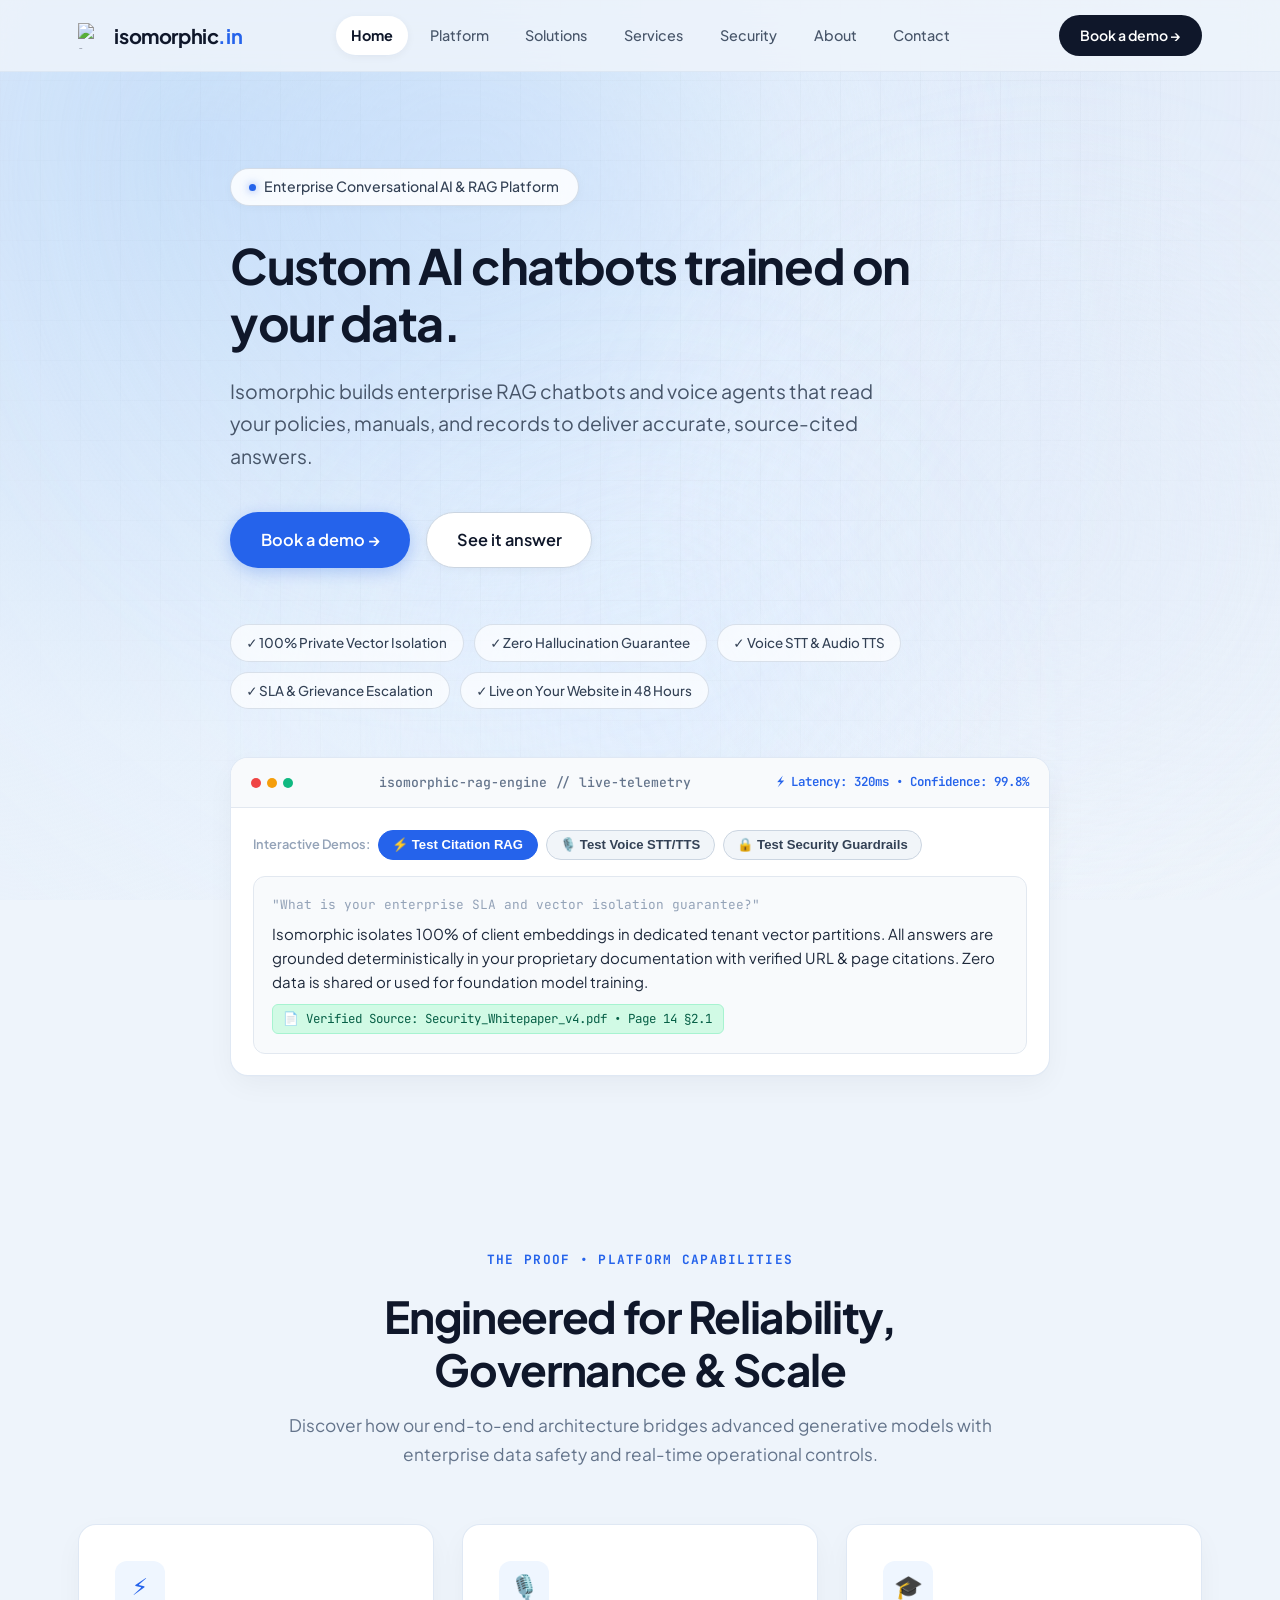
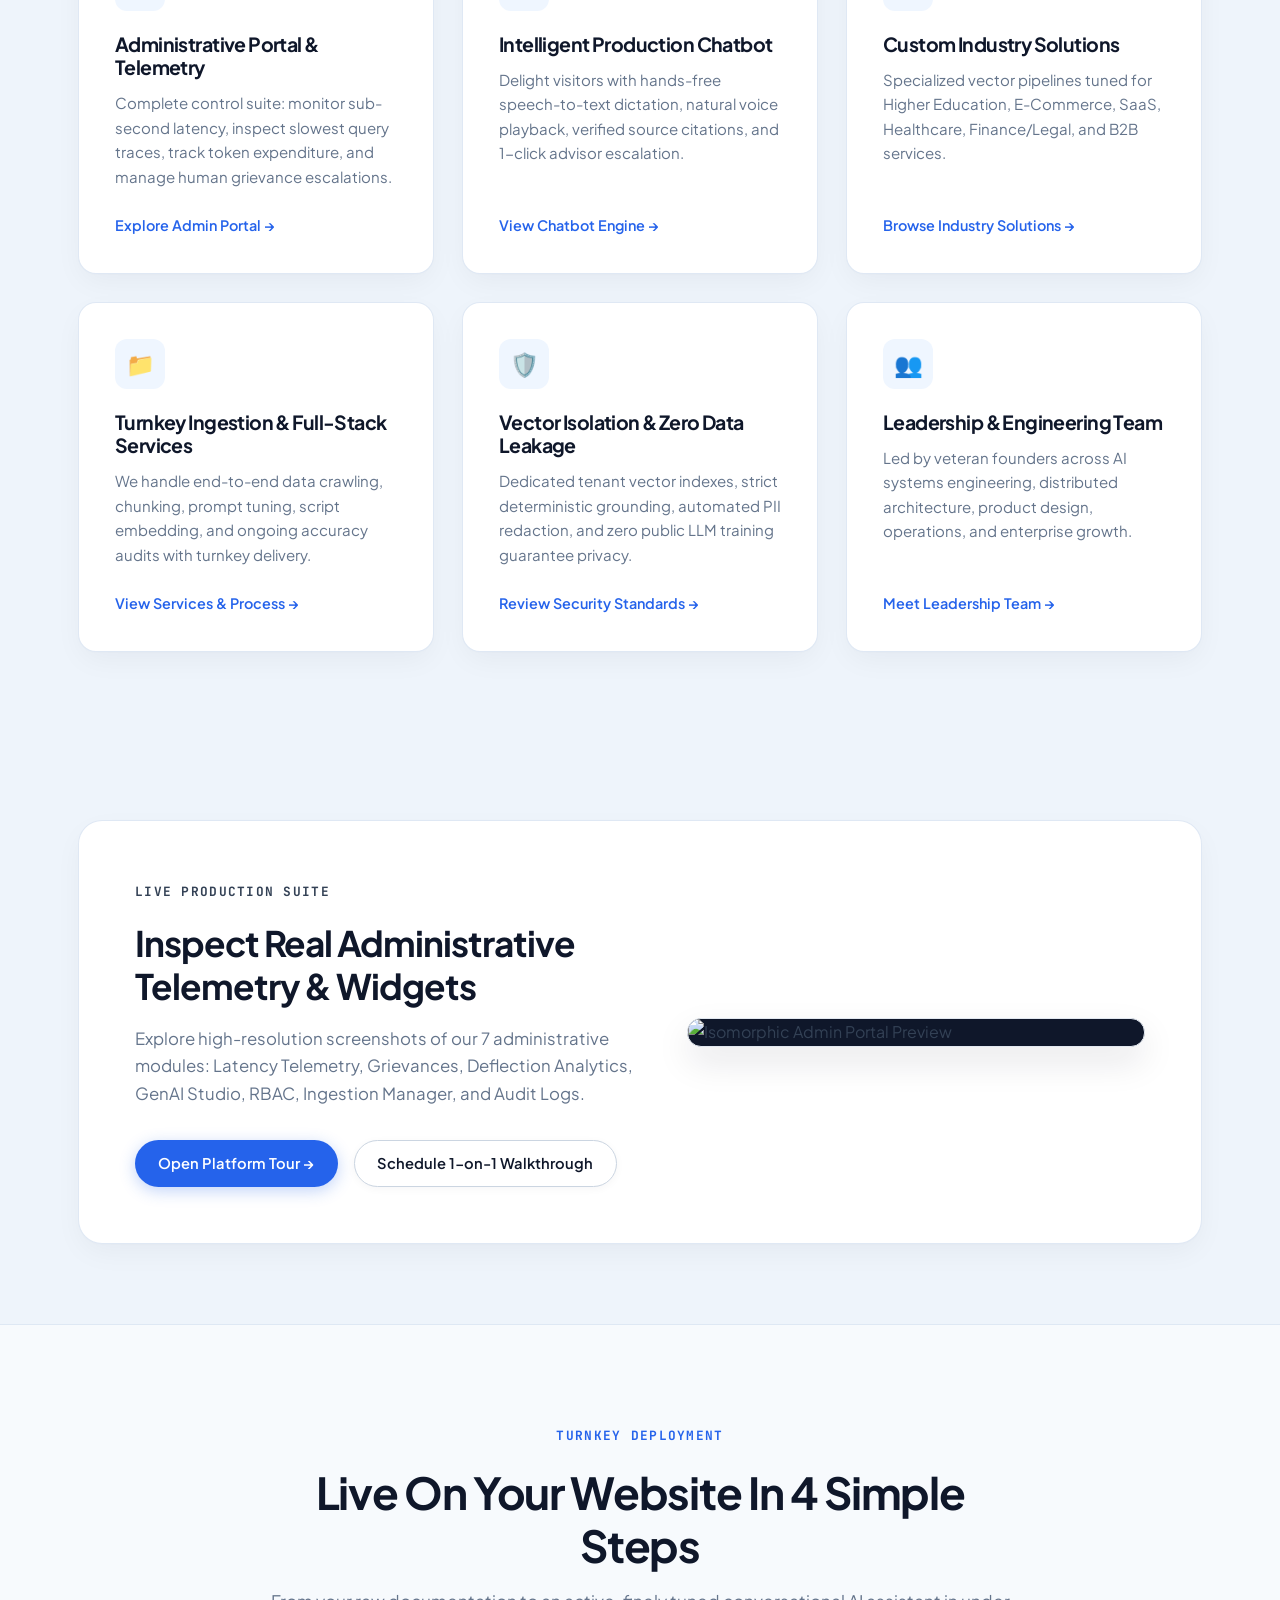
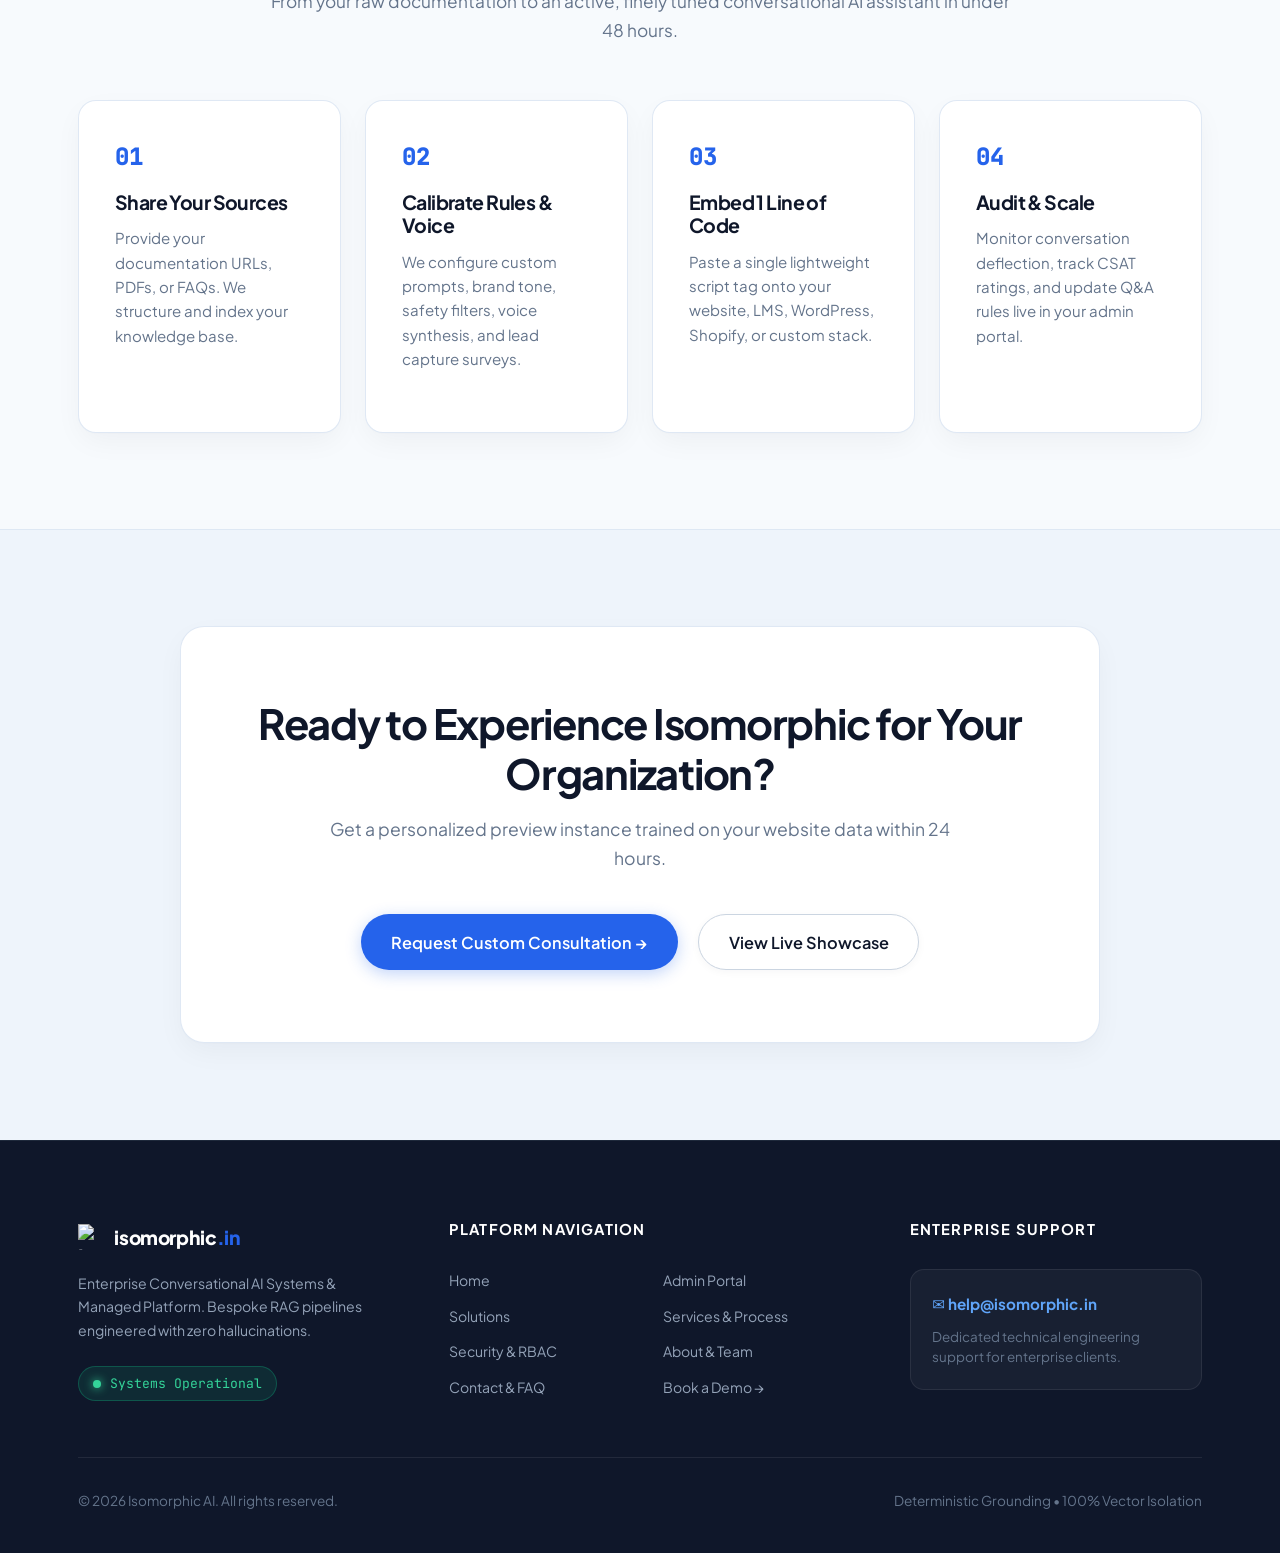
==== index.html @ 42e9bec7 "First" ====
<!DOCTYPE html>
<html lang="en">
<head>
    <meta charset="UTF-8">
    <meta name="viewport" content="width=device-width, initial-scale=1.0">
    <link rel="icon" type="image/png" href="assets/isomorphic-icon.png">
    <title>Isomorphic | Enterprise AI Chatbot Platform &amp; Custom Solutions</title>
    <meta name="description" content="Build, deploy, and scale custom AI chatbots trained on your proprietary data. Turn documents, websites, and manuals into intelligent 24/7 conversational agents across any industry.">
    
    <!-- SEO & Indexing Meta Tags -->
    <meta name="robots" content="index, follow, max-image-preview:large, max-snippet:-1, max-video-preview:-1">
    <link rel="canonical" href="https://isomorphic.in/">
    <meta name="keywords" content="AI Chatbot, Conversational AI, Enterprise AI, Custom Chatbot Platform, Retrieval Augmented Generation, RAG, Isomorphic AI, Customer Support Automation">
    <meta name="author" content="Isomorphic">

    <!-- Open Graph / Social Sharing -->
    <meta property="og:type" content="website">
    <meta property="og:url" content="https://isomorphic.in/">
    <meta property="og:title" content="Isomorphic | Enterprise AI Chatbot Platform &amp; Custom Solutions">
    <meta property="og:description" content="Build, deploy, and scale custom AI chatbots trained on your proprietary data. Turn documents, websites, and manuals into intelligent 24/7 conversational agents across any industry.">
    <meta property="og:image" content="https://isomorphic.in/assets/portal-screenshot.png">
    <meta property="og:site_name" content="Isomorphic">

    <!-- Twitter Cards -->
    <meta name="twitter:card" content="summary_large_image">
    <meta name="twitter:title" content="Isomorphic | Enterprise AI Chatbot Platform &amp; Custom Solutions">
    <meta name="twitter:description" content="Build, deploy, and scale custom AI chatbots trained on your proprietary data. Turn documents, websites, and manuals into intelligent 24/7 conversational agents.">
    <meta name="twitter:image" content="https://isomorphic.in/assets/portal-screenshot.png">

    <!-- Schema.org Structured Data (JSON-LD) for Google Rich Snippets -->
    <script type="application/ld+json">
    {
      "@context": "https://schema.org",
      "@graph": [
        {
          "@type": "Organization",
          "@id": "https://isomorphic.in/#organization",
          "name": "Isomorphic",
          "url": "https://isomorphic.in",
          "logo": "https://isomorphic.in/assets/isomorphic-icon.png",
          "email": "help@isomorphic.in",
          "description": "Enterprise Conversational AI Platform and Custom Solutions"
        },
        {
          "@type": "WebSite",
          "@id": "https://isomorphic.in/#website",
          "url": "https://isomorphic.in",
          "name": "Isomorphic",
          "publisher": {
            "@id": "https://isomorphic.in/#organization"
          }
        }
      ]
    }
    </script>
    
    <!-- Google Fonts -->
    <link rel="preconnect" href="https://fonts.googleapis.com">
    <link rel="preconnect" href="https://fonts.gstatic.com" crossorigin>
    <link href="https://fonts.googleapis.com/css2?family=Cormorant+Garamond:wght@500;600;700&family=Plus+Jakarta+Sans:wght@400;500;600;700;800&family=JetBrains+Mono:wght@400;500;600&display=swap" rel="stylesheet">
    <link rel="stylesheet" href="styles.css?v=19.0">
</head>
<body>
    <!-- Luxury Animated Ambient Aurora Background & Grid -->
    <div class="ambient-aurora-bg" aria-hidden="true">
        <div class="aurora-grid-pattern"></div>
        <div class="aurora-glow aurora-1"></div>
        <div class="aurora-glow aurora-2"></div>
        <div class="aurora-glow aurora-3"></div>
    </div>

    <!-- Reading Scroll Progress Bar -->
    <div id="scroll-progress" class="scroll-progress-bar" aria-hidden="true"></div>

    <!-- Minimal Header Navigation -->
    <header class="site-header" id="navbar">
        <div class="container nav-container">
            <a href="index.html" class="logo" aria-label="Isomorphic Home">
                <img src="assets/isomorphic-icon.png" alt="Isomorphic Emblem" class="site-logo-icon" width="26" height="26">
                <span class="logo-text">isomorphic<span class="dot-in">.in</span></span>
            </a>

            <nav class="nav-links" id="nav-menu">
                <a href="index.html" class="nav-active">Home</a>
                <a href="platform.html">Platform</a>
                <a href="solutions.html">Solutions</a>
                <a href="services.html">Services</a>
                <a href="security.html">Security</a>
                <a href="about.html">About</a>
                <a href="contact.html">Contact</a>
            </nav>

            <div class="nav-actions">
                <a href="contact.html" class="btn btn-dark-pill">
                    Book a demo &rarr;
                </a>
                <button class="mobile-menu-toggle" aria-label="Toggle Navigation Menu" aria-expanded="false" aria-controls="nav-menu" type="button">
                    <span class="toggle-bars">
                        <span></span>
                        <span></span>
                    </span>
                    <span>Menu</span>
                </button>
            </div>
        </div>
    </header>

    <main id="page-content">
        <!-- Hero Section -->
        <section class="hero-section" data-reveal="fade-up">
            <div class="container hero-container">
                <div class="hero-content">
                    <div class="hero-badge">
                        Enterprise Conversational AI &amp; RAG Platform
                    </div>

                    <h1 class="hero-title">
                        Custom AI chatbots trained on your data.
                    </h1>

                    <p class="hero-subtitle">
                        Isomorphic builds enterprise RAG chatbots and voice agents that read your policies, manuals, and records to deliver accurate, source-cited answers.
                    </p>

                    <div class="hero-buttons">
                        <a href="contact.html" class="btn btn-primary btn-lg">
                            Book a demo &rarr;
                        </a>
                        <a href="platform.html" class="btn btn-outline btn-lg">
                            See it answer
                        </a>
                    </div>

                    <div class="trust-pills">
                        <span class="pill-item">✓ 100% Private Vector Isolation</span>
                        <span class="pill-item">✓ Zero Hallucination Guarantee</span>
                        <span class="pill-item">✓ Voice STT &amp; Audio TTS</span>
                        <span class="pill-item">✓ SLA &amp; Grievance Escalation</span>
                        <span class="pill-item">✓ Live on Your Website in 48 Hours</span>
                    </div>

                    <!-- Interactive Live AI Sandbox HUD -->
                    <div class="hero-interactive-hud" data-reveal="fade-up">
                        <div class="hud-header">
                            <div class="hud-dots">
                                <span class="hud-dot-red"></span>
                                <span class="hud-dot-yellow"></span>
                                <span class="hud-dot-green"></span>
                            </div>
                            <span class="hud-title">isomorphic-rag-engine // live-telemetry</span>
                            <div class="hud-metrics">
                                <span id="hud-latency-text">⚡ Latency: 320ms • Confidence: 99.8%</span>
                            </div>
                        </div>
                        <div class="hud-body">
                            <div class="hud-prompt-row">
                                <span style="font-size:0.8rem; color:#94A3B8; font-weight:600;">Interactive Demos:</span>
                                <button type="button" class="hud-chip active" data-hud="rag">⚡ Test Citation RAG</button>
                                <button type="button" class="hud-chip" data-hud="voice">🎙️ Test Voice STT/TTS</button>
                                <button type="button" class="hud-chip" data-hud="security">🔒 Test Security Guardrails</button>
                            </div>
                            <div class="hud-output-card">
                                <div style="font-size:0.8rem; color:#94A3B8; margin-bottom:0.4rem; font-family:var(--font-mono);" id="hud-prompt-text">
                                    "What is your enterprise SLA and vector isolation guarantee?"
                                </div>
                                <div id="hud-output-text" style="transition: opacity 0.2s ease;">
                                    Isomorphic isolates 100% of client embeddings in dedicated tenant vector partitions. All answers are grounded deterministically in your proprietary documentation with verified URL &amp; page citations. Zero data is shared or used for foundation model training.
                                </div>
                                <div id="hud-citation-text" class="hud-citation-badge">
                                    📄 Verified Source: Security_Whitepaper_v4.pdf • Page 14 §2.1
                                </div>
                            </div>
                        </div>
                    </div>
                </div>
            </div>
        </section>

        <!-- Homepage High-Level Pillars Grid -->
        <section class="home-highlights-section" data-reveal="fade-up">
            <div class="container">
                <div class="section-title-wrap">
                    <span class="section-eyebrow">THE PROOF &bull; PLATFORM CAPABILITIES</span>
                    <h2>Engineered for Reliability, Governance &amp; Scale</h2>
                    <p>Discover how our end-to-end architecture bridges advanced generative models with enterprise data safety and real-time operational controls.</p>
                </div>

                <div class="home-grid-three">
                    <div class="highlight-card spotlight-card">
                        <div class="highlight-icon">⚡</div>
                        <h3>Administrative Portal &amp; Telemetry</h3>
                        <p>Complete control suite: monitor sub-second latency, inspect slowest query traces, track token expenditure, and manage human grievance escalations.</p>
                        <a href="platform.html" class="highlight-link">Explore Admin Portal &rarr;</a>
                    </div>

                    <div class="highlight-card spotlight-card">
                        <div class="highlight-icon">🎙️</div>
                        <h3>Intelligent Production Chatbot</h3>
                        <p>Delight visitors with hands-free speech-to-text dictation, natural voice playback, verified source citations, and 1-click advisor escalation.</p>
                        <a href="platform.html#chatbot-showcase" class="highlight-link">View Chatbot Engine &rarr;</a>
                    </div>

                    <div class="highlight-card spotlight-card">
                        <div class="highlight-icon">🎓</div>
                        <h3>Custom Industry Solutions</h3>
                        <p>Specialized vector pipelines tuned for Higher Education, E-Commerce, SaaS, Healthcare, Finance/Legal, and B2B services.</p>
                        <a href="solutions.html" class="highlight-link">Browse Industry Solutions &rarr;</a>
                    </div>

                    <div class="highlight-card spotlight-card">
                        <div class="highlight-icon">📁</div>
                        <h3>Turnkey Ingestion &amp; Full-Stack Services</h3>
                        <p>We handle end-to-end data crawling, chunking, prompt tuning, script embedding, and ongoing accuracy audits with turnkey delivery.</p>
                        <a href="services.html" class="highlight-link">View Services &amp; Process &rarr;</a>
                    </div>

                    <div class="highlight-card spotlight-card">
                        <div class="highlight-icon">🛡️</div>
                        <h3>Vector Isolation &amp; Zero Data Leakage</h3>
                        <p>Dedicated tenant vector indexes, strict deterministic grounding, automated PII redaction, and zero public LLM training guarantee privacy.</p>
                        <a href="security.html" class="highlight-link">Review Security Standards &rarr;</a>
                    </div>

                    <div class="highlight-card spotlight-card">
                        <div class="highlight-icon">👥</div>
                        <h3>Leadership &amp; Engineering Team</h3>
                        <p>Led by veteran founders across AI systems engineering, distributed architecture, product design, operations, and enterprise growth.</p>
                        <a href="about.html" class="highlight-link">Meet Leadership Team &rarr;</a>
                    </div>
                </div>
            </div>
        </section>

        <!-- Quick Platform Preview Showcase Banner -->
        <section class="platform-preview-banner-section" data-reveal="fade-up">
            <div class="container">
                <div class="preview-banner-card spotlight-card">
                    <div class="preview-banner-content">
                        <span class="section-eyebrow" style="color: var(--color-gold);">Live Production Suite</span>
                        <h2>Inspect Real Administrative Telemetry &amp; Widgets</h2>
                        <p>Explore high-resolution screenshots of our 7 administrative modules: Latency Telemetry, Grievances, Deflection Analytics, GenAI Studio, RBAC, Ingestion Manager, and Audit Logs.</p>
                        <div class="banner-action-row">
                            <a href="platform.html" class="btn btn-primary btn-md">Open Platform Tour &rarr;</a>
                            <a href="contact.html" class="btn btn-outline btn-md">Schedule 1-on-1 Walkthrough</a>
                        </div>
                    </div>
                    <div class="preview-banner-image-wrap">
                        <img src="assets/portal-screenshot.png" alt="Isomorphic Admin Portal Preview" class="preview-banner-img zoomable-screenshot" loading="lazy">
                    </div>
                </div>
            </div>
        </section>

        <!-- Turnkey 4-Step Process Section -->
        <section class="process-section" data-reveal="fade-up">
            <div class="container">
                <div class="section-title-wrap">
                    <span class="section-eyebrow">Turnkey Deployment</span>
                    <h2>Live On Your Website In 4 Simple Steps</h2>
                    <p>From your raw documentation to an active, finely tuned conversational AI assistant in under 48 hours.</p>
                </div>

                <div class="process-steps-four">
                    <div class="step-card spotlight-card">
                        <div class="step-num">01</div>
                        <h3>Share Your Sources</h3>
                        <p>Provide your documentation URLs, PDFs, or FAQs. We structure and index your knowledge base.</p>
                    </div>
                    <div class="step-card spotlight-card">
                        <div class="step-num">02</div>
                        <h3>Calibrate Rules &amp; Voice</h3>
                        <p>We configure custom prompts, brand tone, safety filters, voice synthesis, and lead capture surveys.</p>
                    </div>
                    <div class="step-card spotlight-card">
                        <div class="step-num">03</div>
                        <h3>Embed 1 Line of Code</h3>
                        <p>Paste a single lightweight script tag onto your website, LMS, WordPress, Shopify, or custom stack.</p>
                    </div>
                    <div class="step-card spotlight-card">
                        <div class="step-num">04</div>
                        <h3>Audit &amp; Scale</h3>
                        <p>Monitor conversation deflection, track CSAT ratings, and update Q&amp;A rules live in your admin portal.</p>
                    </div>
                </div>
            </div>
        </section>

        <!-- Bottom CTA Banner Section -->
        <section class="cta-banner-section" data-reveal="fade-up">
            <div class="container">
                <div class="cta-banner-box">
                    <h2>Ready to Experience Isomorphic for Your Organization?</h2>
                    <p>Get a personalized preview instance trained on your website data within 24 hours.</p>
                    <div class="cta-buttons-wrap">
                        <a href="contact.html" class="btn btn-primary btn-lg">Request Custom Consultation &rarr;</a>
                        <a href="platform.html" class="btn btn-outline btn-lg">View Live Showcase</a>
                    </div>
                </div>
            </div>
        </section>
    </main>

    <!-- Clean Minimal Balanced Footer -->
    <footer class="site-footer">
        <div class="container">
            <div class="footer-top-grid">
                <!-- Column 1: Brand & Status -->
                <div class="footer-col-brand">
                    <a href="index.html" class="logo" aria-label="Isomorphic">
                        <img src="assets/isomorphic-icon.png" alt="Isomorphic Emblem" class="site-logo-icon" width="24" height="24">
                        <span>isomorphic<span class="dot-in">.in</span></span>
                    </a>
                    <p class="footer-brand-desc">Enterprise Conversational AI Systems &amp; Managed Platform. Bespoke RAG pipelines engineered with zero hallucinations.</p>
                    <div class="footer-status-pill">
                        <span class="status-dot-green"></span>
                        <span>Systems Operational</span>
                    </div>
                </div>

                <!-- Column 2: Navigation Links -->
                <div class="footer-col-links">
                    <h4 class="footer-col-title">Platform Navigation</h4>
                    <div class="footer-nav-links-grid">
                        <a href="index.html">Home</a>
                        <a href="platform.html">Admin Portal</a>
                        <a href="solutions.html">Solutions</a>
                        <a href="services.html">Services &amp; Process</a>
                        <a href="security.html">Security &amp; RBAC</a>
                        <a href="about.html">About &amp; Team</a>
                        <a href="contact.html">Contact &amp; FAQ</a>
                        <a href="contact.html">Book a Demo &rarr;</a>
                    </div>
                </div>

                <!-- Column 3: Inquiries & Support -->
                <div class="footer-col-contact">
                    <h4 class="footer-col-title">Enterprise Support</h4>
                    <div class="footer-contact-card">
                        <a href="mailto:help@isomorphic.in" class="footer-email-link">
                            <span>✉️ help@isomorphic.in</span>
                        </a>
                        <p>Dedicated technical engineering support for enterprise clients.</p>
                    </div>
                </div>
            </div>

            <!-- Footer Bottom Bar -->
            <div class="footer-bottom-bar">
                <span>&copy; 2026 Isomorphic AI. All rights reserved.</span>
                <span>Deterministic Grounding &bull; 100% Vector Isolation</span>
            </div>
        </div>
    </footer>

    <!-- Floating Back to Top Button -->
    <button id="back-to-top" class="back-to-top-btn" aria-label="Back to Top" type="button">
        <svg width="18" height="18" viewBox="0 0 24 24" fill="none" stroke="currentColor" stroke-width="2.5" stroke-linecap="round" stroke-linejoin="round">
            <path d="M18 15l-6-6-6 6"/>
        </svg>
    </button>

    <!-- High-Resolution Screenshot Lightbox Modal -->
    <div id="screenshot-lightbox" class="screenshot-lightbox-modal" role="dialog" aria-modal="true" aria-hidden="true">
        <div class="lightbox-wrapper">
            <div class="lightbox-header">
                <span id="lightbox-title" class="lightbox-title">Isomorphic Portal Screenshot</span>
                <button type="button" class="lightbox-close-btn" id="lightbox-close" aria-label="Close Lightbox">&times;</button>
            </div>
            <div class="lightbox-body">
                <img id="lightbox-img" src="" alt="Enlarged Portal Screenshot" class="lightbox-image">
            </div>
        </div>
    </div>

    <script src="script.js?v=19.0"></script>
</body>
</html>
---- styles.css ----
/* ==========================================================================
   Isomorphic — Enterprise Conversational AI Platform
   Master Complete Stylesheet (v18.0 — Luminous Atmospheric Edition)
   ========================================================================== */

:root {
    /* Luminous Ice-Blue & Atmospheric Light Palette */
    --color-bg: #EEF4FB;
    --color-bg-alt: #E3EDF8;
    --color-bg-card: #FFFFFF;
    --color-bg-subtle: #F8FAFC;
    
    /* Typography Colors */
    --color-text-title: #0F172A;
    --color-text-body: #334155;
    --color-text-muted: #64748B;
    --color-text-light: #94A3B8;
    
    /* Brand Colors */
    --color-primary-blue: #2563EB;
    --color-primary-hover: #1D4ED8;
    --color-primary-light: #EFF6FF;
    --color-primary-border: #BFDBFE;
    --color-primary-glow: rgba(37, 99, 235, 0.25);
    
    --color-dark-pill: #0F172A;
    --color-dark-pill-hover: #1E293B;
    
    --color-emerald: #10B981;
    --color-emerald-bg: #ECFDF5;
    --color-emerald-border: #A7F3D0;
    
    /* Borders & Shadows */
    --border-light: rgba(218, 228, 242, 0.85);
    --border-card: #E2E8F0;
    --border-card-hover: #93C5FD;
    
    --shadow-sm: 0 2px 6px rgba(15, 23, 42, 0.03);
    --shadow-card: 0 10px 30px -4px rgba(15, 23, 42, 0.05), 0 1px 3px rgba(0, 0, 0, 0.02);
    --shadow-card-hover: 0 18px 40px -6px rgba(37, 99, 235, 0.12), 0 2px 6px rgba(0, 0, 0, 0.03);
    
    /* Typography */
    --font-sans: "Plus Jakarta Sans", system-ui, -apple-system, sans-serif;
    --font-mono: "JetBrains Mono", SFMono-Regular, Menlo, monospace;
    
    /* Layout */
    --max-width: 1180px;
    --nav-height: 72px;
    
    /* Transitions */
    --ease-out-expo: cubic-bezier(0.16, 1, 0.3, 1);
    --transition-smooth: all 0.25s cubic-bezier(0.16, 1, 0.3, 1);
}

/* ==========================================================================
   Base Reset
   ========================================================================== */
*, *::before, *::after {
    box-sizing: border-box;
    margin: 0;
    padding: 0;
}

html {
    scroll-behavior: smooth;
    background-color: var(--color-bg);
}

body {
    background-color: var(--color-bg);
    color: var(--color-text-body);
    font-family: var(--font-sans);
    font-size: 16px;
    line-height: 1.68;
    overflow-x: hidden;
    -webkit-font-smoothing: antialiased;
    -moz-osx-font-smoothing: grayscale;
    min-height: 100vh;
    display: flex;
    flex-direction: column;
    position: relative;
}

::selection {
    background: rgba(37, 99, 235, 0.2);
    color: var(--color-text-title);
}

::-webkit-scrollbar {
    width: 7px;
}
::-webkit-scrollbar-track {
    background: var(--color-bg);
}
::-webkit-scrollbar-thumb {
    background: #CBD5E1;
    border-radius: 4px;
}
::-webkit-scrollbar-thumb:hover {
    background: #94A3B8;
}

/* ==========================================================================
   Luminous Atmospheric Background
   ========================================================================== */
.ambient-aurora-bg {
    position: fixed;
    top: 0;
    left: 0;
    width: 100vw;
    height: 100vh;
    pointer-events: none;
    z-index: 0;
    overflow: hidden;
    background: radial-gradient(circle at 15% 15%, rgba(186, 215, 248, 0.75) 0%, rgba(220, 235, 252, 0.4) 45%, transparent 75%),
                radial-gradient(circle at 85% 10%, rgba(215, 228, 248, 0.5) 0%, transparent 60%),
                radial-gradient(circle at 50% 65%, rgba(240, 246, 254, 0.9) 0%, transparent 80%);
}

.aurora-grid-pattern {
    position: absolute;
    inset: 0;
    background-image: 
        linear-gradient(rgba(15, 23, 42, 0.025) 1px, transparent 1px),
        linear-gradient(90deg, rgba(15, 23, 42, 0.025) 1px, transparent 1px);
    background-size: 40px 40px;
    mask-image: radial-gradient(circle at 50% 25%, black 40%, transparent 85%);
    -webkit-mask-image: radial-gradient(circle at 50% 25%, black 40%, transparent 85%);
}

.aurora-glow {
    position: absolute;
    border-radius: 50%;
    filter: blur(110px);
    opacity: 0.65;
    pointer-events: none;
}

.aurora-1 {
    width: 800px;
    height: 800px;
    background: radial-gradient(circle, rgba(186, 215, 248, 0.7) 0%, rgba(220, 235, 252, 0.25) 60%, transparent 75%);
    top: -220px;
    left: 5%;
    animation: auroraFloat1 18s ease-in-out infinite alternate;
}

.aurora-2 {
    width: 700px;
    height: 700px;
    background: radial-gradient(circle, rgba(215, 228, 248, 0.55) 0%, transparent 70%);
    top: 20%;
    right: -120px;
    animation: auroraFloat2 22s ease-in-out infinite alternate;
}

.aurora-3 {
    display: block;
    width: 650px;
    height: 650px;
    background: radial-gradient(circle, rgba(191, 219, 254, 0.45) 0%, transparent 70%);
    bottom: -150px;
    left: 25%;
    animation: auroraFloat3 20s ease-in-out infinite alternate;
}

@keyframes auroraFloat1 {
    0% { transform: translate(0, 0) scale(1); }
    50% { transform: translate(45px, 35px) scale(1.08); }
    100% { transform: translate(-35px, 55px) scale(0.95); }
}

@keyframes auroraFloat2 {
    0% { transform: translate(0, 0) scale(1); }
    50% { transform: translate(-55px, -45px) scale(1.12); }
    100% { transform: translate(35px, -25px) scale(0.92); }
}

@keyframes auroraFloat3 {
    0% { transform: translate(0, 0) scale(1); }
    50% { transform: translate(35px, -45px) scale(1.06); }
    100% { transform: translate(-45px, 25px) scale(1.1); }
}

/* ==========================================================================
   Page Transitions & Scroll Progress
   ========================================================================== */
.scroll-progress-bar {
    position: fixed;
    top: 0;
    left: 0;
    height: 3px;
    width: 0%;
    background: linear-gradient(90deg, #2563EB, #60A5FA);
    box-shadow: 0 0 12px rgba(37, 99, 235, 0.6);
    z-index: 100000;
    transition: width 0.08s linear;
    pointer-events: none;
}

.page-transition-pulse {
    position: fixed;
    top: 0;
    left: 0;
    width: 100%;
    height: 3.5px;
    background: linear-gradient(90deg, #2563EB, #60A5FA, #93C5FD);
    box-shadow: 0 0 14px rgba(37, 99, 235, 0.85);
    z-index: 100001;
    transform: translateX(-100%);
    opacity: 0;
    pointer-events: none;
}

.page-transition-pulse.active {
    opacity: 1;
    animation: pulseLoader 0.52s cubic-bezier(0.16, 1, 0.3, 1) forwards;
}

@keyframes pulseLoader {
    0% { transform: translateX(-100%); opacity: 1; }
    55% { transform: translateX(-5%); opacity: 1; }
    100% { transform: translateX(100%); opacity: 0; }
}

#page-content {
    flex: 1;
    position: relative;
    z-index: 1;
    transition: opacity 0.24s cubic-bezier(0.16, 1, 0.3, 1), transform 0.24s cubic-bezier(0.16, 1, 0.3, 1);
    will-change: opacity, transform;
}

#page-content.page-fade-out {
    opacity: 0;
    transform: translateY(12px) scale(0.995);
    pointer-events: none;
}

#page-content.page-fade-in {
    opacity: 1;
    transform: translateY(0) scale(1);
    animation: pageSlideUp 0.45s cubic-bezier(0.16, 1, 0.3, 1) both;
}

@keyframes pageSlideUp {
    0% {
        opacity: 0;
        transform: translateY(22px) scale(0.995);
    }
    100% {
        opacity: 1;
        transform: translateY(0) scale(1);
    }
}

/* ==========================================================================
   Scroll-Driven Reveal System (AOS) & Entrance Keyframes
   ========================================================================== */
[data-reveal] {
    opacity: 0;
    transform: translateY(32px);
    transition: opacity 0.7s cubic-bezier(0.16, 1, 0.3, 1), transform 0.7s cubic-bezier(0.16, 1, 0.3, 1);
    will-change: opacity, transform;
}

[data-reveal="fade-up"] {
    opacity: 0;
    transform: translateY(32px);
}

[data-reveal="fade-down"] {
    opacity: 0;
    transform: translateY(-24px);
}

[data-reveal="fade-in"] {
    opacity: 0;
    transform: scale(0.94);
}

[data-reveal="fade-left"] {
    opacity: 0;
    transform: translateX(-32px);
}

[data-reveal="fade-right"] {
    opacity: 0;
    transform: translateX(32px);
}

[data-reveal].is-revealed {
    opacity: 1;
    transform: translateY(0) translateX(0) scale(1);
}

/* Dynamic Stagger Delays for Fluid Cascade */
.stagger-1 { transition-delay: 40ms !important; }
.stagger-2 { transition-delay: 100ms !important; }
.stagger-3 { transition-delay: 160ms !important; }
.stagger-4 { transition-delay: 220ms !important; }
.stagger-5 { transition-delay: 280ms !important; }
.stagger-6 { transition-delay: 340ms !important; }

/* Global Entrance Keyframes */
@keyframes heroFadeUp {
    from {
        opacity: 0;
        transform: translateY(24px);
    }
    to {
        opacity: 1;
        transform: translateY(0);
    }
}

@keyframes heroFadeDown {
    from {
        opacity: 0;
        transform: translateY(-16px);
    }
    to {
        opacity: 1;
        transform: translateY(0);
    }
}

/* ==========================================================================
   Typography & Structure
   ========================================================================== */
.container {
    max-width: var(--max-width);
    margin: 0 auto;
    padding: 0 1.75rem;
    width: 100%;
}

h1, h2, h3, h4, h5, h6 {
    color: var(--color-text-title);
    font-weight: 700;
    line-height: 1.2;
    letter-spacing: -0.03em;
}

h1 {
    font-size: clamp(2.1rem, 3.8vw, 3.1rem);
    letter-spacing: -0.03em;
    line-height: 1.16;
    color: #0F172A;
}

h2 {
    font-size: clamp(2rem, 3.5vw, 2.75rem);
    letter-spacing: -0.03em;
    color: #0F172A;
}

h3 {
    font-size: 1.28rem;
    font-weight: 700;
    color: #0F172A;
}

h4 {
    font-size: 1.12rem;
    font-weight: 700;
    color: #0F172A;
}

p {
    color: var(--color-text-muted);
}

a {
    color: inherit;
    text-decoration: none;
    transition: var(--transition-smooth);
}

.accent-text {
    color: #0F172A;
}

.section-title-wrap {
    text-align: center;
    max-width: 760px;
    margin: 0 auto 3.5rem auto;
}

.section-title-wrap h2 {
    margin-bottom: 0.95rem;
}

.section-title-wrap p {
    font-size: 1.08rem;
    line-height: 1.65;
}

.section-eyebrow {
    display: inline-flex;
    align-items: center;
    gap: 0.5rem;
    font-family: var(--font-mono);
    font-size: 0.8rem;
    font-weight: 700;
    text-transform: uppercase;
    letter-spacing: 0.1em;
    color: var(--color-primary-blue);
    margin-bottom: 1.25rem;
}

/* ==========================================================================
   Buttons
   ========================================================================== */
.btn {
    display: inline-flex;
    align-items: center;
    justify-content: center;
    gap: 0.5rem;
    font-family: var(--font-sans);
    font-size: 0.95rem;
    font-weight: 600;
    padding: 0.75rem 1.65rem;
    border-radius: 9999px;
    cursor: pointer;
    border: 1px solid transparent;
    transition: all 0.22s var(--ease-out-expo);
    user-select: none;
    text-align: center;
    position: relative;
    overflow: hidden;
}

.btn:active {
    transform: scale(0.96) !important;
}

.btn-primary {
    background: var(--color-primary-blue);
    color: #FFFFFF !important;
    box-shadow: 0 4px 16px rgba(37, 99, 235, 0.28);
}

.btn-primary::after,
.btn-dark-pill::after {
    content: "";
    position: absolute;
    top: 0;
    left: -100%;
    width: 60%;
    height: 100%;
    background: linear-gradient(90deg, transparent, rgba(255, 255, 255, 0.22), transparent);
    transform: skewX(-20deg);
    transition: left 0.65s ease;
}

.btn-primary:hover::after,
.btn-dark-pill:hover::after {
    left: 140%;
}

.btn-primary:hover {
    background: var(--color-primary-hover);
    transform: translateY(-2px);
    box-shadow: 0 8px 24px rgba(37, 99, 235, 0.4);
    color: #FFFFFF !important;
}

.btn-outline {
    background: #FFFFFF;
    color: #0F172A !important;
    border: 1px solid #CBD5E1;
    box-shadow: 0 2px 8px rgba(15, 23, 42, 0.04);
}

.btn-outline:hover {
    background: #F8FAFC;
    border-color: #94A3B8;
    transform: translateY(-2px);
    color: #0F172A !important;
}

.btn-secondary {
    background: #F1F5F9;
    color: #0F172A !important;
    border: 1px solid #CBD5E1;
}

.btn-secondary:hover {
    background: #E2E8F0;
    border-color: #94A3B8;
}

.btn-dark-pill {
    background: var(--color-dark-pill);
    color: #FFFFFF !important;
    border-radius: 9999px;
    padding: 0.5rem 1.25rem;
    font-size: 0.88rem;
    font-weight: 600;
    white-space: nowrap;
}

.btn-dark-pill:hover {
    background: var(--color-dark-pill-hover);
    transform: translateY(-1px);
    color: #FFFFFF !important;
}

.btn-full {
    width: 100%;
}

.btn-sm {
    padding: 0.45rem 1rem;
    font-size: 0.85rem;
}

.btn-md {
    padding: 0.65rem 1.4rem;
    font-size: 0.92rem;
}

.btn-lg {
    padding: 0.85rem 1.85rem;
    font-size: 1.02rem;
}

/* ==========================================================================
   Header Navigation
   ========================================================================== */
.site-header {
    position: sticky;
    top: 0;
    width: 100%;
    z-index: 9999;
    height: var(--nav-height);
    background: rgba(238, 244, 251, 0.85);
    backdrop-filter: blur(16px);
    -webkit-backdrop-filter: blur(16px);
    border-bottom: 1px solid var(--border-light);
    transition: background 0.2s ease, border-color 0.2s ease;
}

.site-header.scrolled {
    background: rgba(238, 244, 251, 0.96);
    border-bottom-color: rgba(203, 213, 225, 0.8);
    box-shadow: 0 4px 20px rgba(15, 23, 42, 0.04);
}

.nav-container {
    height: 100%;
    display: flex;
    align-items: center;
    justify-content: space-between;
    gap: 1.5rem;
}

.logo {
    display: flex;
    align-items: center;
    gap: 0.65rem;
    font-size: 1.2rem;
    font-weight: 800;
    color: #0F172A;
    letter-spacing: -0.02em;
}

.site-logo-icon {
    width: 26px;
    height: 26px;
    object-fit: contain;
}

.logo .dot-in {
    color: var(--color-primary-blue);
}

.nav-links {
    display: flex;
    align-items: center;
    gap: 0.4rem;
}

.nav-links a {
    font-size: 0.9rem;
    font-weight: 500;
    color: #475569;
    padding: 0.45rem 0.95rem;
    border-radius: 9999px;
    transition: all 0.2s ease;
}

.nav-links a:hover {
    color: #0F172A;
    background: rgba(255, 255, 255, 0.6);
}

.nav-links a.nav-active {
    color: #0F172A;
    background: #FFFFFF;
    font-weight: 700;
    box-shadow: 0 2px 8px rgba(15, 23, 42, 0.05);
}

.nav-actions {
    display: flex;
    align-items: center;
    gap: 0.75rem;
}

.mobile-menu-toggle {
    display: none;
    background: #FFFFFF;
    border: 1px solid #CBD5E1;
    color: #0F172A;
    padding: 0.45rem 0.85rem;
    border-radius: 8px;
    cursor: pointer;
    font-family: var(--font-sans);
    font-size: 0.86rem;
    align-items: center;
    gap: 0.4rem;
}

.toggle-bars {
    display: flex;
    flex-direction: column;
    gap: 4px;
    width: 14px;
}

.toggle-bars span {
    display: block;
    height: 2px;
    background: #0F172A;
    border-radius: 2px;
}

/* ==========================================================================
   Hero Section
   ========================================================================== */
.hero-section {
    position: relative;
    padding: 6rem 0 5rem 0;
    text-align: left;
}

.hero-content {
    max-width: 820px;
    margin: 0;
    display: flex;
    flex-direction: column;
    align-items: flex-start;
}

.hero-badge {
    display: inline-flex;
    align-items: center;
    gap: 0.5rem;
    font-family: var(--font-sans);
    font-size: 0.88rem;
    font-weight: 500;
    color: #334155;
    background: rgba(255, 255, 255, 0.85);
    border: 1px solid rgba(203, 213, 225, 0.8);
    padding: 0.4rem 1.15rem;
    border-radius: 9999px;
    margin-bottom: 2rem;
    box-shadow: 0 2px 10px rgba(15, 23, 42, 0.03);
    backdrop-filter: blur(8px);
    animation: heroFadeDown 0.6s 0.05s cubic-bezier(0.16, 1, 0.3, 1) both;
}

.hero-badge::before {
    content: "";
    width: 7px;
    height: 7px;
    border-radius: 50%;
    background: var(--color-primary-blue);
    display: inline-block;
    box-shadow: 0 0 8px rgba(37, 99, 235, 0.6);
    animation: pulseBadgeDot 2s ease-in-out infinite;
}

@keyframes pulseBadgeDot {
    0%, 100% { transform: scale(1); opacity: 1; }
    50% { transform: scale(1.3); opacity: 0.75; }
}

.hero-title {
    margin-bottom: 1.5rem;
    max-width: 780px;
    animation: heroFadeUp 0.65s 0.12s cubic-bezier(0.16, 1, 0.3, 1) both;
}

.hero-subtitle {
    font-size: 1.22rem;
    line-height: 1.65;
    color: #475569;
    max-width: 680px;
    margin-bottom: 2.5rem;
    animation: heroFadeUp 0.65s 0.20s cubic-bezier(0.16, 1, 0.3, 1) both;
}

.hero-buttons {
    display: flex;
    align-items: center;
    gap: 1rem;
    margin-bottom: 3.5rem;
    flex-wrap: wrap;
    animation: heroFadeUp 0.65s 0.28s cubic-bezier(0.16, 1, 0.3, 1) both;
}

.trust-pills {
    display: flex;
    align-items: center;
    gap: 0.65rem;
    flex-wrap: wrap;
    max-width: 850px;
    animation: heroFadeUp 0.65s 0.35s cubic-bezier(0.16, 1, 0.3, 1) both;
}

.pill-item {
    font-size: 0.84rem;
    font-weight: 500;
    color: #334155;
    background: rgba(255, 255, 255, 0.7);
    border: 1px solid rgba(203, 213, 225, 0.7);
    padding: 0.4rem 0.95rem;
    border-radius: 9999px;
    display: inline-flex;
    align-items: center;
    gap: 0.4rem;
    backdrop-filter: blur(6px);
    transition: transform 0.2s var(--ease-out-expo), border-color 0.2s ease;
}

.pill-item:hover {
    transform: translateY(-2px);
    border-color: #94A3B8;
}

/* ==========================================================================
   Hero Interactive Live AI Sandbox HUD
   ========================================================================== */
.hero-interactive-hud {
    width: 100%;
    max-width: 820px;
    margin-top: 3rem;
    background: #FFFFFF;
    border: 1px solid var(--border-light);
    border-radius: 18px;
    box-shadow: var(--shadow-card);
    overflow: hidden;
    animation: heroFadeUp 0.75s 0.42s cubic-bezier(0.16, 1, 0.3, 1) both;
    transition: transform 0.3s var(--ease-out-expo), box-shadow 0.3s var(--ease-out-expo);
}

.hero-interactive-hud:hover {
    box-shadow: 0 20px 45px -6px rgba(37, 99, 235, 0.1), 0 2px 6px rgba(0, 0, 0, 0.03);
}

.hud-header {
    padding: 0.85rem 1.25rem;
    background: #F8FAFC;
    border-bottom: 1px solid var(--border-card);
    display: flex;
    align-items: center;
    justify-content: space-between;
}

.hud-dots {
    display: flex;
    gap: 6px;
}

.hud-dots span {
    width: 10px;
    height: 10px;
    border-radius: 50%;
    display: inline-block;
}

.hud-dot-red { background: #EF4444; }
.hud-dot-yellow { background: #F59E0B; }
.hud-dot-green { background: #10B981; }

.hud-title {
    font-family: var(--font-mono);
    font-size: 0.82rem;
    color: #64748B;
    font-weight: 500;
}

.hud-metrics {
    display: flex;
    align-items: center;
    gap: 1rem;
    font-family: var(--font-mono);
    font-size: 0.78rem;
    color: var(--color-primary-blue);
    font-weight: 600;
}

.hud-body {
    padding: 1.35rem;
    display: flex;
    flex-direction: column;
    gap: 1rem;
}

.hud-prompt-row {
    display: flex;
    align-items: center;
    gap: 0.5rem;
    flex-wrap: wrap;
}

.hud-chip {
    background: #F1F5F9;
    border: 1px solid #CBD5E1;
    color: #334155;
    font-size: 0.82rem;
    font-weight: 600;
    padding: 0.4rem 0.85rem;
    border-radius: 9999px;
    cursor: pointer;
    transition: all 0.2s ease;
}

.hud-chip:hover, .hud-chip.active {
    background: var(--color-primary-blue);
    border-color: var(--color-primary-blue);
    color: #FFFFFF;
}

.hud-output-card {
    background: #F8FAFC;
    border: 1px solid var(--border-card);
    border-radius: 12px;
    padding: 1.15rem;
    font-size: 0.94rem;
    line-height: 1.6;
    color: #1E293B;
}

.hud-citation-badge {
    display: inline-flex;
    align-items: center;
    gap: 0.4rem;
    font-family: var(--font-mono);
    font-size: 0.78rem;
    color: #065F46;
    background: #D1FAE5;
    border: 1px solid #A7F3D0;
    padding: 0.25rem 0.65rem;
    border-radius: 6px;
    margin-top: 0.65rem;
}

/* ==========================================================================
   Cards & Bento Grids
   ========================================================================== */
.home-highlights-section, .solutions-section, .services-section, .security-section, .about-section {
    padding: 5.5rem 0;
}

.home-grid-three, .solutions-grid-three, .services-grid-three, .security-grid-three {
    display: grid;
    grid-template-columns: repeat(3, 1fr);
    gap: 1.75rem;
}

.highlight-card, .solution-card, .service-card, .security-card, .step-card, .service-box {
    background: var(--color-bg-card);
    border: 1px solid var(--border-light);
    border-radius: 18px;
    padding: 2.25rem;
    display: flex;
    flex-direction: column;
    box-shadow: var(--shadow-card);
    transition: all 0.25s var(--ease-out-expo);
}

.highlight-card:hover, .solution-card:hover, .service-card:hover, .security-card:hover, .step-card:hover, .service-box:hover {
    border-color: var(--border-card-hover);
    transform: translateY(-4px);
    box-shadow: var(--shadow-card-hover);
}

.highlight-icon, .sol-icon, .serv-icon, .sec-icon, .service-icon {
    width: 50px;
    height: 50px;
    border-radius: 12px;
    background: var(--color-primary-light);
    color: var(--color-primary-blue);
    display: flex;
    align-items: center;
    justify-content: center;
    font-size: 1.45rem;
    margin-bottom: 1.35rem;
}

.highlight-card h3, .solution-card h3, .solution-card h4, .service-card h3, .security-card h3, .step-card h3, .service-box h3 {
    margin-bottom: 0.75rem;
    font-size: 1.22rem;
    color: #0F172A;
}

.highlight-card p, .solution-card p, .service-card p, .security-card p, .step-card p, .service-box p {
    font-size: 0.94rem;
    line-height: 1.62;
    color: var(--color-text-muted);
    margin-bottom: 1.5rem;
    flex: 1;
}

.highlight-link {
    font-size: 0.9rem;
    font-weight: 600;
    color: var(--color-primary-blue);
    display: inline-flex;
    align-items: center;
    gap: 0.4rem;
}

.highlight-link:hover {
    color: var(--color-primary-hover);
    transform: translateX(3px);
}

/* Solutions Sector Tags */
.sol-tags {
    display: flex;
    flex-wrap: wrap;
    gap: 0.4rem;
    margin-top: 0.5rem;
}

.sol-tag {
    font-size: 0.78rem;
    font-family: var(--font-mono);
    color: #475569;
    background: #F1F5F9;
    border: 1px solid #E2E8F0;
    padding: 0.2rem 0.55rem;
    border-radius: 6px;
}

/* Services 6-Grid */
.services-grid-six {
    display: grid;
    grid-template-columns: repeat(3, 1fr);
    gap: 1.75rem;
}

/* Security Features List */
.security-content {
    background: #FFFFFF;
    border: 1px solid var(--border-light);
    border-radius: 20px;
    padding: 3rem;
    box-shadow: var(--shadow-card);
}

.security-features-list {
    display: grid;
    grid-template-columns: 1fr 1fr;
    gap: 1.5rem;
    margin-top: 2rem;
}

.sec-item {
    background: #F8FAFC;
    border: 1px solid var(--border-card);
    border-radius: 12px;
    padding: 1.25rem;
    font-size: 0.92rem;
    line-height: 1.6;
    color: #334155;
}

.sec-item strong {
    color: #0F172A;
    display: block;
    margin-bottom: 0.35rem;
    font-size: 0.96rem;
}

/* ==========================================================================
   Platform Showcase & Interactive Command Center
   ========================================================================== */
.showcase-section {
    padding: 5.5rem 0;
}

.showcase-tabs-nav {
    display: flex;
    align-items: center;
    justify-content: center;
    gap: 0.5rem;
    flex-wrap: wrap;
    margin-bottom: 2.5rem;
}

.showcase-tab-btn {
    background: #FFFFFF;
    border: 1px solid #CBD5E1;
    color: #475569;
    font-family: var(--font-sans);
    font-size: 0.88rem;
    font-weight: 600;
    padding: 0.55rem 1.25rem;
    border-radius: 9999px;
    cursor: pointer;
    transition: all 0.22s var(--ease-out-expo);
    display: inline-flex;
    align-items: center;
    gap: 0.4rem;
    box-shadow: var(--shadow-sm);
    user-select: none;
}

.showcase-tab-btn:hover {
    color: #0F172A;
    border-color: #94A3B8;
    transform: translateY(-1px);
}

.showcase-tab-btn.active {
    background: var(--color-primary-blue);
    color: #FFFFFF;
    border-color: var(--color-primary-blue);
    box-shadow: 0 4px 14px rgba(37, 99, 235, 0.3);
}

.showcase-tab-panel {
    display: none;
    opacity: 0;
    transform: translateY(12px);
}

.showcase-tab-panel.active {
    display: block !important;
    animation: tabContentIn 0.38s cubic-bezier(0.16, 1, 0.3, 1) forwards;
}

@keyframes tabContentIn {
    0% {
        opacity: 0;
        transform: translateY(14px) scale(0.995);
    }
    100% {
        opacity: 1;
        transform: translateY(0) scale(1);
    }
}

.showcase-tab-grid {
    display: grid;
    grid-template-columns: 1.35fr 1fr;
    gap: 2rem;
    align-items: flex-start;
}

.screen-card, .portal-card {
    background: #FFFFFF;
    border: 1px solid var(--border-light);
    border-radius: 18px;
    overflow: hidden;
    box-shadow: var(--shadow-card);
}

.screen-card-header {
    padding: 0.85rem 1.25rem;
    background: #F8FAFC;
    border-bottom: 1px solid var(--border-card);
    display: flex;
    align-items: center;
    justify-content: space-between;
    gap: 1rem;
}

.traffic-dots {
    display: flex;
    gap: 6px;
}

.dot {
    width: 10px;
    height: 10px;
    border-radius: 50%;
    display: inline-block;
}

.dot.red { background: #EF4444; }
.dot.yellow { background: #F59E0B; }
.dot.green { background: #10B981; }

.screen-title {
    font-family: var(--font-mono);
    font-size: 0.82rem;
    color: #475569;
    font-weight: 600;
    overflow: hidden;
    text-overflow: ellipsis;
    white-space: nowrap;
}

.zoom-hint-btn {
    background: #FFFFFF;
    border: 1px solid #CBD5E1;
    color: #334155;
    font-family: var(--font-sans);
    font-size: 0.78rem;
    font-weight: 600;
    padding: 0.25rem 0.65rem;
    border-radius: 6px;
    cursor: pointer;
    transition: all 0.2s ease;
}

.zoom-hint-btn:hover {
    background: var(--color-primary-blue);
    color: #FFFFFF;
    border-color: var(--color-primary-blue);
}

.screen-image-wrap {
    position: relative;
    background: #0F172A;
    overflow: hidden;
    cursor: zoom-in;
}

.showcase-img, .portal-img {
    width: 100%;
    height: auto;
    display: block;
    transition: transform 0.25s ease;
}

.screen-image-wrap:hover .showcase-img {
    transform: scale(1.01);
}

.screen-caption {
    padding: 1rem 1.25rem;
    background: #FFFFFF;
    border-top: 1px solid var(--border-card);
    font-size: 0.88rem;
    color: #475569;
    line-height: 1.55;
}

.showcase-side-cards {
    display: flex;
    flex-direction: column;
    gap: 1.25rem;
}

.feature-pill-card {
    background: #FFFFFF;
    border: 1px solid var(--border-light);
    border-radius: 16px;
    padding: 1.5rem;
    box-shadow: var(--shadow-card);
    transition: all 0.25s ease;
}

.feature-pill-card:hover {
    border-color: var(--border-card-hover);
    transform: translateY(-2px);
    box-shadow: var(--shadow-card-hover);
}

.pill-card-header {
    display: flex;
    align-items: center;
    justify-content: space-between;
    gap: 1rem;
    margin-bottom: 0.65rem;
}

.pill-card-title {
    font-weight: 700;
    font-size: 1.05rem;
    color: #0F172A;
}

.pill-card-stat {
    font-family: var(--font-mono);
    font-size: 0.82rem;
    font-weight: 700;
    color: var(--color-primary-blue);
    background: var(--color-primary-light);
    border: 1px solid var(--color-primary-border);
    padding: 0.2rem 0.6rem;
    border-radius: 6px;
}

.feature-pill-card p {
    font-size: 0.9rem;
    line-height: 1.6;
    color: var(--color-text-muted);
}

/* ==========================================================================
   Chatbot Showcase Dual Layout
   ========================================================================== */
.chatbot-showcase-section {
    padding: 6rem 0;
    border-top: 1px solid var(--border-light);
    background: rgba(255, 255, 255, 0.4);
}

.chatbot-dual-layout {
    display: grid;
    grid-template-columns: 1.15fr 1fr;
    gap: 2.5rem;
    align-items: flex-start;
}

.chatbot-widget-showcase {
    background: #FFFFFF;
    border: 1px solid var(--border-light);
    border-radius: 18px;
    overflow: hidden;
    box-shadow: var(--shadow-card);
}

.chatbot-widget-toolbar {
    padding: 0.85rem 1.25rem;
    background: #F8FAFC;
    border-bottom: 1px solid var(--border-card);
    display: flex;
    align-items: center;
    justify-content: space-between;
}

.chatbot-widget-img-container {
    position: relative;
    background: #0F172A;
    cursor: zoom-in;
}

.chatbot-full-img {
    width: 100%;
    height: auto;
    display: block;
}

.chatbot-widget-caption {
    padding: 1rem 1.25rem;
    background: #FFFFFF;
    border-top: 1px solid var(--border-card);
    font-size: 0.88rem;
    color: #475569;
}

.chatbot-features-grid {
    display: grid;
    grid-template-columns: 1fr 1fr;
    gap: 1.25rem;
}

.cb-feature-box {
    background: #FFFFFF;
    border: 1px solid var(--border-light);
    border-radius: 16px;
    padding: 1.5rem;
    box-shadow: var(--shadow-card);
    display: flex;
    flex-direction: column;
}

.cb-feature-icon {
    width: 44px;
    height: 44px;
    border-radius: 10px;
    background: var(--color-primary-light);
    color: var(--color-primary-blue);
    display: flex;
    align-items: center;
    justify-content: center;
    font-size: 1.3rem;
    margin-bottom: 0.85rem;
}

.cb-feature-box h4 {
    font-size: 1.05rem;
    margin-bottom: 0.45rem;
    color: #0F172A;
}

.cb-feature-box p {
    font-size: 0.88rem;
    line-height: 1.55;
    color: var(--color-text-muted);
}

.voice-pulse-badge {
    display: inline-flex;
    align-items: center;
    gap: 0.4rem;
    font-family: var(--font-mono);
    font-size: 0.76rem;
    color: var(--color-primary-blue);
    background: var(--color-primary-light);
    border: 1px solid var(--color-primary-border);
    padding: 0.2rem 0.55rem;
    border-radius: 9999px;
    margin-top: 0.75rem;
    align-self: flex-start;
}

.voice-pulse-dot {
    width: 6px;
    height: 6px;
    border-radius: 50%;
    background: var(--color-primary-blue);
    box-shadow: 0 0 6px var(--color-primary-blue);
}

/* ==========================================================================
   Preview Banner Showcase
   ========================================================================== */
.platform-preview-banner-section {
    padding: 5rem 0;
}

.preview-banner-card {
    background: #FFFFFF;
    border: 1px solid var(--border-light);
    border-radius: 24px;
    padding: 3.5rem;
    display: grid;
    grid-template-columns: 1.1fr 1fr;
    gap: 3rem;
    align-items: center;
    box-shadow: var(--shadow-card);
}

.preview-banner-content h2 {
    margin-bottom: 1.1rem;
    font-size: 2.2rem;
    color: #0F172A;
}

.preview-banner-content p {
    font-size: 1.05rem;
    line-height: 1.65;
    margin-bottom: 2rem;
    color: var(--color-text-muted);
}

.banner-action-row {
    display: flex;
    align-items: center;
    gap: 1rem;
    flex-wrap: wrap;
}

.preview-banner-image-wrap {
    position: relative;
    border-radius: 14px;
    overflow: hidden;
    border: 1px solid #E2E8F0;
    background: #0F172A;
    box-shadow: 0 15px 35px rgba(15, 23, 42, 0.1);
    cursor: zoom-in;
}

.preview-banner-img {
    width: 100%;
    height: auto;
    display: block;
}

/* ==========================================================================
   Process 4-Step Section
   ========================================================================== */
.process-section {
    padding: 6rem 0;
    background: rgba(255, 255, 255, 0.5);
    border-top: 1px solid var(--border-light);
    border-bottom: 1px solid var(--border-light);
}

.process-steps-four {
    display: grid;
    grid-template-columns: repeat(4, 1fr);
    gap: 1.5rem;
}

.step-num {
    font-family: var(--font-mono);
    font-size: 1.5rem;
    font-weight: 800;
    color: var(--color-primary-blue);
    margin-bottom: 0.85rem;
}

/* ==========================================================================
   Bottom CTA Banner Section
   ========================================================================== */
.cta-banner-section {
    padding: 6rem 0;
}

.cta-banner-box {
    background: #FFFFFF;
    border: 1px solid var(--border-light);
    border-radius: 24px;
    padding: 4.5rem 2.5rem;
    text-align: center;
    box-shadow: var(--shadow-card);
    max-width: 920px;
    margin: 0 auto;
}

.cta-banner-box h2 {
    font-size: clamp(2rem, 3.5vw, 2.6rem);
    margin-bottom: 1rem;
    color: #0F172A;
}

.cta-banner-box p {
    font-size: 1.1rem;
    max-width: 620px;
    margin: 0 auto 2.5rem auto;
    color: var(--color-text-muted);
}

.cta-buttons-wrap {
    display: flex;
    align-items: center;
    justify-content: center;
    gap: 1.25rem;
    flex-wrap: wrap;
}

/* ==========================================================================
   Page Headers (Subpages)
   ========================================================================== */
.page-header-section {
    padding: 5.5rem 0 3.5rem 0;
    text-align: center;
    border-bottom: 1px solid var(--border-light);
    background: rgba(255, 255, 255, 0.4);
}

.page-header-wrap {
    max-width: 800px;
    margin: 0 auto;
}

.page-header-wrap .section-eyebrow {
    animation: heroFadeDown 0.5s 0.04s cubic-bezier(0.16, 1, 0.3, 1) both;
}

.page-header-wrap h1 {
    margin-bottom: 1.1rem;
    animation: heroFadeUp 0.6s 0.1s cubic-bezier(0.16, 1, 0.3, 1) both;
}

.page-header-wrap p {
    font-size: 1.12rem;
    line-height: 1.65;
    animation: heroFadeUp 0.6s 0.18s cubic-bezier(0.16, 1, 0.3, 1) both;
}

/* ==========================================================================
   Founders & Leadership
   ========================================================================== */
.founders-section {
    padding: 5.5rem 0;
}

.founders-grid {
    display: grid;
    grid-template-columns: repeat(auto-fit, minmax(240px, 1fr));
    gap: 1.75rem;
    margin-top: 3rem;
}

.founder-card {
    background: #FFFFFF;
    border: 1px solid var(--border-light);
    border-radius: 18px;
    padding: 1.85rem;
    text-align: center;
    display: flex;
    flex-direction: column;
    align-items: center;
    box-shadow: var(--shadow-card);
    transition: all 0.25s var(--ease-out-expo);
}

.founder-card:hover {
    transform: translateY(-4px);
    box-shadow: var(--shadow-card-hover);
    border-color: var(--border-card-hover);
}

.founder-avatar-wrap {
    width: 110px;
    height: 110px;
    border-radius: 50%;
    overflow: hidden;
    border: 2px solid var(--color-primary-blue);
    margin-bottom: 1.25rem;
    box-shadow: 0 4px 15px rgba(37, 99, 235, 0.15);
}

.founder-avatar-img {
    width: 100%;
    height: 100%;
    object-fit: cover;
}

.founder-name {
    font-size: 1.2rem;
    margin-bottom: 0.35rem;
    color: #0F172A;
}

.founder-role {
    font-family: var(--font-mono);
    font-size: 0.82rem;
    color: var(--color-primary-blue);
    font-weight: 700;
    margin-bottom: 0.75rem;
}

.founder-bio {
    font-size: 0.88rem;
    line-height: 1.55;
    color: var(--color-text-muted);
}

/* ==========================================================================
   Contact Form & FAQ
   ========================================================================== */
.contact-section {
    padding: 5.5rem 0;
}

.contact-card {
    background: #FFFFFF;
    border: 1px solid var(--border-light);
    border-radius: 22px;
    padding: 3rem;
    box-shadow: var(--shadow-card);
    max-width: 820px;
    margin: 0 auto;
}

.contact-header {
    text-align: center;
    margin-bottom: 2rem;
}

.contact-header h2 {
    font-size: 1.85rem;
    margin-bottom: 0.65rem;
}

.contact-form {
    display: flex;
    flex-direction: column;
    gap: 1.25rem;
}

.form-row {
    display: grid;
    grid-template-columns: 1fr 1fr;
    gap: 1.25rem;
}

.form-field {
    display: flex;
    flex-direction: column;
    gap: 0.4rem;
}

.form-field label {
    font-size: 0.88rem;
    font-weight: 600;
    color: #334155;
}

.form-field input, .form-field textarea {
    width: 100%;
    padding: 0.8rem 1rem;
    background: #F8FAFC;
    border: 1px solid #CBD5E1;
    border-radius: 10px;
    color: #0F172A;
    font-family: var(--font-sans);
    font-size: 0.92rem;
    transition: all 0.2s ease;
}

.form-field input:focus, .form-field textarea:focus {
    outline: none;
    border-color: var(--color-primary-blue);
    background: #FFFFFF;
    box-shadow: 0 0 0 3px rgba(37, 99, 235, 0.15);
}

.contact-success-msg {
    display: none;
    text-align: center;
    padding: 2.5rem;
}

.success-check {
    width: 50px;
    height: 50px;
    border-radius: 50%;
    background: #D1FAE5;
    color: #059669;
    display: flex;
    align-items: center;
    justify-content: center;
    font-size: 1.5rem;
    font-weight: 800;
    margin: 0 auto 1.25rem auto;
}

.contact-success-msg h3 {
    font-size: 1.5rem;
    margin-bottom: 0.5rem;
}

.direct-mail {
    margin-top: 1.5rem;
    font-size: 0.92rem;
}

.direct-mail a {
    color: var(--color-primary-blue) !important;
    text-decoration: underline;
}

/* FAQ Section */
.faq-section {
    padding: 5.5rem 0;
}

.faq-accordion {
    display: flex;
    flex-direction: column;
    gap: 1rem;
    max-width: 820px;
    margin: 0 auto;
}

.faq-item {
    background: #FFFFFF;
    border: 1px solid var(--border-light);
    border-radius: 14px;
    overflow: hidden;
    box-shadow: 0 2px 8px rgba(15, 23, 42, 0.02);
}

.faq-question {
    width: 100%;
    text-align: left;
    padding: 1.25rem 1.5rem;
    background: transparent;
    border: none;
    color: #0F172A;
    font-family: var(--font-sans);
    font-size: 1rem;
    font-weight: 600;
    cursor: pointer;
    display: flex;
    align-items: center;
    justify-content: space-between;
    gap: 1rem;
}

.faq-answer {
    display: none;
    padding: 0 1.5rem 1.35rem 1.5rem;
    font-size: 0.94rem;
    line-height: 1.62;
    color: var(--color-text-muted);
}

.faq-item.active .faq-answer {
    display: block;
}

.faq-item.active .faq-icon {
    transform: rotate(45deg);
    color: var(--color-primary-blue);
}

.faq-icon {
    font-size: 1.35rem;
    font-weight: 400;
    color: #94A3B8;
    transition: transform 0.25s ease;
}

/* ==========================================================================
   Error & 404 Pages
   ========================================================================== */
.error-section {
    padding: 6rem 0;
    text-align: center;
}

.error-card {
    background: #FFFFFF;
    border: 1px solid var(--border-light);
    border-radius: 22px;
    padding: 3.5rem 2rem;
    max-width: 740px;
    margin: 0 auto;
    box-shadow: var(--shadow-card);
}

.error-code-badge {
    display: inline-flex;
    align-items: center;
    gap: 0.5rem;
    font-family: var(--font-mono);
    font-size: 0.84rem;
    font-weight: 600;
    color: #EF4444;
    background: #FEE2E2;
    border: 1px solid #FECACA;
    padding: 0.35rem 0.85rem;
    border-radius: 9999px;
    margin-bottom: 1.5rem;
}

.error-code-dot {
    width: 6px;
    height: 6px;
    border-radius: 50%;
    background: #EF4444;
}

.error-title {
    font-size: clamp(1.8rem, 3.5vw, 2.4rem);
    margin-bottom: 1rem;
}

.error-description {
    font-size: 1.05rem;
    color: var(--color-text-muted);
    max-width: 580px;
    margin: 0 auto 2rem auto;
}

.error-actions {
    display: flex;
    align-items: center;
    justify-content: center;
    gap: 1rem;
    margin-bottom: 2.5rem;
    flex-wrap: wrap;
}

.error-telemetry {
    background: #F8FAFC;
    border: 1px solid var(--border-card);
    border-radius: 10px;
    padding: 1rem;
    font-family: var(--font-mono);
    font-size: 0.8rem;
    color: #475569;
    text-align: left;
    display: flex;
    flex-direction: column;
    gap: 0.35rem;
}

/* ==========================================================================
   Clean Symmetrical Footer
   ========================================================================== */
.site-footer {
    background: #0F172A;
    color: #F8FAFC;
    border-top: 1px solid #1E293B;
    padding: 5rem 0 2.5rem 0;
    position: relative;
    z-index: 2;
}

.footer-top-grid {
    display: grid;
    grid-template-columns: 1.4fr 1.8fr 1.3fr;
    gap: 3.5rem;
    margin-bottom: 3.5rem;
}

.footer-col-brand .logo {
    color: #FFFFFF;
    margin-bottom: 1.2rem;
}

.footer-brand-desc {
    font-size: 0.88rem;
    line-height: 1.65;
    color: #94A3B8;
    margin-bottom: 1.5rem;
}

.footer-status-pill {
    display: inline-flex;
    align-items: center;
    gap: 0.6rem;
    font-family: var(--font-mono);
    font-size: 0.82rem;
    color: #34D399;
    background: rgba(16, 185, 129, 0.12);
    border: 1px solid rgba(16, 185, 129, 0.3);
    padding: 0.35rem 0.85rem;
    border-radius: 9999px;
}

.status-dot-green {
    width: 8px;
    height: 8px;
    border-radius: 50%;
    background: #34D399;
    box-shadow: 0 0 10px #34D399;
    animation: pulseStatus 2s infinite ease-in-out;
}

@keyframes pulseStatus {
    0%, 100% { transform: scale(1); opacity: 1; }
    50% { transform: scale(1.3); opacity: 0.7; }
}

.footer-col-title {
    font-size: 0.92rem;
    text-transform: uppercase;
    letter-spacing: 0.08em;
    color: #FFFFFF;
    font-weight: 700;
    margin-bottom: 1.25rem;
}

.footer-nav-links-grid {
    display: grid;
    grid-template-columns: 1fr 1fr;
    gap: 0.75rem 1.5rem;
}

.footer-nav-links-grid a {
    font-size: 0.88rem;
    color: #94A3B8;
}

.footer-nav-links-grid a:hover {
    color: #FFFFFF;
    transform: translateX(3px);
}

.footer-contact-card {
    background: rgba(255, 255, 255, 0.04);
    border: 1px solid rgba(255, 255, 255, 0.08);
    border-radius: 14px;
    padding: 1.35rem;
    display: flex;
    flex-direction: column;
    gap: 0.6rem;
}

.footer-email-link {
    font-size: 0.95rem;
    font-weight: 700;
    color: #60A5FA;
}

.footer-email-link:hover {
    color: #FFFFFF;
}

.footer-contact-card p {
    font-size: 0.84rem;
    color: #64748B;
    line-height: 1.5;
}

.footer-bottom-bar {
    padding-top: 2rem;
    border-top: 1px solid rgba(255, 255, 255, 0.08);
    display: flex;
    align-items: center;
    justify-content: space-between;
    flex-wrap: wrap;
    gap: 1rem;
    font-size: 0.85rem;
    color: #64748B;
}

/* ==========================================================================
   Back to Top & Lightbox Modal
   ========================================================================== */
.back-to-top-btn {
    position: fixed;
    bottom: 30px;
    right: 30px;
    width: 44px;
    height: 44px;
    border-radius: 50%;
    background: #0F172A;
    color: #FFFFFF;
    border: 1px solid #334155;
    display: flex;
    align-items: center;
    justify-content: center;
    cursor: pointer;
    z-index: 99990;
    opacity: 0;
    visibility: hidden;
    transform: translateY(16px);
    transition: all 0.25s var(--ease-out-expo);
    box-shadow: 0 8px 24px rgba(15, 23, 42, 0.2);
}

.back-to-top-btn.visible {
    opacity: 1;
    visibility: visible;
    transform: translateY(0);
}

.back-to-top-btn:hover {
    background: var(--color-primary-blue);
    transform: translateY(-3px);
}

.screenshot-lightbox-modal {
    position: fixed;
    inset: 0;
    background: rgba(15, 23, 42, 0.85);
    backdrop-filter: blur(12px);
    -webkit-backdrop-filter: blur(12px);
    z-index: 99999999;
    display: none;
    align-items: center;
    justify-content: center;
    padding: 2rem;
    opacity: 0;
    transition: opacity 0.25s ease;
}

.screenshot-lightbox-modal.active {
    display: flex;
    opacity: 1;
}

.lightbox-wrapper {
    position: relative;
    max-width: 1250px;
    width: 100%;
    max-height: 90vh;
    background: #0F172A;
    border: 1px solid rgba(255, 255, 255, 0.15);
    border-radius: 16px;
    overflow: hidden;
    display: flex;
    flex-direction: column;
    box-shadow: 0 30px 80px rgba(0, 0, 0, 0.5);
}

.lightbox-header {
    padding: 1rem 1.5rem;
    background: #0A0F1D;
    border-bottom: 1px solid rgba(255, 255, 255, 0.1);
    display: flex;
    align-items: center;
    justify-content: space-between;
}

.lightbox-title {
    font-family: var(--font-mono);
    font-size: 0.9rem;
    color: #FFFFFF;
    font-weight: 600;
}

.lightbox-close-btn {
    background: rgba(255, 255, 255, 0.1);
    border: none;
    color: #FFFFFF;
    width: 32px;
    height: 32px;
    border-radius: 6px;
    cursor: pointer;
    font-size: 1.2rem;
    display: flex;
    align-items: center;
    justify-content: center;
}

.lightbox-close-btn:hover {
    background: rgba(239, 68, 68, 0.85);
}

.lightbox-body {
    overflow-y: auto;
    padding: 1.25rem;
    display: flex;
    justify-content: center;
}

.lightbox-image {
    max-width: 100%;
    height: auto;
    border-radius: 8px;
}

/* ==========================================================================
   Responsive Breakpoints
   ========================================================================== */
@media (max-width: 1024px) {
    .home-grid-three, .solutions-grid-three, .services-grid-three, .security-grid-three, .services-grid-six {
        grid-template-columns: repeat(2, 1fr);
    }
    .process-steps-four {
        grid-template-columns: repeat(2, 1fr);
    }
    .showcase-tab-grid, .chatbot-dual-layout, .preview-banner-card, .contact-grid {
        grid-template-columns: 1fr;
    }
    .security-features-list {
        grid-template-columns: 1fr;
    }
    .footer-top-grid {
        grid-template-columns: 1fr 1fr;
        gap: 2.5rem;
    }
}

@media (max-width: 768px) {
    .mobile-menu-toggle {
        display: flex;
    }
    .nav-actions .btn-dark-pill {
        padding: 0.38rem 0.85rem;
        font-size: 0.8rem;
        white-space: nowrap;
    }
    .nav-links {
        display: none;
        position: absolute;
        top: var(--nav-height);
        left: 0;
        width: 100%;
        background: #EEF4FB;
        border-bottom: 1px solid var(--border-light);
        flex-direction: column;
        padding: 1.5rem;
        gap: 0.6rem;
        box-shadow: 0 10px 30px rgba(15, 23, 42, 0.08);
    }
    .nav-links.active {
        display: flex;
    }
    .nav-links a {
        width: 100%;
        text-align: center;
        padding: 0.6rem 1rem;
    }
    .home-grid-three, .solutions-grid-three, .services-grid-three, .security-grid-three, .services-grid-six, .process-steps-four, .chatbot-features-grid {
        grid-template-columns: 1fr;
    }
    .form-row {
        grid-template-columns: 1fr;
    }
    .footer-top-grid {
        grid-template-columns: 1fr;
    }
    .preview-banner-card {
        padding: 2rem 1.5rem;
    }
}

@media (max-width: 480px) {
    .nav-actions .btn-dark-pill {
        padding: 0.32rem 0.65rem;
        font-size: 0.76rem;
    }
}

/* ==========================================================================
   Helper & Interactive Utilities (v18.0)
   ========================================================================== */
.logo-text {
    font-weight: 700;
    font-size: 1.25rem;
    letter-spacing: -0.02em;
    color: var(--color-text-title);
    display: inline-flex;
    align-items: center;
}

.logo-text .dot-in {
    color: var(--color-primary-blue);
    font-weight: 700;
}

.hero-container {
    position: relative;
    z-index: 2;
    display: flex;
    flex-direction: column;
    align-items: center;
}

.spotlight-card {
    position: relative;
    transition: transform 0.28s var(--ease-out-expo), box-shadow 0.28s var(--ease-out-expo), border-color 0.28s ease;
}

.spotlight-card:hover {
    transform: translateY(-3px);
    box-shadow: var(--shadow-card-hover);
    border-color: var(--border-card-hover);
}

.zoomable-screenshot {
    cursor: zoom-in;
    transition: transform 0.3s ease;
}

.zoomable-screenshot:hover {
    transform: scale(1.01);
}

.footer-col-links,
.footer-col-contact {
    display: flex;
    flex-direction: column;
    gap: 0.65rem;
}

.tab-icon {
    font-size: 1.15rem;
    display: inline-flex;
    align-items: center;
    justify-content: center;
}

.tab-label {
    font-weight: 600;
    font-size: 0.92rem;
    white-space: nowrap;
}

.chatbot-preview-holder {
    position: relative;
    background: #0F172A;
    border-radius: 16px;
    padding: 1rem;
    box-shadow: 0 20px 50px rgba(15, 23, 42, 0.15);
    border: 1px solid #CBD5E1;
    overflow: hidden;
}

.dummy-avatar-bg {
    width: 100%;
    height: 100%;
    background: linear-gradient(135deg, #2563EB, #0F172A);
    display: flex;
    align-items: center;
    justify-content: center;
    border-radius: 50%;
}

.founder-initials {
    font-size: 2rem;
    font-weight: 700;
    color: #FFFFFF;
    letter-spacing: 0.05em;
}

.faq-container {
    max-width: 860px;
    margin: 0 auto;
}
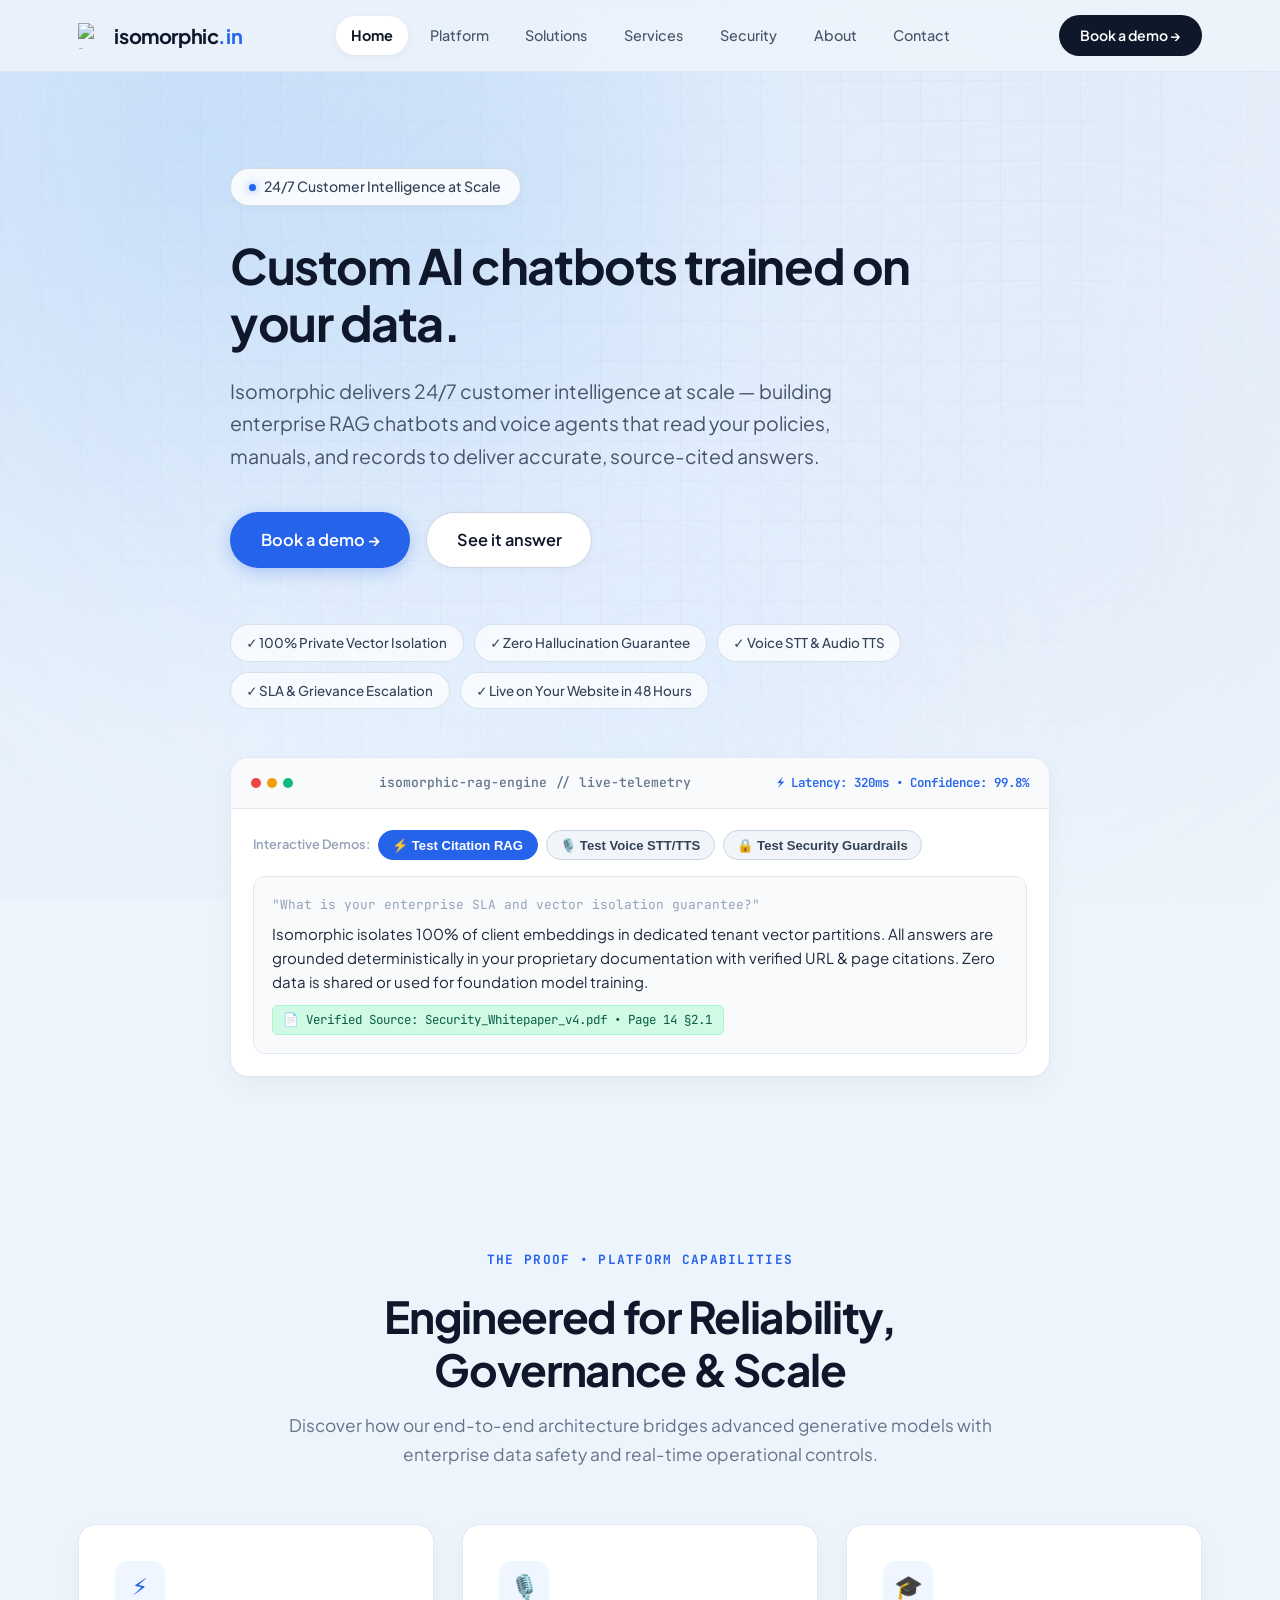
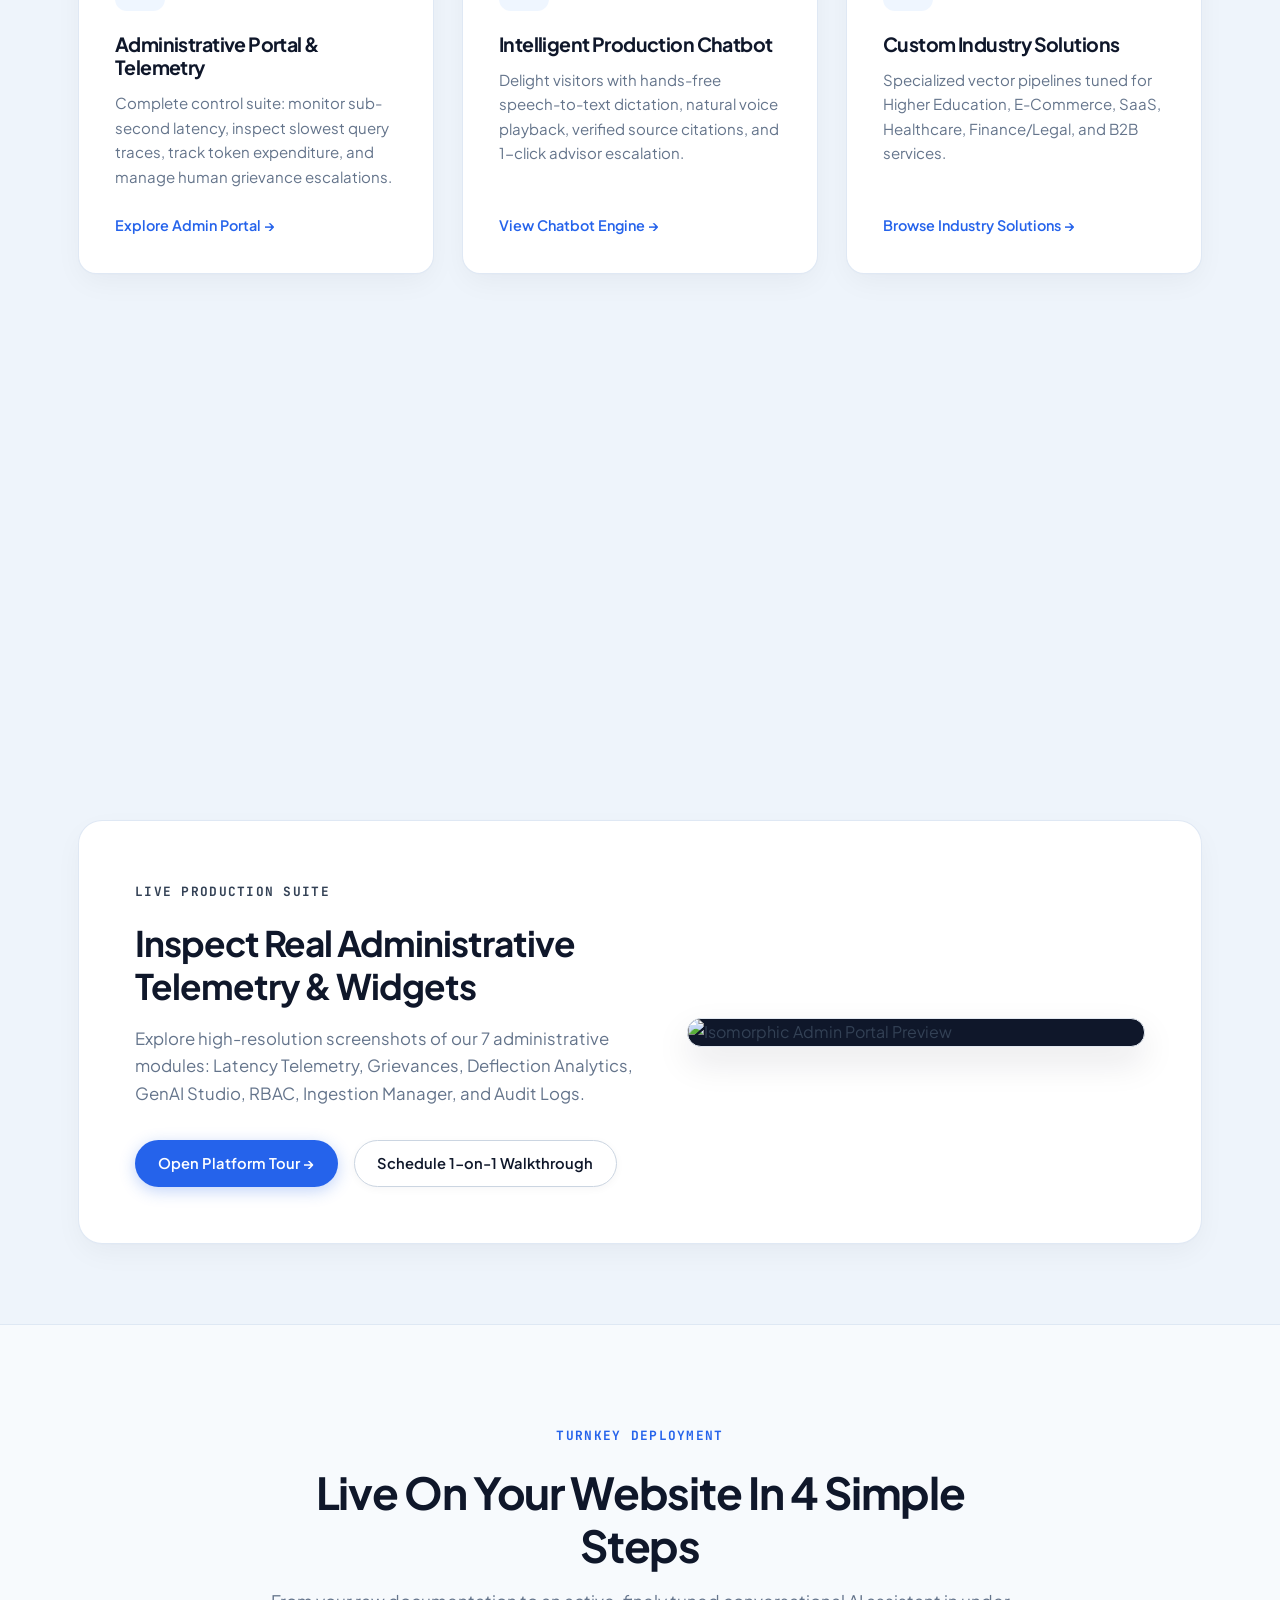
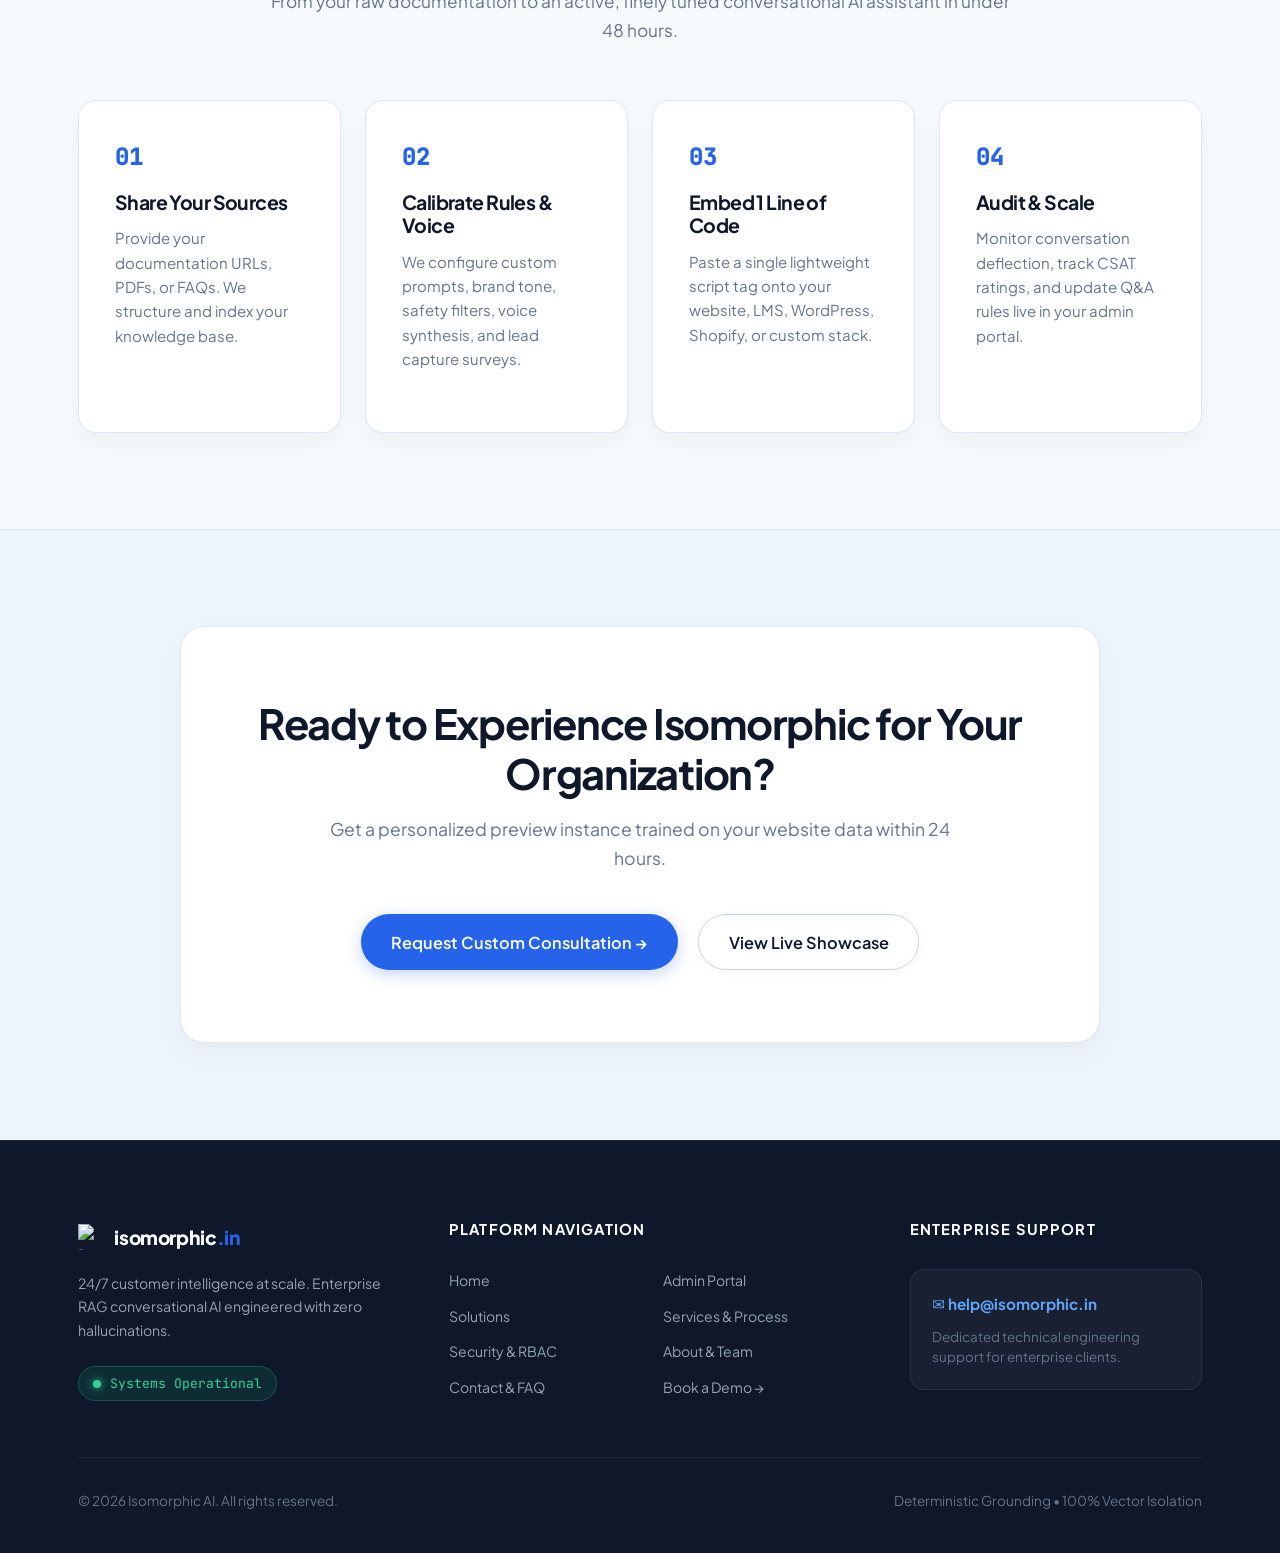
==== commit 1be553fe: "fixed animations" ====
--- a/index.html
+++ b/index.html
@@ -4,30 +4,30 @@
     <meta charset="UTF-8">
     <meta name="viewport" content="width=device-width, initial-scale=1.0">
     <link rel="icon" type="image/png" href="assets/isomorphic-icon.png">
-    <title>Isomorphic | Enterprise AI Chatbot Platform &amp; Custom Solutions</title>
-    <meta name="description" content="Build, deploy, and scale custom AI chatbots trained on your proprietary data. Turn documents, websites, and manuals into intelligent 24/7 conversational agents across any industry.">
+    <title>Isomorphic AI | 24/7 Customer Intelligence at Scale | Enterprise AI Chatbots</title>
+    <meta name="description" content="Isomorphic AI delivers 24/7 customer intelligence at scale. Custom enterprise AI chatbots and voice agents trained strictly on your proprietary data with zero hallucinations.">
     
     <!-- SEO & Indexing Meta Tags -->
     <meta name="robots" content="index, follow, max-image-preview:large, max-snippet:-1, max-video-preview:-1">
     <link rel="canonical" href="https://isomorphic.in/">
-    <meta name="keywords" content="AI Chatbot, Conversational AI, Enterprise AI, Custom Chatbot Platform, Retrieval Augmented Generation, RAG, Isomorphic AI, Customer Support Automation">
+    <meta name="keywords" content="Isomorphic, Isomorphic AI, isomorphic.in, 24/7 customer intelligence at scale, AI Chatbot, Conversational AI, Enterprise AI, Custom Chatbot Platform, Retrieval Augmented Generation, RAG, Customer Support Automation">
     <meta name="author" content="Isomorphic">
 
     <!-- Open Graph / Social Sharing -->
     <meta property="og:type" content="website">
     <meta property="og:url" content="https://isomorphic.in/">
-    <meta property="og:title" content="Isomorphic | Enterprise AI Chatbot Platform &amp; Custom Solutions">
-    <meta property="og:description" content="Build, deploy, and scale custom AI chatbots trained on your proprietary data. Turn documents, websites, and manuals into intelligent 24/7 conversational agents across any industry.">
+    <meta property="og:title" content="Isomorphic AI | 24/7 Customer Intelligence at Scale">
+    <meta property="og:description" content="Isomorphic AI delivers 24/7 customer intelligence at scale. Custom enterprise AI chatbots and voice agents trained strictly on your proprietary data with zero hallucinations.">
     <meta property="og:image" content="https://isomorphic.in/assets/portal-screenshot.png">
-    <meta property="og:site_name" content="Isomorphic">
+    <meta property="og:site_name" content="Isomorphic AI">
 
     <!-- Twitter Cards -->
     <meta name="twitter:card" content="summary_large_image">
-    <meta name="twitter:title" content="Isomorphic | Enterprise AI Chatbot Platform &amp; Custom Solutions">
-    <meta name="twitter:description" content="Build, deploy, and scale custom AI chatbots trained on your proprietary data. Turn documents, websites, and manuals into intelligent 24/7 conversational agents.">
+    <meta name="twitter:title" content="Isomorphic AI | 24/7 Customer Intelligence at Scale">
+    <meta name="twitter:description" content="Isomorphic AI delivers 24/7 customer intelligence at scale. Custom enterprise AI chatbots and voice agents trained strictly on your proprietary data.">
     <meta name="twitter:image" content="https://isomorphic.in/assets/portal-screenshot.png">
 
-    <!-- Schema.org Structured Data (JSON-LD) for Google Rich Snippets -->
+    <!-- Schema.org Structured Data (JSON-LD) for Google Rich Snippets & Knowledge Graph -->
     <script type="application/ld+json">
     {
       "@context": "https://schema.org",
@@ -36,16 +36,19 @@
           "@type": "Organization",
           "@id": "https://isomorphic.in/#organization",
           "name": "Isomorphic",
+          "alternateName": ["Isomorphic AI", "isomorphic.in", "Isomorphic Chatbot Platform"],
           "url": "https://isomorphic.in",
           "logo": "https://isomorphic.in/assets/isomorphic-icon.png",
           "email": "help@isomorphic.in",
-          "description": "Enterprise Conversational AI Platform and Custom Solutions"
+          "slogan": "24/7 customer intelligence at scale",
+          "description": "24/7 customer intelligence at scale. Enterprise Conversational AI and Custom Chatbot Platform."
         },
         {
           "@type": "WebSite",
           "@id": "https://isomorphic.in/#website",
           "url": "https://isomorphic.in",
-          "name": "Isomorphic",
+          "name": "Isomorphic AI",
+          "alternateName": "Isomorphic",
           "publisher": {
             "@id": "https://isomorphic.in/#organization"
           }
@@ -107,11 +110,11 @@
 
     <main id="page-content">
         <!-- Hero Section -->
-        <section class="hero-section" data-reveal="fade-up">
+        <section class="hero-section">
             <div class="container hero-container">
                 <div class="hero-content">
                     <div class="hero-badge">
-                        Enterprise Conversational AI &amp; RAG Platform
+                        24/7 Customer Intelligence at Scale
                     </div>
 
                     <h1 class="hero-title">
@@ -119,7 +122,7 @@
                     </h1>
 
                     <p class="hero-subtitle">
-                        Isomorphic builds enterprise RAG chatbots and voice agents that read your policies, manuals, and records to deliver accurate, source-cited answers.
+                        Isomorphic delivers 24/7 customer intelligence at scale — building enterprise RAG chatbots and voice agents that read your policies, manuals, and records to deliver accurate, source-cited answers.
                     </p>
 
                     <div class="hero-buttons">
@@ -140,7 +143,7 @@
                     </div>
 
                     <!-- Interactive Live AI Sandbox HUD -->
-                    <div class="hero-interactive-hud" data-reveal="fade-up">
+                    <div class="hero-interactive-hud">
                         <div class="hud-header">
                             <div class="hud-dots">
                                 <span class="hud-dot-red"></span>
@@ -310,7 +313,7 @@
                         <img src="assets/isomorphic-icon.png" alt="Isomorphic Emblem" class="site-logo-icon" width="24" height="24">
                         <span>isomorphic<span class="dot-in">.in</span></span>
                     </a>
-                    <p class="footer-brand-desc">Enterprise Conversational AI Systems &amp; Managed Platform. Bespoke RAG pipelines engineered with zero hallucinations.</p>
+                    <p class="footer-brand-desc">24/7 customer intelligence at scale. Enterprise RAG conversational AI engineered with zero hallucinations.</p>
                     <div class="footer-status-pill">
                         <span class="status-dot-green"></span>
                         <span>Systems Operational</span>
--- a/styles.css
+++ b/styles.css
@@ -131,9 +131,13 @@
 .aurora-glow {
     position: absolute;
     border-radius: 50%;
-    filter: blur(110px);
-    opacity: 0.65;
+    filter: blur(90px);
+    opacity: 0.6;
     pointer-events: none;
+    will-change: transform;
+    transform: translate3d(0, 0, 0);
+    backface-visibility: hidden;
+    -webkit-backface-visibility: hidden;
 }
 
 .aurora-1 {
@@ -165,21 +169,21 @@
 }
 
 @keyframes auroraFloat1 {
-    0% { transform: translate(0, 0) scale(1); }
-    50% { transform: translate(45px, 35px) scale(1.08); }
-    100% { transform: translate(-35px, 55px) scale(0.95); }
+    0% { transform: translate3d(0, 0, 0) scale(1); }
+    50% { transform: translate3d(45px, 35px, 0) scale(1.06); }
+    100% { transform: translate3d(-35px, 55px, 0) scale(0.96); }
 }
 
 @keyframes auroraFloat2 {
-    0% { transform: translate(0, 0) scale(1); }
-    50% { transform: translate(-55px, -45px) scale(1.12); }
-    100% { transform: translate(35px, -25px) scale(0.92); }
+    0% { transform: translate3d(0, 0, 0) scale(1); }
+    50% { transform: translate3d(-50px, -40px, 0) scale(1.08); }
+    100% { transform: translate3d(30px, -20px, 0) scale(0.94); }
 }
 
 @keyframes auroraFloat3 {
-    0% { transform: translate(0, 0) scale(1); }
-    50% { transform: translate(35px, -45px) scale(1.06); }
-    100% { transform: translate(-45px, 25px) scale(1.1); }
+    0% { transform: translate3d(0, 0, 0) scale(1); }
+    50% { transform: translate3d(30px, -40px, 0) scale(1.04); }
+    100% { transform: translate3d(-40px, 20px, 0) scale(1.08); }
 }
 
 /* ==========================================================================
@@ -1908,8 +1912,8 @@
    ========================================================================== */
 .back-to-top-btn {
     position: fixed;
-    bottom: 30px;
-    right: 30px;
+    bottom: 95px;
+    right: 24px;
     width: 44px;
     height: 44px;
     border-radius: 50%;
@@ -2043,11 +2047,14 @@
 }
 
 @media (max-width: 768px) {
+    .container {
+        padding: 0 1.25rem;
+    }
     .mobile-menu-toggle {
         display: flex;
     }
     .nav-actions .btn-dark-pill {
-        padding: 0.38rem 0.85rem;
+        padding: 0.4rem 0.85rem;
         font-size: 0.8rem;
         white-space: nowrap;
     }
@@ -2057,21 +2064,93 @@
         top: var(--nav-height);
         left: 0;
         width: 100%;
-        background: #EEF4FB;
+        background: rgba(238, 244, 251, 0.96);
+        backdrop-filter: blur(16px);
+        -webkit-backdrop-filter: blur(16px);
         border-bottom: 1px solid var(--border-light);
         flex-direction: column;
-        padding: 1.5rem;
-        gap: 0.6rem;
-        box-shadow: 0 10px 30px rgba(15, 23, 42, 0.08);
+        padding: 1.25rem 1.5rem;
+        gap: 0.4rem;
+        box-shadow: 0 16px 36px rgba(15, 23, 42, 0.12);
+        z-index: 99999;
     }
     .nav-links.active {
         display: flex;
     }
     .nav-links a {
         width: 100%;
+        text-align: left;
+        padding: 0.75rem 1rem;
+        border-radius: 8px;
+        font-size: 0.95rem;
+    }
+    .nav-links a:hover, .nav-links a.nav-active {
+        background: rgba(37, 99, 235, 0.08);
+    }
+    
+    /* Hero & HUD Mobile Alignment */
+    .hero-section {
+        padding: 4.5rem 0 3rem 0;
+    }
+    .hero-content {
+        align-items: center;
         text-align: center;
-        padding: 0.6rem 1rem;
-    }
+    }
+    .hero-title {
+        font-size: clamp(1.85rem, 6.5vw, 2.35rem);
+        line-height: 1.18;
+    }
+    .hero-subtitle {
+        font-size: 1.05rem;
+        line-height: 1.55;
+        margin-bottom: 2rem;
+    }
+    .hero-buttons {
+        justify-content: center;
+        width: 100%;
+        flex-direction: column;
+        gap: 0.75rem;
+    }
+    .hero-buttons .btn {
+        width: 100%;
+        max-width: 340px;
+        justify-content: center;
+    }
+    .trust-pills {
+        justify-content: center;
+        gap: 0.45rem;
+    }
+    .pill-item {
+        font-size: 0.78rem;
+        padding: 0.35rem 0.75rem;
+    }
+    
+    .hero-interactive-hud {
+        margin-top: 2rem;
+    }
+    .hud-header {
+        flex-direction: column;
+        align-items: flex-start;
+        gap: 0.5rem;
+    }
+    .hud-metrics {
+        width: 100%;
+        justify-content: space-between;
+        font-size: 0.72rem;
+    }
+    .hud-prompt-row {
+        gap: 0.4rem;
+    }
+    .hud-chip {
+        font-size: 0.76rem;
+        padding: 0.35rem 0.65rem;
+    }
+    .hud-output-card {
+        padding: 0.95rem;
+        font-size: 0.88rem;
+    }
+
+    /* Grids & Cards */
     .home-grid-three, .solutions-grid-three, .services-grid-three, .security-grid-three, .services-grid-six, .process-steps-four, .chatbot-features-grid {
         grid-template-columns: 1fr;
     }
@@ -2082,14 +2161,29 @@
         grid-template-columns: 1fr;
     }
     .preview-banner-card {
-        padding: 2rem 1.5rem;
+        padding: 2rem 1.25rem;
+    }
+    .section-title-wrap h2 {
+        font-size: clamp(1.65rem, 5vw, 2.1rem);
+    }
+    .back-to-top-btn {
+        bottom: 85px;
+        right: 18px;
+        width: 40px;
+        height: 40px;
     }
 }
 
 @media (max-width: 480px) {
+    .container {
+        padding: 0 1rem;
+    }
     .nav-actions .btn-dark-pill {
         padding: 0.32rem 0.65rem;
-        font-size: 0.76rem;
+        font-size: 0.75rem;
+    }
+    .hero-title {
+        font-size: 1.75rem;
     }
 }
 
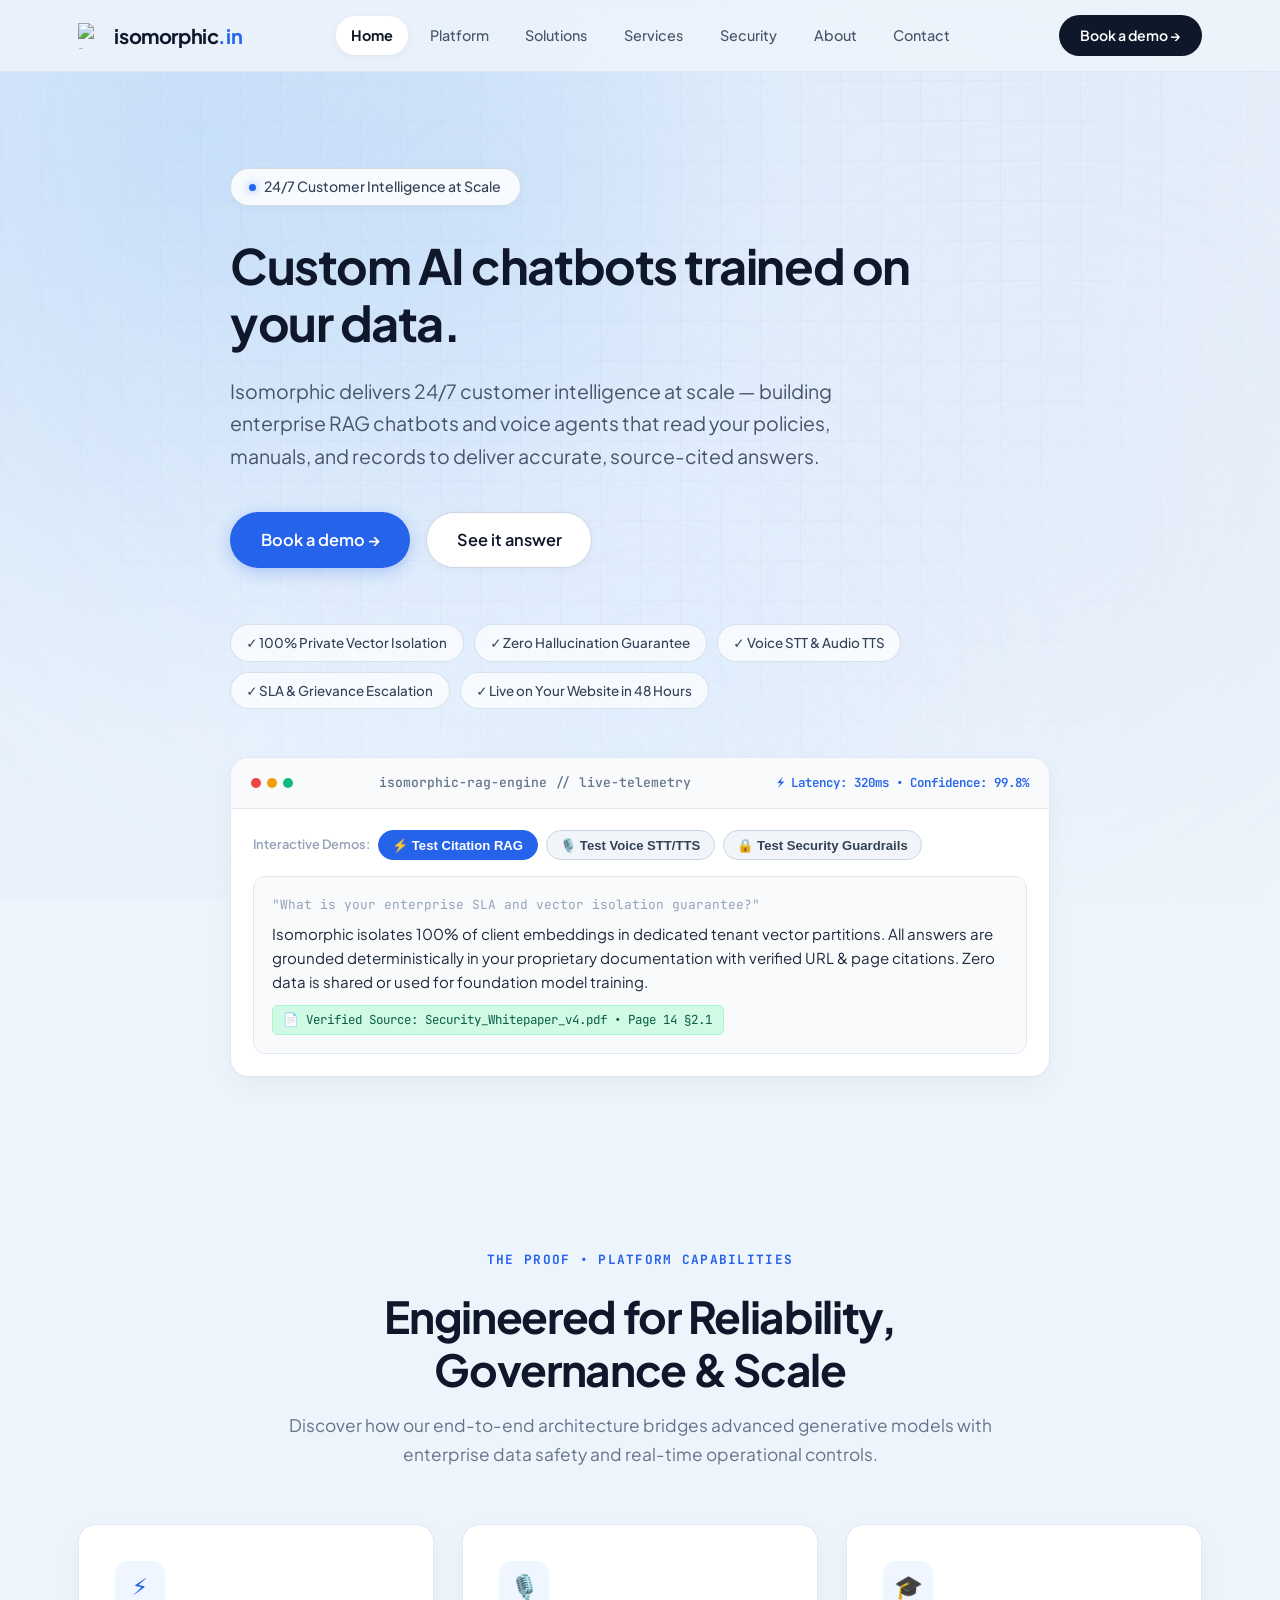
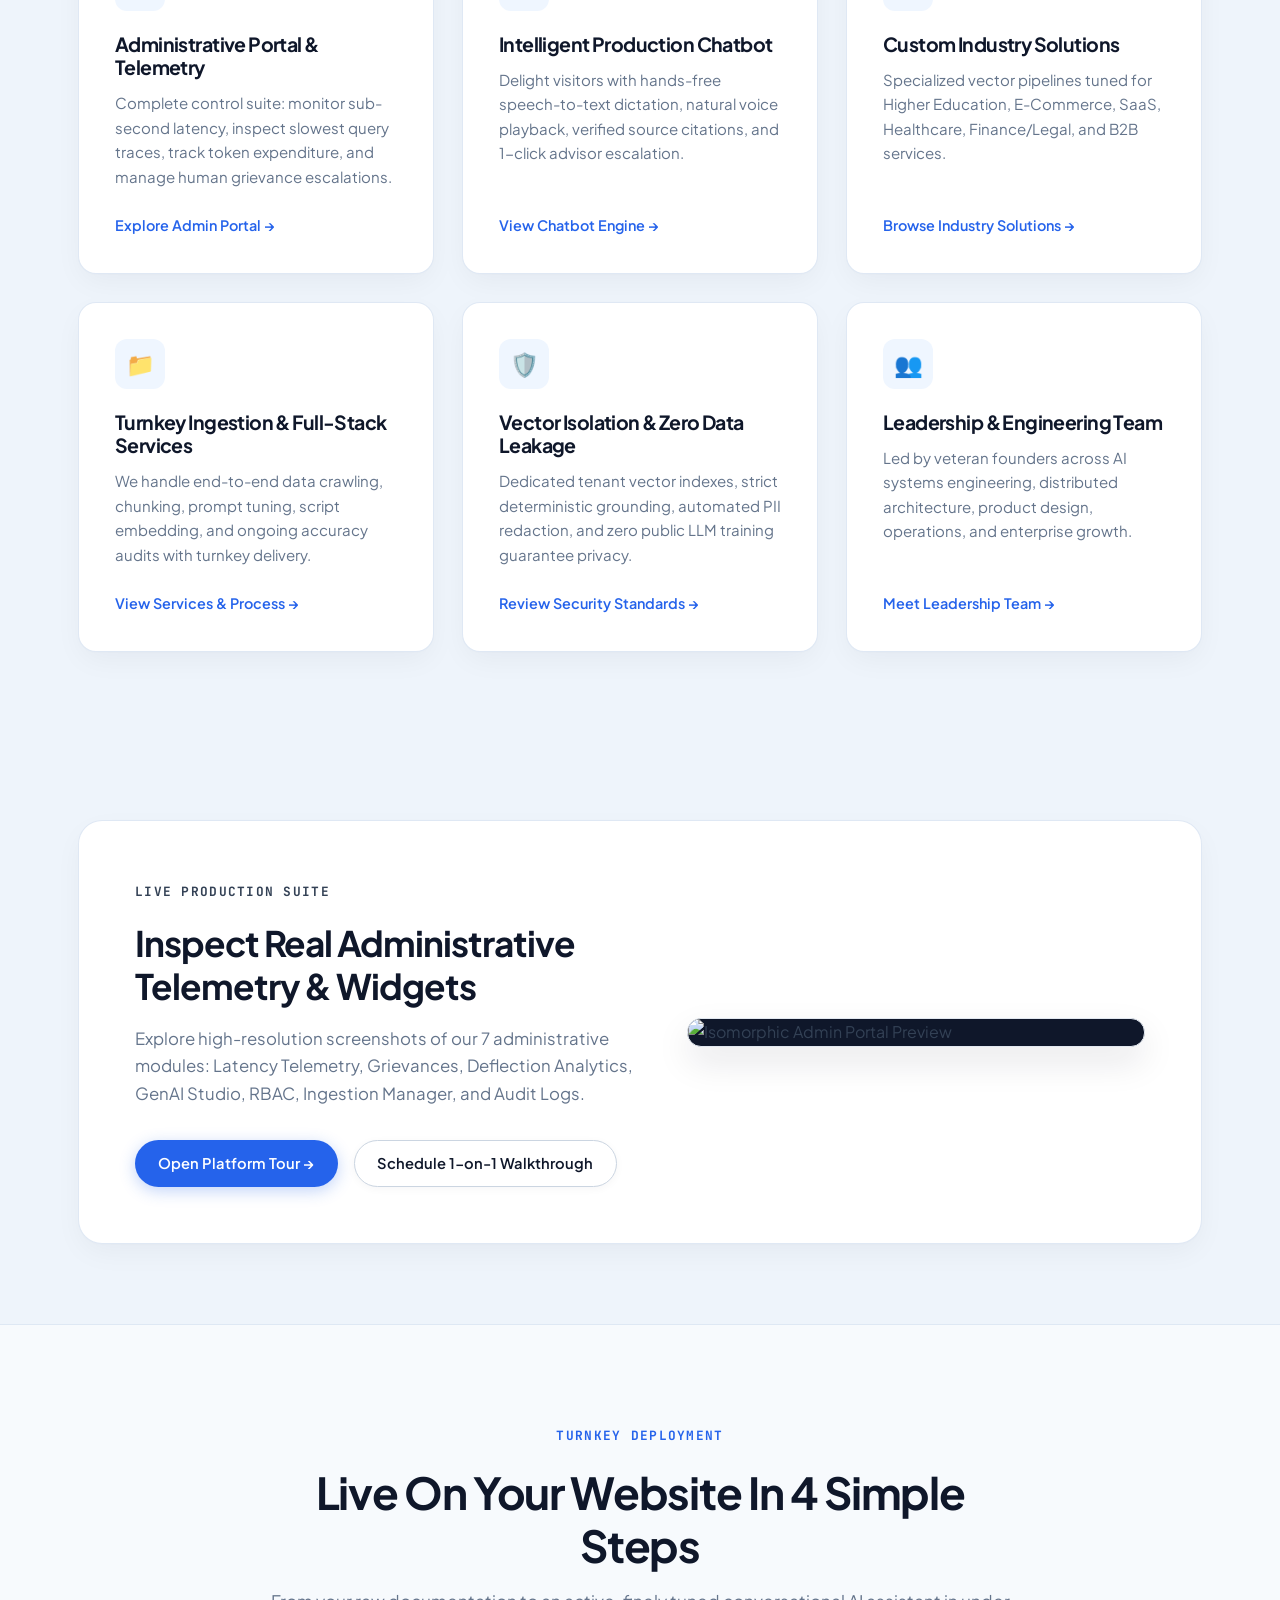
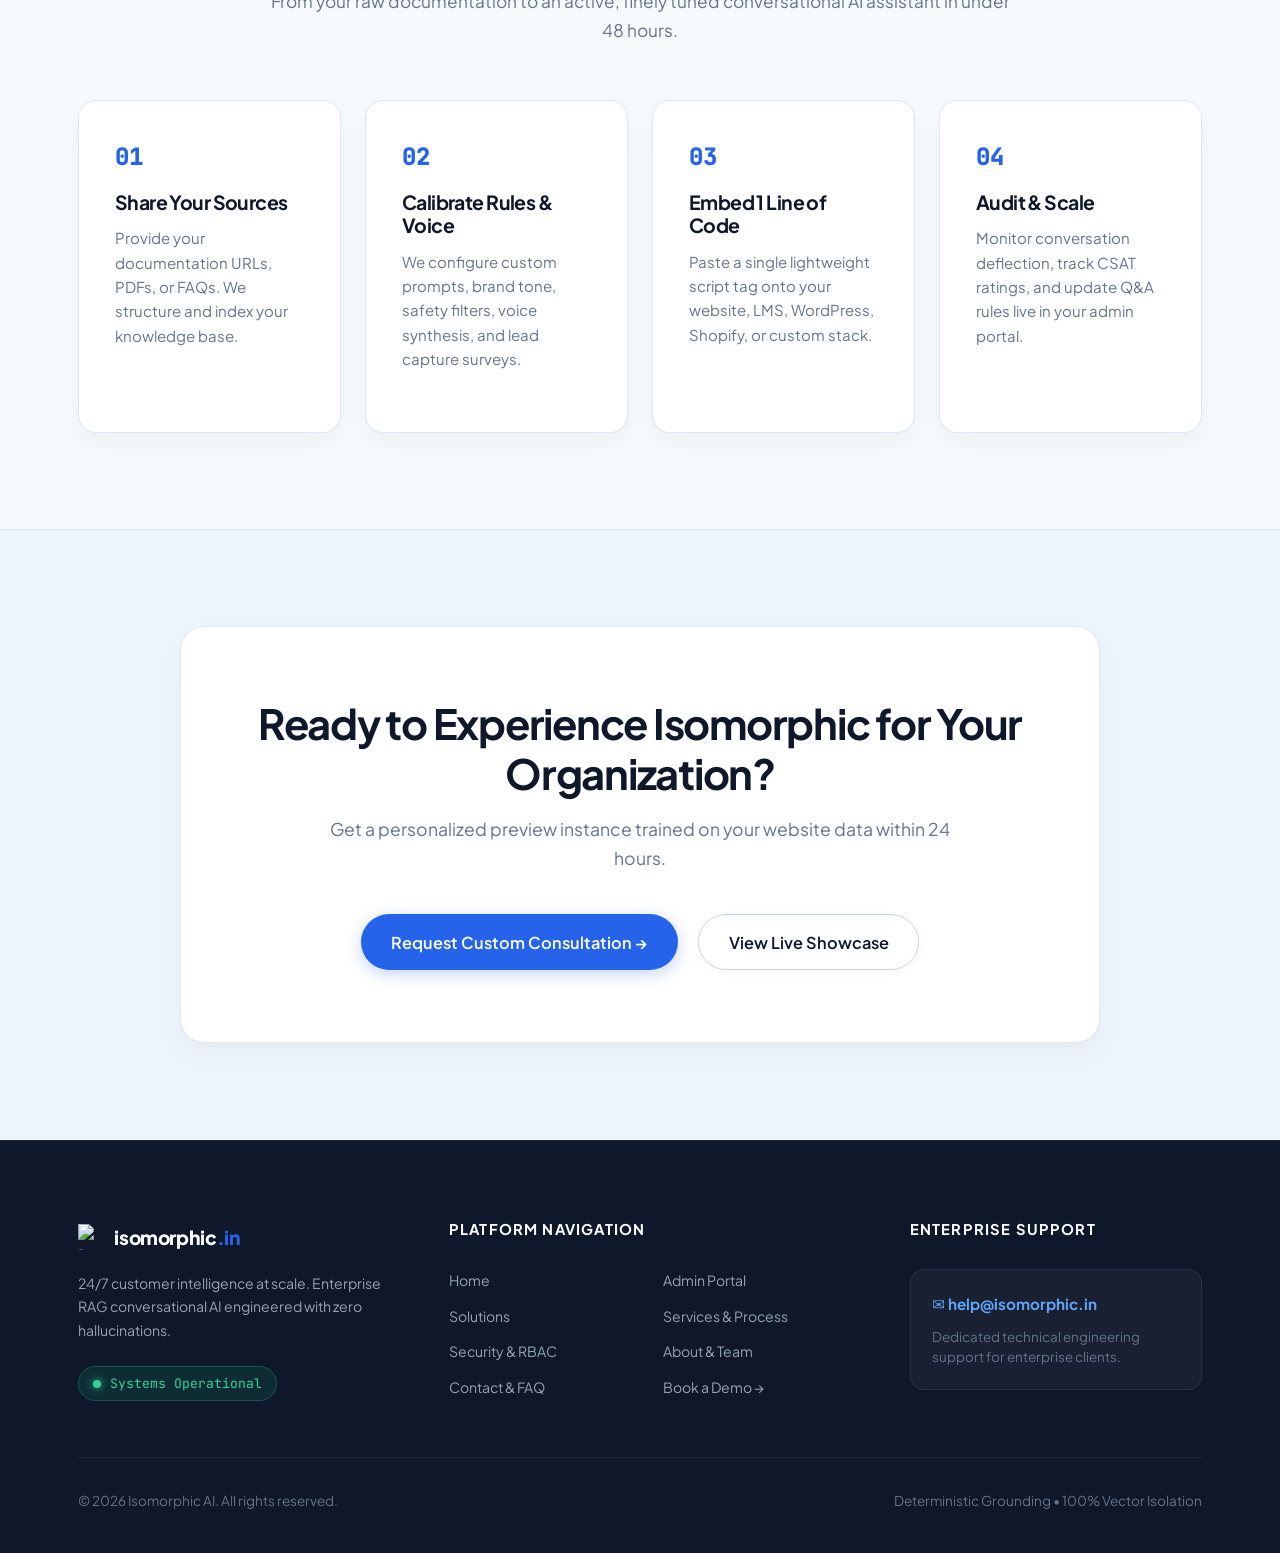
==== commit 709d7153: "fixed animations" ====
--- a/index.html
+++ b/index.html
@@ -101,8 +101,8 @@
                     <span class="toggle-bars">
                         <span></span>
                         <span></span>
+                        <span></span>
                     </span>
-                    <span>Menu</span>
                 </button>
             </div>
         </div>
--- a/styles.css
+++ b/styles.css
@@ -618,27 +618,50 @@
     background: #FFFFFF;
     border: 1px solid #CBD5E1;
     color: #0F172A;
-    padding: 0.45rem 0.85rem;
+    width: 38px;
+    height: 38px;
+    padding: 0;
     border-radius: 8px;
     cursor: pointer;
-    font-family: var(--font-sans);
-    font-size: 0.86rem;
-    align-items: center;
-    gap: 0.4rem;
+    align-items: center;
+    justify-content: center;
+    transition: all 0.2s ease;
+    box-shadow: 0 1px 3px rgba(15, 23, 42, 0.05);
+    flex-shrink: 0;
+}
+
+.mobile-menu-toggle:hover {
+    background: #F1F5F9;
+    border-color: #94A3B8;
 }
 
 .toggle-bars {
     display: flex;
     flex-direction: column;
     gap: 4px;
-    width: 14px;
+    width: 18px;
 }
 
 .toggle-bars span {
     display: block;
     height: 2px;
+    width: 100%;
     background: #0F172A;
     border-radius: 2px;
+    transition: transform 0.25s ease, opacity 0.2s ease;
+    transform-origin: center;
+}
+
+.mobile-menu-toggle[aria-expanded="true"] .toggle-bars span:nth-child(1) {
+    transform: translateY(6px) rotate(45deg);
+}
+
+.mobile-menu-toggle[aria-expanded="true"] .toggle-bars span:nth-child(2) {
+    opacity: 0;
+}
+
+.mobile-menu-toggle[aria-expanded="true"] .toggle-bars span:nth-child(3) {
+    transform: translateY(-6px) rotate(-45deg);
 }
 
 /* ==========================================================================
@@ -2053,9 +2076,21 @@
     .mobile-menu-toggle {
         display: flex;
     }
+    .nav-container {
+        gap: 0.5rem;
+    }
+    .logo {
+        font-size: 1.12rem;
+        gap: 0.5rem;
+        flex-shrink: 0;
+    }
+    .nav-actions {
+        gap: 0.45rem;
+        flex-shrink: 0;
+    }
     .nav-actions .btn-dark-pill {
-        padding: 0.4rem 0.85rem;
-        font-size: 0.8rem;
+        padding: 0.38rem 0.8rem;
+        font-size: 0.78rem;
         white-space: nowrap;
     }
     .nav-links {
@@ -2064,7 +2099,7 @@
         top: var(--nav-height);
         left: 0;
         width: 100%;
-        background: rgba(238, 244, 251, 0.96);
+        background: rgba(238, 244, 251, 0.97);
         backdrop-filter: blur(16px);
         -webkit-backdrop-filter: blur(16px);
         border-bottom: 1px solid var(--border-light);
@@ -2088,28 +2123,45 @@
         background: rgba(37, 99, 235, 0.08);
     }
     
+    /* Section Paddings on Mobile */
+    .hero-section, .process-section, .showcase-section, .solutions-section, .services-section, .security-section, .about-section, .contact-section, .cta-banner-section, .platform-preview-banner-section, .error-section {
+        padding: 3.5rem 0;
+    }
+    .page-header-section {
+        padding: 3.5rem 0 2rem 0;
+    }
+    .page-header-wrap h1 {
+        font-size: clamp(1.85rem, 6.5vw, 2.35rem);
+        line-height: 1.18;
+    }
+    .page-header-wrap p {
+        font-size: 0.98rem;
+    }
+    
     /* Hero & HUD Mobile Alignment */
     .hero-section {
-        padding: 4.5rem 0 3rem 0;
+        padding: 4rem 0 2.5rem 0;
     }
     .hero-content {
         align-items: center;
         text-align: center;
+        width: 100%;
     }
     .hero-title {
         font-size: clamp(1.85rem, 6.5vw, 2.35rem);
         line-height: 1.18;
     }
     .hero-subtitle {
-        font-size: 1.05rem;
+        font-size: 1.02rem;
         line-height: 1.55;
-        margin-bottom: 2rem;
+        margin-bottom: 1.75rem;
     }
     .hero-buttons {
         justify-content: center;
         width: 100%;
         flex-direction: column;
         gap: 0.75rem;
+        margin-bottom: 2.25rem;
     }
     .hero-buttons .btn {
         width: 100%;
@@ -2119,58 +2171,150 @@
     .trust-pills {
         justify-content: center;
         gap: 0.45rem;
+        width: 100%;
     }
     .pill-item {
-        font-size: 0.78rem;
+        font-size: 0.76rem;
         padding: 0.35rem 0.75rem;
     }
     
+    /* HUD Container & Elements */
     .hero-interactive-hud {
         margin-top: 2rem;
+        border-radius: 14px;
+        width: 100%;
     }
     .hud-header {
         flex-direction: column;
         align-items: flex-start;
         gap: 0.5rem;
+        padding: 0.75rem 1rem;
     }
     .hud-metrics {
         width: 100%;
         justify-content: space-between;
         font-size: 0.72rem;
     }
+    .hud-body {
+        padding: 1rem;
+        gap: 0.75rem;
+    }
     .hud-prompt-row {
-        gap: 0.4rem;
+        gap: 0.35rem;
     }
     .hud-chip {
-        font-size: 0.76rem;
-        padding: 0.35rem 0.65rem;
+        font-size: 0.75rem;
+        padding: 0.32rem 0.65rem;
     }
     .hud-output-card {
-        padding: 0.95rem;
+        padding: 0.9rem;
         font-size: 0.88rem;
+    }
+    .hud-citation-badge {
+        font-size: 0.72rem;
+        flex-wrap: wrap;
+        word-break: break-word;
+    }
+
+    /* Showcase Tabs & Screen Headers */
+    .showcase-tabs-nav {
+        gap: 0.35rem;
+        margin-bottom: 1.5rem;
+        width: 100%;
+    }
+    .showcase-tab-btn {
+        padding: 0.42rem 0.75rem;
+        font-size: 0.78rem;
+        gap: 0.3rem;
+    }
+    .screen-card-header {
+        padding: 0.75rem 1rem;
+        gap: 0.5rem;
+    }
+    .screen-title {
+        font-size: 0.74rem;
+        min-width: 0;
+        flex: 1;
+    }
+    .zoom-hint-btn {
+        padding: 0.25rem 0.55rem;
+        font-size: 0.72rem;
+        flex-shrink: 0;
+    }
+    .screen-caption {
+        padding: 0.9rem;
+        font-size: 0.82rem;
     }
 
     /* Grids & Cards */
     .home-grid-three, .solutions-grid-three, .services-grid-three, .security-grid-three, .services-grid-six, .process-steps-four, .chatbot-features-grid {
         grid-template-columns: 1fr;
+        gap: 1.25rem;
+    }
+    .highlight-card, .solution-card, .service-card, .security-card, .step-card, .founder-card {
+        padding: 1.5rem 1.25rem;
     }
     .form-row {
         grid-template-columns: 1fr;
-    }
+        gap: 1rem;
+    }
+    .form-field input, .form-field textarea, .form-field select {
+        font-size: 16px !important; /* iOS zoom prevention */
+    }
+    .contact-card {
+        padding: 2rem 1.25rem;
+        border-radius: 18px;
+    }
+    .contact-header h2 {
+        font-size: clamp(1.5rem, 5vw, 1.95rem);
+    }
+    .cta-banner-box {
+        padding: 2.25rem 1.25rem;
+        border-radius: 18px;
+    }
+    .cta-banner-box h2 {
+        font-size: clamp(1.6rem, 5vw, 2.1rem);
+    }
+    .preview-banner-card {
+        padding: 2rem 1.25rem;
+        border-radius: 18px;
+    }
+    .preview-banner-content h2 {
+        font-size: clamp(1.6rem, 5vw, 2.1rem);
+    }
+    .error-card {
+        padding: 2rem 1.25rem;
+        border-radius: 18px;
+    }
+    .section-title-wrap h2 {
+        font-size: clamp(1.65rem, 5vw, 2.1rem);
+    }
+    .section-title-wrap p {
+        font-size: 0.95rem;
+    }
+
+    /* Footers */
     .footer-top-grid {
         grid-template-columns: 1fr;
-    }
-    .preview-banner-card {
-        padding: 2rem 1.25rem;
-    }
-    .section-title-wrap h2 {
-        font-size: clamp(1.65rem, 5vw, 2.1rem);
-    }
+        gap: 2rem;
+    }
+    .footer-bottom-bar {
+        flex-direction: column;
+        gap: 0.85rem;
+        text-align: center;
+    }
+    .footer-bottom-links {
+        justify-content: center;
+        gap: 1rem;
+        flex-wrap: wrap;
+    }
+
+    /* Back to top button */
     .back-to-top-btn {
         bottom: 85px;
         right: 18px;
-        width: 40px;
-        height: 40px;
+        width: 38px;
+        height: 38px;
     }
 }
 
@@ -2178,12 +2322,36 @@
     .container {
         padding: 0 1rem;
     }
+    .logo {
+        font-size: 1.05rem;
+    }
+    .site-logo-icon {
+        width: 22px;
+        height: 22px;
+    }
     .nav-actions .btn-dark-pill {
-        padding: 0.32rem 0.65rem;
-        font-size: 0.75rem;
+        padding: 0.35rem 0.65rem;
+        font-size: 0.74rem;
     }
     .hero-title {
-        font-size: 1.75rem;
+        font-size: 1.72rem;
+    }
+    .contact-card, .cta-banner-box, .preview-banner-card, .error-card {
+        padding: 1.5rem 1rem;
+    }
+}
+
+@media (max-width: 360px) {
+    .logo-text span.dot-in {
+        display: none;
+    }
+    .nav-actions .btn-dark-pill {
+        padding: 0.3rem 0.55rem;
+        font-size: 0.72rem;
+    }
+    .mobile-menu-toggle {
+        width: 34px;
+        height: 34px;
     }
 }
 
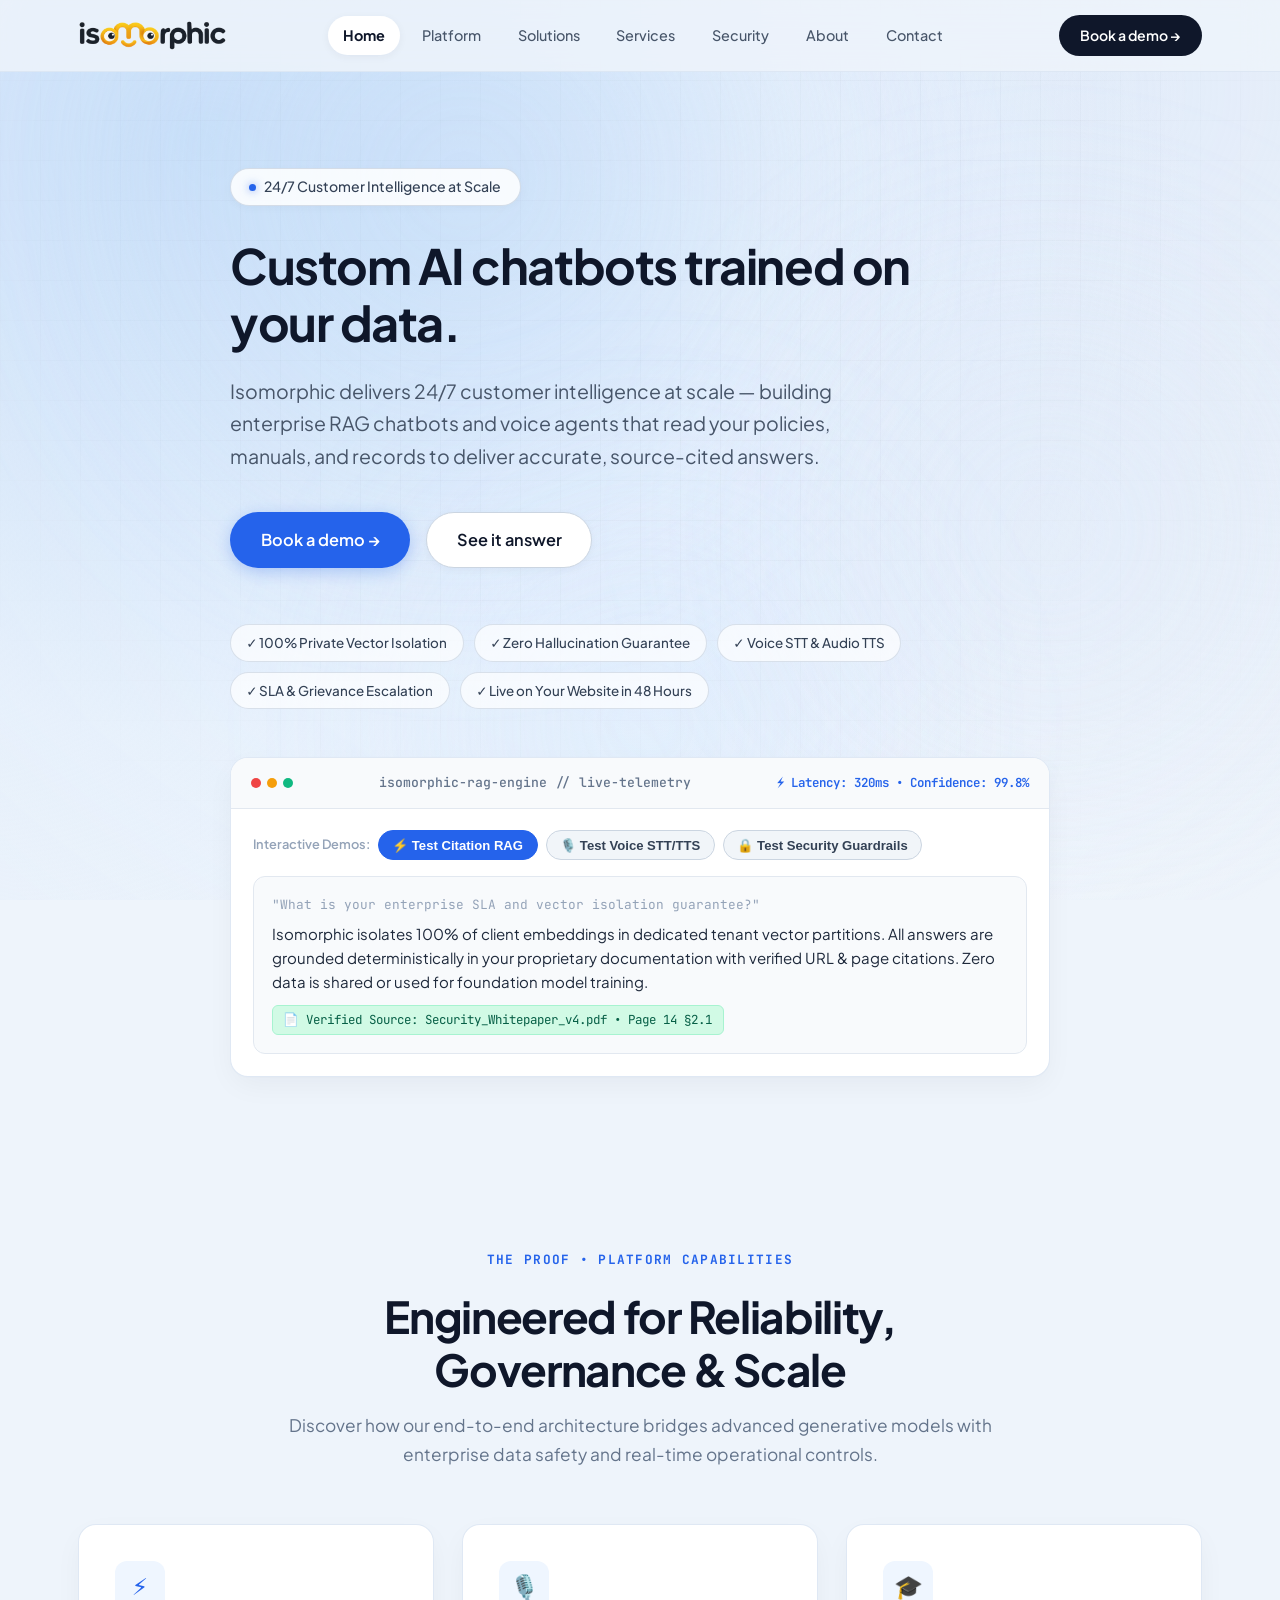
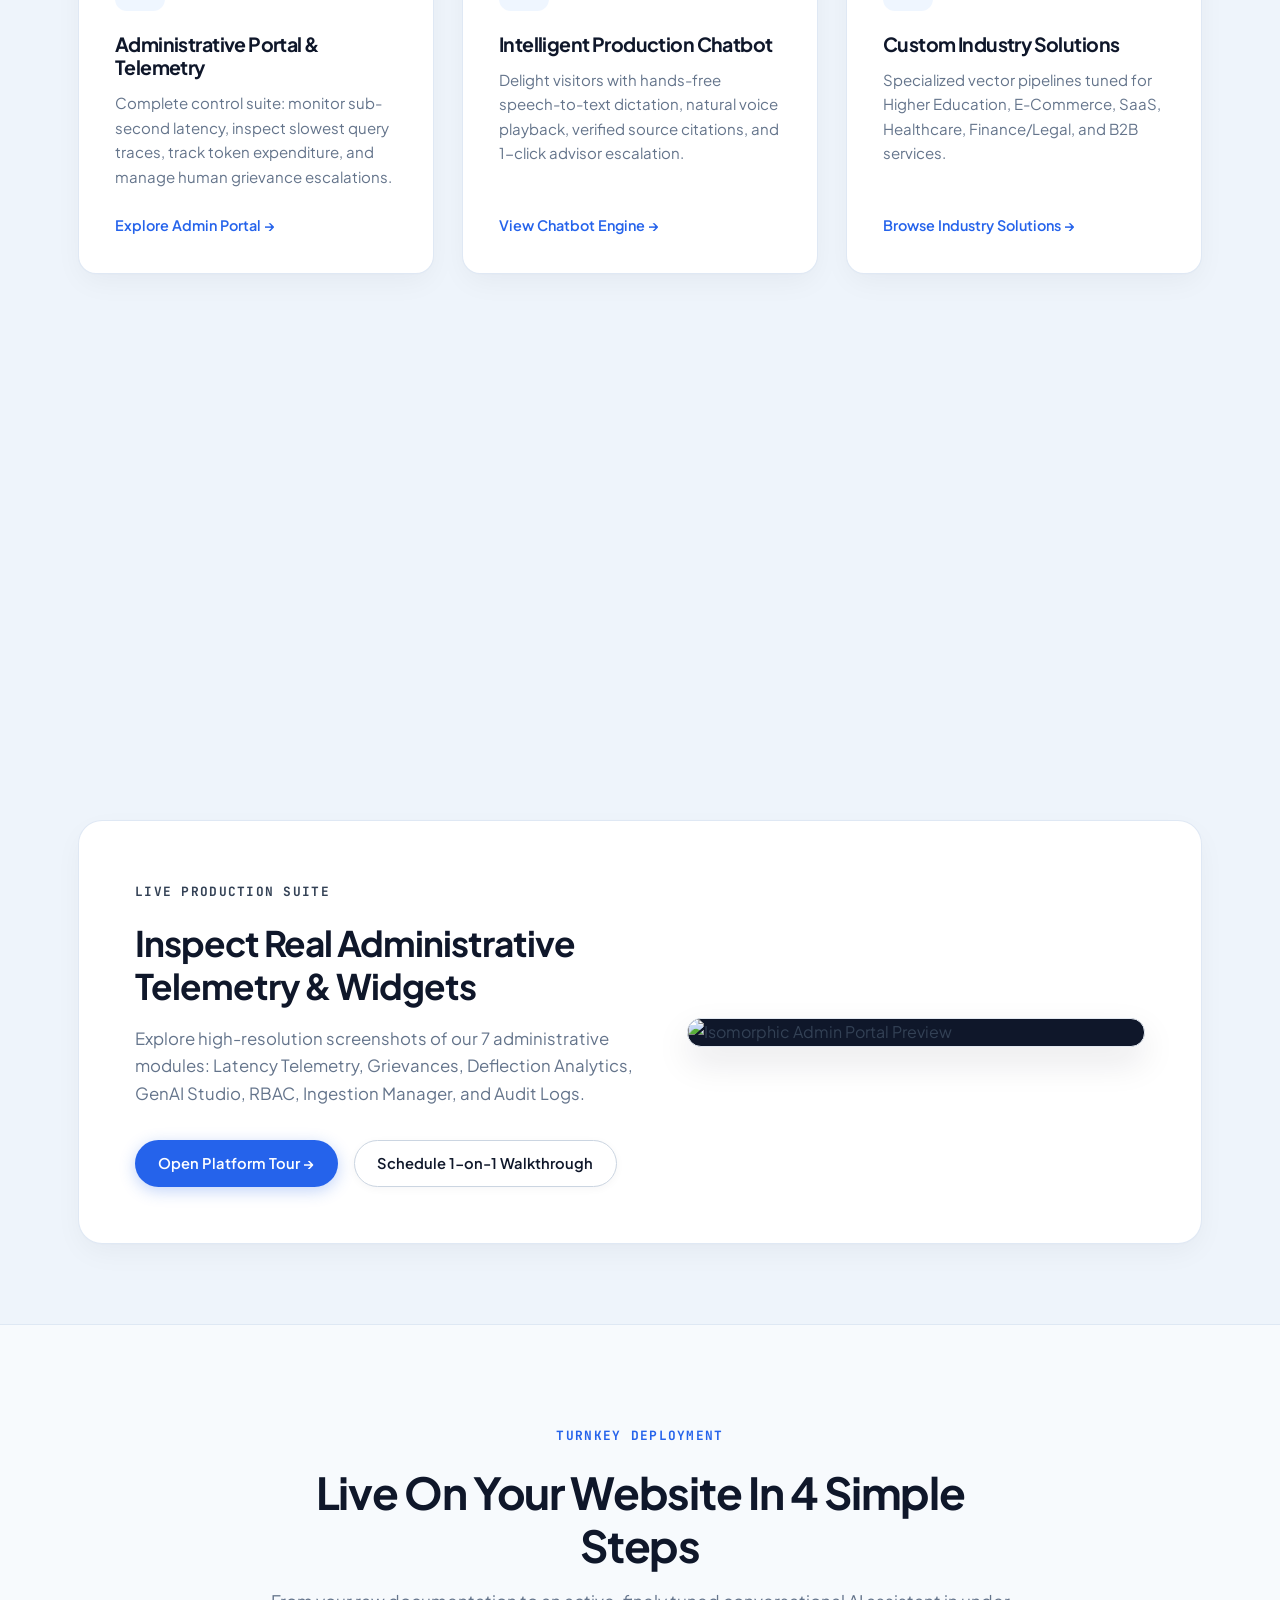
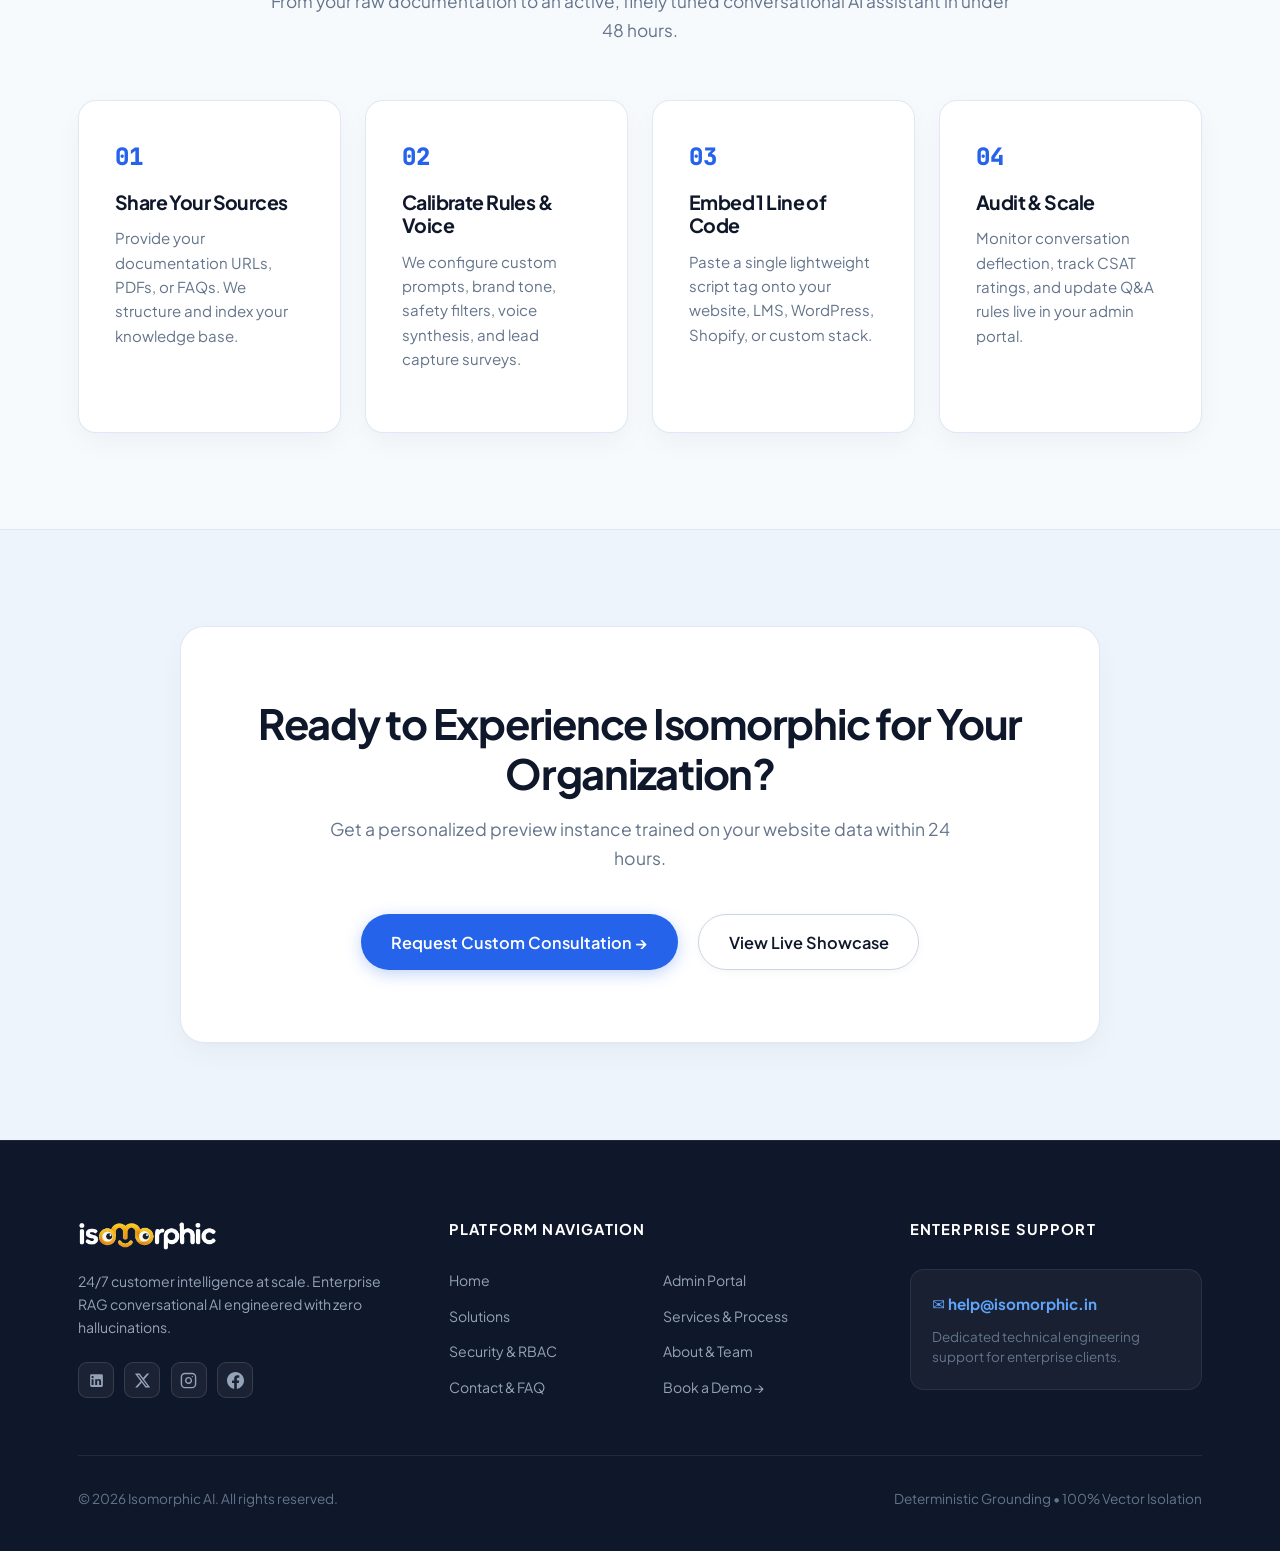
==== commit fc58cc34: "changed logo" ====
--- a/index.html
+++ b/index.html
@@ -3,7 +3,11 @@
 <head>
     <meta charset="UTF-8">
     <meta name="viewport" content="width=device-width, initial-scale=1.0">
+    <link rel="icon" type="image/png" sizes="32x32" href="assets/favicon-32x32.png">
+    <link rel="icon" type="image/png" sizes="16x16" href="assets/favicon-16x16.png">
     <link rel="icon" type="image/png" href="assets/isomorphic-icon.png">
+    <link rel="shortcut icon" href="favicon.ico">
+    <link rel="apple-touch-icon" sizes="180x180" href="assets/apple-touch-icon.png">
     <title>Isomorphic AI | 24/7 Customer Intelligence at Scale | Enterprise AI Chatbots</title>
     <meta name="description" content="Isomorphic AI delivers 24/7 customer intelligence at scale. Custom enterprise AI chatbots and voice agents trained strictly on your proprietary data with zero hallucinations.">
     
@@ -41,7 +45,13 @@
           "logo": "https://isomorphic.in/assets/isomorphic-icon.png",
           "email": "help@isomorphic.in",
           "slogan": "24/7 customer intelligence at scale",
-          "description": "24/7 customer intelligence at scale. Enterprise Conversational AI and Custom Chatbot Platform."
+          "description": "24/7 customer intelligence at scale. Enterprise Conversational AI and Custom Chatbot Platform.",
+          "sameAs": [
+            "https://www.instagram.com/isomorphic.in?stkn=MW1mcmFtYzU5aGZqMw%3D%3D&utm_source=qr",
+            "https://x.com/isomorphic_in?s=11",
+            "https://www.facebook.com/share/1C6zvKg7ZN/?mibextid=wwXIfr",
+            "https://www.linkedin.com/company/isomorphic-in"
+          ]
         },
         {
           "@type": "WebSite",
@@ -61,7 +71,7 @@
     <link rel="preconnect" href="https://fonts.googleapis.com">
     <link rel="preconnect" href="https://fonts.gstatic.com" crossorigin>
     <link href="https://fonts.googleapis.com/css2?family=Cormorant+Garamond:wght@500;600;700&family=Plus+Jakarta+Sans:wght@400;500;600;700;800&family=JetBrains+Mono:wght@400;500;600&display=swap" rel="stylesheet">
-    <link rel="stylesheet" href="styles.css?v=19.0">
+    <link rel="stylesheet" href="styles.css?v=20.0">
 </head>
 <body>
     <!-- Luxury Animated Ambient Aurora Background & Grid -->
@@ -79,8 +89,7 @@
     <header class="site-header" id="navbar">
         <div class="container nav-container">
             <a href="index.html" class="logo" aria-label="Isomorphic Home">
-                <img src="assets/isomorphic-icon.png" alt="Isomorphic Emblem" class="site-logo-icon" width="26" height="26">
-                <span class="logo-text">isomorphic<span class="dot-in">.in</span></span>
+                <img src="assets/isomorphic-logo.png" alt="Isomorphic" class="site-logo-img" width="145" height="32">
             </a>
 
             <nav class="nav-links" id="nav-menu">
@@ -307,16 +316,35 @@
     <footer class="site-footer">
         <div class="container">
             <div class="footer-top-grid">
-                <!-- Column 1: Brand & Status -->
+                <!-- Column 1: Brand & Social Links -->
                 <div class="footer-col-brand">
-                    <a href="index.html" class="logo" aria-label="Isomorphic">
-                        <img src="assets/isomorphic-icon.png" alt="Isomorphic Emblem" class="site-logo-icon" width="24" height="24">
-                        <span>isomorphic<span class="dot-in">.in</span></span>
+                    <a href="index.html" class="footer-logo" aria-label="Isomorphic">
+                        <img src="assets/isomorphic-logo-light.png" alt="Isomorphic" class="footer-logo-img" width="138" height="30">
                     </a>
                     <p class="footer-brand-desc">24/7 customer intelligence at scale. Enterprise RAG conversational AI engineered with zero hallucinations.</p>
-                    <div class="footer-status-pill">
-                        <span class="status-dot-green"></span>
-                        <span>Systems Operational</span>
+                    <div class="footer-social-links" aria-label="Social Media Profiles">
+                        <a href="https://www.linkedin.com/company/isomorphic-in" target="_blank" rel="noopener noreferrer" class="footer-social-btn" aria-label="LinkedIn" title="LinkedIn">
+                            <svg width="17" height="17" viewBox="0 0 24 24" fill="currentColor">
+                                <path d="M19 3a2 2 0 0 1 2 2v14a2 2 0 0 1-2 2H5a2 2 0 0 1-2-2V5a2 2 0 0 1 2-2h14m-.5 15.5v-5.3a3.26 3.26 0 0 0-3.26-3.26c-.85 0-1.84.52-2.28 1.3v-1.11h-2.79v8.37h2.79v-4.93c0-.77.62-1.4 1.39-1.4a1.4 1.4 0 0 1 1.4 1.4v4.93h2.75M6.46 8.76a1.64 1.64 0 1 0-.01-3.28 1.64 1.64 0 0 0 .01 3.28M5.07 18.5h2.78v-8.37H5.07v8.37Z"/>
+                            </svg>
+                        </a>
+                        <a href="https://x.com/isomorphic_in?s=11" target="_blank" rel="noopener noreferrer" class="footer-social-btn" aria-label="X (formerly Twitter)" title="X (Twitter)">
+                            <svg width="17" height="17" viewBox="0 0 24 24" fill="currentColor">
+                                <path d="M18.244 2.25h3.308l-7.227 8.26 8.502 11.24H16.17l-5.214-6.817L4.99 21.75H1.68l7.73-8.835L1.254 2.25H8.08l4.713 6.231zm-1.161 17.52h1.833L7.084 4.126H5.117z"/>
+                            </svg>
+                        </a>
+                        <a href="https://www.instagram.com/isomorphic.in?stkn=MW1mcmFtYzU5aGZqMw%3D%3D&utm_source=qr" target="_blank" rel="noopener noreferrer" class="footer-social-btn" aria-label="Instagram" title="Instagram">
+                            <svg width="17" height="17" viewBox="0 0 24 24" fill="none" stroke="currentColor" stroke-width="2" stroke-linecap="round" stroke-linejoin="round">
+                                <rect x="2" y="2" width="20" height="20" rx="5" ry="5"></rect>
+                                <path d="M16 11.37A4 4 0 1 1 12.63 8 4 4 0 0 1 16 11.37z"></path>
+                                <line x1="17.5" y1="6.5" x2="17.51" y2="6.5"></line>
+                            </svg>
+                        </a>
+                        <a href="https://www.facebook.com/share/1C6zvKg7ZN/?mibextid=wwXIfr" target="_blank" rel="noopener noreferrer" class="footer-social-btn" aria-label="Facebook" title="Facebook">
+                            <svg width="17" height="17" viewBox="0 0 24 24" fill="currentColor">
+                                <path d="M24 12.073c0-6.627-5.373-12-12-12s-12 5.373-12 12c0 5.99 4.388 10.954 10.125 11.854v-8.385H7.078v-3.47h3.047V9.43c0-3.007 1.792-4.669 4.533-4.669 1.312 0 2.686.235 2.686.235v2.953H15.83c-1.491 0-1.956.925-1.956 1.874v2.25h3.328l-.532 3.47h-2.796v8.385C19.612 23.027 24 18.062 24 12.073z"/>
+                            </svg>
+                        </a>
                     </div>
                 </div>
 
--- a/styles.css
+++ b/styles.css
@@ -561,19 +561,35 @@
 }
 
 .logo {
-    display: flex;
+    display: inline-flex;
     align-items: center;
     gap: 0.65rem;
     font-size: 1.2rem;
     font-weight: 800;
     color: #0F172A;
     letter-spacing: -0.02em;
+    text-decoration: none;
+    line-height: 1;
+}
+
+.site-logo-img {
+    height: 32px;
+    width: auto;
+    max-width: 175px;
+    display: block;
+    object-fit: contain;
+    transition: transform 0.25s cubic-bezier(0.16, 1, 0.3, 1), opacity 0.2s ease;
+}
+
+.logo:hover .site-logo-img {
+    transform: translateY(-1px) scale(1.02);
 }
 
 .site-logo-icon {
-    width: 26px;
-    height: 26px;
+    width: 28px;
+    height: 28px;
     object-fit: contain;
+    display: block;
 }
 
 .logo .dot-in {
@@ -1828,16 +1844,69 @@
     margin-bottom: 3.5rem;
 }
 
-.footer-col-brand .logo {
+.footer-col-brand .logo,
+.footer-col-brand .footer-logo {
     color: #FFFFFF;
     margin-bottom: 1.2rem;
+    display: inline-flex;
+    align-items: center;
+    text-decoration: none;
+}
+
+.footer-logo-img {
+    height: 30px;
+    width: auto;
+    max-width: 165px;
+    display: block;
+    object-fit: contain;
+    transition: transform 0.25s ease, opacity 0.2s ease;
+}
+
+.footer-logo:hover .footer-logo-img {
+    transform: translateY(-1px) scale(1.02);
+    opacity: 0.95;
 }
 
 .footer-brand-desc {
     font-size: 0.88rem;
     line-height: 1.65;
     color: #94A3B8;
-    margin-bottom: 1.5rem;
+    margin-bottom: 1.25rem;
+}
+
+.footer-social-links {
+    display: flex;
+    align-items: center;
+    gap: 0.65rem;
+    margin-top: 1.4rem;
+    flex-wrap: wrap;
+}
+
+.footer-social-btn {
+    display: inline-flex;
+    align-items: center;
+    justify-content: center;
+    width: 36px;
+    height: 36px;
+    border-radius: 9px;
+    background: rgba(255, 255, 255, 0.05);
+    border: 1px solid rgba(255, 255, 255, 0.12);
+    color: #94A3B8;
+    text-decoration: none;
+    transition: all 0.25s cubic-bezier(0.16, 1, 0.3, 1);
+}
+
+.footer-social-btn:hover {
+    color: #FFFFFF;
+    background: rgba(37, 99, 235, 0.28);
+    border-color: rgba(96, 165, 250, 0.5);
+    transform: translateY(-2px);
+    box-shadow: 0 4px 14px rgba(37, 99, 235, 0.25);
+}
+
+.footer-social-btn svg {
+    width: 17px;
+    height: 17px;
 }
 
 .footer-status-pill {
@@ -1935,10 +2004,10 @@
    ========================================================================== */
 .back-to-top-btn {
     position: fixed;
-    bottom: 95px;
-    right: 24px;
-    width: 44px;
-    height: 44px;
+    bottom: 24px;
+    left: 24px;
+    width: 34px;
+    height: 34px;
     border-radius: 50%;
     background: #0F172A;
     color: #FFFFFF;
@@ -1950,9 +2019,14 @@
     z-index: 99990;
     opacity: 0;
     visibility: hidden;
-    transform: translateY(16px);
+    transform: translateY(12px);
     transition: all 0.25s var(--ease-out-expo);
-    box-shadow: 0 8px 24px rgba(15, 23, 42, 0.2);
+    box-shadow: 0 4px 16px rgba(15, 23, 42, 0.2);
+}
+
+.back-to-top-btn svg {
+    width: 14px;
+    height: 14px;
 }
 
 .back-to-top-btn.visible {
@@ -1963,7 +2037,7 @@
 
 .back-to-top-btn:hover {
     background: var(--color-primary-blue);
-    transform: translateY(-3px);
+    transform: translateY(-2px);
 }
 
 .screenshot-lightbox-modal {
@@ -2311,10 +2385,14 @@
 
     /* Back to top button */
     .back-to-top-btn {
-        bottom: 85px;
-        right: 18px;
-        width: 38px;
-        height: 38px;
+        bottom: 18px;
+        left: 16px;
+        width: 30px;
+        height: 30px;
+    }
+    .back-to-top-btn svg {
+        width: 12px;
+        height: 12px;
     }
 }
 
@@ -2324,6 +2402,14 @@
     }
     .logo {
         font-size: 1.05rem;
+    }
+    .site-logo-img {
+        height: 26px;
+        max-width: 135px;
+    }
+    .footer-logo-img {
+        height: 24px;
+        max-width: 125px;
     }
     .site-logo-icon {
         width: 22px;
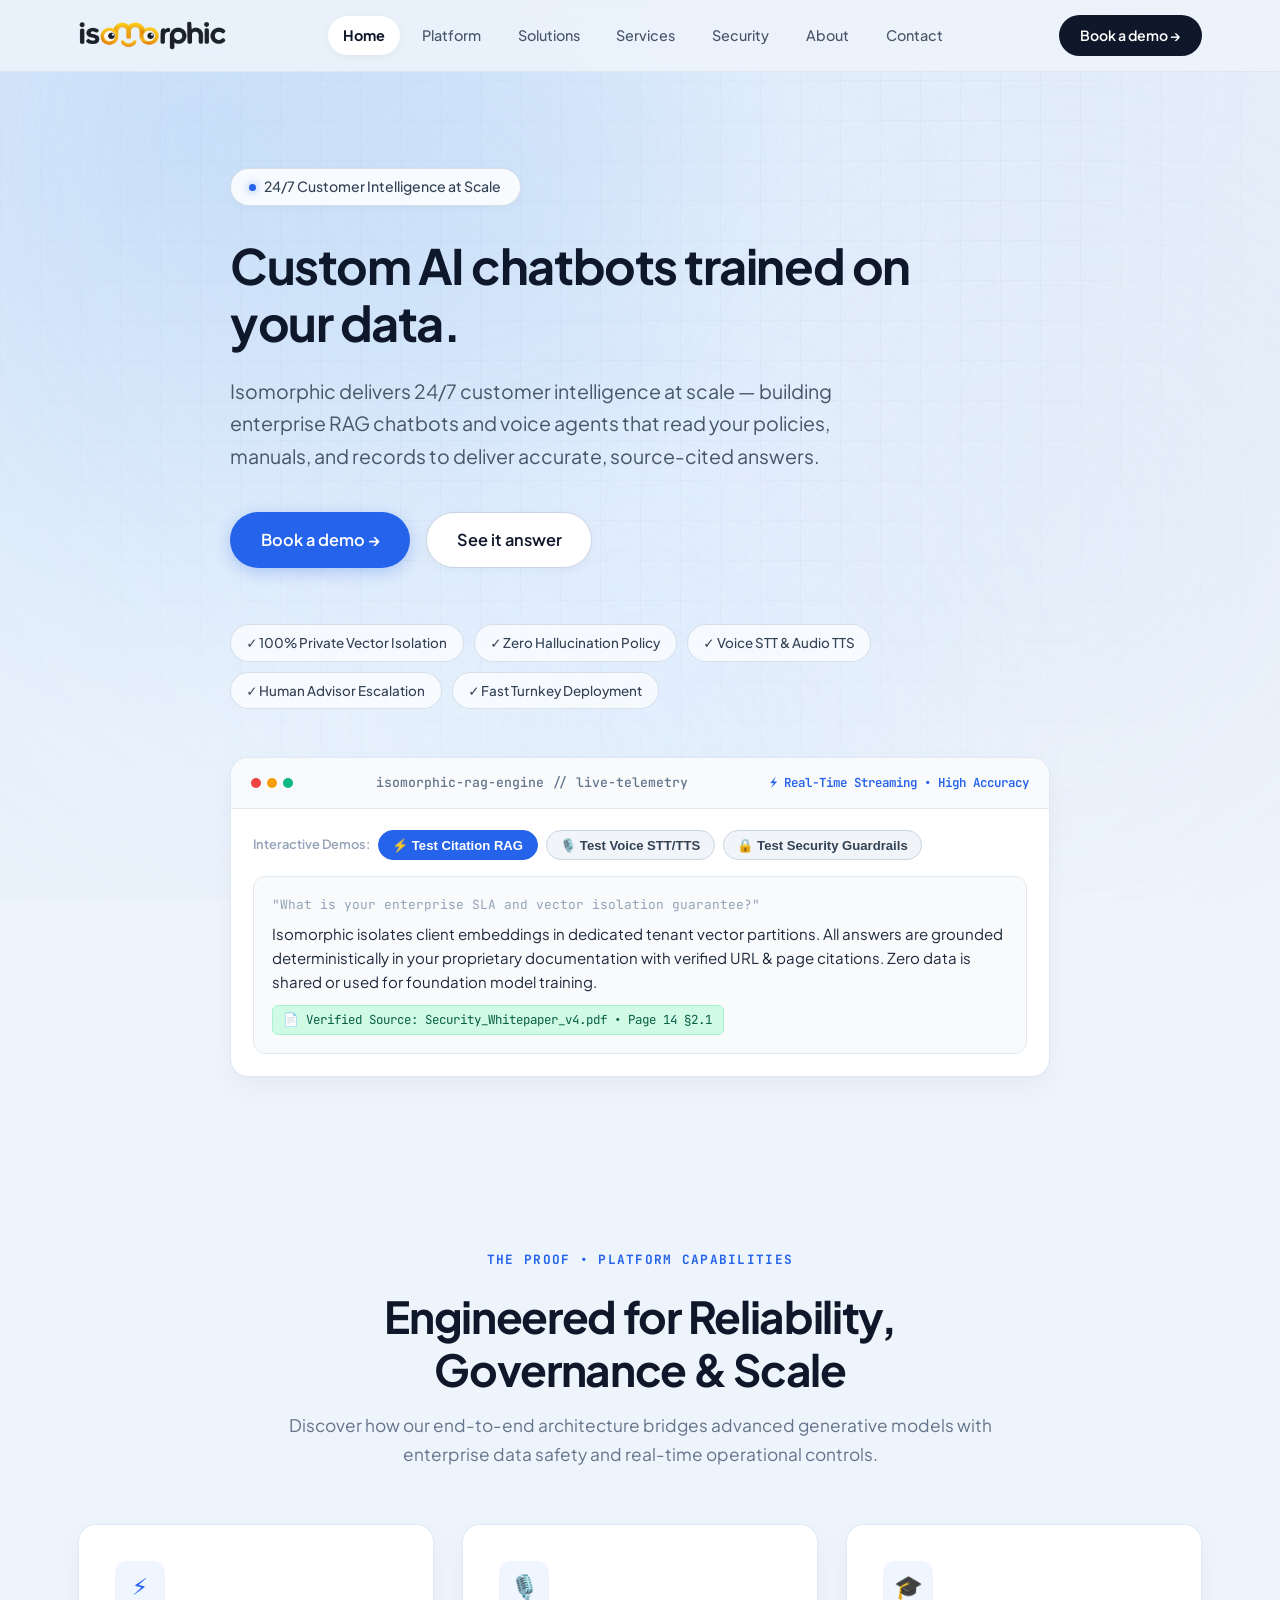
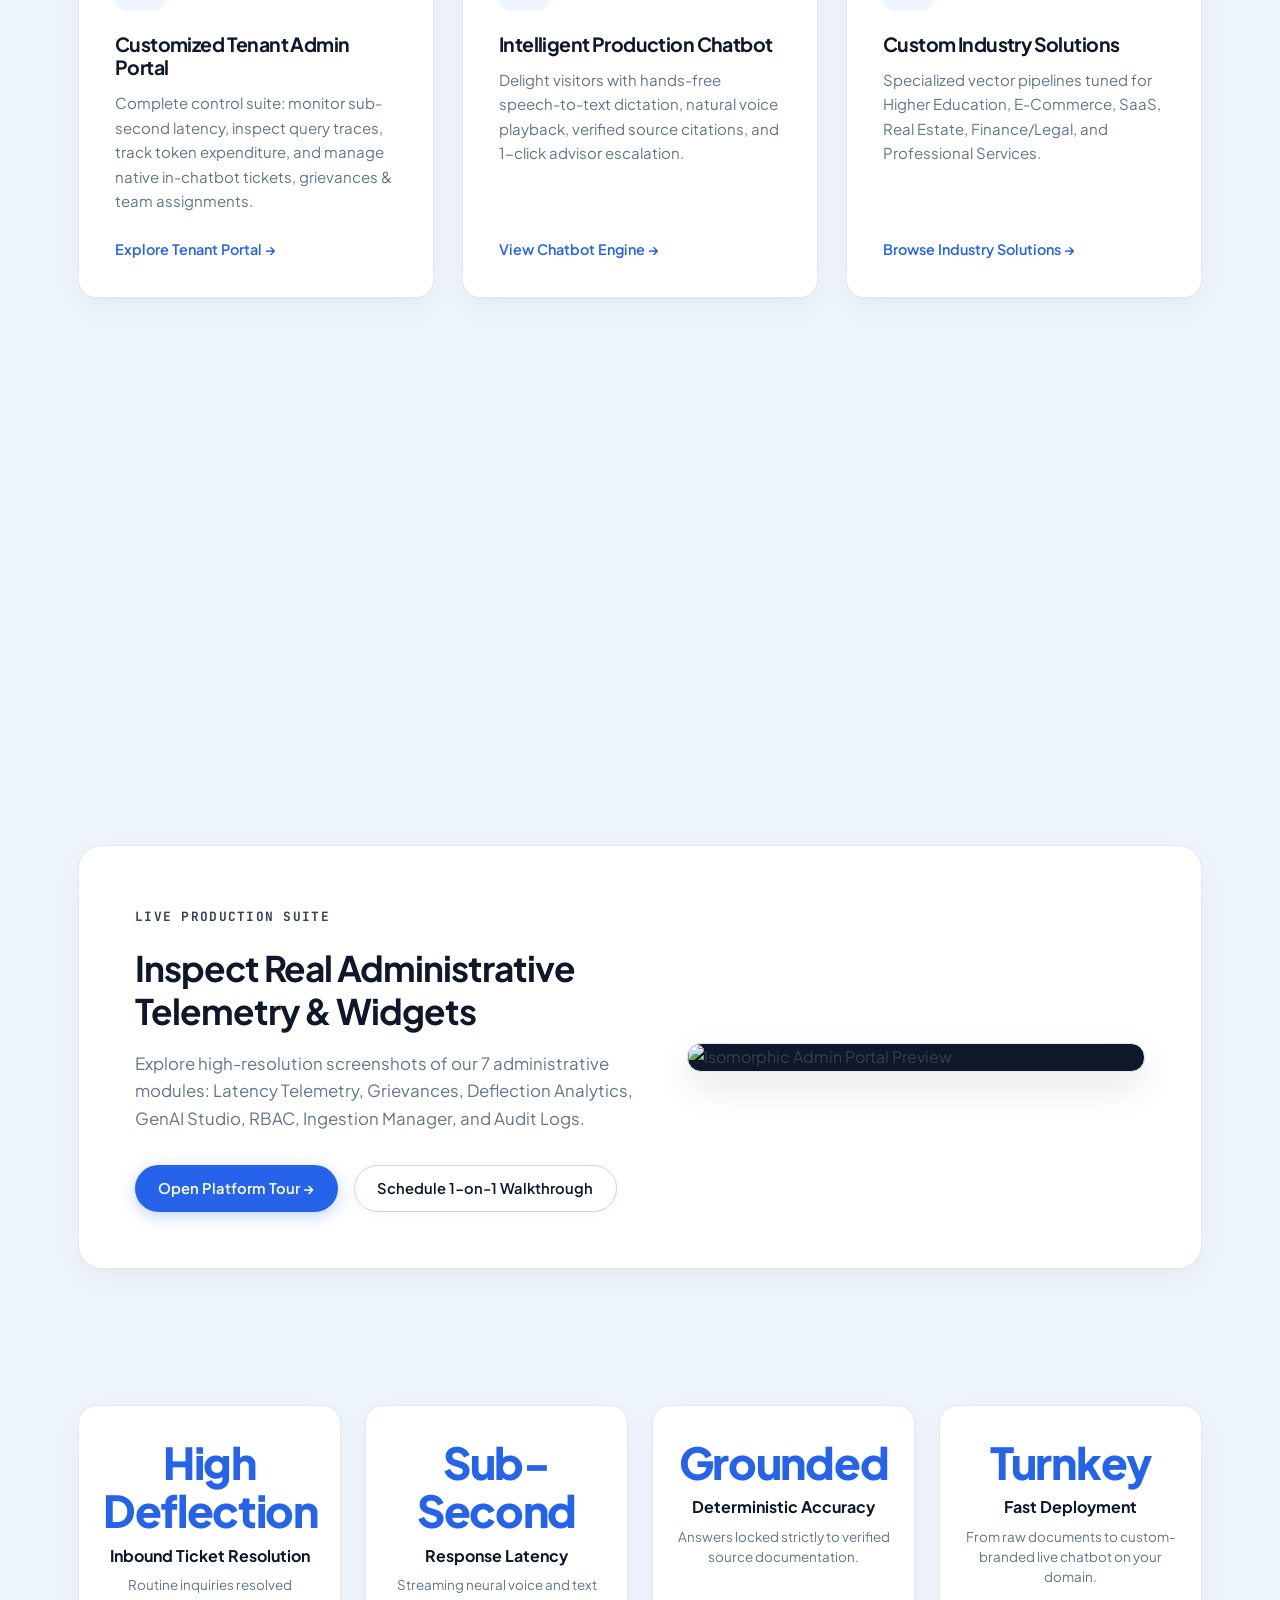
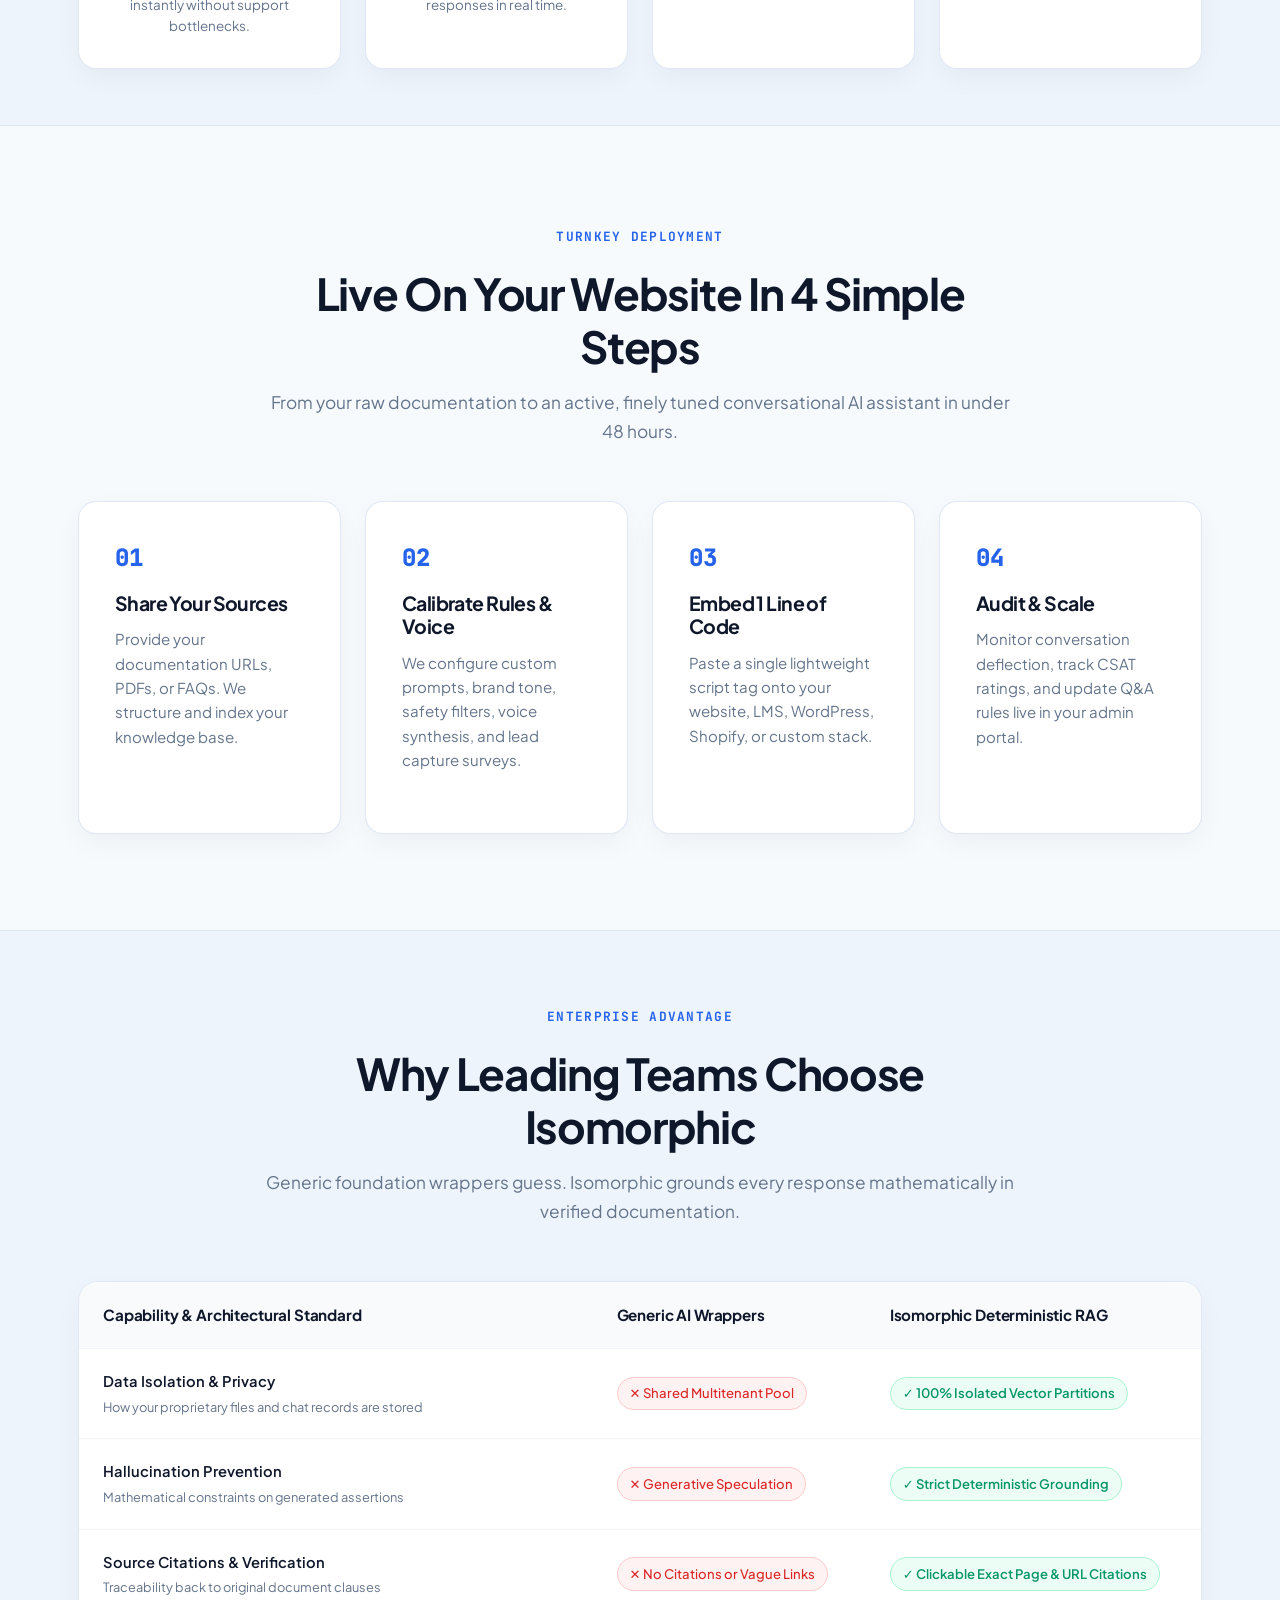
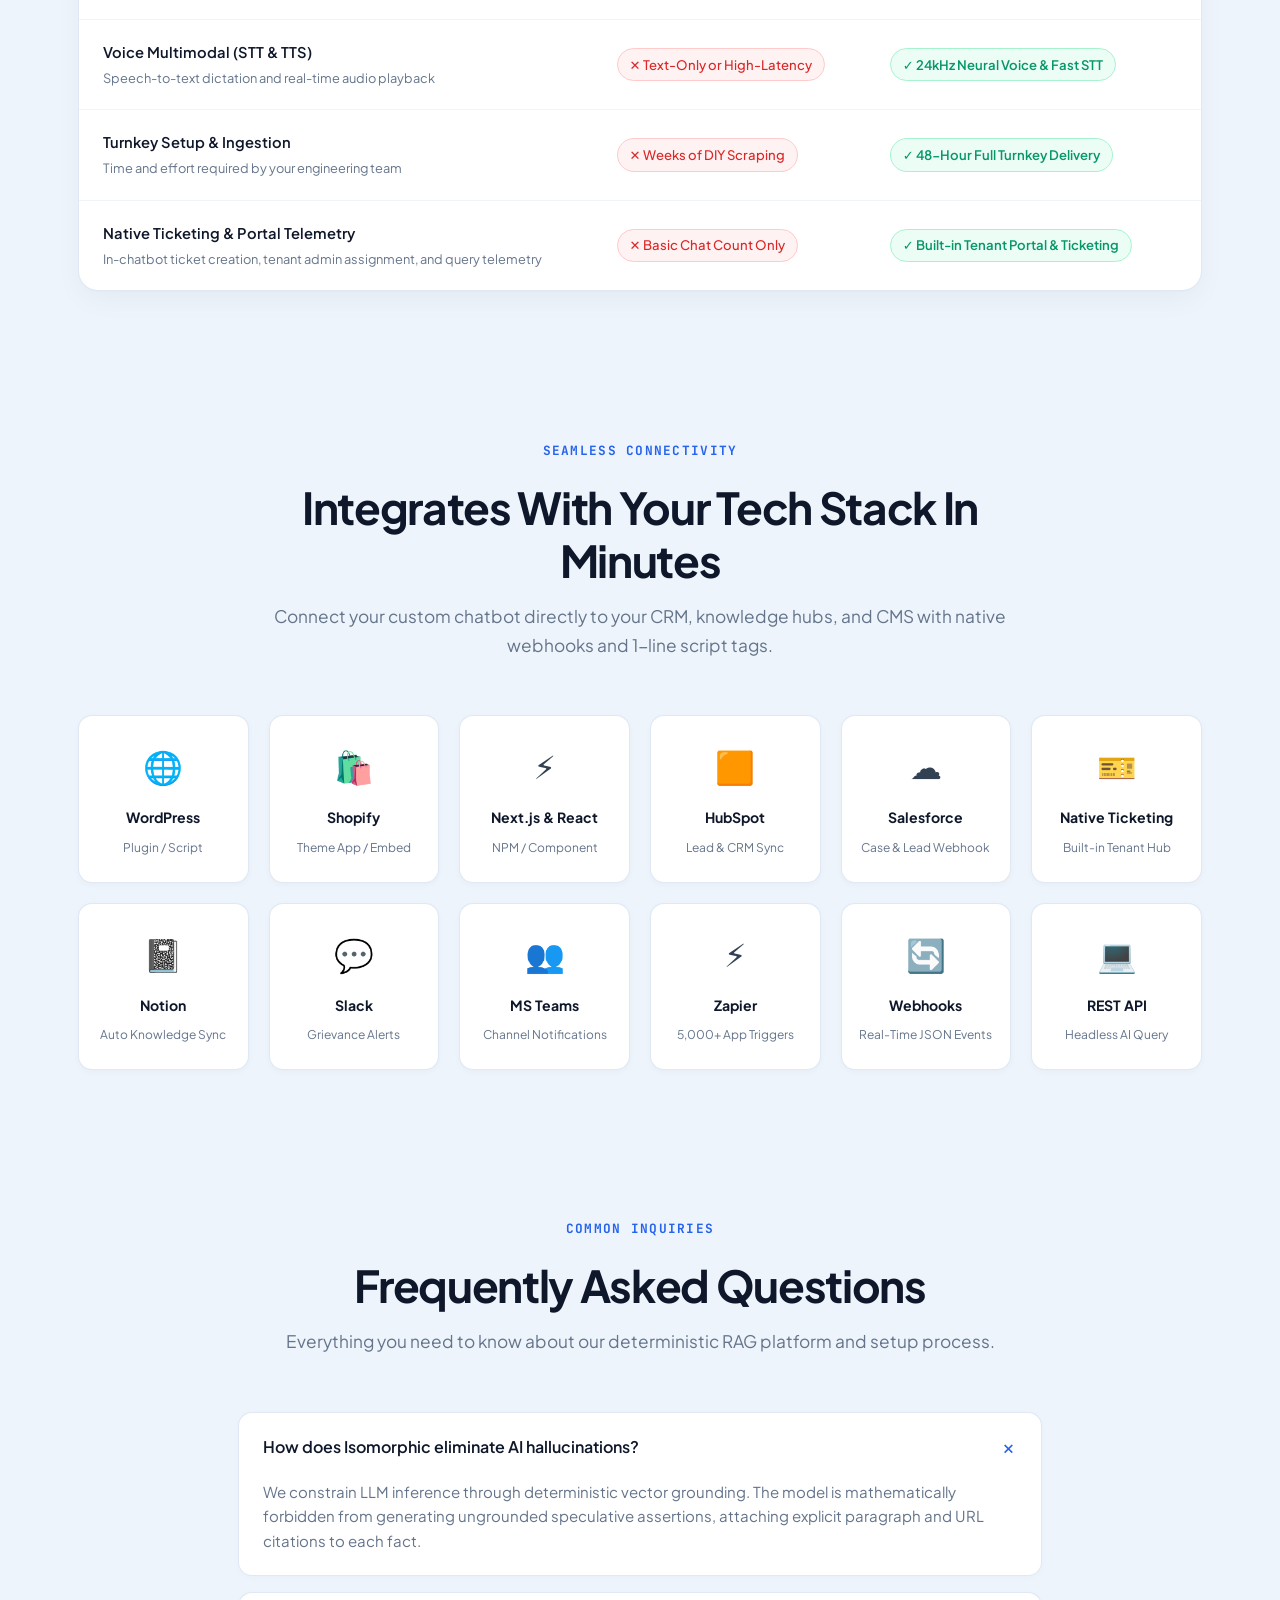
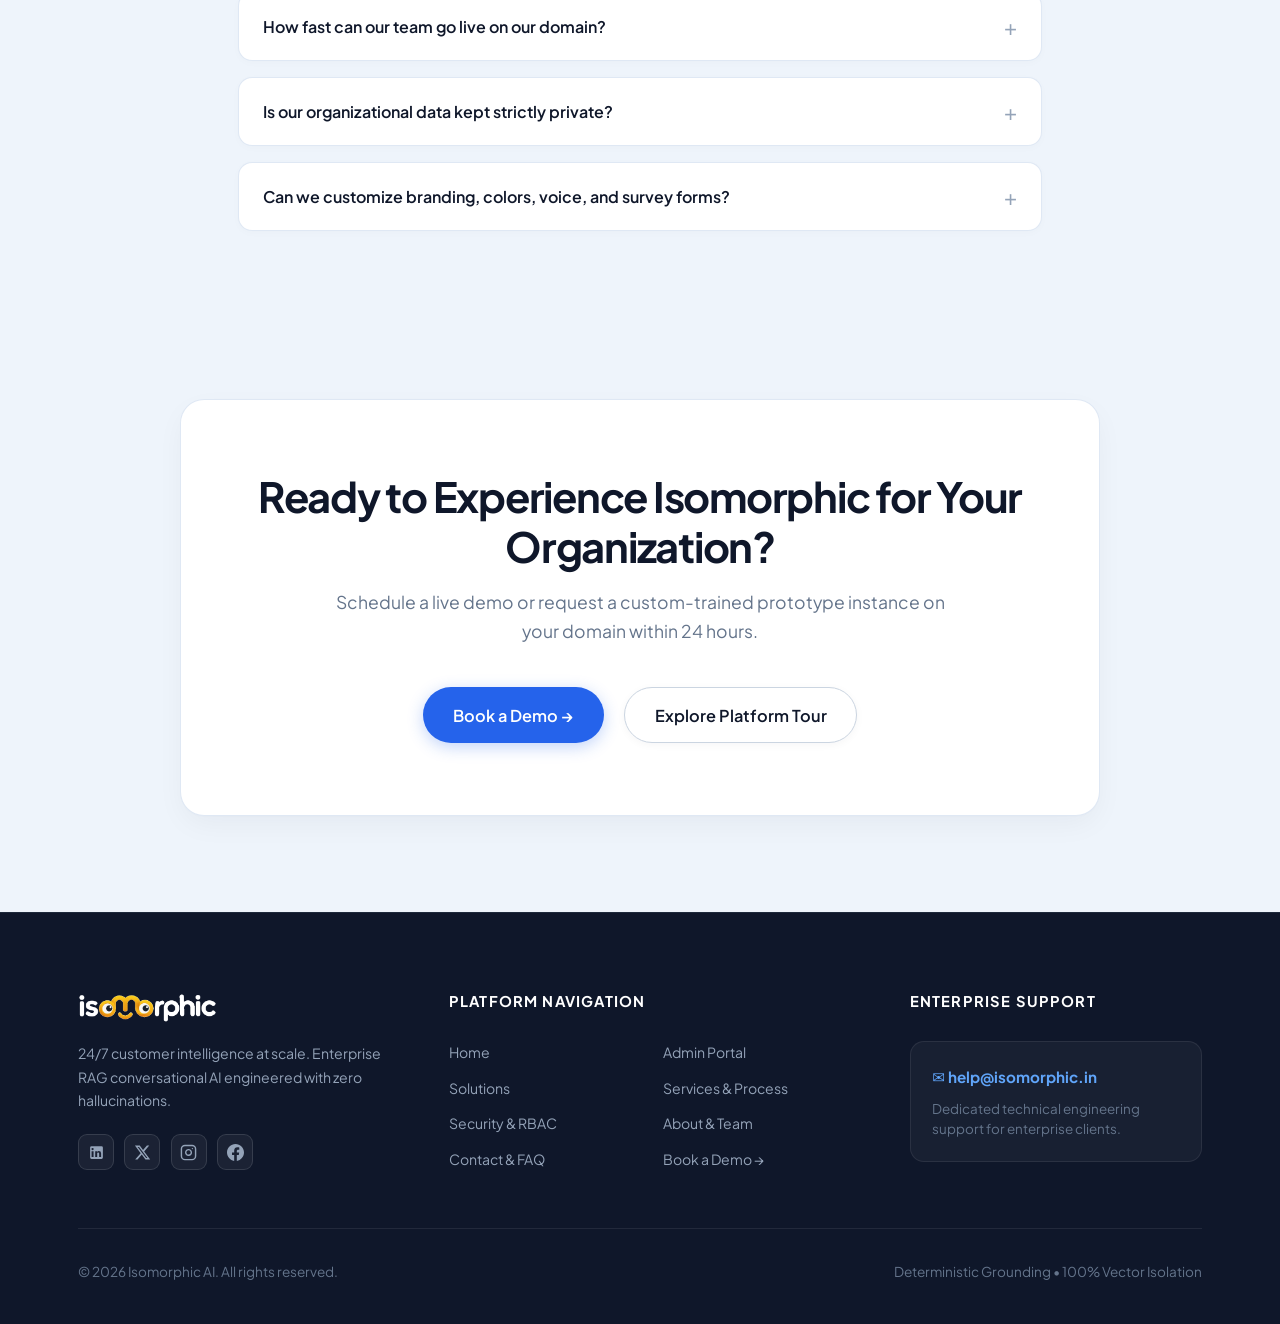
==== commit b9b19c01: "Added more info" ====
--- a/index.html
+++ b/index.html
@@ -145,10 +145,10 @@
 
                     <div class="trust-pills">
                         <span class="pill-item">✓ 100% Private Vector Isolation</span>
-                        <span class="pill-item">✓ Zero Hallucination Guarantee</span>
+                        <span class="pill-item">✓ Zero Hallucination Policy</span>
                         <span class="pill-item">✓ Voice STT &amp; Audio TTS</span>
-                        <span class="pill-item">✓ SLA &amp; Grievance Escalation</span>
-                        <span class="pill-item">✓ Live on Your Website in 48 Hours</span>
+                        <span class="pill-item">✓ Human Advisor Escalation</span>
+                        <span class="pill-item">✓ Fast Turnkey Deployment</span>
                     </div>
 
                     <!-- Interactive Live AI Sandbox HUD -->
@@ -161,7 +161,7 @@
                             </div>
                             <span class="hud-title">isomorphic-rag-engine // live-telemetry</span>
                             <div class="hud-metrics">
-                                <span id="hud-latency-text">⚡ Latency: 320ms • Confidence: 99.8%</span>
+                                <span id="hud-latency-text">⚡ Real-Time Streaming • High Accuracy</span>
                             </div>
                         </div>
                         <div class="hud-body">
@@ -176,7 +176,7 @@
                                     "What is your enterprise SLA and vector isolation guarantee?"
                                 </div>
                                 <div id="hud-output-text" style="transition: opacity 0.2s ease;">
-                                    Isomorphic isolates 100% of client embeddings in dedicated tenant vector partitions. All answers are grounded deterministically in your proprietary documentation with verified URL &amp; page citations. Zero data is shared or used for foundation model training.
+                                    Isomorphic isolates client embeddings in dedicated tenant vector partitions. All answers are grounded deterministically in your proprietary documentation with verified URL &amp; page citations. Zero data is shared or used for foundation model training.
                                 </div>
                                 <div id="hud-citation-text" class="hud-citation-badge">
                                     📄 Verified Source: Security_Whitepaper_v4.pdf • Page 14 §2.1
@@ -200,9 +200,9 @@
                 <div class="home-grid-three">
                     <div class="highlight-card spotlight-card">
                         <div class="highlight-icon">⚡</div>
-                        <h3>Administrative Portal &amp; Telemetry</h3>
-                        <p>Complete control suite: monitor sub-second latency, inspect slowest query traces, track token expenditure, and manage human grievance escalations.</p>
-                        <a href="platform.html" class="highlight-link">Explore Admin Portal &rarr;</a>
+                        <h3>Customized Tenant Admin Portal</h3>
+                        <p>Complete control suite: monitor sub-second latency, inspect query traces, track token expenditure, and manage native in-chatbot tickets, grievances &amp; team assignments.</p>
+                        <a href="platform.html" class="highlight-link">Explore Tenant Portal &rarr;</a>
                     </div>
 
                     <div class="highlight-card spotlight-card">
@@ -215,7 +215,7 @@
                     <div class="highlight-card spotlight-card">
                         <div class="highlight-icon">🎓</div>
                         <h3>Custom Industry Solutions</h3>
-                        <p>Specialized vector pipelines tuned for Higher Education, E-Commerce, SaaS, Healthcare, Finance/Legal, and B2B services.</p>
+                        <p>Specialized vector pipelines tuned for Higher Education, E-Commerce, SaaS, Real Estate, Finance/Legal, and Professional Services.</p>
                         <a href="solutions.html" class="highlight-link">Browse Industry Solutions &rarr;</a>
                     </div>
 
@@ -263,6 +263,34 @@
             </div>
         </section>
 
+        <!-- Key Metrics & ROI Stats Banner -->
+        <section class="stats-banner-section" data-reveal="fade-up">
+            <div class="container">
+                <div class="stats-grid-four">
+                    <div class="stat-card">
+                        <div class="stat-value">High Deflection</div>
+                        <div class="stat-label">Inbound Ticket Resolution</div>
+                        <div class="stat-desc">Routine inquiries resolved instantly without support bottlenecks.</div>
+                    </div>
+                    <div class="stat-card">
+                        <div class="stat-value">Sub-Second</div>
+                        <div class="stat-label">Response Latency</div>
+                        <div class="stat-desc">Streaming neural voice and text responses in real time.</div>
+                    </div>
+                    <div class="stat-card">
+                        <div class="stat-value">Grounded</div>
+                        <div class="stat-label">Deterministic Accuracy</div>
+                        <div class="stat-desc">Answers locked strictly to verified source documentation.</div>
+                    </div>
+                    <div class="stat-card">
+                        <div class="stat-value">Turnkey</div>
+                        <div class="stat-label">Fast Deployment</div>
+                        <div class="stat-desc">From raw documents to custom-branded live chatbot on your domain.</div>
+                    </div>
+                </div>
+            </div>
+        </section>
+
         <!-- Turnkey 4-Step Process Section -->
         <section class="process-section" data-reveal="fade-up">
             <div class="container">
@@ -297,15 +325,212 @@
             </div>
         </section>
 
-        <!-- Bottom CTA Banner Section -->
+        <!-- Feature Comparison Matrix -->
+        <section class="comparison-section" data-reveal="fade-up">
+            <div class="container">
+                <div class="section-title-wrap">
+                    <span class="section-eyebrow">Enterprise Advantage</span>
+                    <h2>Why Leading Teams Choose Isomorphic</h2>
+                    <p>Generic foundation wrappers guess. Isomorphic grounds every response mathematically in verified documentation.</p>
+                </div>
+
+                <div class="comparison-table-wrap">
+                    <table class="comparison-table">
+                        <thead>
+                            <tr>
+                                <th>Capability &amp; Architectural Standard</th>
+                                <th>Generic AI Wrappers</th>
+                                <th>Isomorphic Deterministic RAG</th>
+                            </tr>
+                        </thead>
+                        <tbody>
+                            <tr>
+                                <td>
+                                    <span class="table-feature-title">Data Isolation &amp; Privacy</span>
+                                    <span class="table-feature-subtitle">How your proprietary files and chat records are stored</span>
+                                </td>
+                                <td><span class="badge-loser">✕ Shared Multitenant Pool</span></td>
+                                <td><span class="badge-winner">✓ 100% Isolated Vector Partitions</span></td>
+                            </tr>
+                            <tr>
+                                <td>
+                                    <span class="table-feature-title">Hallucination Prevention</span>
+                                    <span class="table-feature-subtitle">Mathematical constraints on generated assertions</span>
+                                </td>
+                                <td><span class="badge-loser">✕ Generative Speculation</span></td>
+                                <td><span class="badge-winner">✓ Strict Deterministic Grounding</span></td>
+                            </tr>
+                            <tr>
+                                <td>
+                                    <span class="table-feature-title">Source Citations &amp; Verification</span>
+                                    <span class="table-feature-subtitle">Traceability back to original document clauses</span>
+                                </td>
+                                <td><span class="badge-loser">✕ No Citations or Vague Links</span></td>
+                                <td><span class="badge-winner">✓ Clickable Exact Page &amp; URL Citations</span></td>
+                            </tr>
+                            <tr>
+                                <td>
+                                    <span class="table-feature-title">Voice Multimodal (STT &amp; TTS)</span>
+                                    <span class="table-feature-subtitle">Speech-to-text dictation and real-time audio playback</span>
+                                </td>
+                                <td><span class="badge-loser">✕ Text-Only or High-Latency</span></td>
+                                <td><span class="badge-winner">✓ 24kHz Neural Voice &amp; Fast STT</span></td>
+                            </tr>
+                            <tr>
+                                <td>
+                                    <span class="table-feature-title">Turnkey Setup &amp; Ingestion</span>
+                                    <span class="table-feature-subtitle">Time and effort required by your engineering team</span>
+                                </td>
+                                <td><span class="badge-loser">✕ Weeks of DIY Scraping</span></td>
+                                <td><span class="badge-winner">✓ 48-Hour Full Turnkey Delivery</span></td>
+                            </tr>
+                            <tr>
+                                <td>
+                                    <span class="table-feature-title">Native Ticketing &amp; Portal Telemetry</span>
+                                    <span class="table-feature-subtitle">In-chatbot ticket creation, tenant admin assignment, and query telemetry</span>
+                                </td>
+                                <td><span class="badge-loser">✕ Basic Chat Count Only</span></td>
+                                <td><span class="badge-winner">✓ Built-in Tenant Portal &amp; Ticketing</span></td>
+                            </tr>
+                        </tbody>
+                    </table>
+                </div>
+            </div>
+        </section>
+
+        <!-- Integrations Ecosystem Grid -->
+        <section class="integrations-section" data-reveal="fade-up">
+            <div class="container">
+                <div class="section-title-wrap">
+                    <span class="section-eyebrow">Seamless Connectivity</span>
+                    <h2>Integrates With Your Tech Stack In Minutes</h2>
+                    <p>Connect your custom chatbot directly to your CRM, knowledge hubs, and CMS with native webhooks and 1-line script tags.</p>
+                </div>
+
+                <div class="integrations-grid-six">
+                    <div class="integration-item">
+                        <span class="integration-icon">🌐</span>
+                        <span class="integration-name">WordPress</span>
+                        <span class="integration-type">Plugin / Script</span>
+                    </div>
+                    <div class="integration-item">
+                        <span class="integration-icon">🛍️</span>
+                        <span class="integration-name">Shopify</span>
+                        <span class="integration-type">Theme App / Embed</span>
+                    </div>
+                    <div class="integration-item">
+                        <span class="integration-icon">⚡</span>
+                        <span class="integration-name">Next.js &amp; React</span>
+                        <span class="integration-type">NPM / Component</span>
+                    </div>
+                    <div class="integration-item">
+                        <span class="integration-icon">🟧</span>
+                        <span class="integration-name">HubSpot</span>
+                        <span class="integration-type">Lead &amp; CRM Sync</span>
+                    </div>
+                    <div class="integration-item">
+                        <span class="integration-icon">☁️</span>
+                        <span class="integration-name">Salesforce</span>
+                        <span class="integration-type">Case &amp; Lead Webhook</span>
+                    </div>
+                    <div class="integration-item">
+                        <span class="integration-icon">🎫</span>
+                        <span class="integration-name">Native Ticketing</span>
+                        <span class="integration-type">Built-in Tenant Hub</span>
+                    </div>
+                    <div class="integration-item">
+                        <span class="integration-icon">📓</span>
+                        <span class="integration-name">Notion</span>
+                        <span class="integration-type">Auto Knowledge Sync</span>
+                    </div>
+                    <div class="integration-item">
+                        <span class="integration-icon">💬</span>
+                        <span class="integration-name">Slack</span>
+                        <span class="integration-type">Grievance Alerts</span>
+                    </div>
+                    <div class="integration-item">
+                        <span class="integration-icon">👥</span>
+                        <span class="integration-name">MS Teams</span>
+                        <span class="integration-type">Channel Notifications</span>
+                    </div>
+                    <div class="integration-item">
+                        <span class="integration-icon">⚡</span>
+                        <span class="integration-name">Zapier</span>
+                        <span class="integration-type">5,000+ App Triggers</span>
+                    </div>
+                    <div class="integration-item">
+                        <span class="integration-icon">🔄</span>
+                        <span class="integration-name">Webhooks</span>
+                        <span class="integration-type">Real-Time JSON Events</span>
+                    </div>
+                    <div class="integration-item">
+                        <span class="integration-icon">💻</span>
+                        <span class="integration-name">REST API</span>
+                        <span class="integration-type">Headless AI Query</span>
+                    </div>
+                </div>
+            </div>
+        </section>
+
+        <!-- Homepage FAQ Accordion -->
+        <section class="faq-section" style="padding: 4.5rem 0; border-top: 1px solid var(--color-border);" data-reveal="fade-up">
+            <div class="container faq-container">
+                <div class="section-title-wrap">
+                    <span class="section-eyebrow">Common Inquiries</span>
+                    <h2>Frequently Asked Questions</h2>
+                    <p>Everything you need to know about our deterministic RAG platform and setup process.</p>
+                </div>
+
+                <div class="faq-accordion">
+                    <div class="faq-item active">
+                        <button type="button" class="faq-question">
+                            <span>How does Isomorphic eliminate AI hallucinations?</span>
+                            <span class="faq-icon">+</span>
+                        </button>
+                        <div class="faq-answer">
+                            <p>We constrain LLM inference through deterministic vector grounding. The model is mathematically forbidden from generating ungrounded speculative assertions, attaching explicit paragraph and URL citations to each fact.</p>
+                        </div>
+                    </div>
+                    <div class="faq-item">
+                        <button type="button" class="faq-question">
+                            <span>How fast can our team go live on our domain?</span>
+                            <span class="faq-icon">+</span>
+                        </button>
+                        <div class="faq-answer">
+                            <p>Most enterprise deployments go live within 48 to 72 hours. Simply share your website URL or knowledge documents; our founding engineering team performs vector chunking, prompt tuning, and QA verification end-to-end.</p>
+                        </div>
+                    </div>
+                    <div class="faq-item">
+                        <button type="button" class="faq-question">
+                            <span>Is our organizational data kept strictly private?</span>
+                            <span class="faq-icon">+</span>
+                        </button>
+                        <div class="faq-answer">
+                            <p>Yes. Every tenant receives dedicated vector isolation and AES-256 encrypted database partitions. Your documents and user conversations are never shared and never used to train public foundation models.</p>
+                        </div>
+                    </div>
+                    <div class="faq-item">
+                        <button type="button" class="faq-question">
+                            <span>Can we customize branding, colors, voice, and survey forms?</span>
+                            <span class="faq-icon">+</span>
+                        </button>
+                        <div class="faq-answer">
+                            <p>Yes. Custom primary brand colors, logo emblems, starter prompt chips, speech-to-text voice mic, audio TTS, and post-session lead capture / CSAT survey forms are 100% configurable in your admin portal.</p>
+                        </div>
+                    </div>
+                </div>
+            </div>
+        </section>
+
+        <!-- Bottom Action Showcase Banner -->
         <section class="cta-banner-section" data-reveal="fade-up">
             <div class="container">
                 <div class="cta-banner-box">
                     <h2>Ready to Experience Isomorphic for Your Organization?</h2>
-                    <p>Get a personalized preview instance trained on your website data within 24 hours.</p>
+                    <p>Schedule a live demo or request a custom-trained prototype instance on your domain within 24 hours.</p>
                     <div class="cta-buttons-wrap">
-                        <a href="contact.html" class="btn btn-primary btn-lg">Request Custom Consultation &rarr;</a>
-                        <a href="platform.html" class="btn btn-outline btn-lg">View Live Showcase</a>
+                        <a href="contact.html" class="btn btn-primary btn-lg">Book a Demo &rarr;</a>
+                        <a href="platform.html" class="btn btn-outline btn-lg">Explore Platform Tour</a>
                     </div>
                 </div>
             </div>
--- a/styles.css
+++ b/styles.css
@@ -2537,3 +2537,550 @@
     max-width: 860px;
     margin: 0 auto;
 }
+
+/* ==========================================================================
+   Enriched Enterprise Content Components (v21.0)
+   ========================================================================== */
+
+/* 1. Key Metrics & ROI Stats Grid */
+.stats-banner-section {
+    padding: 3.5rem 0;
+    position: relative;
+    z-index: 2;
+}
+
+.stats-grid-four {
+    display: grid;
+    grid-template-columns: repeat(4, 1fr);
+    gap: 1.5rem;
+}
+
+.stat-card {
+    background: #FFFFFF;
+    border: 1px solid var(--border-light);
+    border-radius: 18px;
+    padding: 2rem 1.5rem;
+    text-align: center;
+    box-shadow: var(--shadow-card);
+    transition: var(--transition-smooth);
+    position: relative;
+    overflow: hidden;
+}
+
+.stat-card::before {
+    content: '';
+    position: absolute;
+    top: 0;
+    left: 0;
+    right: 0;
+    height: 3px;
+    background: linear-gradient(90deg, #2563EB, #60A5FA);
+    opacity: 0;
+    transition: opacity 0.3s ease;
+}
+
+.stat-card:hover {
+    transform: translateY(-4px);
+    box-shadow: var(--shadow-card-hover);
+    border-color: var(--border-card-hover);
+}
+
+.stat-card:hover::before {
+    opacity: 1;
+}
+
+.stat-value {
+    font-size: 2.75rem;
+    font-weight: 800;
+    letter-spacing: -0.03em;
+    color: var(--color-primary-blue);
+    line-height: 1.1;
+    margin-bottom: 0.5rem;
+    font-family: var(--font-sans);
+}
+
+.stat-label {
+    font-size: 1rem;
+    font-weight: 700;
+    color: var(--color-text-title);
+    margin-bottom: 0.35rem;
+}
+
+.stat-desc {
+    font-size: 0.84rem;
+    color: var(--color-text-muted);
+    line-height: 1.5;
+}
+
+/* 2. Comparison Table Component */
+.comparison-section {
+    padding: 4.5rem 0;
+    position: relative;
+    z-index: 2;
+}
+
+.comparison-table-wrap {
+    background: #FFFFFF;
+    border: 1px solid var(--border-light);
+    border-radius: 20px;
+    overflow-x: auto;
+    box-shadow: var(--shadow-card);
+    margin-top: 2rem;
+}
+
+.comparison-table {
+    width: 100%;
+    border-collapse: collapse;
+    text-align: left;
+    min-width: 680px;
+}
+
+.comparison-table th,
+.comparison-table td {
+    padding: 1.25rem 1.5rem;
+    border-bottom: 1px solid #F1F5F9;
+    font-size: 0.92rem;
+}
+
+.comparison-table th {
+    background: #F8FAFC;
+    color: var(--color-text-title);
+    font-weight: 700;
+    font-size: 0.95rem;
+    letter-spacing: -0.01em;
+}
+
+.comparison-table tr:last-child td {
+    border-bottom: none;
+}
+
+.comparison-table tr:hover td {
+    background: rgba(248, 250, 252, 0.6);
+}
+
+.table-feature-title {
+    font-weight: 600;
+    color: var(--color-text-title);
+    display: block;
+}
+
+.table-feature-subtitle {
+    font-size: 0.8rem;
+    color: var(--color-text-muted);
+    display: block;
+    margin-top: 0.2rem;
+}
+
+.badge-winner {
+    display: inline-flex;
+    align-items: center;
+    gap: 0.35rem;
+    font-weight: 600;
+    color: #059669;
+    background: #ECFDF5;
+    border: 1px solid #A7F3D0;
+    padding: 0.3rem 0.75rem;
+    border-radius: 9999px;
+    font-size: 0.82rem;
+}
+
+.badge-loser {
+    display: inline-flex;
+    align-items: center;
+    gap: 0.35rem;
+    font-weight: 500;
+    color: #DC2626;
+    background: #FEF2F2;
+    border: 1px solid #FECACA;
+    padding: 0.3rem 0.75rem;
+    border-radius: 9999px;
+    font-size: 0.82rem;
+}
+
+/* 3. Integrations Ecosystem Grid */
+.integrations-section {
+    padding: 4.5rem 0;
+    position: relative;
+    z-index: 2;
+}
+
+.integrations-grid-six {
+    display: grid;
+    grid-template-columns: repeat(6, 1fr);
+    gap: 1.25rem;
+    margin-top: 2rem;
+}
+
+.integration-item {
+    background: #FFFFFF;
+    border: 1px solid var(--border-light);
+    border-radius: 14px;
+    padding: 1.5rem 1rem;
+    text-align: center;
+    box-shadow: var(--shadow-sm);
+    transition: var(--transition-smooth);
+    display: flex;
+    flex-direction: column;
+    align-items: center;
+    gap: 0.5rem;
+}
+
+.integration-item:hover {
+    transform: translateY(-3px);
+    border-color: var(--color-primary-border);
+    box-shadow: var(--shadow-card);
+}
+
+.integration-icon {
+    font-size: 2rem;
+    display: block;
+    margin-bottom: 0.25rem;
+}
+
+.integration-name {
+    font-weight: 700;
+    font-size: 0.88rem;
+    color: var(--color-text-title);
+}
+
+.integration-type {
+    font-size: 0.75rem;
+    color: var(--color-text-muted);
+}
+
+/* 4. Deep-Dive Sector Playbook Cards */
+.sector-deepdive-grid {
+    display: grid;
+    grid-template-columns: repeat(2, 1fr);
+    gap: 2rem;
+    margin-top: 2.5rem;
+}
+
+.sector-deepdive-card {
+    background: #FFFFFF;
+    border: 1px solid var(--border-light);
+    border-radius: 20px;
+    padding: 2.5rem 2rem;
+    box-shadow: var(--shadow-card);
+    transition: var(--transition-smooth);
+    display: flex;
+    flex-direction: column;
+    justify-content: space-between;
+}
+
+.sector-deepdive-card:hover {
+    transform: translateY(-4px);
+    border-color: var(--border-card-hover);
+    box-shadow: var(--shadow-card-hover);
+}
+
+.sector-header-wrap {
+    display: flex;
+    align-items: flex-start;
+    gap: 1.25rem;
+    margin-bottom: 1.25rem;
+}
+
+.sector-avatar-icon {
+    width: 52px;
+    height: 52px;
+    border-radius: 14px;
+    background: var(--color-primary-light);
+    border: 1px solid var(--color-primary-border);
+    display: flex;
+    align-items: center;
+    justify-content: center;
+    font-size: 1.6rem;
+    flex-shrink: 0;
+}
+
+.sector-title-box h3 {
+    font-size: 1.35rem;
+    font-weight: 800;
+    color: var(--color-text-title);
+    letter-spacing: -0.02em;
+    margin-bottom: 0.25rem;
+}
+
+.sector-title-box .sector-badge {
+    font-size: 0.78rem;
+    font-weight: 600;
+    color: var(--color-primary-blue);
+    background: rgba(37, 99, 235, 0.08);
+    padding: 0.2rem 0.65rem;
+    border-radius: 9999px;
+    display: inline-block;
+}
+
+.sector-body-text {
+    font-size: 0.92rem;
+    color: var(--color-text-body);
+    line-height: 1.65;
+    margin-bottom: 1.5rem;
+}
+
+.sector-features-list {
+    display: flex;
+    flex-direction: column;
+    gap: 0.65rem;
+    margin-bottom: 1.5rem;
+}
+
+.sector-feature-point {
+    display: flex;
+    align-items: flex-start;
+    gap: 0.6rem;
+    font-size: 0.88rem;
+    color: var(--color-text-body);
+    line-height: 1.5;
+}
+
+.sector-feature-point span.check {
+    color: #10B981;
+    font-weight: 800;
+    flex-shrink: 0;
+}
+
+.sector-metrics-bar {
+    background: #F8FAFC;
+    border: 1px solid #E2E8F0;
+    border-radius: 12px;
+    padding: 1rem 1.25rem;
+    display: flex;
+    align-items: center;
+    justify-content: space-between;
+    gap: 1rem;
+    flex-wrap: wrap;
+}
+
+.sector-metric-item {
+    display: flex;
+    flex-direction: column;
+}
+
+.sector-metric-item .val {
+    font-size: 1.15rem;
+    font-weight: 800;
+    color: var(--color-text-title);
+}
+
+.sector-metric-item .lbl {
+    font-size: 0.74rem;
+    color: var(--color-text-muted);
+    text-transform: uppercase;
+    letter-spacing: 0.04em;
+    font-weight: 600;
+}
+
+/* 5. Implementation Deliverables Timeline */
+.deliverables-section {
+    padding: 4.5rem 0;
+    position: relative;
+    z-index: 2;
+}
+
+.phase-grid {
+    display: grid;
+    grid-template-columns: repeat(3, 1fr);
+    gap: 1.75rem;
+    margin-top: 2.5rem;
+}
+
+.phase-card {
+    background: #FFFFFF;
+    border: 1px solid var(--border-light);
+    border-radius: 18px;
+    padding: 2.25rem 1.75rem;
+    box-shadow: var(--shadow-card);
+    transition: var(--transition-smooth);
+    position: relative;
+}
+
+.phase-card:hover {
+    transform: translateY(-4px);
+    border-color: var(--border-card-hover);
+    box-shadow: var(--shadow-card-hover);
+}
+
+.phase-badge {
+    display: inline-flex;
+    align-items: center;
+    font-family: var(--font-mono);
+    font-size: 0.78rem;
+    font-weight: 700;
+    color: var(--color-primary-blue);
+    background: var(--color-primary-light);
+    border: 1px solid var(--color-primary-border);
+    padding: 0.25rem 0.75rem;
+    border-radius: 9999px;
+    margin-bottom: 1rem;
+}
+
+.phase-card h3 {
+    font-size: 1.25rem;
+    font-weight: 800;
+    color: var(--color-text-title);
+    margin-bottom: 0.75rem;
+    letter-spacing: -0.01em;
+}
+
+.phase-card p {
+    font-size: 0.88rem;
+    color: var(--color-text-body);
+    line-height: 1.6;
+    margin-bottom: 1.25rem;
+}
+
+.phase-items-list {
+    list-style: none;
+    display: flex;
+    flex-direction: column;
+    gap: 0.55rem;
+}
+
+.phase-items-list li {
+    font-size: 0.84rem;
+    color: #475569;
+    display: flex;
+    align-items: center;
+    gap: 0.5rem;
+}
+
+.phase-items-list li::before {
+    content: '✓';
+    color: #10B981;
+    font-weight: 700;
+}
+
+/* 6. Security Matrix Table */
+.security-matrix-wrap {
+    background: #FFFFFF;
+    border: 1px solid var(--border-light);
+    border-radius: 20px;
+    overflow-x: auto;
+    box-shadow: var(--shadow-card);
+    margin-top: 2rem;
+}
+
+.security-matrix-table {
+    width: 100%;
+    border-collapse: collapse;
+    min-width: 720px;
+    text-align: left;
+}
+
+.security-matrix-table th,
+.security-matrix-table td {
+    padding: 1.15rem 1.35rem;
+    border-bottom: 1px solid #F1F5F9;
+    font-size: 0.88rem;
+}
+
+.security-matrix-table th {
+    background: #0F172A;
+    color: #FFFFFF;
+    font-weight: 700;
+    font-size: 0.86rem;
+    letter-spacing: 0.02em;
+}
+
+.security-matrix-table td:first-child {
+    font-weight: 700;
+    color: var(--color-text-title);
+}
+
+.security-matrix-table tr:last-child td {
+    border-bottom: none;
+}
+
+.security-matrix-table tr:hover td {
+    background: rgba(248, 250, 252, 0.7);
+}
+
+/* 7. Direct Contact Cards & Channels */
+.contact-channels-grid {
+    display: grid;
+    grid-template-columns: repeat(3, 1fr);
+    gap: 1.5rem;
+    margin-top: 3rem;
+}
+
+.channel-card {
+    background: #FFFFFF;
+    border: 1px solid var(--border-light);
+    border-radius: 16px;
+    padding: 2rem 1.5rem;
+    box-shadow: var(--shadow-card);
+    text-align: center;
+    transition: var(--transition-smooth);
+}
+
+.channel-card:hover {
+    transform: translateY(-3px);
+    border-color: var(--border-card-hover);
+    box-shadow: var(--shadow-card-hover);
+}
+
+.channel-icon {
+    font-size: 2.2rem;
+    margin-bottom: 0.75rem;
+    display: block;
+}
+
+.channel-card h4 {
+    font-size: 1.1rem;
+    font-weight: 700;
+    color: var(--color-text-title);
+    margin-bottom: 0.4rem;
+}
+
+.channel-card p {
+    font-size: 0.86rem;
+    color: var(--color-text-muted);
+    margin-bottom: 1rem;
+}
+
+.channel-link {
+    font-weight: 700;
+    font-size: 0.88rem;
+    color: var(--color-primary-blue);
+    text-decoration: none;
+    display: inline-flex;
+    align-items: center;
+    gap: 0.35rem;
+}
+
+.channel-link:hover {
+    text-decoration: underline;
+}
+
+/* Responsive adjustments for new enriched components */
+@media (max-width: 1024px) {
+    .stats-grid-four {
+        grid-template-columns: repeat(2, 1fr);
+    }
+    .integrations-grid-six {
+        grid-template-columns: repeat(3, 1fr);
+    }
+    .phase-grid {
+        grid-template-columns: 1fr;
+    }
+    .sector-deepdive-grid {
+        grid-template-columns: 1fr;
+    }
+    .contact-channels-grid {
+        grid-template-columns: 1fr;
+    }
+}
+
+@media (max-width: 640px) {
+    .stats-grid-four {
+        grid-template-columns: 1fr;
+    }
+    .integrations-grid-six {
+        grid-template-columns: repeat(2, 1fr);
+    }
+    .stat-value {
+        font-size: 2.25rem;
+    }
+}
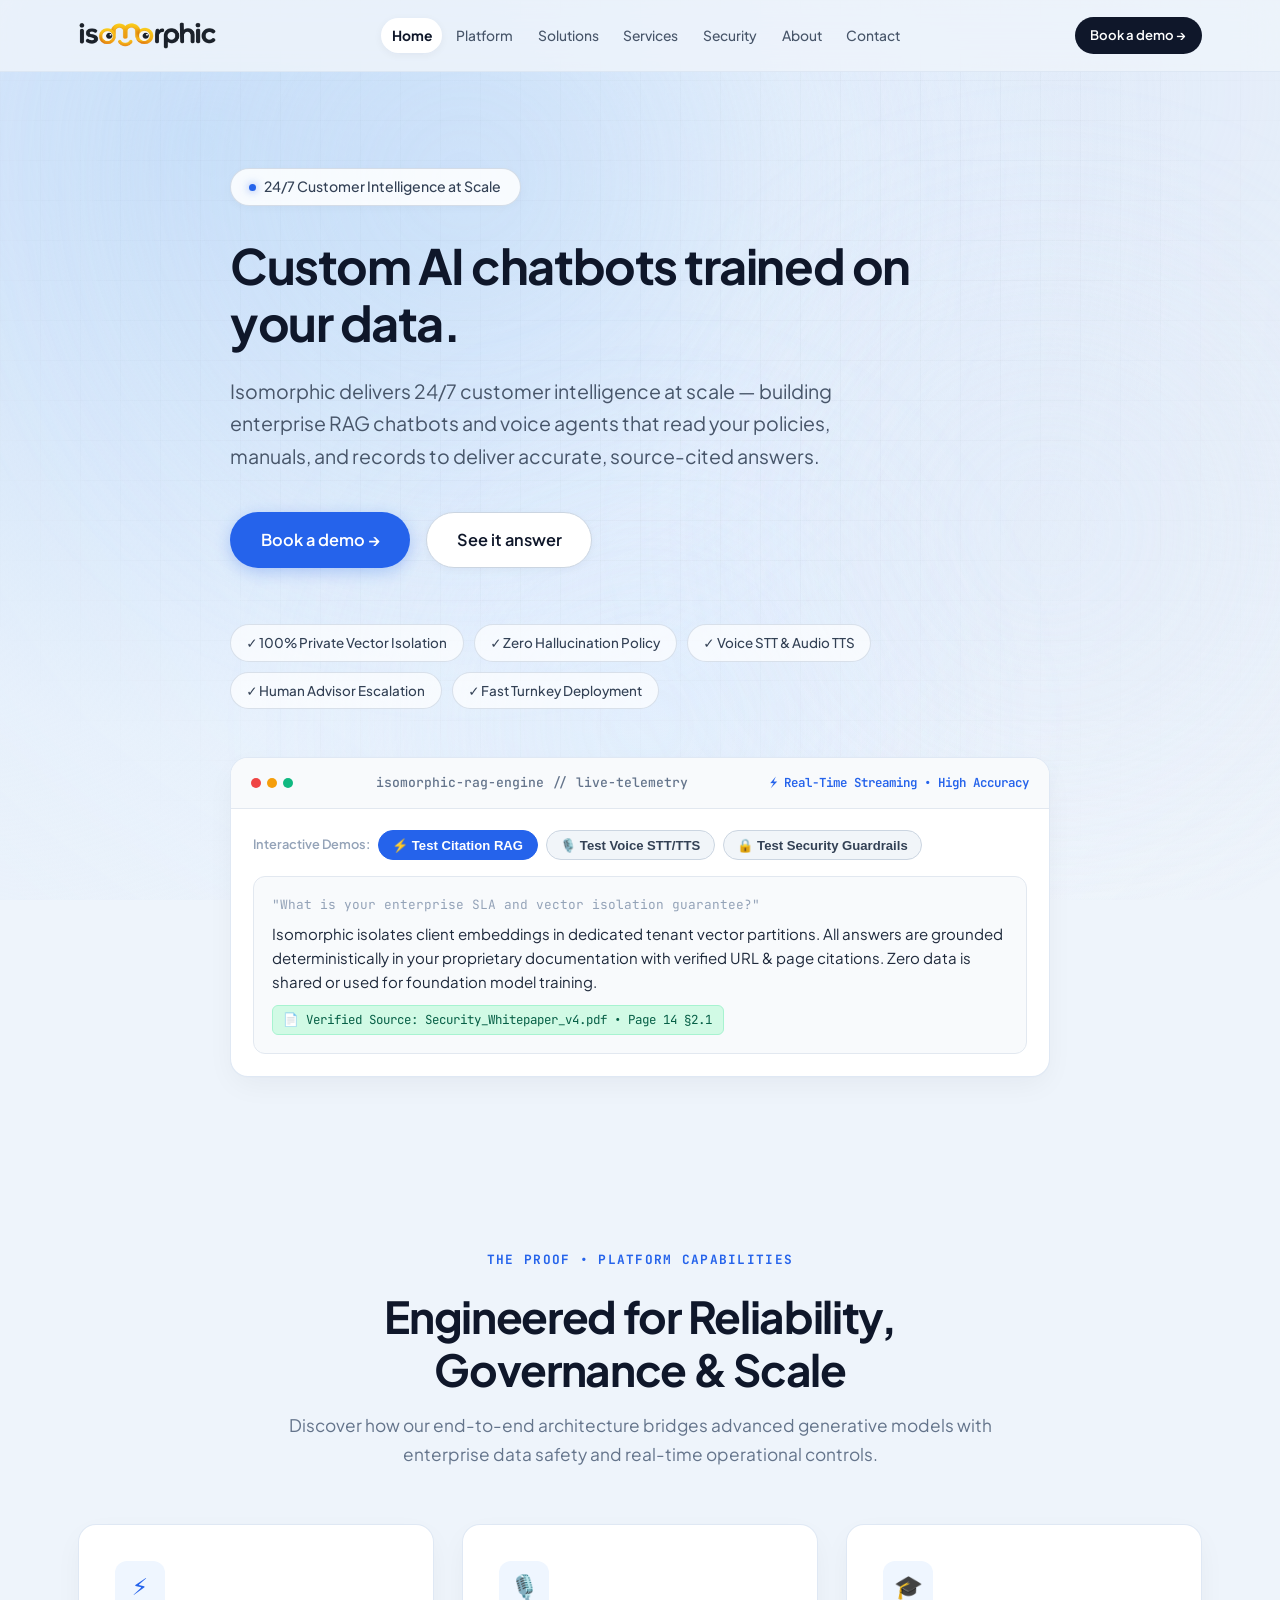
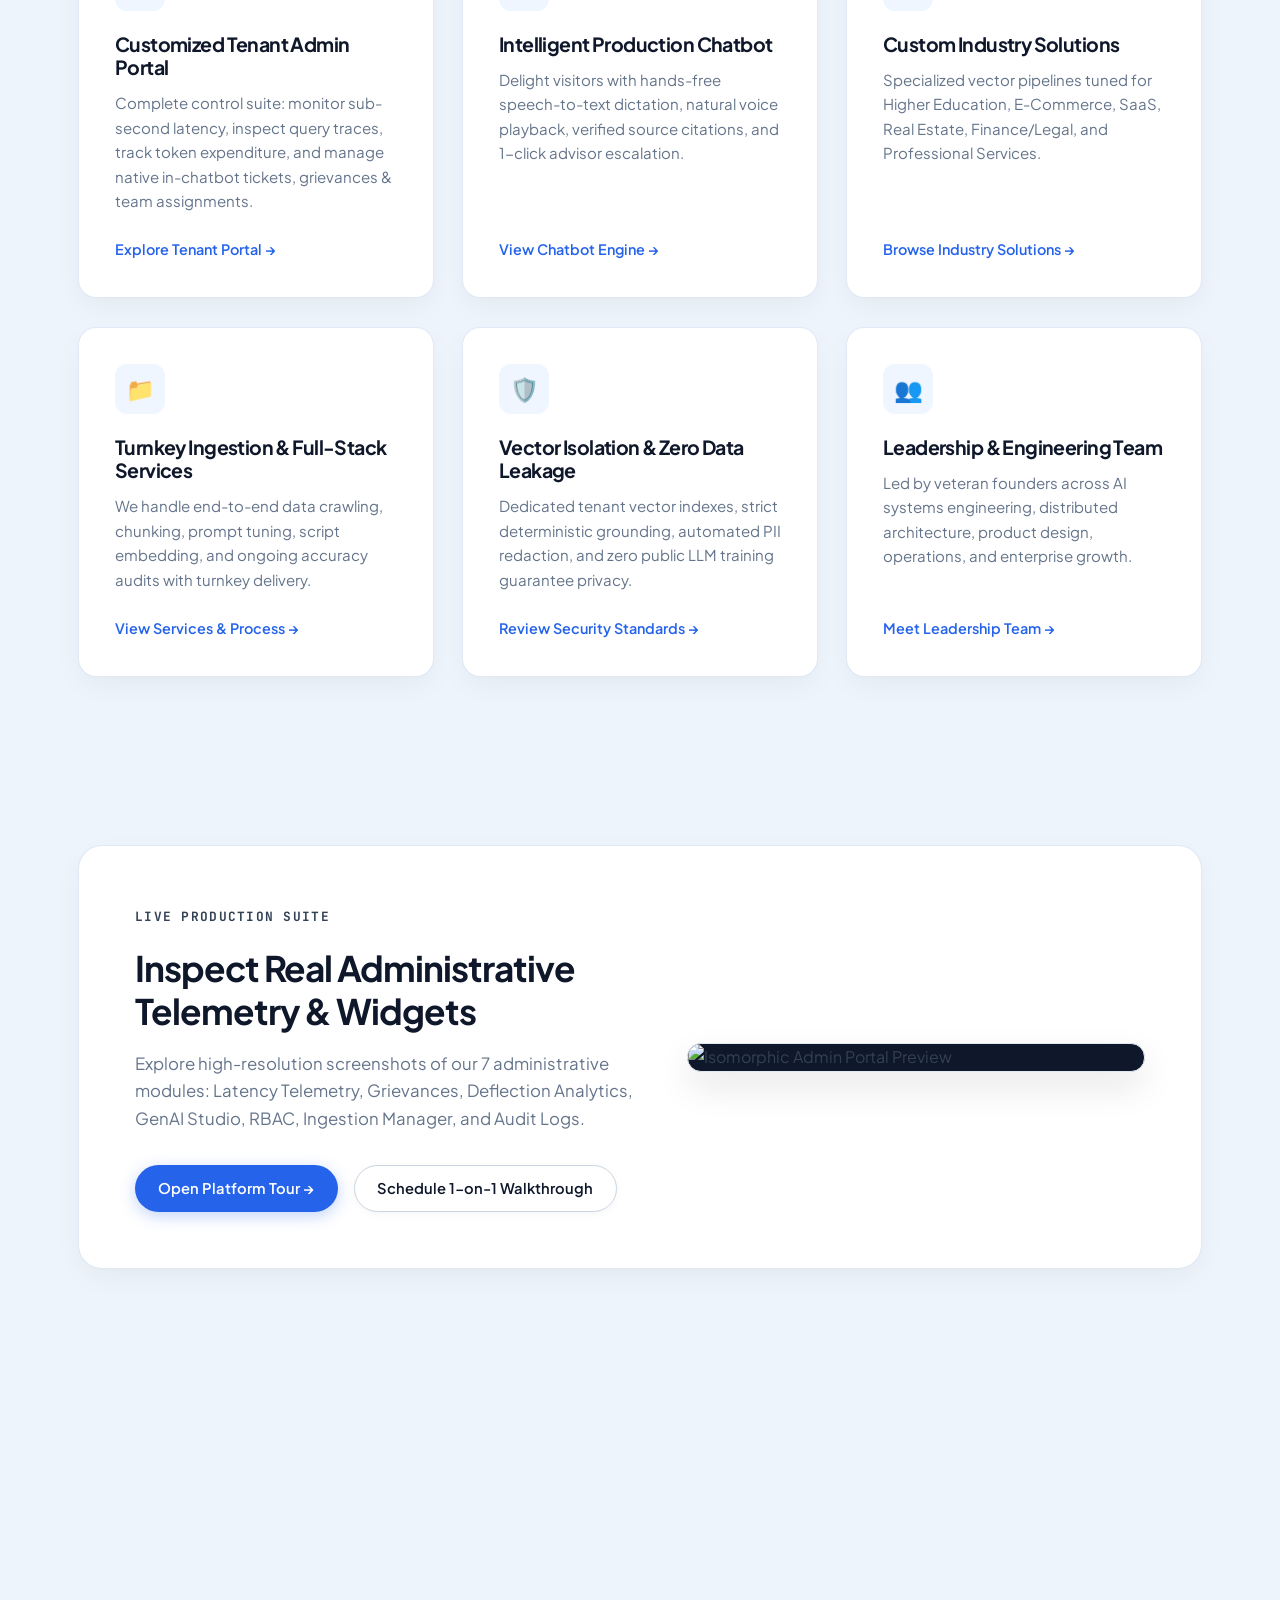
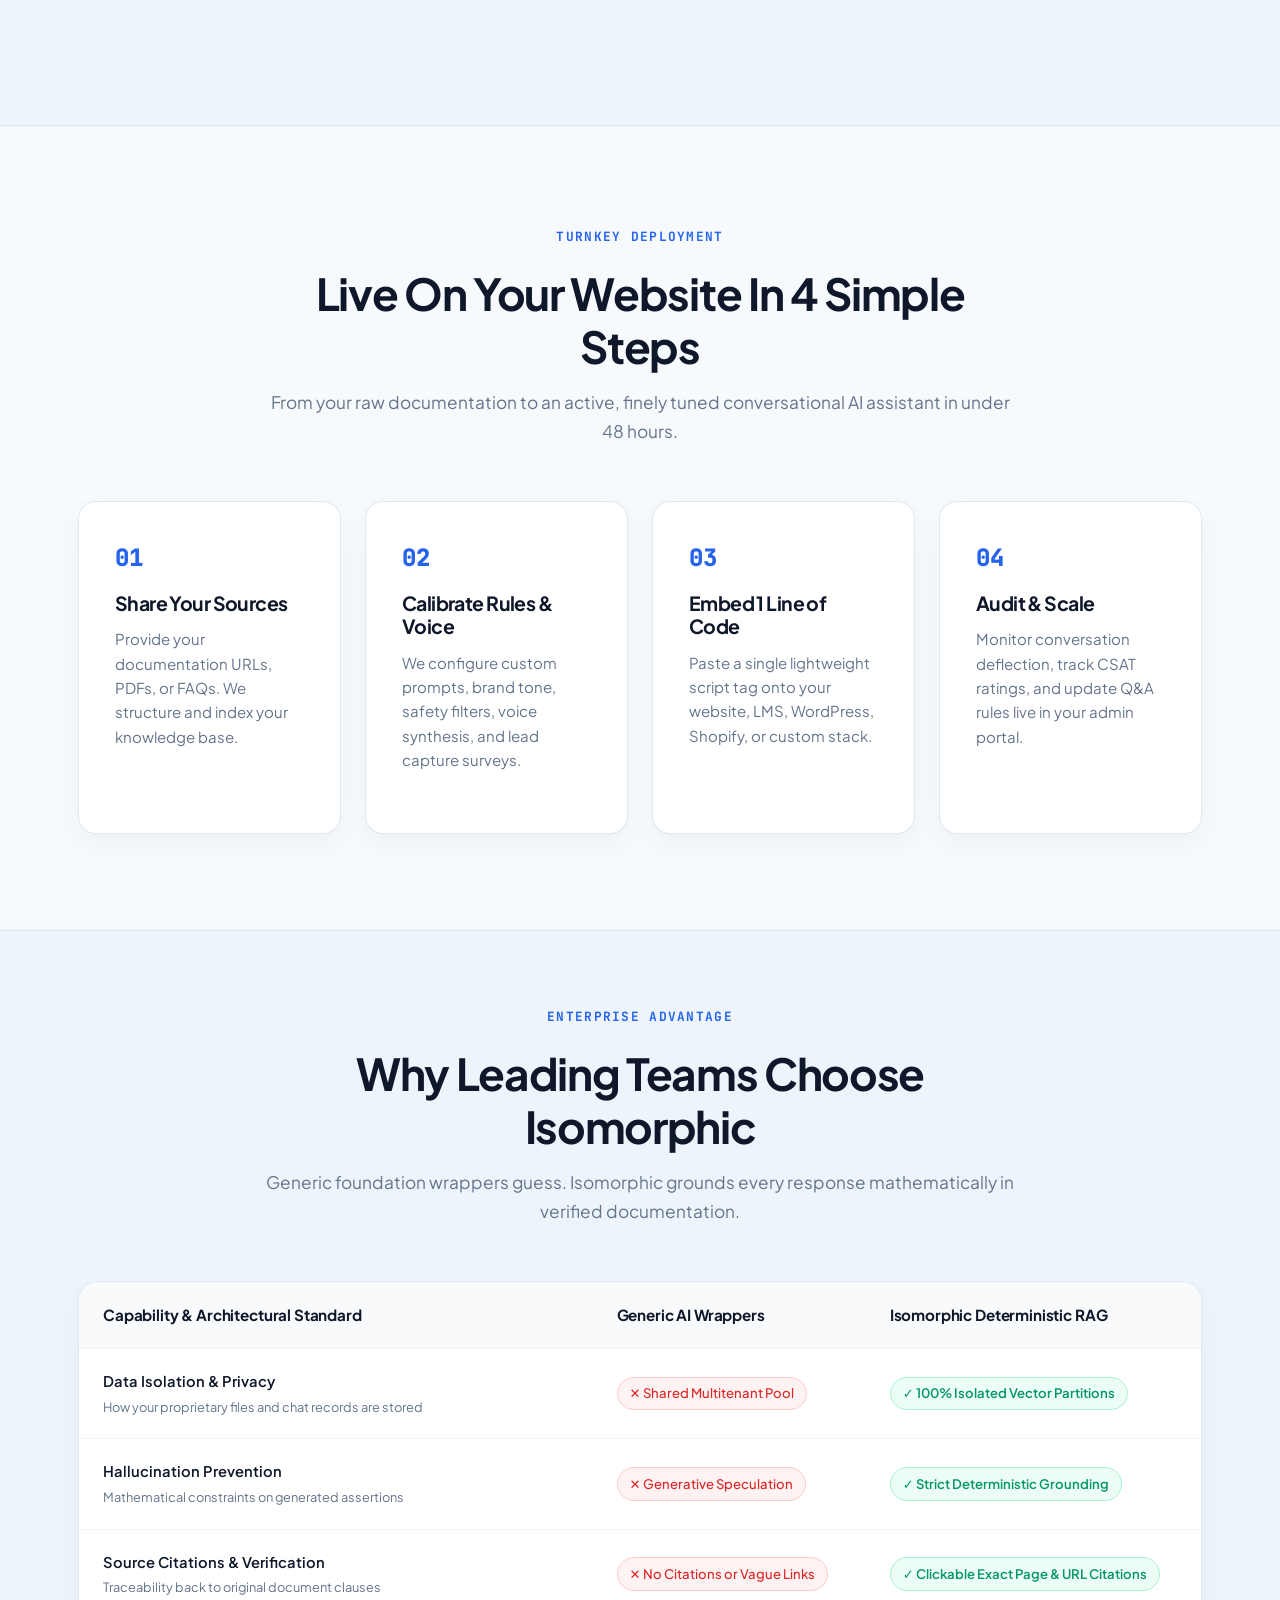
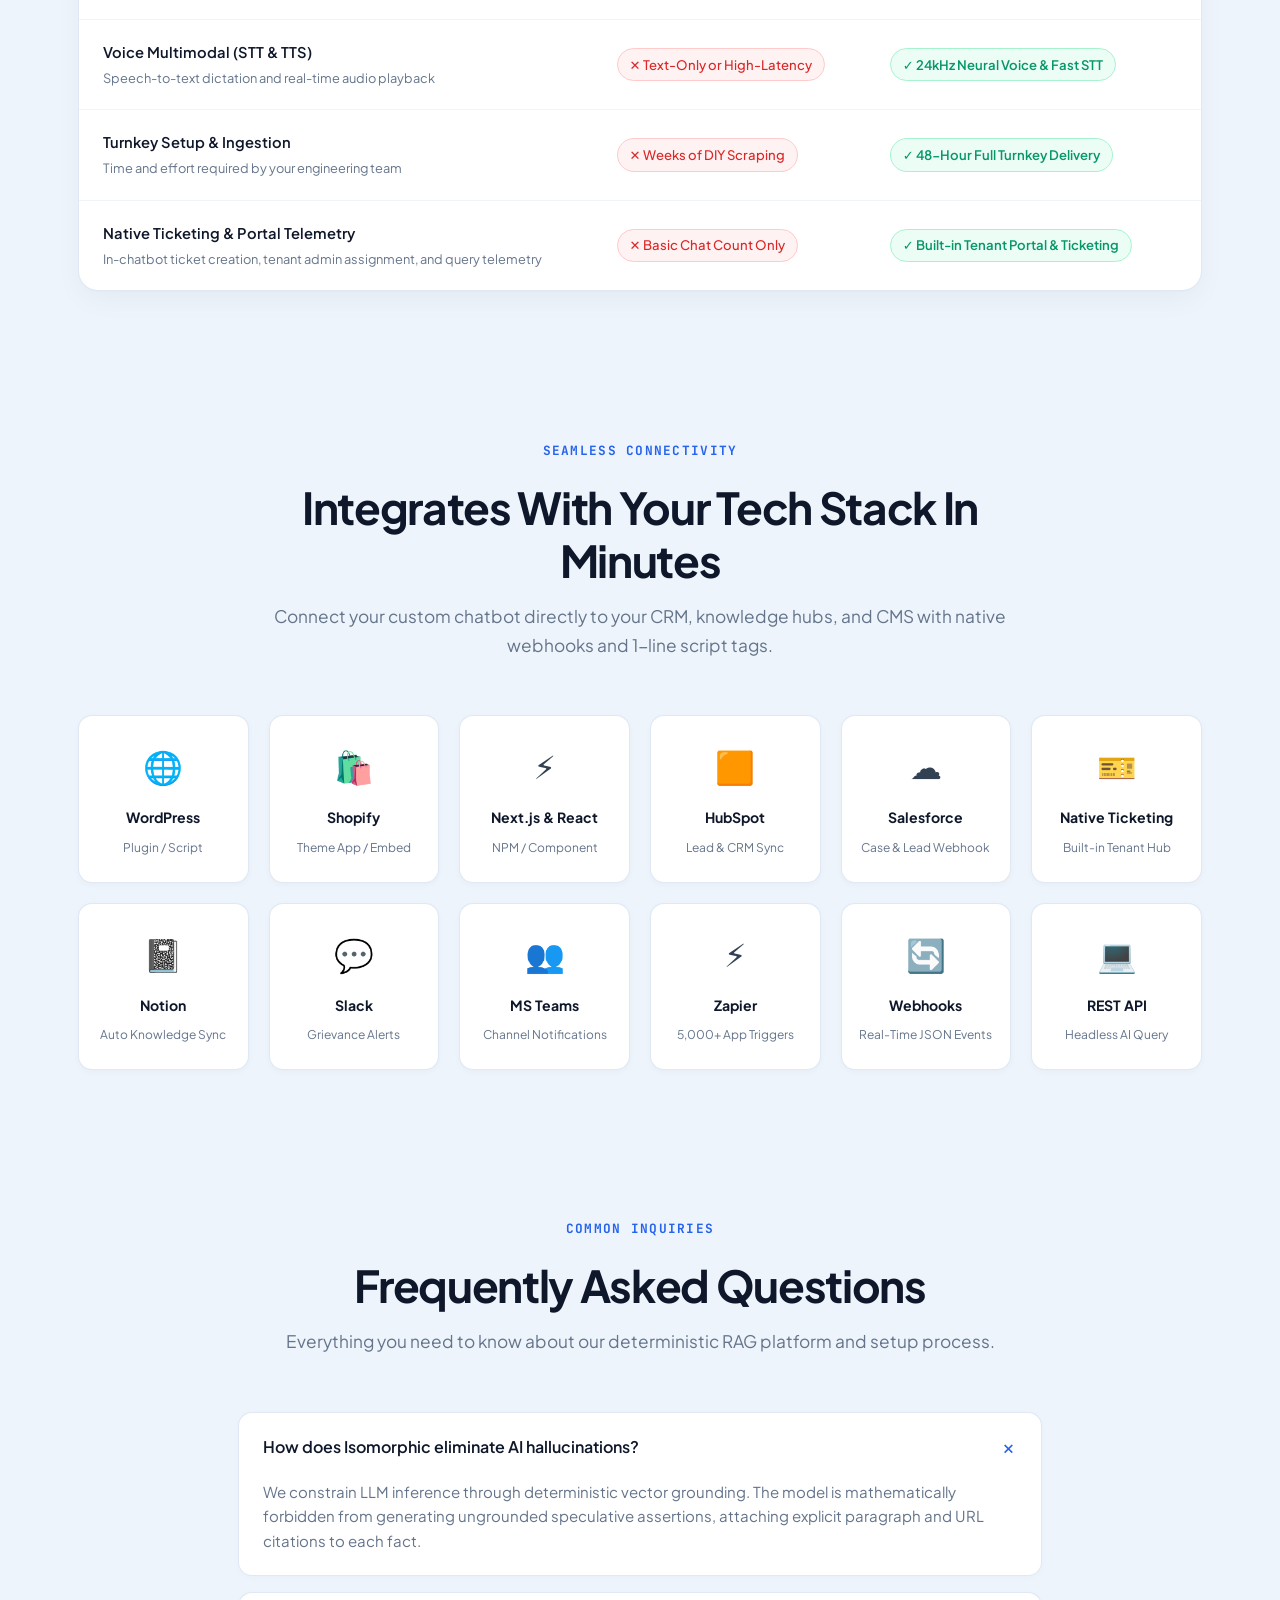
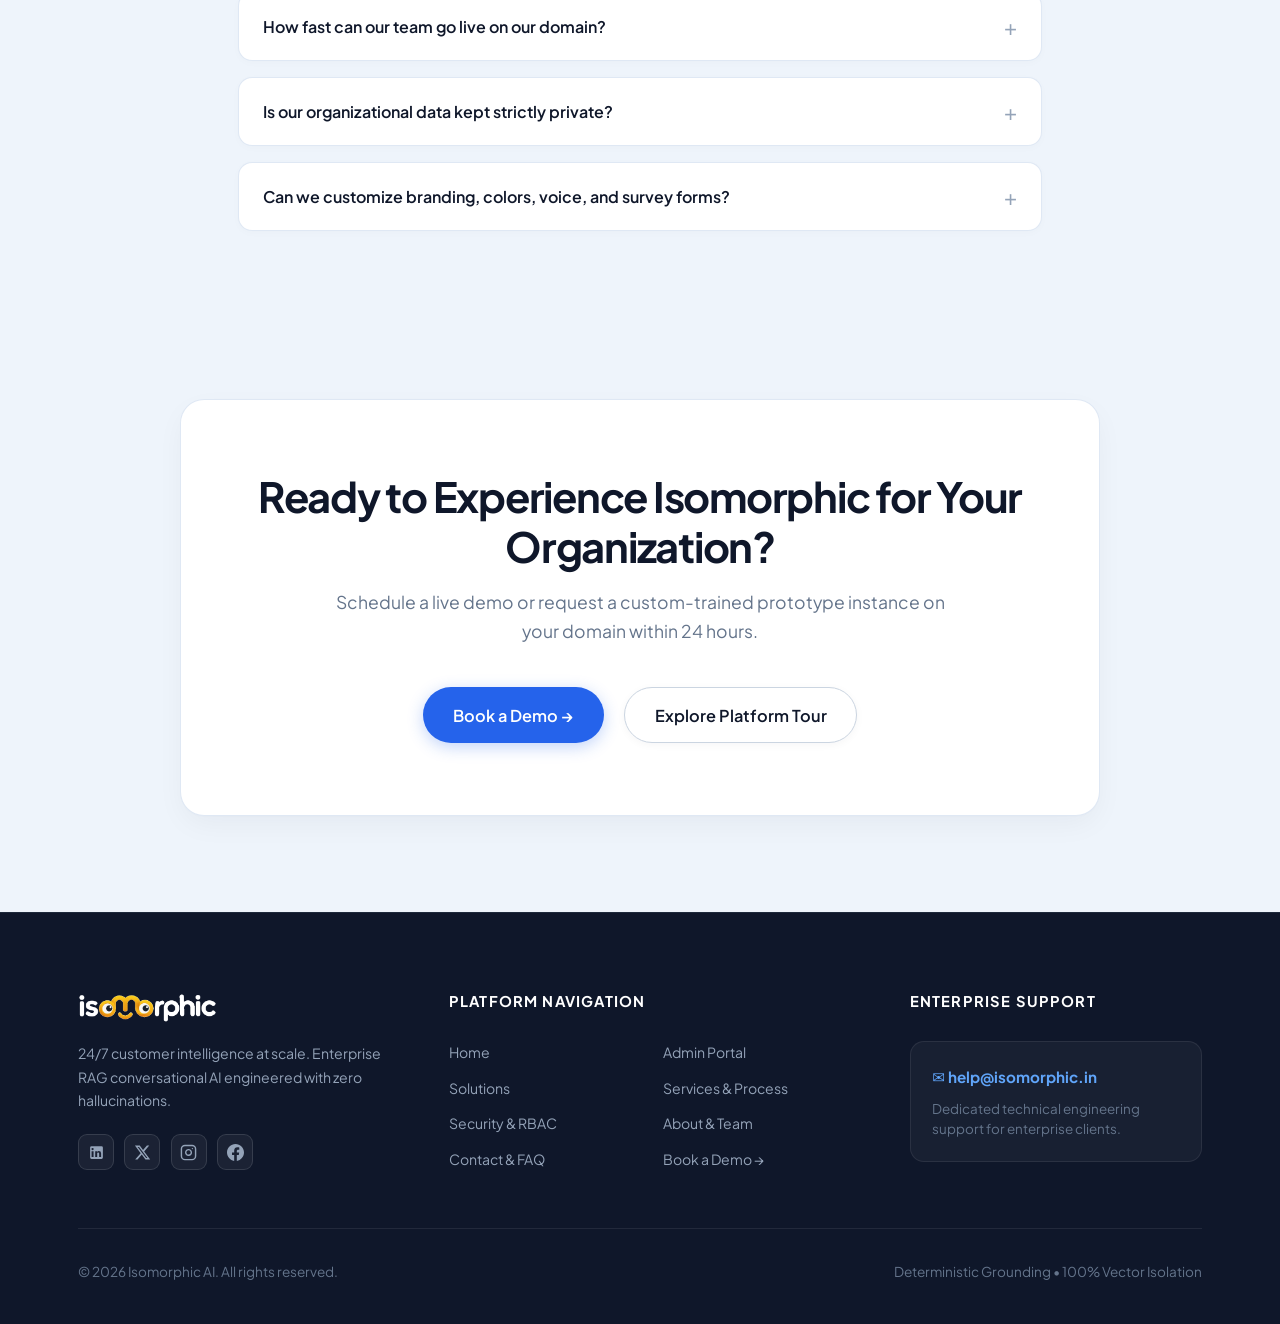
==== commit 2548cef7: "Added more info" ====
--- a/index.html
+++ b/index.html
@@ -71,7 +71,7 @@
     <link rel="preconnect" href="https://fonts.googleapis.com">
     <link rel="preconnect" href="https://fonts.gstatic.com" crossorigin>
     <link href="https://fonts.googleapis.com/css2?family=Cormorant+Garamond:wght@500;600;700&family=Plus+Jakarta+Sans:wght@400;500;600;700;800&family=JetBrains+Mono:wght@400;500;600&display=swap" rel="stylesheet">
-    <link rel="stylesheet" href="styles.css?v=20.0">
+    <link rel="stylesheet" href="styles.css?v=22.0">
 </head>
 <body>
     <!-- Luxury Animated Ambient Aurora Background & Grid -->
--- a/styles.css
+++ b/styles.css
@@ -557,7 +557,7 @@
     display: flex;
     align-items: center;
     justify-content: space-between;
-    gap: 1.5rem;
+    gap: 0.75rem;
 }
 
 .logo {
@@ -570,12 +570,13 @@
     letter-spacing: -0.02em;
     text-decoration: none;
     line-height: 1;
+    flex-shrink: 0;
 }
 
 .site-logo-img {
-    height: 32px;
+    height: 30px;
     width: auto;
-    max-width: 175px;
+    max-width: 145px;
     display: block;
     object-fit: contain;
     transition: transform 0.25s cubic-bezier(0.16, 1, 0.3, 1), opacity 0.2s ease;
@@ -599,16 +600,20 @@
 .nav-links {
     display: flex;
     align-items: center;
-    gap: 0.4rem;
+    gap: 0.18rem;
+    flex-wrap: nowrap;
+    flex-shrink: 0;
 }
 
 .nav-links a {
-    font-size: 0.9rem;
+    font-size: 0.865rem;
     font-weight: 500;
     color: #475569;
-    padding: 0.45rem 0.95rem;
+    padding: 0.38rem 0.68rem;
     border-radius: 9999px;
     transition: all 0.2s ease;
+    white-space: nowrap;
+    display: inline-block;
 }
 
 .nav-links a:hover {
@@ -626,7 +631,14 @@
 .nav-actions {
     display: flex;
     align-items: center;
-    gap: 0.75rem;
+    gap: 0.5rem;
+    flex-shrink: 0;
+}
+
+.nav-actions .btn-dark-pill {
+    padding: 0.42rem 0.92rem;
+    font-size: 0.82rem;
+    white-space: nowrap;
 }
 
 .mobile-menu-toggle {
@@ -2143,10 +2155,30 @@
     }
 }
 
-@media (max-width: 768px) {
-    .container {
-        padding: 0 1.25rem;
-    }
+/* Mid-Size Desktop Navbar (993px - 1140px) */
+@media (min-width: 993px) and (max-width: 1140px) {
+    .nav-container {
+        gap: 0.4rem;
+    }
+    .site-logo-img {
+        max-width: 125px;
+        height: 26px;
+    }
+    .nav-links {
+        gap: 0.1rem;
+    }
+    .nav-links a {
+        font-size: 0.82rem;
+        padding: 0.32rem 0.52rem;
+    }
+    .nav-actions .btn-dark-pill {
+        padding: 0.38rem 0.78rem;
+        font-size: 0.78rem;
+    }
+}
+
+/* Responsive Navigation Breakpoint (<= 992px) */
+@media (max-width: 992px) {
     .mobile-menu-toggle {
         display: flex;
     }
@@ -2169,19 +2201,22 @@
     }
     .nav-links {
         display: none;
-        position: absolute;
+        position: fixed;
         top: var(--nav-height);
         left: 0;
         width: 100%;
-        background: rgba(238, 244, 251, 0.97);
-        backdrop-filter: blur(16px);
-        -webkit-backdrop-filter: blur(16px);
+        max-height: calc(100vh - var(--nav-height));
+        overflow-y: auto;
+        -webkit-overflow-scrolling: touch;
+        background: rgba(238, 244, 251, 0.98);
+        backdrop-filter: blur(20px);
+        -webkit-backdrop-filter: blur(20px);
         border-bottom: 1px solid var(--border-light);
         flex-direction: column;
-        padding: 1.25rem 1.5rem;
-        gap: 0.4rem;
-        box-shadow: 0 16px 36px rgba(15, 23, 42, 0.12);
-        z-index: 99999;
+        padding: 1.25rem 1.5rem 2.5rem 1.5rem;
+        gap: 0.5rem;
+        box-shadow: 0 24px 48px rgba(15, 23, 42, 0.16);
+        z-index: 999999;
     }
     .nav-links.active {
         display: flex;
@@ -2189,12 +2224,25 @@
     .nav-links a {
         width: 100%;
         text-align: left;
-        padding: 0.75rem 1rem;
-        border-radius: 8px;
-        font-size: 0.95rem;
+        padding: 0.85rem 1.2rem;
+        border-radius: 10px;
+        font-size: 1rem;
+        font-weight: 600;
+        color: var(--color-text-title);
+        background: rgba(255, 255, 255, 0.6);
+        border: 1px solid rgba(218, 228, 242, 0.7);
     }
     .nav-links a:hover, .nav-links a.nav-active {
-        background: rgba(37, 99, 235, 0.08);
+        background: #FFFFFF;
+        color: var(--color-primary-blue);
+        border-color: var(--color-primary-border);
+        box-shadow: 0 4px 14px rgba(37, 99, 235, 0.08);
+    }
+}
+
+@media (max-width: 768px) {
+    .container {
+        padding: 0 1.25rem;
     }
     
     /* Section Paddings on Mobile */
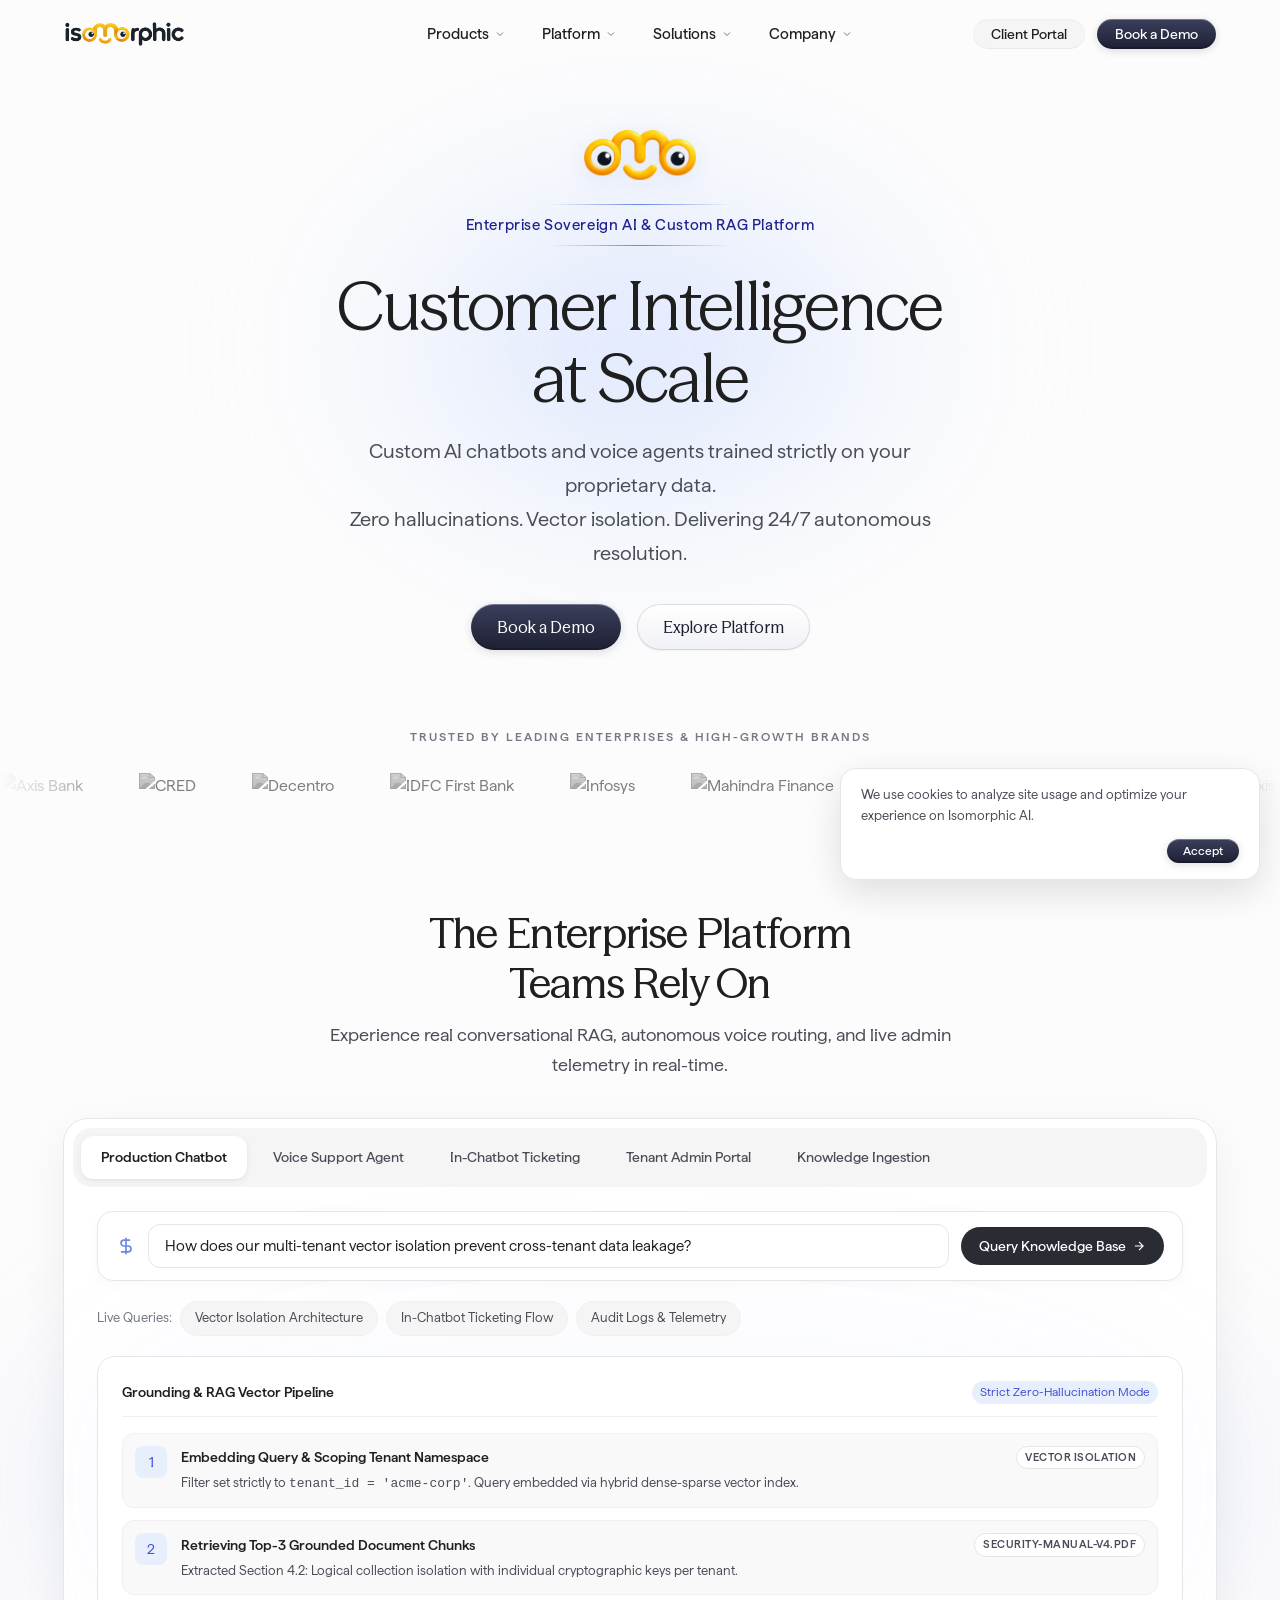
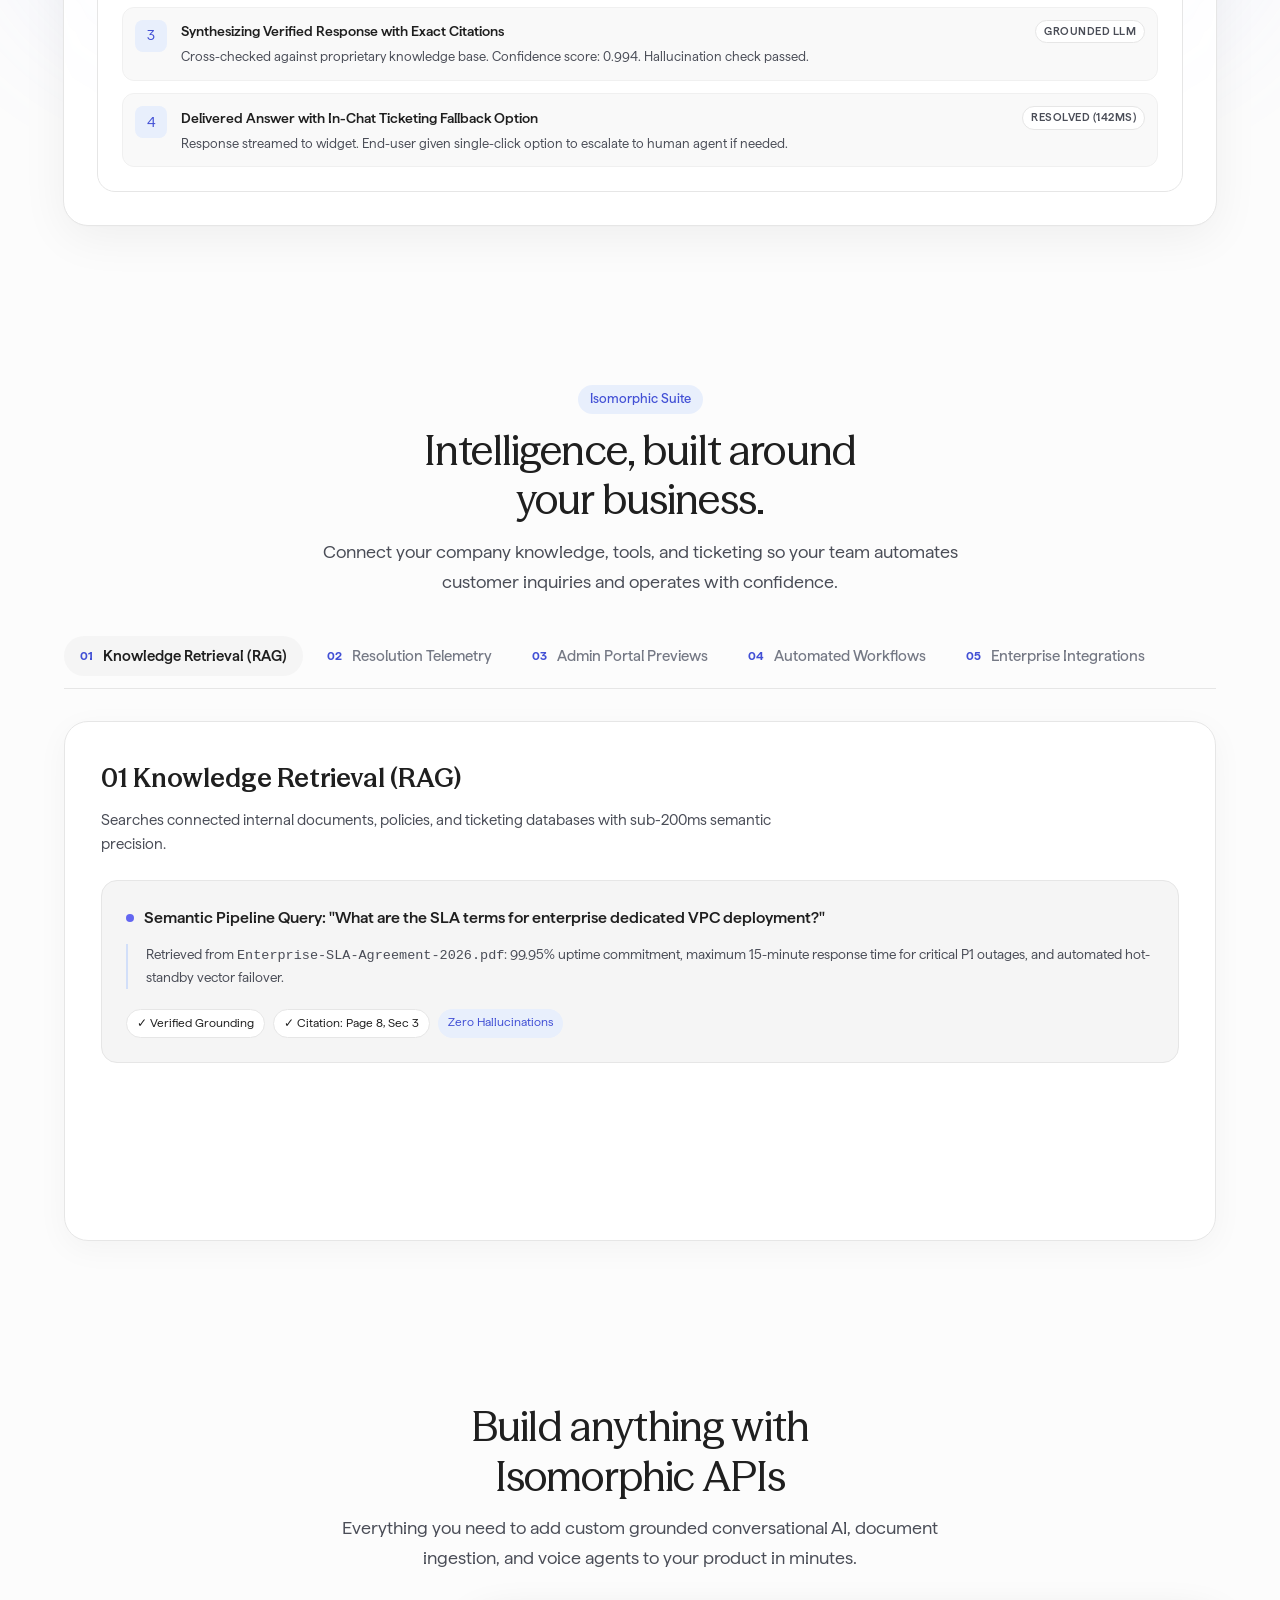
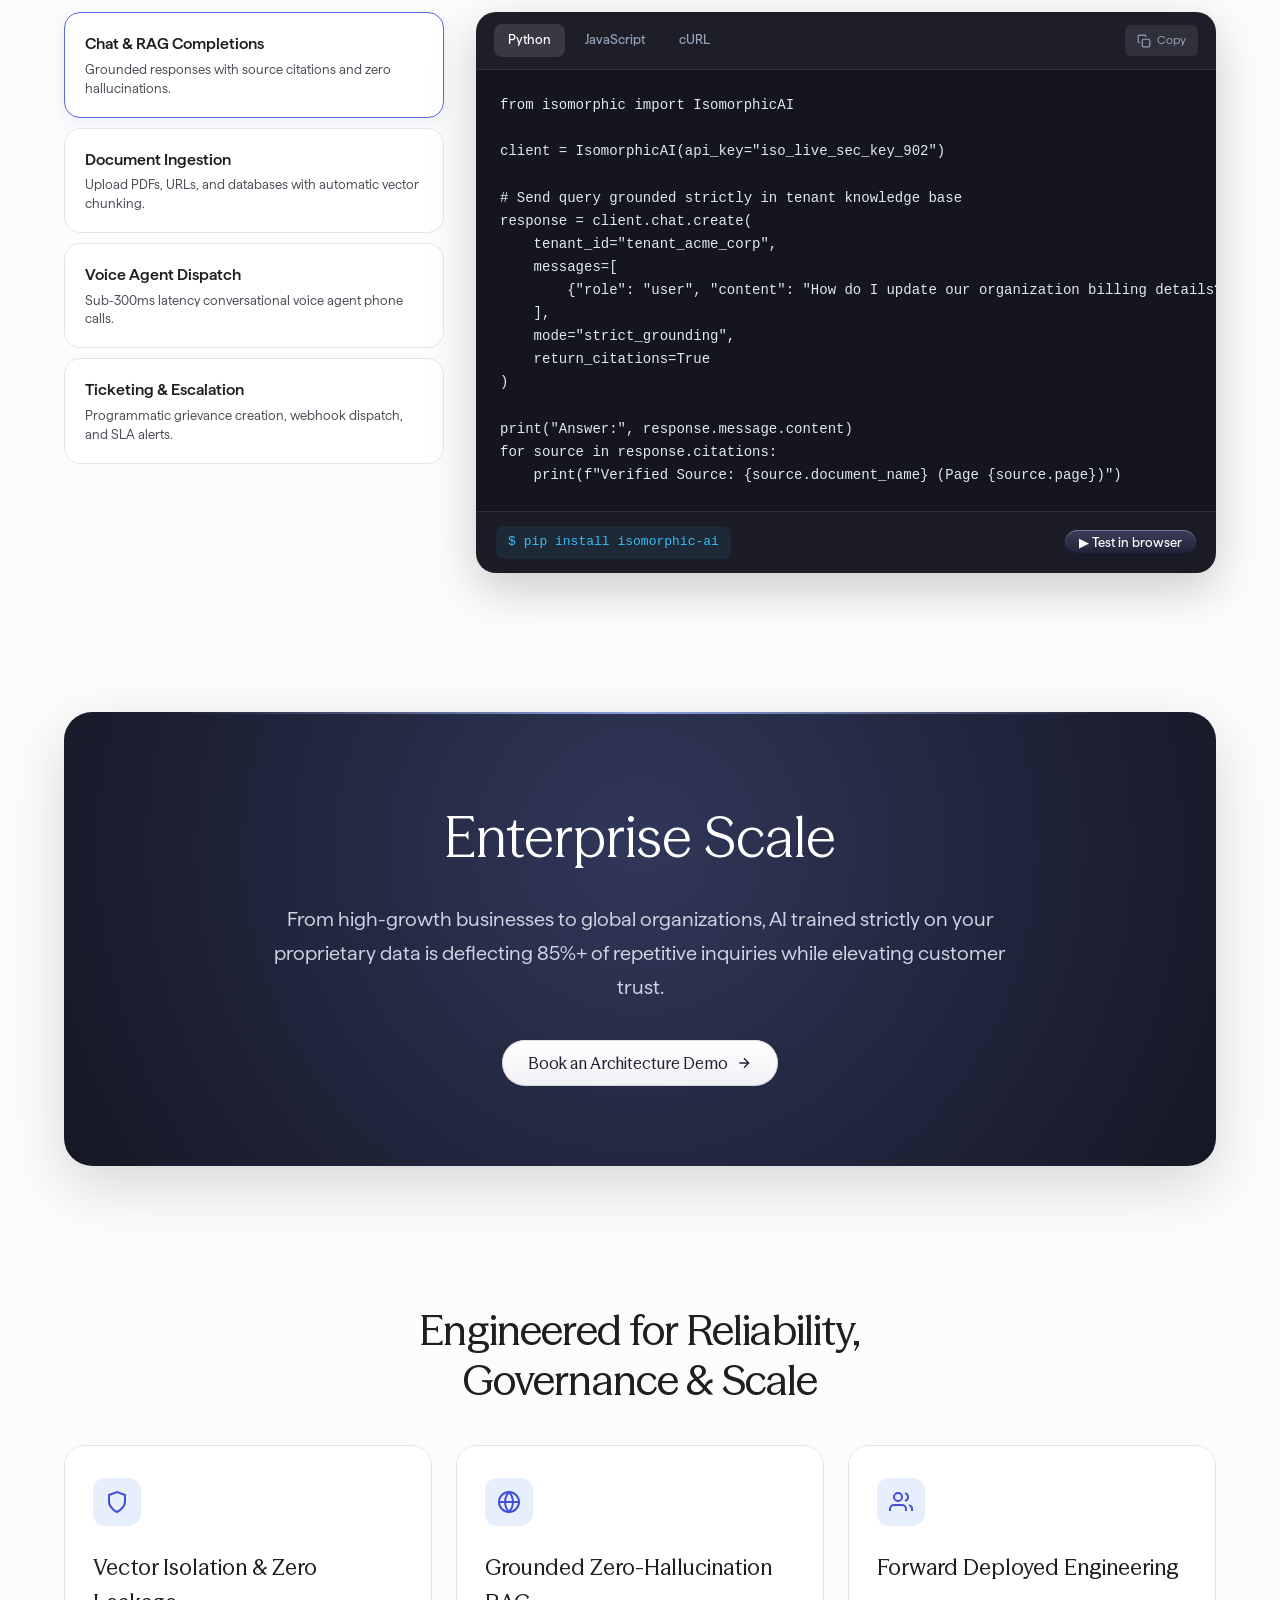
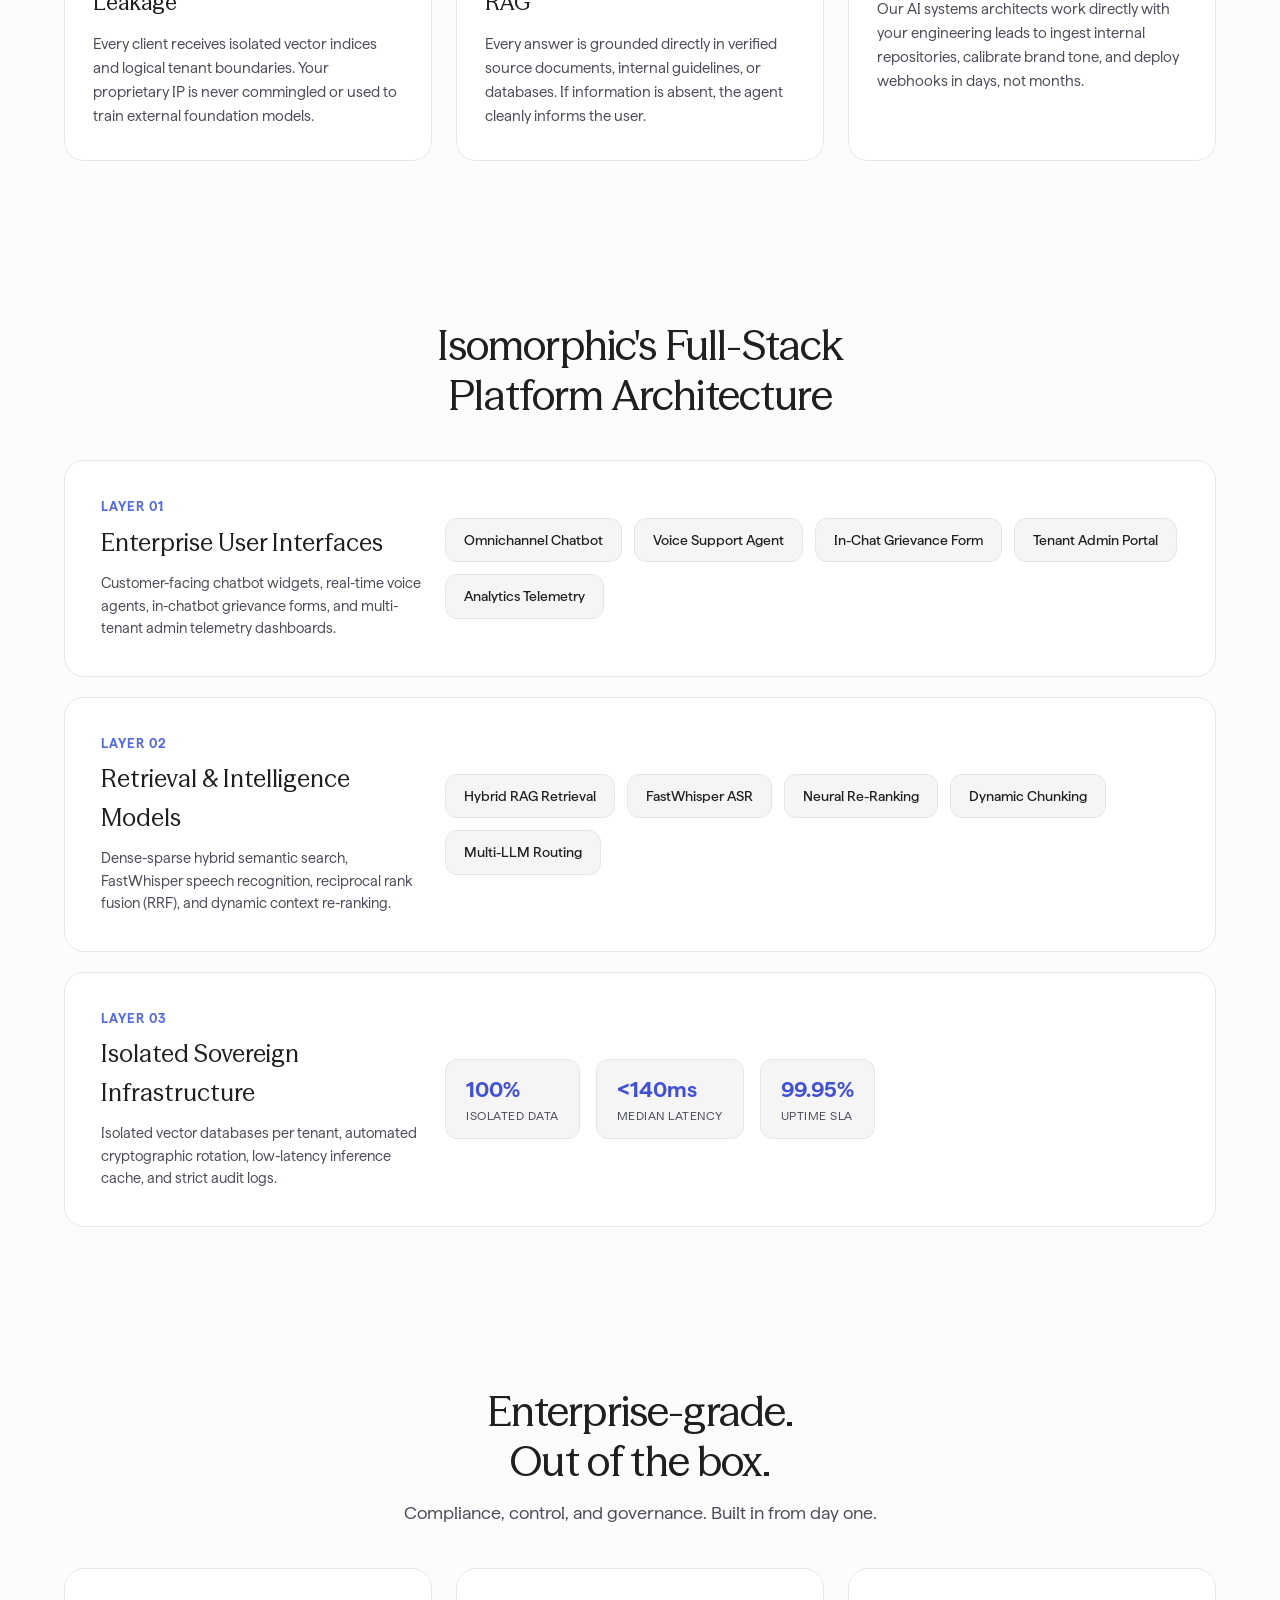
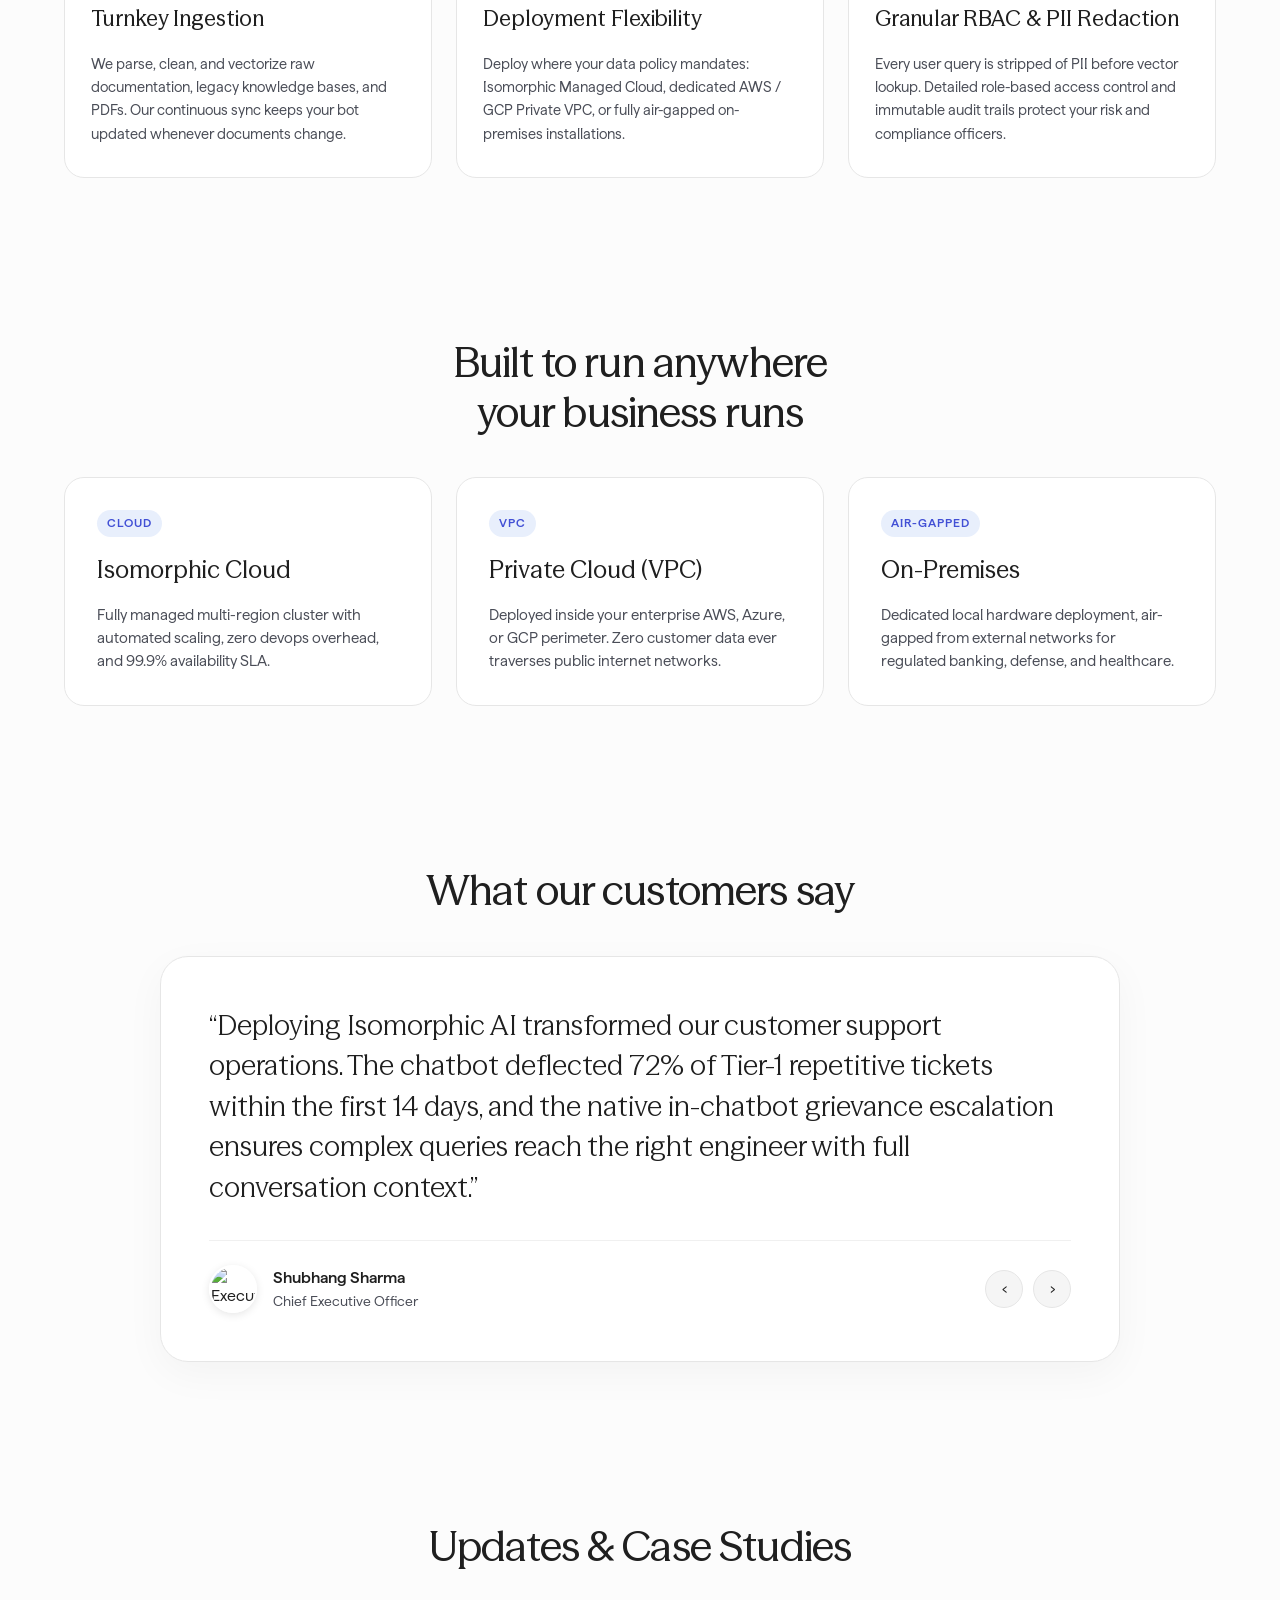
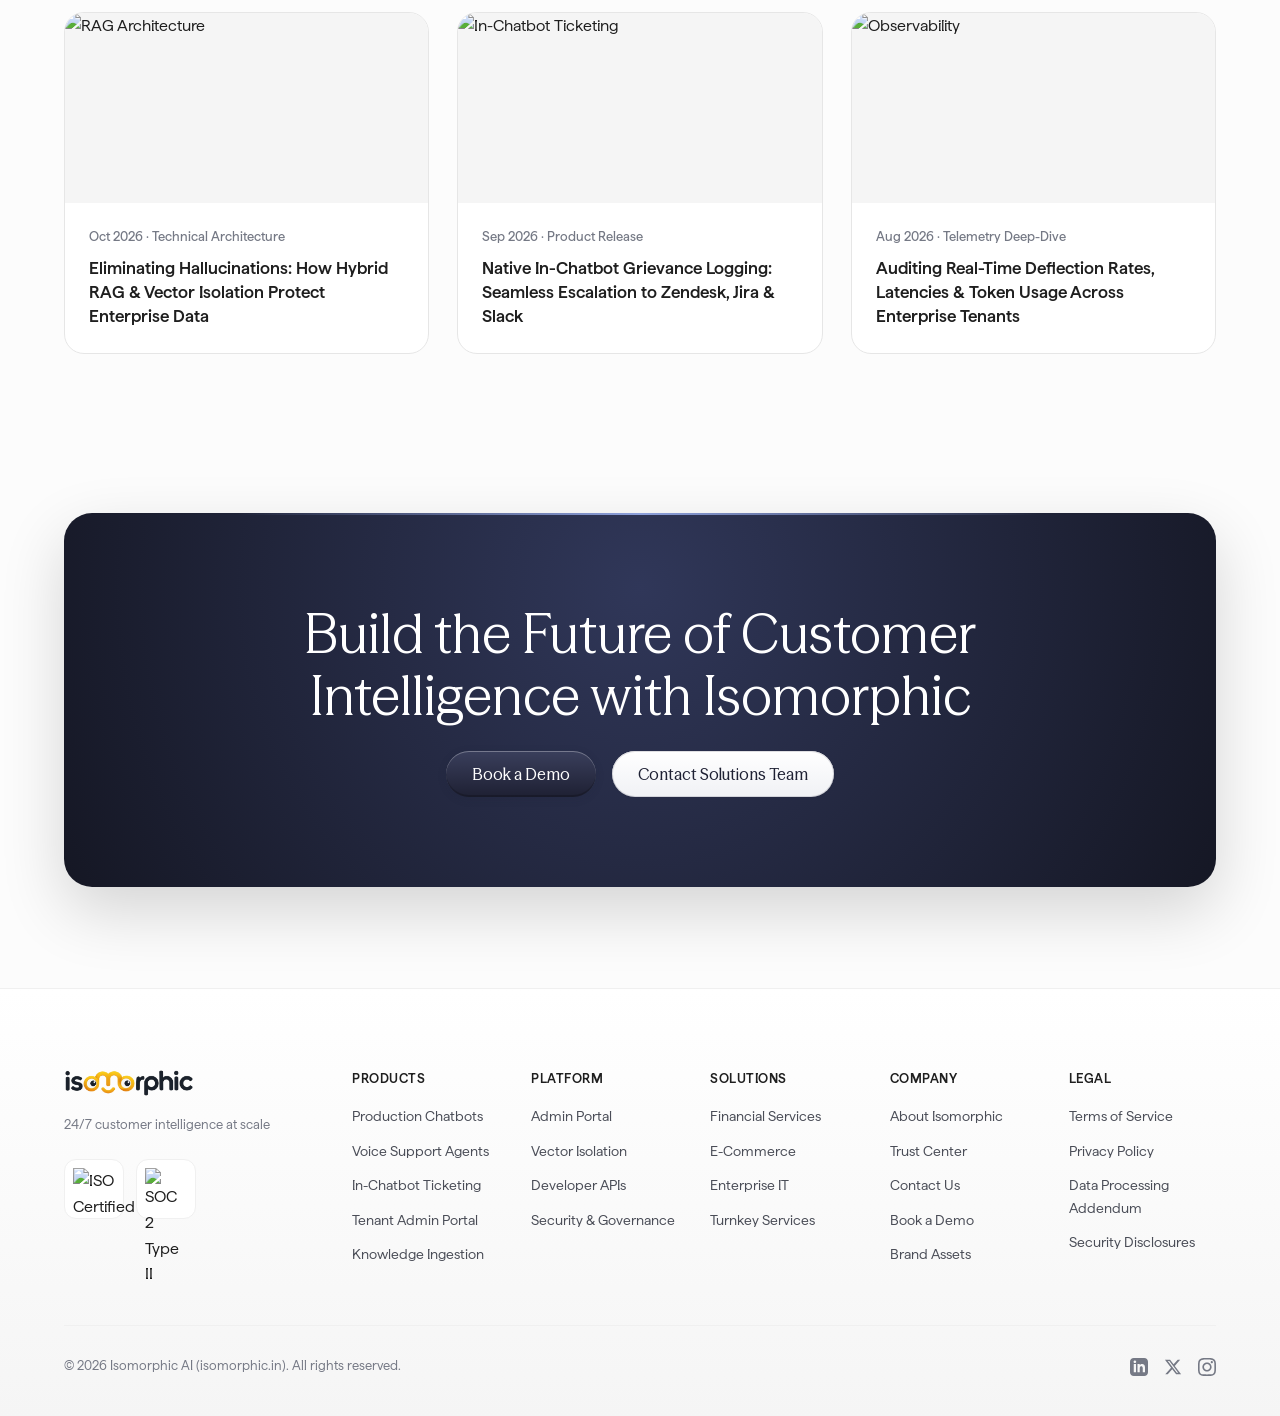
==== commit 7944b01a: "Redesign" ====
--- a/index.html
+++ b/index.html
@@ -3,183 +3,857 @@
 <head>
     <meta charset="UTF-8">
     <meta name="viewport" content="width=device-width, initial-scale=1.0">
+    <title>Isomorphic AI | Custom Enterprise RAG Chatbots &amp; Tenant Admin Portal</title>
+    <meta name="description" content="Isomorphic AI delivers 24/7 customer intelligence at scale. Custom enterprise AI chatbots and voice agents trained strictly on your proprietary data with zero hallucinations.">
+    <link rel="canonical" href="https://isomorphic.in/">
     <link rel="icon" type="image/png" sizes="32x32" href="assets/favicon-32x32.png">
     <link rel="icon" type="image/png" sizes="16x16" href="assets/favicon-16x16.png">
     <link rel="icon" type="image/png" href="assets/isomorphic-icon.png">
     <link rel="shortcut icon" href="favicon.ico">
     <link rel="apple-touch-icon" sizes="180x180" href="assets/apple-touch-icon.png">
-    <title>Isomorphic AI | 24/7 Customer Intelligence at Scale | Enterprise AI Chatbots</title>
-    <meta name="description" content="Isomorphic AI delivers 24/7 customer intelligence at scale. Custom enterprise AI chatbots and voice agents trained strictly on your proprietary data with zero hallucinations.">
-    
-    <!-- SEO & Indexing Meta Tags -->
-    <meta name="robots" content="index, follow, max-image-preview:large, max-snippet:-1, max-video-preview:-1">
-    <link rel="canonical" href="https://isomorphic.in/">
-    <meta name="keywords" content="Isomorphic, Isomorphic AI, isomorphic.in, 24/7 customer intelligence at scale, AI Chatbot, Conversational AI, Enterprise AI, Custom Chatbot Platform, Retrieval Augmented Generation, RAG, Customer Support Automation">
-    <meta name="author" content="Isomorphic">
-
-    <!-- Open Graph / Social Sharing -->
+
+    <!-- Open Graph / Meta Tags -->
     <meta property="og:type" content="website">
     <meta property="og:url" content="https://isomorphic.in/">
-    <meta property="og:title" content="Isomorphic AI | 24/7 Customer Intelligence at Scale">
-    <meta property="og:description" content="Isomorphic AI delivers 24/7 customer intelligence at scale. Custom enterprise AI chatbots and voice agents trained strictly on your proprietary data with zero hallucinations.">
-    <meta property="og:image" content="https://isomorphic.in/assets/portal-screenshot.png">
     <meta property="og:site_name" content="Isomorphic AI">
-
-    <!-- Twitter Cards -->
+    <meta property="og:title" content="Isomorphic AI | Custom Enterprise RAG Chatbots &amp; Tenant Admin Portal">
+    <meta property="og:description" content="Custom enterprise AI chatbots and voice agents with native in-chatbot ticketing, zero hallucinations, and dedicated tenant admin portal.">
+    <meta property="og:image" content="assets/portal-screenshot.png">
     <meta name="twitter:card" content="summary_large_image">
-    <meta name="twitter:title" content="Isomorphic AI | 24/7 Customer Intelligence at Scale">
-    <meta name="twitter:description" content="Isomorphic AI delivers 24/7 customer intelligence at scale. Custom enterprise AI chatbots and voice agents trained strictly on your proprietary data.">
-    <meta name="twitter:image" content="https://isomorphic.in/assets/portal-screenshot.png">
-
-    <!-- Schema.org Structured Data (JSON-LD) for Google Rich Snippets & Knowledge Graph -->
+    <meta name="twitter:site" content="@isomorphic_in">
+
+    <!-- Preload Authentic Variable Fonts -->
+    <link rel="preload" href="assets/fonts/MatterUprights-VF.woff2" as="font" type="font/woff2" crossorigin>
+    <link rel="preload" href="assets/fonts/SeasonMixVFUprights.woff2" as="font" type="font/woff2" crossorigin>
+
+    <!-- Schema.org Structured Data -->
     <script type="application/ld+json">
     {
       "@context": "https://schema.org",
-      "@graph": [
-        {
-          "@type": "Organization",
-          "@id": "https://isomorphic.in/#organization",
-          "name": "Isomorphic",
-          "alternateName": ["Isomorphic AI", "isomorphic.in", "Isomorphic Chatbot Platform"],
-          "url": "https://isomorphic.in",
-          "logo": "https://isomorphic.in/assets/isomorphic-icon.png",
-          "email": "help@isomorphic.in",
-          "slogan": "24/7 customer intelligence at scale",
-          "description": "24/7 customer intelligence at scale. Enterprise Conversational AI and Custom Chatbot Platform.",
-          "sameAs": [
-            "https://www.instagram.com/isomorphic.in?stkn=MW1mcmFtYzU5aGZqMw%3D%3D&utm_source=qr",
-            "https://x.com/isomorphic_in?s=11",
-            "https://www.facebook.com/share/1C6zvKg7ZN/?mibextid=wwXIfr",
-            "https://www.linkedin.com/company/isomorphic-in"
-          ]
-        },
-        {
-          "@type": "WebSite",
-          "@id": "https://isomorphic.in/#website",
-          "url": "https://isomorphic.in",
-          "name": "Isomorphic AI",
-          "alternateName": "Isomorphic",
-          "publisher": {
-            "@id": "https://isomorphic.in/#organization"
-          }
-        }
-      ]
+      "@type": "Organization",
+      "name": "Isomorphic AI",
+      "url": "https://isomorphic.in",
+      "logo": "https://isomorphic.in/assets/isomorphic-icon.png",
+      "slogan": "24/7 customer intelligence at scale",
+      "description": "Enterprise Conversational AI and Custom RAG Chatbot Platform."
     }
     </script>
-    
-    <!-- Google Fonts -->
-    <link rel="preconnect" href="https://fonts.googleapis.com">
-    <link rel="preconnect" href="https://fonts.gstatic.com" crossorigin>
-    <link href="https://fonts.googleapis.com/css2?family=Cormorant+Garamond:wght@500;600;700&family=Plus+Jakarta+Sans:wght@400;500;600;700;800&family=JetBrains+Mono:wght@400;500;600&display=swap" rel="stylesheet">
-    <link rel="stylesheet" href="styles.css?v=22.0">
+
+    <!-- Design System Stylesheet -->
+    <link rel="stylesheet" href="styles.css">
 </head>
-<body>
-    <!-- Luxury Animated Ambient Aurora Background & Grid -->
-    <div class="ambient-aurora-bg" aria-hidden="true">
-        <div class="aurora-grid-pattern"></div>
-        <div class="aurora-glow aurora-1"></div>
-        <div class="aurora-glow aurora-2"></div>
-        <div class="aurora-glow aurora-3"></div>
-    </div>
-
-    <!-- Reading Scroll Progress Bar -->
-    <div id="scroll-progress" class="scroll-progress-bar" aria-hidden="true"></div>
-
-    <!-- Minimal Header Navigation -->
-    <header class="site-header" id="navbar">
-        <div class="container nav-container">
-            <a href="index.html" class="logo" aria-label="Isomorphic Home">
-                <img src="assets/isomorphic-logo.png" alt="Isomorphic" class="site-logo-img" width="145" height="32">
+<body class="font-matter">
+
+    <!-- =========================================================================
+         FIXED HEADER NAVIGATION (Matching Sarvam AI's frosted sticky header)
+         ========================================================================= -->
+    <header class="sarvam-header" id="mainHeader">
+        <div class="header-inner">
+            <!-- Brand Logo -->
+            <a href="index.html" class="header-brand" aria-label="Isomorphic AI Home">
+                <img src="assets/isomorphic-logo.png" alt="Isomorphic AI" class="header-logo-img">
             </a>
 
-            <nav class="nav-links" id="nav-menu">
-                <a href="index.html" class="nav-active">Home</a>
-                <a href="platform.html">Platform</a>
-                <a href="solutions.html">Solutions</a>
-                <a href="services.html">Services</a>
-                <a href="security.html">Security</a>
-                <a href="about.html">About</a>
-                <a href="contact.html">Contact</a>
+            <!-- Desktop Nav Items -->
+            <nav class="header-nav" aria-label="Main Navigation">
+                <!-- Products Menu -->
+                <div class="nav-item">
+                    <button type="button" class="nav-link-btn" aria-haspopup="true">
+                        <span>Products</span>
+                        <svg class="nav-chevron" viewBox="0 0 24 24" fill="none" stroke="currentColor" stroke-width="2"><path d="M6 9l6 6 6-6"/></svg>
+                    </button>
+                    <div class="nav-dropdown">
+                        <a href="#playground" class="dropdown-link">
+                            <span class="dropdown-link-title">Production Chatbots</span>
+                            <span class="dropdown-link-desc">Zero-hallucination RAG chatbots trained on your docs</span>
+                        </a>
+                        <a href="#playground" class="dropdown-link">
+                            <span class="dropdown-link-title">Voice Support Agents</span>
+                            <span class="dropdown-link-desc">Sub-300ms conversational voice with native accents</span>
+                        </a>
+                        <a href="#cowork" class="dropdown-link">
+                            <span class="dropdown-link-title">In-Chatbot Ticketing</span>
+                            <span class="dropdown-link-desc">Native grievance logging with automated human escalation</span>
+                        </a>
+                        <a href="#cowork" class="dropdown-link">
+                            <span class="dropdown-link-title">Tenant Admin Portal</span>
+                            <span class="dropdown-link-desc">Multi-tenant telemetry, analytics, and token auditing</span>
+                        </a>
+                    </div>
+                </div>
+
+                <!-- Platform Menu -->
+                <div class="nav-item">
+                    <button type="button" class="nav-link-btn" aria-haspopup="true">
+                        <span>Platform</span>
+                        <svg class="nav-chevron" viewBox="0 0 24 24" fill="none" stroke="currentColor" stroke-width="2"><path d="M6 9l6 6 6-6"/></svg>
+                    </button>
+                    <div class="nav-dropdown">
+                        <a href="platform.html" class="dropdown-link">
+                            <span class="dropdown-link-title">Admin Portal Suite</span>
+                            <span class="dropdown-link-desc">Telemetry, token tracking and user roles</span>
+                        </a>
+                        <a href="#stack" class="dropdown-link">
+                            <span class="dropdown-link-title">Vector Isolation</span>
+                            <span class="dropdown-link-desc">Dedicated tenant schemas with zero data leakage</span>
+                        </a>
+                        <a href="#apis" class="dropdown-link">
+                            <span class="dropdown-link-title">Developer APIs</span>
+                            <span class="dropdown-link-desc">Clean REST endpoints for chat, ingest, and voice</span>
+                        </a>
+                        <a href="security.html" class="dropdown-link">
+                            <span class="dropdown-link-title">Security &amp; Governance</span>
+                            <span class="dropdown-link-desc">SOC 2 Type II, ISO 27001, and RBAC controls</span>
+                        </a>
+                    </div>
+                </div>
+
+                <!-- Solutions Menu -->
+                <div class="nav-item">
+                    <button type="button" class="nav-link-btn" aria-haspopup="true">
+                        <span>Solutions</span>
+                        <svg class="nav-chevron" viewBox="0 0 24 24" fill="none" stroke="currentColor" stroke-width="2"><path d="M6 9l6 6 6-6"/></svg>
+                    </button>
+                    <div class="nav-dropdown">
+                        <a href="solutions.html" class="dropdown-link">
+                            <span class="dropdown-link-title">Financial Services &amp; Banking</span>
+                            <span class="dropdown-link-desc">Strict compliance, KYC assist, and loan querying</span>
+                        </a>
+                        <a href="solutions.html" class="dropdown-link">
+                            <span class="dropdown-link-title">E-Commerce &amp; Retail</span>
+                            <span class="dropdown-link-desc">Order tracking, return triage, and cart recovery</span>
+                        </a>
+                        <a href="solutions.html" class="dropdown-link">
+                            <span class="dropdown-link-title">Enterprise IT &amp; Support</span>
+                            <span class="dropdown-link-desc">Automated ticket deflection and internal wiki search</span>
+                        </a>
+                        <a href="services.html" class="dropdown-link">
+                            <span class="dropdown-link-title">Turnkey Implementation</span>
+                            <span class="dropdown-link-desc">48-hour SLA deployment, custom chunking &amp; tuning</span>
+                        </a>
+                    </div>
+                </div>
+
+                <!-- Company Menu -->
+                <div class="nav-item">
+                    <button type="button" class="nav-link-btn" aria-haspopup="true">
+                        <span>Company</span>
+                        <svg class="nav-chevron" viewBox="0 0 24 24" fill="none" stroke="currentColor" stroke-width="2"><path d="M6 9l6 6 6-6"/></svg>
+                    </button>
+                    <div class="nav-dropdown">
+                        <a href="about.html" class="dropdown-link">
+                            <span class="dropdown-link-title">About Isomorphic</span>
+                            <span class="dropdown-link-desc">Our mission and founding leadership team</span>
+                        </a>
+                        <a href="security.html" class="dropdown-link">
+                            <span class="dropdown-link-title">Trust &amp; Security</span>
+                            <span class="dropdown-link-desc">Data residency, privacy guarantees &amp; compliance</span>
+                        </a>
+                        <a href="contact.html" class="dropdown-link">
+                            <span class="dropdown-link-title">Contact Us</span>
+                            <span class="dropdown-link-desc">Speak with our forward-deployed AI engineers</span>
+                        </a>
+                    </div>
+                </div>
             </nav>
 
-            <div class="nav-actions">
-                <a href="contact.html" class="btn btn-dark-pill">
-                    Book a demo &rarr;
+            <!-- Header Actions -->
+            <div class="header-actions">
+                <a href="https://isomorphic.in/portal" class="blur-btn blur-btn-ghost" style="padding: 8px 18px;">
+                    <span>Client Portal</span>
                 </a>
-                <button class="mobile-menu-toggle" aria-label="Toggle Navigation Menu" aria-expanded="false" aria-controls="nav-menu" type="button">
-                    <span class="toggle-bars">
-                        <span></span>
-                        <span></span>
-                        <span></span>
-                    </span>
+                <a href="contact.html" class="blur-btn blur-btn-primary" style="padding: 8px 18px;">
+                    <span class="blur-btn-glow"></span>
+                    <span>Book a Demo</span>
+                </a>
+                <button type="button" class="mobile-menu-btn" aria-label="Toggle Navigation">
+                    <span class="hamburger-line"></span>
+                    <span class="hamburger-line"></span>
+                    <span class="hamburger-line"></span>
                 </button>
             </div>
         </div>
     </header>
 
-    <main id="page-content">
-        <!-- Hero Section -->
-        <section class="hero-section">
-            <div class="container hero-container">
-                <div class="hero-content">
-                    <div class="hero-badge">
-                        24/7 Customer Intelligence at Scale
-                    </div>
-
-                    <h1 class="hero-title">
-                        Custom AI chatbots trained on your data.
-                    </h1>
-
-                    <p class="hero-subtitle">
-                        Isomorphic delivers 24/7 customer intelligence at scale — building enterprise RAG chatbots and voice agents that read your policies, manuals, and records to deliver accurate, source-cited answers.
+    <!-- Mobile Drawer Overlay -->
+    <div class="mobile-drawer">
+        <a href="index.html" class="mobile-nav-link" style="color: var(--color-sr-indigo-700); font-weight: 600;">Home</a>
+        <a href="platform.html" class="mobile-nav-link">Platform &amp; Portal</a>
+        <a href="solutions.html" class="mobile-nav-link">Solutions</a>
+        <a href="services.html" class="mobile-nav-link">Services</a>
+        <a href="security.html" class="mobile-nav-link">Security</a>
+        <a href="about.html" class="mobile-nav-link">About &amp; Team</a>
+        <a href="contact.html" class="mobile-nav-link">Contact</a>
+        <div style="display: flex; flex-direction: column; gap: 12px; margin-top: 24px;">
+            <a href="contact.html" class="blur-btn blur-btn-primary blur-btn-lg" style="text-align: center;">Book a Demo</a>
+            <a href="https://isomorphic.in/portal" class="blur-btn blur-btn-outline blur-btn-lg" style="text-align: center;">Client Login</a>
+        </div>
+    </div>
+
+    <main>
+        <!-- =====================================================================
+             HERO SECTION (Matching Sarvam AI's ethereal typography & glows)
+             ===================================================================== -->
+        <section class="hero-section" id="hero">
+            <!-- Ambient Indigo Radial Glow & Decorative Gradients -->
+            <div class="hero-ambient-glow" aria-hidden="true"></div>
+            <img src="https://assets.sarvam.ai/assets/pages/home/hero-gradient.svg" alt="" class="hero-gradient-svg" aria-hidden="true">
+
+            <div class="hero-content">
+                <!-- Interactive Mascot / Logo with Eyes Following Cursor -->
+                <div class="hero-mascot-container" id="heroMascot" aria-label="Isomorphic Logo" role="img">
+                    <img src="assets/omo-pupil.png" alt="" class="mascot-pupil pupil-left" id="mascotPupilLeft" aria-hidden="true">
+                    <img src="assets/omo-pupil.png" alt="" class="mascot-pupil pupil-right" id="mascotPupilRight" aria-hidden="true">
+                    <img src="assets/omo-frame.png" alt="Isomorphic" class="mascot-frame" aria-hidden="true">
+                </div>
+
+                <!-- Sovereign Badge with hairline dividers -->
+                <div class="sovereign-badge-wrapper">
+                    <div class="radial-hairline" aria-hidden="true"></div>
+                    <span class="sovereign-badge-text">Enterprise Sovereign AI &amp; Custom RAG Platform</span>
+                    <div class="radial-hairline" aria-hidden="true"></div>
+                </div>
+
+                <!-- Editorial Serif Headline (Season Mix Typography) -->
+                <h1 class="hero-title">
+                    Customer Intelligence<br>at Scale
+                </h1>
+
+                <!-- Subtitle -->
+                <p class="hero-subtitle">
+                    Custom AI chatbots and voice agents trained strictly on your proprietary data.<br class="hidden md:block">
+                    Zero hallucinations. Vector isolation. Delivering 24/7 autonomous resolution.
+                </p>
+
+                <!-- CTA Button Group with Specular Glow Light -->
+                <div class="hero-cta-group">
+                    <a href="contact.html" class="blur-btn blur-btn-primary blur-btn-lg">
+                        <span class="blur-btn-glow"></span>
+                        <span>Book a Demo</span>
+                    </a>
+                    <a href="#playground" class="blur-btn blur-btn-outline blur-btn-lg">
+                        <span>Explore Platform</span>
+                    </a>
+                </div>
+            </div>
+
+            <!-- Customer Marquee Ticker with Edge Gradient Mask -->
+            <div class="hero-marquee-wrap">
+                <span class="hero-marquee-label">Trusted by leading enterprises &amp; high-growth brands</span>
+                <div class="logo-carousel-container" role="region" aria-label="Partner logos">
+                    <div class="logo-carousel-track">
+                        <div class="logo-carousel-inner">
+                            <!-- Enterprise Client Logos (Duplicated for seamless infinite loop) -->
+                            <div class="logo-item"><img src="https://assets.sarvam.ai/assets/logos/customers/axis-bank.svg" alt="Axis Bank"></div>
+                            <div class="logo-item"><img src="https://assets.sarvam.ai/assets/logos/customers/cred.svg" alt="CRED"></div>
+                            <div class="logo-item"><img src="https://assets.sarvam.ai/assets/logos/customers/decentro.svg" alt="Decentro"></div>
+                            <div class="logo-item"><img src="https://assets.sarvam.ai/assets/logos/customers/idfc.svg" alt="IDFC First Bank"></div>
+                            <div class="logo-item"><img src="https://assets.sarvam.ai/assets/logos/customers/infosys.svg" alt="Infosys"></div>
+                            <div class="logo-item"><img src="https://assets.sarvam.ai/assets/logos/customers/mahindra-finance.svg" alt="Mahindra Finance"></div>
+                            <div class="logo-item"><img src="https://assets.sarvam.ai/assets/logos/customers/tata-capital.svg" alt="Tata Capital"></div>
+                            <div class="logo-item"><img src="https://assets.sarvam.ai/assets/logos/customers/urban-company.svg" alt="Urban Company"></div>
+
+                            <!-- Duplicate Set for Continuous Scrolling -->
+                            <div class="logo-item"><img src="https://assets.sarvam.ai/assets/logos/customers/axis-bank.svg" alt="Axis Bank"></div>
+                            <div class="logo-item"><img src="https://assets.sarvam.ai/assets/logos/customers/cred.svg" alt="CRED"></div>
+                            <div class="logo-item"><img src="https://assets.sarvam.ai/assets/logos/customers/decentro.svg" alt="Decentro"></div>
+                            <div class="logo-item"><img src="https://assets.sarvam.ai/assets/logos/customers/idfc.svg" alt="IDFC First Bank"></div>
+                            <div class="logo-item"><img src="https://assets.sarvam.ai/assets/logos/customers/infosys.svg" alt="Infosys"></div>
+                            <div class="logo-item"><img src="https://assets.sarvam.ai/assets/logos/customers/mahindra-finance.svg" alt="Mahindra Finance"></div>
+                            <div class="logo-item"><img src="https://assets.sarvam.ai/assets/logos/customers/tata-capital.svg" alt="Tata Capital"></div>
+                            <div class="logo-item"><img src="https://assets.sarvam.ai/assets/logos/customers/urban-company.svg" alt="Urban Company"></div>
+                        </div>
+                    </div>
+                </div>
+            </div>
+        </section>
+
+        <!-- =====================================================================
+             SECTION 1: "THE ENTERPRISE AI PLATFORM TEAMS RELY ON" (PLAYGROUND SHOWCASE)
+             ===================================================================== -->
+        <section class="playground-section" id="playground" data-scale-reveal>
+            <div class="playground-ambient-glow" aria-hidden="true"></div>
+
+            <div class="container-wide">
+                <div class="section-header">
+                    <h2 class="section-title">
+                        The Enterprise Platform<br>Teams Rely On
+                    </h2>
+                    <p class="section-desc">Experience real conversational RAG, autonomous voice routing, and live admin telemetry in real-time.</p>
+                </div>
+
+                <div class="playground-card">
+                    <!-- Top Navigation Tabs -->
+                    <div class="playground-tabs-bar" role="tablist">
+                        <button type="button" class="playground-tab-btn is-active" data-tab="tabCowork">
+                            <span>Production Chatbot</span>
+                        </button>
+                        <button type="button" class="playground-tab-btn" data-tab="tabVoice">
+                            <span>Voice Support Agent</span>
+                        </button>
+                        <button type="button" class="playground-tab-btn" data-tab="tabTts">
+                            <span>In-Chatbot Ticketing</span>
+                        </button>
+                        <button type="button" class="playground-tab-btn" data-tab="tabStt">
+                            <span>Tenant Admin Portal</span>
+                        </button>
+                        <button type="button" class="playground-tab-btn" data-tab="tabVision">
+                            <span>Knowledge Ingestion</span>
+                        </button>
+                    </div>
+
+                    <!-- Viewport Content Area -->
+                    <div class="playground-viewport">
+                        <!-- TAB 1: PRODUCTION CHATBOT (RAG IN ACTION) -->
+                        <div class="tab-pane is-active" id="tabCowork">
+                            <div class="cowork-runner-wrap">
+                                <div class="cowork-prompt-box">
+                                    <svg width="20" height="20" viewBox="0 0 24 24" fill="none" stroke="#6a88e2" stroke-width="2"><path d="M12 2v20M17 5H9.5a3.5 3.5 0 0 0 0 7h5a3.5 3.5 0 0 1 0 7H6"/></svg>
+                                    <input type="text" id="coworkInput" class="cowork-prompt-input" value="How does our multi-tenant vector isolation prevent cross-tenant data leakage?" placeholder="Ask the chatbot a technical question...">
+                                    <button type="button" id="coworkRunBtn" class="cowork-run-btn">
+                                        <span>Query Knowledge Base</span>
+                                        <svg width="14" height="14" viewBox="0 0 24 24" fill="none" stroke="currentColor" stroke-width="2"><path d="M5 12h14M12 5l7 7-7 7"/></svg>
+                                    </button>
+                                </div>
+
+                                <div class="cowork-prompt-suggestions">
+                                    <span style="font-size: 13px; color: var(--color-tx-tertiary);">Live Queries:</span>
+                                    <button type="button" class="cowork-prompt-chip" data-key="rbi" data-prompt="How does our multi-tenant vector isolation prevent cross-tenant data leakage?">
+                                        Vector Isolation Architecture
+                                    </button>
+                                    <button type="button" class="cowork-prompt-chip" data-key="deck" data-prompt="What happens when an end-user needs to log an unresolved grievance or ticket?">
+                                        In-Chatbot Ticketing Flow
+                                    </button>
+                                    <button type="button" class="cowork-prompt-chip" data-key="reconcile" data-prompt="Show telemetry and token usage audit logs for Tenant ID #904">
+                                        Audit Logs &amp; Telemetry
+                                    </button>
+                                </div>
+
+                                <div class="cowork-execution-canvas">
+                                    <div style="display: flex; align-items: center; justify-content: space-between; border-bottom: 1px solid var(--color-st-secondary); padding-bottom: 12px;">
+                                        <span style="font-size: 14px; font-weight: 600; color: var(--color-tx);">Grounding &amp; RAG Vector Pipeline</span>
+                                        <span style="font-size: 12px; color: var(--color-sr-indigo-700); background: var(--color-sr-indigo-100); padding: 2px 8px; border-radius: 999px;">Strict Zero-Hallucination Mode</span>
+                                    </div>
+                                    <div id="coworkSteps" style="display: flex; flex-direction: column; gap: 12px;">
+                                        <div class="execution-step-row">
+                                            <div class="step-icon-badge">1</div>
+                                            <div class="step-content">
+                                                <div class="step-header">
+                                                    <span class="step-title">Embedding Query &amp; Scoping Tenant Namespace</span>
+                                                    <span class="step-source-pill">Vector Isolation</span>
+                                                </div>
+                                                <p class="step-detail">Filter set strictly to <code>tenant_id = 'acme-corp'</code>. Query embedded via hybrid dense-sparse vector index.</p>
+                                            </div>
+                                        </div>
+                                        <div class="execution-step-row">
+                                            <div class="step-icon-badge">2</div>
+                                            <div class="step-content">
+                                                <div class="step-header">
+                                                    <span class="step-title">Retrieving Top-3 Grounded Document Chunks</span>
+                                                    <span class="step-source-pill">Security-Manual-v4.pdf</span>
+                                                </div>
+                                                <p class="step-detail">Extracted Section 4.2: Logical collection isolation with individual cryptographic keys per tenant.</p>
+                                            </div>
+                                        </div>
+                                        <div class="execution-step-row">
+                                            <div class="step-icon-badge">3</div>
+                                            <div class="step-content">
+                                                <div class="step-header">
+                                                    <span class="step-title">Synthesizing Verified Response with Exact Citations</span>
+                                                    <span class="step-source-pill">Grounded LLM</span>
+                                                </div>
+                                                <p class="step-detail">Cross-checked against proprietary knowledge base. Confidence score: 0.994. Hallucination check passed.</p>
+                                            </div>
+                                        </div>
+                                        <div class="execution-step-row">
+                                            <div class="step-icon-badge">4</div>
+                                            <div class="step-content">
+                                                <div class="step-header">
+                                                    <span class="step-title">Delivered Answer with In-Chat Ticketing Fallback Option</span>
+                                                    <span class="step-source-pill">Resolved (142ms)</span>
+                                                </div>
+                                                <p class="step-detail">Response streamed to widget. End-user given single-click option to escalate to human agent if needed.</p>
+                                            </div>
+                                        </div>
+                                    </div>
+                                </div>
+                            </div>
+                        </div>
+
+                        <!-- TAB 2: VOICE SUPPORT AGENT -->
+                        <div class="tab-pane" id="tabVoice">
+                            <div class="voice-agent-playground">
+                                <div class="va-controls">
+                                    <div class="va-select-card is-active" data-type="cart">
+                                        <div>
+                                            <div style="font-weight: 600; font-size: 15px; color: var(--color-tx);">Customer Support AI</div>
+                                            <div style="font-size: 12.5px; color: var(--color-tx-secondary);">Billing &amp; order inquiries</div>
+                                        </div>
+                                        <span style="font-size: 12px; color: var(--color-sr-indigo-700);">English (Natural)</span>
+                                    </div>
+                                    <div class="va-select-card" data-type="booking">
+                                        <div>
+                                            <div style="font-weight: 600; font-size: 15px; color: var(--color-tx);">Technical Diagnostic Agent</div>
+                                            <div style="font-size: 12.5px; color: var(--color-tx-secondary);">SaaS troubleshooting &amp; status</div>
+                                        </div>
+                                        <span style="font-size: 12px; color: var(--color-sr-indigo-700);">Sub-280ms Latency</span>
+                                    </div>
+                                    <div class="va-select-card" data-type="payment">
+                                        <div>
+                                            <div style="font-weight: 600; font-size: 15px; color: var(--color-tx);">Multilingual Grievance Voice</div>
+                                            <div style="font-size: 12.5px; color: var(--color-tx-secondary);">Banking &amp; insurance support</div>
+                                        </div>
+                                        <span style="font-size: 12px; color: var(--color-sr-indigo-700);">Hinglish / Regional</span>
+                                    </div>
+                                    <button type="button" id="vaCallToggle" class="blur-btn blur-btn-primary" style="margin-top: 8px;">
+                                        Start Call Simulation
+                                    </button>
+                                </div>
+
+                                <div class="va-call-box">
+                                    <div class="va-call-header">
+                                        <div class="va-agent-meta">
+                                            <div class="va-avatar">I</div>
+                                            <div>
+                                                <div style="font-size: 15px; font-weight: 600; color: var(--color-tx);">Isomorphic FastVoice Agent</div>
+                                                <div style="font-size: 12px; color: var(--color-tx-secondary);">Powered by FastWhisper &amp; Sovereign Neural TTS</div>
+                                            </div>
+                                        </div>
+                                        <div class="va-status-pill" id="vaStatusPill">
+                                            <span class="va-status-dot"></span> Ready to Call
+                                        </div>
+                                    </div>
+
+                                    <!-- Waveform Visualizer -->
+                                    <div class="waveform-visualizer" id="vaWaveform" style="opacity: 0.5;">
+                                        <div class="wave-bar"></div>
+                                        <div class="wave-bar"></div>
+                                        <div class="wave-bar"></div>
+                                        <div class="wave-bar"></div>
+                                        <div class="wave-bar"></div>
+                                        <div class="wave-bar"></div>
+                                        <div class="wave-bar"></div>
+                                        <div class="wave-bar"></div>
+                                        <div class="wave-bar"></div>
+                                    </div>
+
+                                    <!-- Streaming Transcript Box -->
+                                    <div class="va-transcript-flow" id="vaTranscriptFlow">
+                                        <div class="va-message">
+                                            <span class="va-msg-role">Voice Agent:</span>
+                                            <span class="va-msg-body">Hello! Thank you for calling Isomorphic Support. I can look up your account details or resolve your inquiry instantly. How may I assist you today?</span>
+                                        </div>
+                                    </div>
+                                </div>
+                            </div>
+                        </div>
+
+                        <!-- TAB 3: IN-CHATBOT TICKETING -->
+                        <div class="tab-pane" id="tabTts">
+                            <div style="display: flex; flex-direction: column; gap: 16px;">
+                                <div style="display: flex; align-items: center; justify-content: space-between; flex-wrap: wrap; gap: 8px;">
+                                    <div class="tts-lang-tags">
+                                        <span class="lang-chip is-active">Grievance Escalation</span>
+                                        <span class="lang-chip">Zendesk / Jira Sync</span>
+                                        <span class="lang-chip">Auto Priority Tagging</span>
+                                        <span class="lang-chip">Slack Alert Dispatch</span>
+                                    </div>
+                                    <div style="font-size: 13px; color: var(--color-tx-tertiary);">Native In-Chatbot Ticket Pipeline</div>
+                                </div>
+
+                                <div style="background: #ffffff; border: 1px solid var(--color-st); border-radius: 14px; padding: 20px; display: grid; grid-template-columns: 1fr 1fr; gap: 20px;">
+                                    <div style="border-right: 1px solid var(--color-st-secondary); padding-right: 20px;">
+                                        <div style="font-size: 13px; font-weight: 600; color: var(--color-tx); margin-bottom: 8px;">User Chat View</div>
+                                        <div style="background: var(--color-sf-secondary); padding: 12px; border-radius: 10px; font-size: 13.5px; margin-bottom: 8px;">
+                                            <strong>User:</strong> "My webhook isn't receiving payload events after the SSL rotation."
+                                        </div>
+                                        <div style="background: var(--color-sr-indigo-50); border: 1px solid var(--color-sr-indigo-200); padding: 12px; border-radius: 10px; font-size: 13px;">
+                                            <strong>Bot:</strong> "I've logged Support Ticket <strong>#ISO-8821</strong> with High Priority. Our Tier-2 Engineering team has been notified with the full conversation telemetry."
+                                        </div>
+                                    </div>
+                                    <div>
+                                        <div style="font-size: 13px; font-weight: 600; color: var(--color-tx); margin-bottom: 8px;">Admin Ticket Dispatch</div>
+                                        <div style="font-family: var(--font-mono); font-size: 12px; background: #14151f; color: #a5b4fc; padding: 12px; border-radius: 10px; line-height: 1.5;">
+{
+  "ticket_id": "ISO-8821",
+  "priority": "P1_HIGH",
+  "category": "WEBHOOK_SSL_FAILURE",
+  "routed_to": "Tier-2 Integration Eng",
+  "sla_countdown": "15 mins",
+  "status": "DISPATCHED_TO_SLACK"
+}
+                                        </div>
+                                    </div>
+                                </div>
+                            </div>
+                        </div>
+
+                        <!-- TAB 4: TENANT ADMIN PORTAL TELEMETRY -->
+                        <div class="tab-pane" id="tabStt">
+                            <div style="display: grid; grid-template-columns: 1fr 1fr; gap: 20px;">
+                                <div style="border: 1px solid var(--color-st); border-radius: 14px; overflow: hidden; background: #ffffff;">
+                                    <img src="assets/portal-performance.png" alt="Portal Telemetry" style="width: 100%; height: auto; object-fit: cover;">
+                                </div>
+                                <div style="display: flex; flex-direction: column; justify-content: center; gap: 14px;">
+                                    <span style="font-size: 12px; font-weight: 700; text-transform: uppercase; color: var(--color-sr-indigo-700); letter-spacing: 1px;">Live Observability</span>
+                                    <h3 style="font-family: var(--font-season-mix); font-size: 24px; color: var(--color-tx);">Inspect Real Administrative Telemetry</h3>
+                                    <p style="font-size: 14.5px; color: var(--color-tx-secondary); line-height: 1.6;">
+                                        Monitor deflection percentages, average latency (P50/P95), sentiment heatmaps, and token allocations across every department or tenant from a unified dashboard.
+                                    </p>
+                                    <div style="display: flex; gap: 12px;">
+                                        <span style="font-size: 12px; background: var(--color-sr-green-100); color: var(--color-sr-green-800); padding: 4px 10px; border-radius: 999px; font-weight: 600;">89.4% Deflection Rate</span>
+                                        <span style="font-size: 12px; background: var(--color-sr-indigo-100); color: var(--color-sr-indigo-700); padding: 4px 10px; border-radius: 999px; font-weight: 600;">118ms Median Latency</span>
+                                    </div>
+                                </div>
+                            </div>
+                        </div>
+
+                        <!-- TAB 5: KNOWLEDGE INGESTION -->
+                        <div class="tab-pane" id="tabVision">
+                            <div class="doc-split-viewer">
+                                <div class="doc-preview-pane">
+                                    <div style="font-size: 13px; font-weight: 600; color: var(--color-tx); margin-bottom: 12px;">Document Chunking &amp; OCR Inspection</div>
+                                    <div style="border: 2px dashed var(--color-st); border-radius: 10px; padding: 20px; background: var(--color-sr-grey-50); min-height: 240px; display: flex; flex-direction: column; gap: 10px;">
+                                        <div style="font-size: 12px; font-weight: 600; color: var(--color-sr-indigo-700);">SOURCE: Enterprise-Policy-2026.pdf (Page 14)</div>
+                                        <p style="font-size: 13px; color: var(--color-tx); line-height: 1.5; background: #ffffff; padding: 10px; border-radius: 8px; border: 1px solid var(--color-st-secondary);">
+                                            "All customer refund requests processed within 30 days of purchase are eligible for automated credit to the original payment instrument without managerial override."
+                                        </p>
+                                        <div style="display: flex; justify-content: space-between; font-size: 12px; color: var(--color-tx-tertiary); margin-top: auto;">
+                                            <span>Tokens: 64</span>
+                                            <span>Chunks Generated: 1</span>
+                                            <span>Vector Match: 0.982</span>
+                                        </div>
+                                    </div>
+                                </div>
+
+                                <div class="doc-json-pane">
+                                    <div style="font-size: 12px; color: #94a3b8; margin-bottom: 8px;">Semantic Vector Index Metadata</div>
+{
+  "document_id": "doc_policy_2026_p14",
+  "tenant_id": "tenant_enterprise_prod",
+  "chunk_id": "chk_88294a",
+  "embedding_model": "text-embedding-3-large",
+  "dense_vector_dim": 1536,
+  "metadata": {
+    "section": "Refund & Cancellation Policies",
+    "access_tier": "public_customer_facing",
+    "last_synced": "2026-10-09T08:30:00Z"
+  },
+  "verified_grounding": true
+}
+                                </div>
+                            </div>
+                        </div>
+                    </div>
+                </div>
+            </div>
+        </section>
+
+        <!-- =====================================================================
+             SECTION 2: "INTELLIGENCE, BUILT AROUND YOUR BUSINESS." (ISOMORPHIC COWORK TABS)
+             ===================================================================== -->
+        <section class="cw-section" id="cowork" data-section-reveal>
+            <div class="container-wide">
+                <div class="section-header">
+                    <span class="section-tag">Isomorphic Suite</span>
+                    <h2 class="section-title">Intelligence, built around<br>your business.</h2>
+                    <p class="section-desc">
+                        Connect your company knowledge, tools, and ticketing so your team automates customer inquiries and operates with confidence.
                     </p>
-
-                    <div class="hero-buttons">
-                        <a href="contact.html" class="btn btn-primary btn-lg">
-                            Book a demo &rarr;
-                        </a>
-                        <a href="platform.html" class="btn btn-outline btn-lg">
-                            See it answer
-                        </a>
-                    </div>
-
-                    <div class="trust-pills">
-                        <span class="pill-item">✓ 100% Private Vector Isolation</span>
-                        <span class="pill-item">✓ Zero Hallucination Policy</span>
-                        <span class="pill-item">✓ Voice STT &amp; Audio TTS</span>
-                        <span class="pill-item">✓ Human Advisor Escalation</span>
-                        <span class="pill-item">✓ Fast Turnkey Deployment</span>
-                    </div>
-
-                    <!-- Interactive Live AI Sandbox HUD -->
-                    <div class="hero-interactive-hud">
-                        <div class="hud-header">
-                            <div class="hud-dots">
-                                <span class="hud-dot-red"></span>
-                                <span class="hud-dot-yellow"></span>
-                                <span class="hud-dot-green"></span>
-                            </div>
-                            <span class="hud-title">isomorphic-rag-engine // live-telemetry</span>
-                            <div class="hud-metrics">
-                                <span id="hud-latency-text">⚡ Real-Time Streaming • High Accuracy</span>
-                            </div>
-                        </div>
-                        <div class="hud-body">
-                            <div class="hud-prompt-row">
-                                <span style="font-size:0.8rem; color:#94A3B8; font-weight:600;">Interactive Demos:</span>
-                                <button type="button" class="hud-chip active" data-hud="rag">⚡ Test Citation RAG</button>
-                                <button type="button" class="hud-chip" data-hud="voice">🎙️ Test Voice STT/TTS</button>
-                                <button type="button" class="hud-chip" data-hud="security">🔒 Test Security Guardrails</button>
-                            </div>
-                            <div class="hud-output-card">
-                                <div style="font-size:0.8rem; color:#94A3B8; margin-bottom:0.4rem; font-family:var(--font-mono);" id="hud-prompt-text">
-                                    "What is your enterprise SLA and vector isolation guarantee?"
-                                </div>
-                                <div id="hud-output-text" style="transition: opacity 0.2s ease;">
-                                    Isomorphic isolates client embeddings in dedicated tenant vector partitions. All answers are grounded deterministically in your proprietary documentation with verified URL &amp; page citations. Zero data is shared or used for foundation model training.
-                                </div>
-                                <div id="hud-citation-text" class="hud-citation-badge">
-                                    📄 Verified Source: Security_Whitepaper_v4.pdf • Page 14 §2.1
+                </div>
+
+                <!-- 5 Tab Buttons -->
+                <div class="cw-tab-header">
+                    <div class="cw-nav-row" role="tablist">
+                        <button type="button" class="cw-nav-btn is-active" data-cw="cwResearch">
+                            <span class="cw-badge-num">01</span>
+                            <span>Knowledge Retrieval (RAG)</span>
+                        </button>
+                        <button type="button" class="cw-nav-btn" data-cw="cwData">
+                            <span class="cw-badge-num">02</span>
+                            <span>Resolution Telemetry</span>
+                        </button>
+                        <button type="button" class="cw-nav-btn" data-cw="cwPres">
+                            <span class="cw-badge-num">03</span>
+                            <span>Admin Portal Previews</span>
+                        </button>
+                        <button type="button" class="cw-nav-btn" data-cw="cwWorkflows">
+                            <span class="cw-badge-num">04</span>
+                            <span>Automated Workflows</span>
+                        </button>
+                        <button type="button" class="cw-nav-btn" data-cw="cwIntegrations">
+                            <span class="cw-badge-num">05</span>
+                            <span>Enterprise Integrations</span>
+                        </button>
+                    </div>
+                </div>
+
+                <!-- Tab Display Box -->
+                <div class="cw-display-box">
+                    <!-- PANE 1: KNOWLEDGE RETRIEVAL (RAG) -->
+                    <div class="cw-pane" id="cwResearch" style="display: block; padding: 36px;">
+                        <div style="max-width: 680px; margin-bottom: 24px;">
+                            <h3 style="font-family: var(--font-season-mix); font-size: 26px; color: var(--color-tx); margin-bottom: 8px;">01 Knowledge Retrieval (RAG)</h3>
+                            <p style="font-size: 15px; color: var(--color-tx-secondary);">Searches connected internal documents, policies, and ticketing databases with sub-200ms semantic precision.</p>
+                        </div>
+                        <div style="background: var(--color-sf-secondary); border: 1px solid var(--color-st); border-radius: 16px; padding: 24px; display: flex; flex-direction: column; gap: 14px;">
+                            <div style="display: flex; align-items: center; gap: 10px; font-weight: 600; color: var(--color-tx);">
+                                <span style="width: 8px; height: 8px; border-radius: 50%; background: #6366f1;"></span>
+                                Semantic Pipeline Query: "What are the SLA terms for enterprise dedicated VPC deployment?"
+                            </div>
+                            <div style="font-size: 13.5px; color: var(--color-tx-secondary); line-height: 1.6; padding-left: 18px; border-left: 2px solid var(--color-sr-indigo-200);">
+                                Retrieved from <code>Enterprise-SLA-Agreement-2026.pdf</code>: 99.95% uptime commitment, maximum 15-minute response time for critical P1 outages, and automated hot-standby vector failover.
+                            </div>
+                            <div style="display: flex; gap: 8px; flex-wrap: wrap; margin-top: 6px;">
+                                <span style="font-size: 12px; background: #fff; border: 1px solid var(--color-st); padding: 4px 10px; border-radius: 999px;">✓ Verified Grounding</span>
+                                <span style="font-size: 12px; background: #fff; border: 1px solid var(--color-st); padding: 4px 10px; border-radius: 999px;">✓ Citation: Page 8, Sec 3</span>
+                                <span style="font-size: 12px; background: var(--color-sr-indigo-100); color: var(--color-sr-indigo-700); padding: 4px 10px; border-radius: 999px;">Zero Hallucinations</span>
+                            </div>
+                        </div>
+                    </div>
+
+                    <!-- PANE 2: RESOLUTION TELEMETRY -->
+                    <div class="cw-pane" id="cwData" style="display: none; padding: 36px;">
+                        <div style="max-width: 680px; margin-bottom: 24px;">
+                            <h3 style="font-family: var(--font-season-mix); font-size: 26px; color: var(--color-tx); margin-bottom: 8px;">02 Resolution Telemetry</h3>
+                            <p style="font-size: 15px; color: var(--color-tx-secondary);">Real-time metrics on customer inquiries, autonomous resolution rates, and human escalations.</p>
+                        </div>
+                        <div style="overflow-x: auto;">
+                            <table class="cw-wf-table" style="background: #fff; border: 1px solid var(--color-st); border-radius: 12px;">
+                                <thead>
+                                    <tr>
+                                        <th>Support Category</th>
+                                        <th>Total Inquiries</th>
+                                        <th>AI Resolved</th>
+                                        <th>Deflection Rate</th>
+                                        <th>Avg Latency</th>
+                                    </tr>
+                                </thead>
+                                <tbody>
+                                    <tr>
+                                        <td style="font-weight: 600;">Account &amp; Billing</td>
+                                        <td>18,450</td>
+                                        <td>17,210</td>
+                                        <td style="color: #16a34a; font-weight: 600;">93.2%</td>
+                                        <td>112ms</td>
+                                    </tr>
+                                    <tr>
+                                        <td style="font-weight: 600;">Order Status &amp; Returns</td>
+                                        <td>24,180</td>
+                                        <td>22,850</td>
+                                        <td style="color: #16a34a; font-weight: 600;">94.5%</td>
+                                        <td>98ms</td>
+                                    </tr>
+                                    <tr>
+                                        <td style="font-weight: 600;">API &amp; Technical Setup</td>
+                                        <td>8,620</td>
+                                        <td>6,890</td>
+                                        <td style="color: #6366f1; font-weight: 600;">79.9%</td>
+                                        <td>148ms</td>
+                                    </tr>
+                                    <tr>
+                                        <td style="font-weight: 600;">Grievance &amp; Escalation</td>
+                                        <td>1,420</td>
+                                        <td>1,120</td>
+                                        <td style="color: #6366f1; font-weight: 600;">78.8%</td>
+                                        <td>130ms</td>
+                                    </tr>
+                                </tbody>
+                            </table>
+                        </div>
+                    </div>
+
+                    <!-- PANE 3: ADMIN PORTAL PREVIEWS (3D FAN CARDS DECK WITH IN-PLACE HOVER ZOOM) -->
+                    <div class="cw-pane" id="cwPres" style="display: none; padding: 36px;">
+                        <div style="display: flex; align-items: flex-start; justify-content: space-between; flex-wrap: wrap; gap: 16px; margin-bottom: 12px;">
+                            <div style="max-width: 680px;">
+                                <h3 style="font-family: var(--font-season-mix); font-size: 26px; color: var(--color-tx); margin-bottom: 8px;">03 Tenant Admin Portal</h3>
+                                <p style="font-size: 15px; color: var(--color-tx-secondary);">Role-based access, document ingestion health, grievance queues, and token usage oversight.</p>
+                            </div>
+                            <span class="portal-badge-hint" style="display: inline-flex; align-items: center; gap: 6px; font-size: 12px; font-weight: 500; color: var(--color-sr-indigo-700); background: var(--color-sr-indigo-100); padding: 6px 14px; border-radius: 999px;">
+                                🔍 Hover over any card to zoom in-place
+                            </span>
+                        </div>
+
+                        <!-- 3D Fan Deck of Portal Cards -->
+                        <div class="cw-pr-deck" id="cwPrDeck" aria-label="Tenant Admin Portal Interactive Card Deck">
+                            <!-- Card 0: Tenant Overview -->
+                            <div class="cw-pr-slot" data-index="0" role="button" tabindex="0" aria-label="Tenant Overview Dashboard">
+                                <img src="assets/portal-screenshot.png" alt="Tenant Overview Dashboard" loading="lazy">
+                                <div class="cw-slot-caption">
+                                    <span class="cw-slot-caption-title">Overview Dashboard</span>
+                                    <span class="cw-slot-caption-tag">Tenant Analytics</span>
+                                </div>
+                            </div>
+
+                            <!-- Card 1: Conversation Logs -->
+                            <div class="cw-pr-slot" data-index="1" role="button" tabindex="0" aria-label="Live Conversation Telemetry">
+                                <img src="assets/portal-conversations.png" alt="Live Conversation Telemetry" loading="lazy">
+                                <div class="cw-slot-caption">
+                                    <span class="cw-slot-caption-title">Conversation Logs</span>
+                                    <span class="cw-slot-caption-tag">Telemetry</span>
+                                </div>
+                            </div>
+
+                            <!-- Card 2: Grievance Queue -->
+                            <div class="cw-pr-slot" data-index="2" role="button" tabindex="0" aria-label="Grievance and Ticketing Queue">
+                                <img src="assets/portal-grievances.png" alt="Grievance &amp; Ticketing Queue" loading="lazy">
+                                <div class="cw-slot-caption">
+                                    <span class="cw-slot-caption-title">Grievance Queue</span>
+                                    <span class="cw-slot-caption-tag">P1-P3 Escalations</span>
+                                </div>
+                            </div>
+
+                            <!-- Card 3: Knowledge Ingestion -->
+                            <div class="cw-pr-slot" data-index="3" role="button" tabindex="0" aria-label="Knowledge Ingestion Pipeline">
+                                <img src="assets/portal-ingestion.png" alt="Knowledge Ingestion Pipeline" loading="lazy">
+                                <div class="cw-slot-caption">
+                                    <span class="cw-slot-caption-title">Knowledge Ingestion</span>
+                                    <span class="cw-slot-caption-tag">Vector Chunks</span>
+                                </div>
+                            </div>
+
+                            <!-- Card 4: Telemetry & SLA -->
+                            <div class="cw-pr-slot" data-index="4" role="button" tabindex="0" aria-label="Performance Observability and SLA">
+                                <img src="assets/portal-performance.png" alt="Performance Observability &amp; SLA" loading="lazy">
+                                <div class="cw-slot-caption">
+                                    <span class="cw-slot-caption-title">Telemetry &amp; SLA</span>
+                                    <span class="cw-slot-caption-tag">Sub-150ms P95</span>
+                                </div>
+                            </div>
+                        </div>
+
+                        <!-- Interactive Module Selector Pills -->
+                        <div class="cw-deck-pills" role="tablist" aria-label="Portal Card Modules">
+                            <button type="button" class="cw-deck-pill" data-index="0">
+                                <span class="cw-deck-pill-dot"></span>
+                                <span>Overview Dashboard</span>
+                            </button>
+                            <button type="button" class="cw-deck-pill" data-index="1">
+                                <span class="cw-deck-pill-dot"></span>
+                                <span>Conversation Logs</span>
+                            </button>
+                            <button type="button" class="cw-deck-pill" data-index="2">
+                                <span class="cw-deck-pill-dot"></span>
+                                <span>Grievance Queue</span>
+                            </button>
+                            <button type="button" class="cw-deck-pill" data-index="3">
+                                <span class="cw-deck-pill-dot"></span>
+                                <span>Knowledge Ingestion</span>
+                            </button>
+                            <button type="button" class="cw-deck-pill" data-index="4">
+                                <span class="cw-deck-pill-dot"></span>
+                                <span>Telemetry &amp; SLA</span>
+                            </button>
+                        </div>
+                    </div>
+
+                    <!-- PANE 4: AUTOMATED WORKFLOWS -->
+                    <div class="cw-pane" id="cwWorkflows" style="display: none; padding: 36px;">
+                        <div style="max-width: 680px; margin-bottom: 24px;">
+                            <h3 style="font-family: var(--font-season-mix); font-size: 26px; color: var(--color-tx); margin-bottom: 8px;">04 Automated Workflows</h3>
+                            <p style="font-size: 15px; color: var(--color-tx-secondary);">Scheduled document re-indexing, automated CRM ticket logging, and anomaly notifications.</p>
+                        </div>
+                        <div style="overflow-x: auto;">
+                            <table class="cw-wf-table" style="background: #fff; border: 1px solid var(--color-st); border-radius: 12px;">
+                                <thead>
+                                    <tr>
+                                        <th>Automation Name</th>
+                                        <th>Schedule / Trigger</th>
+                                        <th>Status</th>
+                                        <th>Target Integration</th>
+                                        <th>Frequency</th>
+                                    </tr>
+                                </thead>
+                                <tbody>
+                                    <tr>
+                                        <td style="font-weight: 600;">Notion &amp; Wiki Vector Re-index</td>
+                                        <td>Daily at 02:00 UTC</td>
+                                        <td><span style="background: var(--color-sr-green-100); color: var(--color-sr-green-800); padding: 2px 8px; border-radius: 999px; font-size: 12px;">Active</span></td>
+                                        <td>Vector DB (Isolated)</td>
+                                        <td>Every 24 hours</td>
+                                    </tr>
+                                    <tr>
+                                        <td style="font-weight: 600;">Zendesk Urgent Ticket Dispatch</td>
+                                        <td>Triggered on P1 Flag</td>
+                                        <td><span style="background: var(--color-sr-green-100); color: var(--color-sr-green-800); padding: 2px 8px; border-radius: 999px; font-size: 12px;">Active</span></td>
+                                        <td>Zendesk &amp; Slack #ops</td>
+                                        <td>Instant webhook</td>
+                                    </tr>
+                                    <tr>
+                                        <td style="font-weight: 600;">Weekly Resolution Digest</td>
+                                        <td>Weekly on Mon 08:00</td>
+                                        <td><span style="background: var(--color-sr-green-100); color: var(--color-sr-green-800); padding: 2px 8px; border-radius: 999px; font-size: 12px;">Active</span></td>
+                                        <td>Executive Email</td>
+                                        <td>Weekly</td>
+                                    </tr>
+                                    <tr>
+                                        <td style="font-weight: 600;">Hallucination Safety Audit</td>
+                                        <td>Continuous (Live)</td>
+                                        <td><span style="background: var(--color-sr-green-100); color: var(--color-sr-green-800); padding: 2px 8px; border-radius: 999px; font-size: 12px;">Active</span></td>
+                                        <td>Admin Portal Telemetry</td>
+                                        <td>Per-request eval</td>
+                                    </tr>
+                                </tbody>
+                            </table>
+                        </div>
+                    </div>
+
+                    <!-- PANE 5: ENTERPRISE INTEGRATIONS (4-ROW MARQUEE) -->
+                    <div class="cw-pane" id="cwIntegrations" style="display: none; padding: 36px 0;">
+                        <div style="max-width: 680px; margin: 0 36px 24px;">
+                            <h3 style="font-family: var(--font-season-mix); font-size: 26px; color: var(--color-tx); margin-bottom: 8px;">05 Enterprise Integrations</h3>
+                            <p style="font-size: 15px; color: var(--color-tx-secondary);">Connects directly with your existing ticketing, CRM, databases, and communication channels.</p>
+                        </div>
+                        <div class="cw-in-marquee-container">
+                            <!-- Row 1 -->
+                            <div class="cw-in-row">
+                                <div class="cw-in-track">
+                                    <div class="cw-in-card"><img src="https://www.sarvam.ai/assets/pages/home/cowork/integrations/slack.svg" alt=""> Slack</div>
+                                    <div class="cw-in-card"><img src="https://www.sarvam.ai/assets/pages/home/cowork/integrations/salesforce.svg" alt=""> Salesforce</div>
+                                    <div class="cw-in-card"><img src="https://www.sarvam.ai/assets/pages/home/cowork/integrations/github.svg" alt=""> GitHub</div>
+                                    <div class="cw-in-card"><img src="https://www.sarvam.ai/assets/pages/home/cowork/integrations/asana.svg" alt=""> Asana</div>
+                                    <div class="cw-in-card"><img src="https://www.sarvam.ai/assets/pages/home/cowork/integrations/airtable.svg" alt=""> Airtable</div>
+                                    <!-- Duplicates -->
+                                    <div class="cw-in-card"><img src="https://www.sarvam.ai/assets/pages/home/cowork/integrations/slack.svg" alt=""> Slack</div>
+                                    <div class="cw-in-card"><img src="https://www.sarvam.ai/assets/pages/home/cowork/integrations/salesforce.svg" alt=""> Salesforce</div>
+                                    <div class="cw-in-card"><img src="https://www.sarvam.ai/assets/pages/home/cowork/integrations/github.svg" alt=""> GitHub</div>
+                                    <div class="cw-in-card"><img src="https://www.sarvam.ai/assets/pages/home/cowork/integrations/asana.svg" alt=""> Asana</div>
+                                    <div class="cw-in-card"><img src="https://www.sarvam.ai/assets/pages/home/cowork/integrations/airtable.svg" alt=""> Airtable</div>
+                                </div>
+                            </div>
+
+                            <!-- Row 2 -->
+                            <div class="cw-in-row">
+                                <div class="cw-in-track reverse">
+                                    <div class="cw-in-card"><img src="https://www.sarvam.ai/assets/pages/home/cowork/integrations/notion.svg" alt=""> Notion</div>
+                                    <div class="cw-in-card"><img src="https://www.sarvam.ai/assets/pages/home/cowork/integrations/google-drive.svg" alt=""> Google Drive</div>
+                                    <div class="cw-in-card"><img src="https://www.sarvam.ai/assets/pages/home/cowork/integrations/google-sheets.svg" alt=""> Google Sheets</div>
+                                    <div class="cw-in-card"><img src="https://www.sarvam.ai/assets/pages/home/cowork/integrations/figma.svg" alt=""> Figma</div>
+                                    <div class="cw-in-card"><img src="https://www.sarvam.ai/assets/pages/home/cowork/integrations/zoom.svg" alt=""> Zoom</div>
+                                    <!-- Duplicates -->
+                                    <div class="cw-in-card"><img src="https://www.sarvam.ai/assets/pages/home/cowork/integrations/notion.svg" alt=""> Notion</div>
+                                    <div class="cw-in-card"><img src="https://www.sarvam.ai/assets/pages/home/cowork/integrations/google-drive.svg" alt=""> Google Drive</div>
+                                    <div class="cw-in-card"><img src="https://www.sarvam.ai/assets/pages/home/cowork/integrations/google-sheets.svg" alt=""> Google Sheets</div>
+                                    <div class="cw-in-card"><img src="https://www.sarvam.ai/assets/pages/home/cowork/integrations/figma.svg" alt=""> Figma</div>
+                                    <div class="cw-in-card"><img src="https://www.sarvam.ai/assets/pages/home/cowork/integrations/zoom.svg" alt=""> Zoom</div>
+                                </div>
+                            </div>
+
+                            <!-- Row 3 -->
+                            <div class="cw-in-row">
+                                <div class="cw-in-track">
+                                    <div class="cw-in-card"><img src="https://www.sarvam.ai/assets/pages/home/cowork/integrations/zoho-books.svg" alt=""> Zoho CRM</div>
+                                    <div class="cw-in-card"><img src="https://www.sarvam.ai/assets/pages/home/cowork/integrations/outlook.svg" alt=""> Microsoft 365</div>
+                                    <div class="cw-in-card"><img src="https://www.sarvam.ai/assets/pages/home/cowork/integrations/stripe.svg" alt=""> Stripe</div>
+                                    <div class="cw-in-card"><img src="https://www.sarvam.ai/assets/pages/home/cowork/integrations/confluence.svg" alt=""> Confluence</div>
+                                    <div class="cw-in-card"><img src="https://www.sarvam.ai/assets/pages/home/cowork/integrations/miro.svg" alt=""> Jira Service Desk</div>
+                                    <!-- Duplicates -->
+                                    <div class="cw-in-card"><img src="https://www.sarvam.ai/assets/pages/home/cowork/integrations/zoho-books.svg" alt=""> Zoho CRM</div>
+                                    <div class="cw-in-card"><img src="https://www.sarvam.ai/assets/pages/home/cowork/integrations/outlook.svg" alt=""> Microsoft 365</div>
+                                    <div class="cw-in-card"><img src="https://www.sarvam.ai/assets/pages/home/cowork/integrations/stripe.svg" alt=""> Stripe</div>
+                                    <div class="cw-in-card"><img src="https://www.sarvam.ai/assets/pages/home/cowork/integrations/confluence.svg" alt=""> Confluence</div>
+                                    <div class="cw-in-card"><img src="https://www.sarvam.ai/assets/pages/home/cowork/integrations/miro.svg" alt=""> Jira Service Desk</div>
                                 </div>
                             </div>
                         </div>
@@ -188,446 +862,501 @@
             </div>
         </section>
 
-        <!-- Homepage High-Level Pillars Grid -->
-        <section class="home-highlights-section" data-reveal="fade-up">
-            <div class="container">
-                <div class="section-title-wrap">
-                    <span class="section-eyebrow">THE PROOF &bull; PLATFORM CAPABILITIES</span>
-                    <h2>Engineered for Reliability, Governance &amp; Scale</h2>
-                    <p>Discover how our end-to-end architecture bridges advanced generative models with enterprise data safety and real-time operational controls.</p>
-                </div>
-
-                <div class="home-grid-three">
-                    <div class="highlight-card spotlight-card">
-                        <div class="highlight-icon">⚡</div>
-                        <h3>Customized Tenant Admin Portal</h3>
-                        <p>Complete control suite: monitor sub-second latency, inspect query traces, track token expenditure, and manage native in-chatbot tickets, grievances &amp; team assignments.</p>
-                        <a href="platform.html" class="highlight-link">Explore Tenant Portal &rarr;</a>
-                    </div>
-
-                    <div class="highlight-card spotlight-card">
-                        <div class="highlight-icon">🎙️</div>
-                        <h3>Intelligent Production Chatbot</h3>
-                        <p>Delight visitors with hands-free speech-to-text dictation, natural voice playback, verified source citations, and 1-click advisor escalation.</p>
-                        <a href="platform.html#chatbot-showcase" class="highlight-link">View Chatbot Engine &rarr;</a>
-                    </div>
-
-                    <div class="highlight-card spotlight-card">
-                        <div class="highlight-icon">🎓</div>
-                        <h3>Custom Industry Solutions</h3>
-                        <p>Specialized vector pipelines tuned for Higher Education, E-Commerce, SaaS, Real Estate, Finance/Legal, and Professional Services.</p>
-                        <a href="solutions.html" class="highlight-link">Browse Industry Solutions &rarr;</a>
-                    </div>
-
-                    <div class="highlight-card spotlight-card">
-                        <div class="highlight-icon">📁</div>
-                        <h3>Turnkey Ingestion &amp; Full-Stack Services</h3>
-                        <p>We handle end-to-end data crawling, chunking, prompt tuning, script embedding, and ongoing accuracy audits with turnkey delivery.</p>
-                        <a href="services.html" class="highlight-link">View Services &amp; Process &rarr;</a>
-                    </div>
-
-                    <div class="highlight-card spotlight-card">
-                        <div class="highlight-icon">🛡️</div>
-                        <h3>Vector Isolation &amp; Zero Data Leakage</h3>
-                        <p>Dedicated tenant vector indexes, strict deterministic grounding, automated PII redaction, and zero public LLM training guarantee privacy.</p>
-                        <a href="security.html" class="highlight-link">Review Security Standards &rarr;</a>
-                    </div>
-
-                    <div class="highlight-card spotlight-card">
-                        <div class="highlight-icon">👥</div>
-                        <h3>Leadership &amp; Engineering Team</h3>
-                        <p>Led by veteran founders across AI systems engineering, distributed architecture, product design, operations, and enterprise growth.</p>
-                        <a href="about.html" class="highlight-link">Meet Leadership Team &rarr;</a>
+        <!-- =====================================================================
+             SECTION 3: "BUILD ANYTHING WITH ISOMORPHIC APIS" (DEVELOPER SECTION)
+             ===================================================================== -->
+        <section class="api-dev-section" id="apis" data-section-reveal>
+            <div class="container-wide">
+                <div class="section-header">
+                    <h2 class="section-title">Build anything with<br>Isomorphic APIs</h2>
+                    <p class="section-desc">
+                        Everything you need to add custom grounded conversational AI, document ingestion, and voice agents to your product in minutes.
+                    </p>
+                </div>
+
+                <div class="api-playground-grid">
+                    <!-- Left: API Selector Column -->
+                    <div class="api-nav-column">
+                        <div class="api-endpoint-card is-active" data-api="tts">
+                            <div class="api-card-title">Chat &amp; RAG Completions</div>
+                            <div class="api-card-desc">Grounded responses with source citations and zero hallucinations.</div>
+                        </div>
+                        <div class="api-endpoint-card" data-api="stt">
+                            <div class="api-card-title">Document Ingestion</div>
+                            <div class="api-card-desc">Upload PDFs, URLs, and databases with automatic vector chunking.</div>
+                        </div>
+                        <div class="api-endpoint-card" data-api="translation">
+                            <div class="api-card-title">Voice Agent Dispatch</div>
+                            <div class="api-card-desc">Sub-300ms latency conversational voice agent phone calls.</div>
+                        </div>
+                        <div class="api-endpoint-card" data-api="doc">
+                            <div class="api-card-title">Ticketing &amp; Escalation</div>
+                            <div class="api-card-desc">Programmatic grievance creation, webhook dispatch, and SLA alerts.</div>
+                        </div>
+                    </div>
+
+                    <!-- Right: Code Terminal Card -->
+                    <div class="code-terminal-card">
+                        <div class="code-terminal-header">
+                            <div class="code-lang-tabs">
+                                <button type="button" class="code-lang-btn is-active" data-lang="python">Python</button>
+                                <button type="button" class="code-lang-btn" data-lang="javascript">JavaScript</button>
+                                <button type="button" class="code-lang-btn" data-lang="curl">cURL</button>
+                            </div>
+                            <button type="button" class="code-copy-btn" id="copyCodeBtn">
+                                <svg width="14" height="14" viewBox="0 0 24 24" fill="none" stroke="currentColor" stroke-width="2"><rect x="9" y="9" width="13" height="13" rx="2" ry="2"/><path d="M5 15H4a2 2 0 0 1-2-2V4a2 2 0 0 1 2-2h9a2 2 0 0 1 2 2v1"/></svg>
+                                <span>Copy</span>
+                            </button>
+                        </div>
+
+                        <pre class="code-content-block" id="apiCodeDisplay">from isomorphic import IsomorphicAI
+
+client = IsomorphicAI(api_key="iso_live_sec_key_902")
+
+# Send query grounded strictly in tenant knowledge base
+response = client.chat.create(
+    tenant_id="tenant_acme_corp",
+    messages=[
+        {"role": "user", "content": "How do I update our organization billing details?"}
+    ],
+    mode="strict_grounding",
+    return_citations=True
+)
+
+print("Answer:", response.message.content)
+for source in response.citations:
+    print(f"Verified Source: {source.document_name} (Page {source.page})")</pre>
+
+                        <!-- Terminal Footer -->
+                        <div class="code-terminal-footer">
+                            <div class="install-command-chip">
+                                <span>$</span>
+                                <code>pip install isomorphic-ai</code>
+                            </div>
+                            <button type="button" id="runApiBtn" class="blur-btn blur-btn-primary" style="padding: 6px 14px; font-size: 13px;">
+                                <span>▶ Test in browser</span>
+                            </button>
+                        </div>
+
+                        <!-- Simulated Result Box -->
+                        <div id="apiResultBox" style="display: none; padding: 14px 20px; background: rgba(0,0,0,0.4); border-top: 1px solid rgba(255,255,255,0.08); font-family: var(--font-mono); font-size: 12.5px; color: #e2e8f0; white-space: pre-wrap;"></div>
                     </div>
                 </div>
             </div>
         </section>
 
-        <!-- Quick Platform Preview Showcase Banner -->
-        <section class="platform-preview-banner-section" data-reveal="fade-up">
-            <div class="container">
-                <div class="preview-banner-card spotlight-card">
-                    <div class="preview-banner-content">
-                        <span class="section-eyebrow" style="color: var(--color-gold);">Live Production Suite</span>
-                        <h2>Inspect Real Administrative Telemetry &amp; Widgets</h2>
-                        <p>Explore high-resolution screenshots of our 7 administrative modules: Latency Telemetry, Grievances, Deflection Analytics, GenAI Studio, RBAC, Ingestion Manager, and Audit Logs.</p>
-                        <div class="banner-action-row">
-                            <a href="platform.html" class="btn btn-primary btn-md">Open Platform Tour &rarr;</a>
-                            <a href="contact.html" class="btn btn-outline btn-md">Schedule 1-on-1 Walkthrough</a>
-                        </div>
-                    </div>
-                    <div class="preview-banner-image-wrap">
-                        <img src="assets/portal-screenshot.png" alt="Isomorphic Admin Portal Preview" class="preview-banner-img zoomable-screenshot" loading="lazy">
-                    </div>
+        <!-- =====================================================================
+             SECTION 4: "ENTERPRISE SCALE" (ATMOSPHERIC BANNER)
+             ===================================================================== -->
+        <section class="india-can-section" id="enterprisescale" data-section-reveal>
+            <div class="container-wide">
+                <div class="india-can-card">
+                    <h2 class="india-can-title">Enterprise Scale</h2>
+                    <p class="india-can-text">
+                        From high-growth businesses to global organizations, AI trained strictly on your proprietary data is deflecting 85%+ of repetitive inquiries while elevating customer trust.
+                    </p>
+                    <a href="contact.html" class="blur-btn blur-btn-outline blur-btn-lg">
+                        <span>Book an Architecture Demo</span>
+                        <svg width="16" height="16" viewBox="0 0 24 24" fill="none" stroke="currentColor" stroke-width="2"><path d="M5 12h14M12 5l7 7-7 7"/></svg>
+                    </a>
                 </div>
             </div>
         </section>
 
-        <!-- Key Metrics & ROI Stats Banner -->
-        <section class="stats-banner-section" data-reveal="fade-up">
-            <div class="container">
-                <div class="stats-grid-four">
-                    <div class="stat-card">
-                        <div class="stat-value">High Deflection</div>
-                        <div class="stat-label">Inbound Ticket Resolution</div>
-                        <div class="stat-desc">Routine inquiries resolved instantly without support bottlenecks.</div>
-                    </div>
-                    <div class="stat-card">
-                        <div class="stat-value">Sub-Second</div>
-                        <div class="stat-label">Response Latency</div>
-                        <div class="stat-desc">Streaming neural voice and text responses in real time.</div>
-                    </div>
-                    <div class="stat-card">
-                        <div class="stat-value">Grounded</div>
-                        <div class="stat-label">Deterministic Accuracy</div>
-                        <div class="stat-desc">Answers locked strictly to verified source documentation.</div>
-                    </div>
-                    <div class="stat-card">
-                        <div class="stat-value">Turnkey</div>
-                        <div class="stat-label">Fast Deployment</div>
-                        <div class="stat-desc">From raw documents to custom-branded live chatbot on your domain.</div>
+        <!-- =====================================================================
+             SECTION 5: "POWERING THE NEXT ERA OF ENTERPRISE INTELLIGENCE" (3 PILLARS)
+             ===================================================================== -->
+        <section class="pillars-section" id="pillars" data-section-reveal>
+            <div class="container-wide">
+                <div class="section-header">
+                    <h2 class="section-title">Engineered for Reliability,<br>Governance &amp; Scale</h2>
+                </div>
+
+                <div class="three-pillars-grid">
+                    <!-- Pillar 1 -->
+                    <div class="pillar-card">
+                        <div>
+                            <div class="pillar-icon-box">
+                                <svg width="24" height="24" viewBox="0 0 24 24" fill="none" stroke="currentColor" stroke-width="2"><path d="M12 22s8-4 8-10V5l-8-3-8 3v7c0 6 8 10 8 10z"/></svg>
+                            </div>
+                            <h3 class="pillar-title">Vector Isolation &amp; Zero Leakage</h3>
+                            <p class="pillar-desc">
+                                Every client receives isolated vector indices and logical tenant boundaries. Your proprietary IP is never commingled or used to train external foundation models.
+                            </p>
+                        </div>
+                    </div>
+
+                    <!-- Pillar 2 -->
+                    <div class="pillar-card">
+                        <div>
+                            <div class="pillar-icon-box">
+                                <svg width="24" height="24" viewBox="0 0 24 24" fill="none" stroke="currentColor" stroke-width="2"><circle cx="12" cy="12" r="10"/><path d="M2 12h20M12 2a15.3 15.3 0 0 1 4 10 15.3 15.3 0 0 1-4 10 15.3 15.3 0 0 1-4-10 15.3 15.3 0 0 1 4-10z"/></svg>
+                            </div>
+                            <h3 class="pillar-title">Grounded Zero-Hallucination RAG</h3>
+                            <p class="pillar-desc">
+                                Every answer is grounded directly in verified source documents, internal guidelines, or databases. If information is absent, the agent cleanly informs the user.
+                            </p>
+                        </div>
+                    </div>
+
+                    <!-- Pillar 3 -->
+                    <div class="pillar-card">
+                        <div>
+                            <div class="pillar-icon-box">
+                                <svg width="24" height="24" viewBox="0 0 24 24" fill="none" stroke="currentColor" stroke-width="2"><path d="M17 21v-2a4 4 0 0 0-4-4H5a4 4 0 0 0-4 4v2"/><circle cx="9" cy="7" r="4"/><path d="M23 21v-2a4 4 0 0 0-3-3.87M16 3.13a4 4 0 0 1 0 7.75"/></svg>
+                            </div>
+                            <h3 class="pillar-title">Forward Deployed Engineering</h3>
+                            <p class="pillar-desc">
+                                Our AI systems architects work directly with your engineering leads to ingest internal repositories, calibrate brand tone, and deploy webhooks in days, not months.
+                            </p>
+                        </div>
                     </div>
                 </div>
             </div>
         </section>
 
-        <!-- Turnkey 4-Step Process Section -->
-        <section class="process-section" data-reveal="fade-up">
-            <div class="container">
-                <div class="section-title-wrap">
-                    <span class="section-eyebrow">Turnkey Deployment</span>
-                    <h2>Live On Your Website In 4 Simple Steps</h2>
-                    <p>From your raw documentation to an active, finely tuned conversational AI assistant in under 48 hours.</p>
-                </div>
-
-                <div class="process-steps-four">
-                    <div class="step-card spotlight-card">
-                        <div class="step-num">01</div>
-                        <h3>Share Your Sources</h3>
-                        <p>Provide your documentation URLs, PDFs, or FAQs. We structure and index your knowledge base.</p>
-                    </div>
-                    <div class="step-card spotlight-card">
-                        <div class="step-num">02</div>
-                        <h3>Calibrate Rules &amp; Voice</h3>
-                        <p>We configure custom prompts, brand tone, safety filters, voice synthesis, and lead capture surveys.</p>
-                    </div>
-                    <div class="step-card spotlight-card">
-                        <div class="step-num">03</div>
-                        <h3>Embed 1 Line of Code</h3>
-                        <p>Paste a single lightweight script tag onto your website, LMS, WordPress, Shopify, or custom stack.</p>
-                    </div>
-                    <div class="step-card spotlight-card">
-                        <div class="step-num">04</div>
-                        <h3>Audit &amp; Scale</h3>
-                        <p>Monitor conversation deflection, track CSAT ratings, and update Q&amp;A rules live in your admin portal.</p>
+        <!-- =====================================================================
+             SECTION 6: "ISOMORPHIC FULL-STACK ARCHITECTURE" (STACK LAYERS BENTO)
+             ===================================================================== -->
+        <section class="stack-section" id="stack" data-section-reveal>
+            <div class="container-wide">
+                <div class="section-header">
+                    <h2 class="section-title">Isomorphic's Full-Stack<br>Platform Architecture</h2>
+                </div>
+
+                <div class="stack-layers-container">
+                    <!-- Layer 1 -->
+                    <div class="stack-layer-card">
+                        <div>
+                            <div class="layer-info-title">Layer 01</div>
+                            <h3 class="layer-heading">Enterprise User Interfaces</h3>
+                            <p class="layer-desc">
+                                Customer-facing chatbot widgets, real-time voice agents, in-chatbot grievance forms, and multi-tenant admin telemetry dashboards.
+                            </p>
+                        </div>
+                        <div class="layer-badges-grid">
+                            <span class="layer-item-pill">Omnichannel Chatbot</span>
+                            <span class="layer-item-pill">Voice Support Agent</span>
+                            <span class="layer-item-pill">In-Chat Grievance Form</span>
+                            <span class="layer-item-pill">Tenant Admin Portal</span>
+                            <span class="layer-item-pill">Analytics Telemetry</span>
+                        </div>
+                    </div>
+
+                    <!-- Layer 2 -->
+                    <div class="stack-layer-card">
+                        <div>
+                            <div class="layer-info-title">Layer 02</div>
+                            <h3 class="layer-heading">Retrieval &amp; Intelligence Models</h3>
+                            <p class="layer-desc">
+                                Dense-sparse hybrid semantic search, FastWhisper speech recognition, reciprocal rank fusion (RRF), and dynamic context re-ranking.
+                            </p>
+                        </div>
+                        <div class="layer-badges-grid">
+                            <span class="layer-item-pill">Hybrid RAG Retrieval</span>
+                            <span class="layer-item-pill">FastWhisper ASR</span>
+                            <span class="layer-item-pill">Neural Re-Ranking</span>
+                            <span class="layer-item-pill">Dynamic Chunking</span>
+                            <span class="layer-item-pill">Multi-LLM Routing</span>
+                        </div>
+                    </div>
+
+                    <!-- Layer 3 -->
+                    <div class="stack-layer-card">
+                        <div>
+                            <div class="layer-info-title">Layer 03</div>
+                            <h3 class="layer-heading">Isolated Sovereign Infrastructure</h3>
+                            <p class="layer-desc">
+                                Isolated vector databases per tenant, automated cryptographic rotation, low-latency inference cache, and strict audit logs.
+                            </p>
+                        </div>
+                        <div style="display: flex; gap: 16px; flex-wrap: wrap;">
+                            <div class="infra-metric-box">
+                                <span class="infra-val">100%</span>
+                                <span class="infra-label">Isolated Data</span>
+                            </div>
+                            <div class="infra-metric-box">
+                                <span class="infra-val">&lt;140ms</span>
+                                <span class="infra-label">Median Latency</span>
+                            </div>
+                            <div class="infra-metric-box">
+                                <span class="infra-val">99.95%</span>
+                                <span class="infra-label">Uptime SLA</span>
+                            </div>
+                        </div>
                     </div>
                 </div>
             </div>
         </section>
 
-        <!-- Feature Comparison Matrix -->
-        <section class="comparison-section" data-reveal="fade-up">
-            <div class="container">
-                <div class="section-title-wrap">
-                    <span class="section-eyebrow">Enterprise Advantage</span>
-                    <h2>Why Leading Teams Choose Isomorphic</h2>
-                    <p>Generic foundation wrappers guess. Isomorphic grounds every response mathematically in verified documentation.</p>
-                </div>
-
-                <div class="comparison-table-wrap">
-                    <table class="comparison-table">
-                        <thead>
-                            <tr>
-                                <th>Capability &amp; Architectural Standard</th>
-                                <th>Generic AI Wrappers</th>
-                                <th>Isomorphic Deterministic RAG</th>
-                            </tr>
-                        </thead>
-                        <tbody>
-                            <tr>
-                                <td>
-                                    <span class="table-feature-title">Data Isolation &amp; Privacy</span>
-                                    <span class="table-feature-subtitle">How your proprietary files and chat records are stored</span>
-                                </td>
-                                <td><span class="badge-loser">✕ Shared Multitenant Pool</span></td>
-                                <td><span class="badge-winner">✓ 100% Isolated Vector Partitions</span></td>
-                            </tr>
-                            <tr>
-                                <td>
-                                    <span class="table-feature-title">Hallucination Prevention</span>
-                                    <span class="table-feature-subtitle">Mathematical constraints on generated assertions</span>
-                                </td>
-                                <td><span class="badge-loser">✕ Generative Speculation</span></td>
-                                <td><span class="badge-winner">✓ Strict Deterministic Grounding</span></td>
-                            </tr>
-                            <tr>
-                                <td>
-                                    <span class="table-feature-title">Source Citations &amp; Verification</span>
-                                    <span class="table-feature-subtitle">Traceability back to original document clauses</span>
-                                </td>
-                                <td><span class="badge-loser">✕ No Citations or Vague Links</span></td>
-                                <td><span class="badge-winner">✓ Clickable Exact Page &amp; URL Citations</span></td>
-                            </tr>
-                            <tr>
-                                <td>
-                                    <span class="table-feature-title">Voice Multimodal (STT &amp; TTS)</span>
-                                    <span class="table-feature-subtitle">Speech-to-text dictation and real-time audio playback</span>
-                                </td>
-                                <td><span class="badge-loser">✕ Text-Only or High-Latency</span></td>
-                                <td><span class="badge-winner">✓ 24kHz Neural Voice &amp; Fast STT</span></td>
-                            </tr>
-                            <tr>
-                                <td>
-                                    <span class="table-feature-title">Turnkey Setup &amp; Ingestion</span>
-                                    <span class="table-feature-subtitle">Time and effort required by your engineering team</span>
-                                </td>
-                                <td><span class="badge-loser">✕ Weeks of DIY Scraping</span></td>
-                                <td><span class="badge-winner">✓ 48-Hour Full Turnkey Delivery</span></td>
-                            </tr>
-                            <tr>
-                                <td>
-                                    <span class="table-feature-title">Native Ticketing &amp; Portal Telemetry</span>
-                                    <span class="table-feature-subtitle">In-chatbot ticket creation, tenant admin assignment, and query telemetry</span>
-                                </td>
-                                <td><span class="badge-loser">✕ Basic Chat Count Only</span></td>
-                                <td><span class="badge-winner">✓ Built-in Tenant Portal &amp; Ticketing</span></td>
-                            </tr>
-                        </tbody>
-                    </table>
+        <!-- =====================================================================
+             SECTION 7: "ENTERPRISE-GRADE. OUT OF THE BOX."
+             ===================================================================== -->
+        <section class="enterprise-section" id="enterprise" data-section-reveal>
+            <div class="container-wide">
+                <div class="section-header">
+                    <h2 class="section-title">Enterprise-grade.<br>Out of the box.</h2>
+                    <p class="section-desc">Compliance, control, and governance. Built in from day one.</p>
+                </div>
+
+                <div class="enterprise-grid">
+                    <div class="enterprise-card">
+                        <h3 class="enterprise-card-title">Turnkey Ingestion</h3>
+                        <p class="enterprise-card-desc">
+                            We parse, clean, and vectorize raw documentation, legacy knowledge bases, and PDFs. Our continuous sync keeps your bot updated whenever documents change.
+                        </p>
+                    </div>
+
+                    <div class="enterprise-card">
+                        <h3 class="enterprise-card-title">Deployment Flexibility</h3>
+                        <p class="enterprise-card-desc">
+                            Deploy where your data policy mandates: Isomorphic Managed Cloud, dedicated AWS / GCP Private VPC, or fully air-gapped on-premises installations.
+                        </p>
+                    </div>
+
+                    <div class="enterprise-card">
+                        <h3 class="enterprise-card-title">Granular RBAC &amp; PII Redaction</h3>
+                        <p class="enterprise-card-desc">
+                            Every user query is stripped of PII before vector lookup. Detailed role-based access control and immutable audit trails protect your risk and compliance officers.
+                        </p>
+                    </div>
                 </div>
             </div>
         </section>
 
-        <!-- Integrations Ecosystem Grid -->
-        <section class="integrations-section" data-reveal="fade-up">
-            <div class="container">
-                <div class="section-title-wrap">
-                    <span class="section-eyebrow">Seamless Connectivity</span>
-                    <h2>Integrates With Your Tech Stack In Minutes</h2>
-                    <p>Connect your custom chatbot directly to your CRM, knowledge hubs, and CMS with native webhooks and 1-line script tags.</p>
-                </div>
-
-                <div class="integrations-grid-six">
-                    <div class="integration-item">
-                        <span class="integration-icon">🌐</span>
-                        <span class="integration-name">WordPress</span>
-                        <span class="integration-type">Plugin / Script</span>
-                    </div>
-                    <div class="integration-item">
-                        <span class="integration-icon">🛍️</span>
-                        <span class="integration-name">Shopify</span>
-                        <span class="integration-type">Theme App / Embed</span>
-                    </div>
-                    <div class="integration-item">
-                        <span class="integration-icon">⚡</span>
-                        <span class="integration-name">Next.js &amp; React</span>
-                        <span class="integration-type">NPM / Component</span>
-                    </div>
-                    <div class="integration-item">
-                        <span class="integration-icon">🟧</span>
-                        <span class="integration-name">HubSpot</span>
-                        <span class="integration-type">Lead &amp; CRM Sync</span>
-                    </div>
-                    <div class="integration-item">
-                        <span class="integration-icon">☁️</span>
-                        <span class="integration-name">Salesforce</span>
-                        <span class="integration-type">Case &amp; Lead Webhook</span>
-                    </div>
-                    <div class="integration-item">
-                        <span class="integration-icon">🎫</span>
-                        <span class="integration-name">Native Ticketing</span>
-                        <span class="integration-type">Built-in Tenant Hub</span>
-                    </div>
-                    <div class="integration-item">
-                        <span class="integration-icon">📓</span>
-                        <span class="integration-name">Notion</span>
-                        <span class="integration-type">Auto Knowledge Sync</span>
-                    </div>
-                    <div class="integration-item">
-                        <span class="integration-icon">💬</span>
-                        <span class="integration-name">Slack</span>
-                        <span class="integration-type">Grievance Alerts</span>
-                    </div>
-                    <div class="integration-item">
-                        <span class="integration-icon">👥</span>
-                        <span class="integration-name">MS Teams</span>
-                        <span class="integration-type">Channel Notifications</span>
-                    </div>
-                    <div class="integration-item">
-                        <span class="integration-icon">⚡</span>
-                        <span class="integration-name">Zapier</span>
-                        <span class="integration-type">5,000+ App Triggers</span>
-                    </div>
-                    <div class="integration-item">
-                        <span class="integration-icon">🔄</span>
-                        <span class="integration-name">Webhooks</span>
-                        <span class="integration-type">Real-Time JSON Events</span>
-                    </div>
-                    <div class="integration-item">
-                        <span class="integration-icon">💻</span>
-                        <span class="integration-name">REST API</span>
-                        <span class="integration-type">Headless AI Query</span>
+        <!-- =====================================================================
+             SECTION 8: "BUILT TO RUN ANYWHERE YOUR BUSINESS RUNS"
+             ===================================================================== -->
+        <section class="run-anywhere-section" id="deployments" data-section-reveal>
+            <div class="container-wide">
+                <div class="section-header">
+                    <h2 class="section-title">Built to run anywhere<br>your business runs</h2>
+                </div>
+
+                <div class="deployments-grid">
+                    <div class="deployment-card">
+                        <span class="deployment-badge">Cloud</span>
+                        <h3 class="deployment-name">Isomorphic Cloud</h3>
+                        <p class="deployment-desc">Fully managed multi-region cluster with automated scaling, zero devops overhead, and 99.9% availability SLA.</p>
+                    </div>
+
+                    <div class="deployment-card">
+                        <span class="deployment-badge">VPC</span>
+                        <h3 class="deployment-name">Private Cloud (VPC)</h3>
+                        <p class="deployment-desc">Deployed inside your enterprise AWS, Azure, or GCP perimeter. Zero customer data ever traverses public internet networks.</p>
+                    </div>
+
+                    <div class="deployment-card">
+                        <span class="deployment-badge">Air-Gapped</span>
+                        <h3 class="deployment-name">On-Premises</h3>
+                        <p class="deployment-desc">Dedicated local hardware deployment, air-gapped from external networks for regulated banking, defense, and healthcare.</p>
                     </div>
                 </div>
             </div>
         </section>
 
-        <!-- Homepage FAQ Accordion -->
-        <section class="faq-section" style="padding: 4.5rem 0; border-top: 1px solid var(--color-border);" data-reveal="fade-up">
-            <div class="container faq-container">
-                <div class="section-title-wrap">
-                    <span class="section-eyebrow">Common Inquiries</span>
-                    <h2>Frequently Asked Questions</h2>
-                    <p>Everything you need to know about our deterministic RAG platform and setup process.</p>
-                </div>
-
-                <div class="faq-accordion">
-                    <div class="faq-item active">
-                        <button type="button" class="faq-question">
-                            <span>How does Isomorphic eliminate AI hallucinations?</span>
-                            <span class="faq-icon">+</span>
-                        </button>
-                        <div class="faq-answer">
-                            <p>We constrain LLM inference through deterministic vector grounding. The model is mathematically forbidden from generating ungrounded speculative assertions, attaching explicit paragraph and URL citations to each fact.</p>
-                        </div>
-                    </div>
-                    <div class="faq-item">
-                        <button type="button" class="faq-question">
-                            <span>How fast can our team go live on our domain?</span>
-                            <span class="faq-icon">+</span>
-                        </button>
-                        <div class="faq-answer">
-                            <p>Most enterprise deployments go live within 48 to 72 hours. Simply share your website URL or knowledge documents; our founding engineering team performs vector chunking, prompt tuning, and QA verification end-to-end.</p>
-                        </div>
-                    </div>
-                    <div class="faq-item">
-                        <button type="button" class="faq-question">
-                            <span>Is our organizational data kept strictly private?</span>
-                            <span class="faq-icon">+</span>
-                        </button>
-                        <div class="faq-answer">
-                            <p>Yes. Every tenant receives dedicated vector isolation and AES-256 encrypted database partitions. Your documents and user conversations are never shared and never used to train public foundation models.</p>
-                        </div>
-                    </div>
-                    <div class="faq-item">
-                        <button type="button" class="faq-question">
-                            <span>Can we customize branding, colors, voice, and survey forms?</span>
-                            <span class="faq-icon">+</span>
-                        </button>
-                        <div class="faq-answer">
-                            <p>Yes. Custom primary brand colors, logo emblems, starter prompt chips, speech-to-text voice mic, audio TTS, and post-session lead capture / CSAT survey forms are 100% configurable in your admin portal.</p>
+        <!-- =====================================================================
+             SECTION 9: "WHAT OUR CUSTOMERS SAY" (TESTIMONIALS)
+             ===================================================================== -->
+        <section class="testimonials-section" id="testimonials" data-section-reveal>
+            <div class="container-wide">
+                <div class="section-header">
+                    <h2 class="section-title">What our customers say</h2>
+                </div>
+
+                <div class="testimonial-stage">
+                    <div class="testimonial-quote" id="testQuote">
+                        “Deploying Isomorphic AI transformed our customer support operations. The chatbot deflected 72% of Tier-1 repetitive tickets within the first 14 days, and the native in-chatbot grievance escalation ensures complex queries reach the right engineer with full conversation context.”
+                    </div>
+
+                    <div class="testimonial-author-row">
+                        <div class="author-meta">
+                            <img src="assets/shubhang.jpeg" alt="Executive Leadership" class="author-avatar" id="testAvatar">
+                            <div>
+                                <div class="author-name" id="testAuthor">Shubhang Sharma</div>
+                                <div class="author-role" id="testRole">Chief Executive Officer</div>
+                            </div>
+                        </div>
+
+                        <div class="testimonial-nav-btns">
+                            <button type="button" class="test-arrow-btn" id="testPrevBtn" aria-label="Previous story">‹</button>
+                            <button type="button" class="test-arrow-btn" id="testNextBtn" aria-label="Next story">›</button>
                         </div>
                     </div>
                 </div>
             </div>
         </section>
 
-        <!-- Bottom Action Showcase Banner -->
-        <section class="cta-banner-section" data-reveal="fade-up">
-            <div class="container">
-                <div class="cta-banner-box">
-                    <h2>Ready to Experience Isomorphic for Your Organization?</h2>
-                    <p>Schedule a live demo or request a custom-trained prototype instance on your domain within 24 hours.</p>
-                    <div class="cta-buttons-wrap">
-                        <a href="contact.html" class="btn btn-primary btn-lg">Book a Demo &rarr;</a>
-                        <a href="platform.html" class="btn btn-outline btn-lg">Explore Platform Tour</a>
+        <!-- =====================================================================
+             SECTION 10: "UPDATES & CASE STUDIES"
+             ===================================================================== -->
+        <section class="research-section" id="research" data-section-reveal>
+            <div class="container-wide">
+                <div class="section-header">
+                    <h2 class="section-title">Updates &amp; Case Studies</h2>
+                </div>
+
+                <div class="research-grid" data-blog-grid>
+                    <!-- Card 1 -->
+                    <div class="research-card">
+                        <div class="research-thumb-wrap">
+                            <img src="assets/portal-conversations.png" alt="RAG Architecture">
+                        </div>
+                        <div class="research-body">
+                            <span class="research-meta">Oct 2026 · Technical Architecture</span>
+                            <h3 class="research-title">Eliminating Hallucinations: How Hybrid RAG &amp; Vector Isolation Protect Enterprise Data</h3>
+                        </div>
+                    </div>
+
+                    <!-- Card 2 -->
+                    <div class="research-card">
+                        <div class="research-thumb-wrap">
+                            <img src="assets/portal-grievances.png" alt="In-Chatbot Ticketing">
+                        </div>
+                        <div class="research-body">
+                            <span class="research-meta">Sep 2026 · Product Release</span>
+                            <h3 class="research-title">Native In-Chatbot Grievance Logging: Seamless Escalation to Zendesk, Jira &amp; Slack</h3>
+                        </div>
+                    </div>
+
+                    <!-- Card 3 -->
+                    <div class="research-card">
+                        <div class="research-thumb-wrap">
+                            <img src="assets/portal-performance.png" alt="Observability">
+                        </div>
+                        <div class="research-body">
+                            <span class="research-meta">Aug 2026 · Telemetry Deep-Dive</span>
+                            <h3 class="research-title">Auditing Real-Time Deflection Rates, Latencies &amp; Token Usage Across Enterprise Tenants</h3>
+                        </div>
+                    </div>
+                </div>
+            </div>
+        </section>
+
+        <!-- =====================================================================
+             SECTION 11: FINAL CTA BANNER
+             ===================================================================== -->
+        <section class="final-cta-section" id="cta" data-scale-reveal>
+            <div class="container-wide">
+                <div class="final-cta-card">
+                    <h2 class="final-cta-heading">
+                        Build the Future of Customer<br>Intelligence with Isomorphic
+                    </h2>
+                    <div class="final-cta-btn-group">
+                        <a href="contact.html" class="blur-btn blur-btn-primary blur-btn-lg">
+                            <span class="blur-btn-glow"></span>
+                            <span>Book a Demo</span>
+                        </a>
+                        <a href="mailto:help@isomorphic.in" class="blur-btn blur-btn-outline blur-btn-lg">
+                            <span>Contact Solutions Team</span>
+                        </a>
                     </div>
                 </div>
             </div>
         </section>
     </main>
 
-    <!-- Clean Minimal Balanced Footer -->
-    <footer class="site-footer">
-        <div class="container">
+    <!-- =========================================================================
+         FOOTER
+         ========================================================================= -->
+    <footer class="sarvam-footer">
+        <div class="container-wide">
             <div class="footer-top-grid">
-                <!-- Column 1: Brand & Social Links -->
-                <div class="footer-col-brand">
-                    <a href="index.html" class="footer-logo" aria-label="Isomorphic">
-                        <img src="assets/isomorphic-logo-light.png" alt="Isomorphic" class="footer-logo-img" width="138" height="30">
+                <!-- Brand Column -->
+                <div class="footer-brand-col">
+                    <a href="index.html">
+                        <img src="assets/isomorphic-logo.png" alt="Isomorphic AI" class="footer-logo-img" style="height: 28px; width: auto;">
                     </a>
-                    <p class="footer-brand-desc">24/7 customer intelligence at scale. Enterprise RAG conversational AI engineered with zero hallucinations.</p>
-                    <div class="footer-social-links" aria-label="Social Media Profiles">
-                        <a href="https://www.linkedin.com/company/isomorphic-in" target="_blank" rel="noopener noreferrer" class="footer-social-btn" aria-label="LinkedIn" title="LinkedIn">
-                            <svg width="17" height="17" viewBox="0 0 24 24" fill="currentColor">
-                                <path d="M19 3a2 2 0 0 1 2 2v14a2 2 0 0 1-2 2H5a2 2 0 0 1-2-2V5a2 2 0 0 1 2-2h14m-.5 15.5v-5.3a3.26 3.26 0 0 0-3.26-3.26c-.85 0-1.84.52-2.28 1.3v-1.11h-2.79v8.37h2.79v-4.93c0-.77.62-1.4 1.39-1.4a1.4 1.4 0 0 1 1.4 1.4v4.93h2.75M6.46 8.76a1.64 1.64 0 1 0-.01-3.28 1.64 1.64 0 0 0 .01 3.28M5.07 18.5h2.78v-8.37H5.07v8.37Z"/>
-                            </svg>
-                        </a>
-                        <a href="https://x.com/isomorphic_in?s=11" target="_blank" rel="noopener noreferrer" class="footer-social-btn" aria-label="X (formerly Twitter)" title="X (Twitter)">
-                            <svg width="17" height="17" viewBox="0 0 24 24" fill="currentColor">
-                                <path d="M18.244 2.25h3.308l-7.227 8.26 8.502 11.24H16.17l-5.214-6.817L4.99 21.75H1.68l7.73-8.835L1.254 2.25H8.08l4.713 6.231zm-1.161 17.52h1.833L7.084 4.126H5.117z"/>
-                            </svg>
-                        </a>
-                        <a href="https://www.instagram.com/isomorphic.in?stkn=MW1mcmFtYzU5aGZqMw%3D%3D&utm_source=qr" target="_blank" rel="noopener noreferrer" class="footer-social-btn" aria-label="Instagram" title="Instagram">
-                            <svg width="17" height="17" viewBox="0 0 24 24" fill="none" stroke="currentColor" stroke-width="2" stroke-linecap="round" stroke-linejoin="round">
-                                <rect x="2" y="2" width="20" height="20" rx="5" ry="5"></rect>
-                                <path d="M16 11.37A4 4 0 1 1 12.63 8 4 4 0 0 1 16 11.37z"></path>
-                                <line x1="17.5" y1="6.5" x2="17.51" y2="6.5"></line>
-                            </svg>
-                        </a>
-                        <a href="https://www.facebook.com/share/1C6zvKg7ZN/?mibextid=wwXIfr" target="_blank" rel="noopener noreferrer" class="footer-social-btn" aria-label="Facebook" title="Facebook">
-                            <svg width="17" height="17" viewBox="0 0 24 24" fill="currentColor">
-                                <path d="M24 12.073c0-6.627-5.373-12-12-12s-12 5.373-12 12c0 5.99 4.388 10.954 10.125 11.854v-8.385H7.078v-3.47h3.047V9.43c0-3.007 1.792-4.669 4.533-4.669 1.312 0 2.686.235 2.686.235v2.953H15.83c-1.491 0-1.956.925-1.956 1.874v2.25h3.328l-.532 3.47h-2.796v8.385C19.612 23.027 24 18.062 24 12.073z"/>
-                            </svg>
-                        </a>
-                    </div>
-                </div>
-
-                <!-- Column 2: Navigation Links -->
-                <div class="footer-col-links">
-                    <h4 class="footer-col-title">Platform Navigation</h4>
-                    <div class="footer-nav-links-grid">
-                        <a href="index.html">Home</a>
-                        <a href="platform.html">Admin Portal</a>
-                        <a href="solutions.html">Solutions</a>
-                        <a href="services.html">Services &amp; Process</a>
-                        <a href="security.html">Security &amp; RBAC</a>
-                        <a href="about.html">About &amp; Team</a>
-                        <a href="contact.html">Contact &amp; FAQ</a>
-                        <a href="contact.html">Book a Demo &rarr;</a>
-                    </div>
-                </div>
-
-                <!-- Column 3: Inquiries & Support -->
-                <div class="footer-col-contact">
-                    <h4 class="footer-col-title">Enterprise Support</h4>
-                    <div class="footer-contact-card">
-                        <a href="mailto:help@isomorphic.in" class="footer-email-link">
-                            <span>✉️ help@isomorphic.in</span>
-                        </a>
-                        <p>Dedicated technical engineering support for enterprise clients.</p>
+                    <p class="footer-tagline">24/7 customer intelligence at scale</p>
+
+                    <div class="footer-compliance-badges">
+                        <div class="compliance-badge-tile" title="ISO 27001 Certified">
+                            <img src="https://assets.sarvam.ai/tr:q-70,f-auto,dpr-auto/assets/misc/sec-iso.png" alt="ISO Certified">
+                        </div>
+                        <div class="compliance-badge-tile" title="SOC 2 Type II Certified">
+                            <img src="https://assets.sarvam.ai/tr:q-70,f-auto,dpr-auto/assets/misc/sec-soc2.png" alt="SOC 2 Type II">
+                        </div>
+                    </div>
+                </div>
+
+                <!-- Link Columns -->
+                <div class="footer-links-grid">
+                    <div class="footer-links-col">
+                        <span class="footer-col-title">Products</span>
+                        <a href="#playground" class="footer-link">Production Chatbots</a>
+                        <a href="#playground" class="footer-link">Voice Support Agents</a>
+                        <a href="#cowork" class="footer-link">In-Chatbot Ticketing</a>
+                        <a href="#cowork" class="footer-link">Tenant Admin Portal</a>
+                        <a href="#playground" class="footer-link">Knowledge Ingestion</a>
+                    </div>
+
+                    <div class="footer-links-col">
+                        <span class="footer-col-title">Platform</span>
+                        <a href="platform.html" class="footer-link">Admin Portal</a>
+                        <a href="#stack" class="footer-link">Vector Isolation</a>
+                        <a href="#apis" class="footer-link">Developer APIs</a>
+                        <a href="security.html" class="footer-link">Security &amp; Governance</a>
+                    </div>
+
+                    <div class="footer-links-col">
+                        <span class="footer-col-title">Solutions</span>
+                        <a href="solutions.html" class="footer-link">Financial Services</a>
+                        <a href="solutions.html" class="footer-link">E-Commerce</a>
+                        <a href="solutions.html" class="footer-link">Enterprise IT</a>
+                        <a href="services.html" class="footer-link">Turnkey Services</a>
+                    </div>
+
+                    <div class="footer-links-col">
+                        <span class="footer-col-title">Company</span>
+                        <a href="about.html" class="footer-link">About Isomorphic</a>
+                        <a href="security.html" class="footer-link">Trust Center</a>
+                        <a href="contact.html" class="footer-link">Contact Us</a>
+                        <a href="contact.html" class="footer-link">Book a Demo</a>
+                        <a href="index.html" class="footer-link">Brand Assets</a>
+                    </div>
+
+                    <div class="footer-links-col">
+                        <span class="footer-col-title">Legal</span>
+                        <a href="#" class="footer-link">Terms of Service</a>
+                        <a href="#" class="footer-link">Privacy Policy</a>
+                        <a href="#" class="footer-link">Data Processing Addendum</a>
+                        <a href="security.html" class="footer-link">Security Disclosures</a>
                     </div>
                 </div>
             </div>
 
             <!-- Footer Bottom Bar -->
             <div class="footer-bottom-bar">
-                <span>&copy; 2026 Isomorphic AI. All rights reserved.</span>
-                <span>Deterministic Grounding &bull; 100% Vector Isolation</span>
+                <div>
+                    &copy; 2026 Isomorphic AI (isomorphic.in). All rights reserved.
+                </div>
+
+                <div class="footer-social-links">
+                    <a href="https://www.linkedin.com/company/isomorphic-in" target="_blank" rel="noopener" class="footer-social-icon" aria-label="LinkedIn">
+                        <svg width="18" height="18" fill="currentColor" viewBox="0 0 24 24"><path d="M19 0h-14c-2.761 0-5 2.239-5 5v14c0 2.761 2.239 5 5 5h14c2.762 0 5-2.239 5-5v-14c0-2.761-2.238-5-5-5zm-11 19h-3v-11h3v11zm-1.5-12.268c-.966 0-1.75-.79-1.75-1.764s.784-1.764 1.75-1.764 1.75.79 1.75 1.764-.783 1.764-1.75 1.764zm13.5 12.268h-3v-5.604c0-3.368-4-3.113-4 0v5.604h-3v-11h3v1.765c1.396-2.586 7-2.777 7 2.476v6.759z"/></svg>
+                    </a>
+                    <a href="https://x.com/isomorphic_in?s=11" target="_blank" rel="noopener" class="footer-social-icon" aria-label="X / Twitter">
+                        <svg width="18" height="18" fill="currentColor" viewBox="0 0 24 24"><path d="M18.244 2.25h3.308l-7.227 8.26 8.502 11.24H16.17l-5.214-6.817L4.99 21.75H1.68l7.73-8.835L1.254 2.25H8.08l4.713 6.231zm-1.161 17.52h1.833L7.084 4.126H5.117z"/></svg>
+                    </a>
+                    <a href="https://www.instagram.com/isomorphic.in" target="_blank" rel="noopener" class="footer-social-icon" aria-label="Instagram">
+                        <svg width="18" height="18" fill="currentColor" viewBox="0 0 24 24"><path d="M12 2.163c3.204 0 3.584.012 4.85.07 3.252.148 4.771 1.691 4.919 4.919.058 1.265.069 1.645.069 4.849 0 3.205-.012 3.584-.069 4.849-.149 3.225-1.664 4.771-4.919 4.919-1.266.058-1.644.07-4.85.07-3.204 0-3.584-.012-4.849-.07-3.26-.149-4.771-1.699-4.919-4.92-.058-1.265-.07-1.644-.07-4.849 0-3.204.013-3.583.07-4.849.149-3.227 1.664-4.771 4.919-4.919 1.266-.057 1.645-.069 4.849-.069zm0-2.163c-3.259 0-3.667.014-4.947.072-4.358.2-6.78 2.618-6.98 6.98-.059 1.281-.073 1.689-.073 4.948 0 3.259.014 3.668.072 4.948.2 4.358 2.618 6.78 6.98 6.98 1.281.058 1.689.072 4.948.072 3.259 0 3.668-.014 4.948-.072 4.354-.2 6.782-2.618 6.979-6.98.059-1.28.073-1.689.073-4.948 0-3.259-.014-3.667-.072-4.947-.196-4.354-2.617-6.78-6.979-6.98-1.281-.059-1.69-.073-4.949-.073zm0 5.838c-3.403 0-6.162 2.759-6.162 6.162s2.759 6.163 6.162 6.163 6.162-2.759 6.162-6.163c0-3.403-2.759-6.162-6.162-6.162zm0 10.162c-2.209 0-4-1.79-4-4 0-2.209 1.791-4 4-4s4 1.791 4 4c0 2.21-1.791 4-4 4zm6.406-11.845c-.796 0-1.441.645-1.441 1.44s.645 1.44 1.441 1.44c.795 0 1.439-.645 1.439-1.44s-.644-1.44-1.439-1.44z"/></svg>
+                    </a>
+                </div>
             </div>
         </div>
     </footer>
 
-    <!-- Floating Back to Top Button -->
-    <button id="back-to-top" class="back-to-top-btn" aria-label="Back to Top" type="button">
-        <svg width="18" height="18" viewBox="0 0 24 24" fill="none" stroke="currentColor" stroke-width="2.5" stroke-linecap="round" stroke-linejoin="round">
-            <path d="M18 15l-6-6-6 6"/>
-        </svg>
-    </button>
-
-    <!-- High-Resolution Screenshot Lightbox Modal -->
-    <div id="screenshot-lightbox" class="screenshot-lightbox-modal" role="dialog" aria-modal="true" aria-hidden="true">
-        <div class="lightbox-wrapper">
-            <div class="lightbox-header">
-                <span id="lightbox-title" class="lightbox-title">Isomorphic Portal Screenshot</span>
-                <button type="button" class="lightbox-close-btn" id="lightbox-close" aria-label="Close Lightbox">&times;</button>
-            </div>
-            <div class="lightbox-body">
-                <img id="lightbox-img" src="" alt="Enlarged Portal Screenshot" class="lightbox-image">
-            </div>
+
+
+    <!-- Discreet Cookie Consent Toast -->
+    <div class="cookie-consent-bar" id="cookieConsentBar">
+        <div>We use cookies to analyze site usage and optimize your experience on Isomorphic AI.</div>
+        <div class="cookie-consent-btns">
+            <button type="button" class="blur-btn blur-btn-primary" id="cookieAcceptBtn" style="padding: 6px 16px; font-size: 12px;">Accept</button>
         </div>
     </div>
 
-    <script src="script.js?v=19.0"></script>
+    <!-- Interactive Scripts -->
+    <script src="script.js"></script>
 </body>
 </html>
--- a/styles.css
+++ b/styles.css
@@ -1,3134 +1,2935 @@
 /* ==========================================================================
-   Isomorphic — Enterprise Conversational AI Platform
-   Master Complete Stylesheet (v18.0 — Luminous Atmospheric Edition)
+   SARVAM AI — Sovereign AI Platform Design System
+   Matches https://www.sarvam.ai/ visual hierarchy, typography, colors & animations
    ========================================================================== */
 
+/* --- Custom Fonts --- */
+@font-face {
+  font-family: 'Matter';
+  src: url('assets/fonts/MatterUprights-VF.woff2') format('woff2');
+  font-weight: 100 900;
+  font-style: normal;
+  font-display: swap;
+}
+
+@font-face {
+  font-family: 'Season Mix';
+  src: url('assets/fonts/SeasonMixVFUprights.woff2') format('woff2');
+  font-weight: 100 900;
+  font-style: normal;
+  font-display: swap;
+}
+
+/* Fallback Google Fonts if needed */
+@import url('https://fonts.googleapis.com/css2?family=Plus+Jakarta+Sans:wght@400;500;600;700&family=JetBrains+Mono:wght@400;500&display=swap');
+
+/* --- Root Design Tokens --- */
 :root {
-    /* Luminous Ice-Blue & Atmospheric Light Palette */
-    --color-bg: #EEF4FB;
-    --color-bg-alt: #E3EDF8;
-    --color-bg-card: #FFFFFF;
-    --color-bg-subtle: #F8FAFC;
-    
-    /* Typography Colors */
-    --color-text-title: #0F172A;
-    --color-text-body: #334155;
-    --color-text-muted: #64748B;
-    --color-text-light: #94A3B8;
-    
-    /* Brand Colors */
-    --color-primary-blue: #2563EB;
-    --color-primary-hover: #1D4ED8;
-    --color-primary-light: #EFF6FF;
-    --color-primary-border: #BFDBFE;
-    --color-primary-glow: rgba(37, 99, 235, 0.25);
-    
-    --color-dark-pill: #0F172A;
-    --color-dark-pill-hover: #1E293B;
-    
-    --color-emerald: #10B981;
-    --color-emerald-bg: #ECFDF5;
-    --color-emerald-border: #A7F3D0;
-    
-    /* Borders & Shadows */
-    --border-light: rgba(218, 228, 242, 0.85);
-    --border-card: #E2E8F0;
-    --border-card-hover: #93C5FD;
-    
-    --shadow-sm: 0 2px 6px rgba(15, 23, 42, 0.03);
-    --shadow-card: 0 10px 30px -4px rgba(15, 23, 42, 0.05), 0 1px 3px rgba(0, 0, 0, 0.02);
-    --shadow-card-hover: 0 18px 40px -6px rgba(37, 99, 235, 0.12), 0 2px 6px rgba(0, 0, 0, 0.03);
-    
-    /* Typography */
-    --font-sans: "Plus Jakarta Sans", system-ui, -apple-system, sans-serif;
-    --font-mono: "JetBrains Mono", SFMono-Regular, Menlo, monospace;
-    
-    /* Layout */
-    --max-width: 1180px;
-    --nav-height: 72px;
-    
-    /* Transitions */
-    --ease-out-expo: cubic-bezier(0.16, 1, 0.3, 1);
-    --transition-smooth: all 0.25s cubic-bezier(0.16, 1, 0.3, 1);
+  /* Surfaces & Backgrounds */
+  --color-sf: #fcfcfc;
+  --color-sf-secondary: #f5f5f5;
+  --color-sf-tertiary: #f0f0f0;
+  --color-sf-quaternary: #e6e6e6;
+  --color-white: #ffffff;
+
+  /* Strokes & Borders */
+  --color-st: #e6e6e6;
+  --color-st-secondary: #f0f0f0;
+
+  /* Typography Colors */
+  --color-tx: #1f1f1f;
+  --color-tx-secondary: #4a4d57;
+  --color-tx-tertiary: #757985;
+  --color-tx-inverse: #faf8f5;
+
+  /* Brand & Indigo Accents */
+  --color-sr-slate: #2a2c33;
+  --color-sr-indigo-50: #fafcff;
+  --color-sr-indigo-100: #e8effc;
+  --color-sr-indigo-200: #d2dff9;
+  --color-sr-indigo-300: #a7c0f1;
+  --color-sr-indigo-400: #81a0e9;
+  --color-sr-indigo-500: #6a88e2;
+  --color-sr-indigo-600: #556adc;
+  --color-sr-indigo-700: #4250d5;
+  --color-sr-indigo-800: #3333cc;
+  --color-sr-indigo-900: #212191;
+
+  /* Green Accents */
+  --color-sr-green-100: #e3f1d8;
+  --color-sr-green-500: #83c040;
+  --color-sr-green-700: #496d21;
+  --color-sr-green-800: #385418;
+
+  /* Grey scale */
+  --color-sr-grey-50: #f9f9f9;
+  --color-sr-grey-100: #f5f5f5;
+  --color-sr-grey-200: #f0f0f0;
+  --color-sr-grey-300: #e6e6e6;
+  --color-sr-grey-400: #cccccc;
+  --color-sr-grey-500: #b3b3b3;
+
+  /* Fonts */
+  --font-matter: 'Matter', 'Plus Jakarta Sans', -apple-system, BlinkMacSystemFont, 'Segoe UI', Roboto, sans-serif;
+  --font-season-mix: 'Season Mix', 'Newsreader', Georgia, serif;
+  --font-mono: 'JetBrains Mono', SFMono-Regular, Consolas, monospace;
+
+  /* Animation Curves */
+  --cw-ease: cubic-bezier(0.2, 0, 0, 1);
+  --reveal-ease: cubic-bezier(0.25, 1, 0.5, 1);
+  --header-height: 72px;
+  --max-w-content: 1240px;
+}
+
+/* --- Base Reset & Typography --- */
+*, *::before, *::after {
+  box-sizing: border-box;
+  margin: 0;
+  padding: 0;
+}
+
+html {
+  scroll-behavior: smooth;
+  -webkit-font-smoothing: antialiased;
+  -moz-osx-font-smoothing: grayscale;
+  background-color: var(--color-sf);
+  color: var(--color-tx);
+  font-family: var(--font-matter);
+  overflow-x: clip;
+}
+
+body {
+  min-height: 100vh;
+  display: flex;
+  flex-direction: column;
+  background-color: var(--color-sf);
+  color: var(--color-tx);
+  font-family: var(--font-matter);
+  font-size: 16px;
+  line-height: 1.6;
+  overflow-x: clip;
+}
+
+img, svg, picture, video {
+  max-width: 100%;
+  display: block;
+}
+
+a {
+  color: inherit;
+  text-decoration: none;
+}
+
+button {
+  font: inherit;
+  background: none;
+  border: none;
+  cursor: pointer;
+  color: inherit;
+}
+
+code, pre {
+  font-family: var(--font-mono);
+}
+
+.font-matter {
+  font-family: var(--font-matter);
+}
+
+.font-season-mix {
+  font-family: var(--font-season-mix);
+}
+
+/* Container */
+.container-wide {
+  width: 90%;
+  max-width: var(--max-w-content);
+  margin-left: auto;
+  margin-right: auto;
+}
+
+.container-narrow {
+  width: 85%;
+  max-width: 1040px;
+  margin-left: auto;
+  margin-right: auto;
+}
+
+/* --- Scroll Reveal Animations --- */
+[data-section-reveal] {
+  opacity: 0;
+  transform: translateY(24px);
+  transition: opacity 0.8s var(--reveal-ease), transform 0.8s var(--reveal-ease);
+  will-change: opacity, transform;
+}
+
+[data-section-reveal].is-revealed {
+  opacity: 1;
+  transform: translateY(0);
+}
+
+[data-scale-reveal] {
+  opacity: 0;
+  transform: scale(0.96) translateY(20px);
+  transition: opacity 1s var(--reveal-ease), transform 1s var(--reveal-ease);
+  will-change: opacity, transform;
+}
+
+[data-scale-reveal].is-revealed {
+  opacity: 1;
+  transform: scale(1) translateY(0);
+}
+
+[data-blog-grid] > * {
+  opacity: 0;
+  transform: translateY(20px);
+  transition: opacity 0.6s var(--reveal-ease), transform 0.6s var(--reveal-ease);
+}
+
+[data-blog-grid] > *.is-revealed {
+  opacity: 1;
+  transform: translateY(0);
+}
+
+@media (prefers-reduced-motion: reduce) {
+  [data-section-reveal], [data-scale-reveal], [data-blog-grid] > * {
+    opacity: 1 !important;
+    transform: none !important;
+    transition: none !important;
+  }
+}
+
+/* --- Header & Navigation --- */
+.sarvam-header {
+  position: fixed;
+  top: 0;
+  left: 0;
+  right: 0;
+  z-index: 1000;
+  width: 100%;
+  transition: background-color 0.3s ease, border-color 0.3s ease, box-shadow 0.3s ease;
+}
+
+.sarvam-header.is-scrolled {
+  background-color: rgba(255, 255, 255, 0.94);
+  backdrop-filter: blur(16px);
+  -webkit-backdrop-filter: blur(16px);
+  border-bottom: 1px solid var(--color-st-secondary);
+  box-shadow: 0 4px 20px rgba(0, 0, 0, 0.03);
+}
+
+.header-inner {
+  display: flex;
+  align-items: center;
+  justify-content: space-between;
+  height: 68px;
+  width: 90%;
+  max-width: var(--max-w-content);
+  margin: 0 auto;
+}
+
+.header-brand {
+  display: inline-flex;
+  align-items: center;
+  text-decoration: none;
+  cursor: pointer;
+  flex: 1;
+  transition: transform 0.25s cubic-bezier(0.16, 1, 0.3, 1), opacity 0.2s ease;
+}
+
+.header-brand:hover {
+  transform: translateY(-1px);
+  opacity: 0.95;
+}
+
+.header-logo-img {
+  height: 26px;
+  width: auto;
+  max-width: 160px;
+  display: block;
+  object-fit: contain;
+}
+
+@media (max-width: 480px) {
+  .header-logo-img {
+    height: 22px;
+  }
+}
+
+.header-nav {
+  display: none;
+  align-items: center;
+  gap: 4px;
+}
+
+@media (min-width: 992px) {
+  .header-nav {
+    display: flex;
+  }
+}
+
+.nav-item {
+  position: relative;
+}
+
+.nav-link-btn {
+  display: inline-flex;
+  align-items: center;
+  gap: 5px;
+  padding: 8px 16px;
+  font-size: 15px;
+  font-weight: 500;
+  color: var(--color-tx);
+  border-radius: 999px;
+  transition: color 0.2s ease, background-color 0.2s ease;
+}
+
+.nav-link-btn:hover {
+  color: #111;
+  background-color: rgba(0, 0, 0, 0.03);
+}
+
+.nav-chevron {
+  width: 12px;
+  height: 12px;
+  opacity: 0.6;
+  transition: transform 0.2s ease;
+}
+
+.nav-item:hover .nav-chevron,
+.nav-item.is-open .nav-chevron {
+  transform: rotate(180deg);
+}
+
+/* Nav Dropdown Menus */
+.nav-dropdown {
+  position: absolute;
+  top: 100%;
+  left: 50%;
+  transform: translateX(-50%) translateY(8px);
+  background: #ffffff;
+  border: 1px solid var(--color-st);
+  border-radius: 16px;
+  box-shadow: 0 16px 40px rgba(0, 0, 0, 0.08), 0 2px 6px rgba(0, 0, 0, 0.04);
+  padding: 12px;
+  opacity: 0;
+  visibility: hidden;
+  pointer-events: none;
+  transition: opacity 0.2s var(--cw-ease), transform 0.2s var(--cw-ease), visibility 0.2s;
+  min-width: 320px;
+  z-index: 1010;
+}
+
+.nav-item:hover .nav-dropdown,
+.nav-item.is-open .nav-dropdown {
+  opacity: 1;
+  visibility: visible;
+  pointer-events: auto;
+  transform: translateX(-50%) translateY(4px);
+}
+
+.dropdown-link {
+  display: flex;
+  flex-direction: column;
+  padding: 10px 14px;
+  border-radius: 10px;
+  transition: background-color 0.15s ease;
+}
+
+.dropdown-link:hover {
+  background-color: var(--color-sf-secondary);
+}
+
+.dropdown-link-title {
+  font-size: 14px;
+  font-weight: 600;
+  color: var(--color-tx);
+}
+
+.dropdown-link-desc {
+  font-size: 12px;
+  color: var(--color-tx-tertiary);
+  margin-top: 2px;
+}
+
+.header-actions {
+  display: flex;
+  align-items: center;
+  justify-content: flex-end;
+  gap: 12px;
+  flex: 1;
+}
+
+/* Buttons with cursor-follow radial glow */
+.blur-btn {
+  position: relative;
+  display: inline-flex;
+  align-items: center;
+  justify-content: center;
+  gap: 8px;
+  border-radius: 9999px;
+  font-size: 14px;
+  font-weight: 500;
+  line-height: 1;
+  padding: 10px 20px;
+  overflow: hidden;
+  cursor: pointer;
+  white-space: nowrap;
+  touch-action: manipulation;
+  transition: transform 0.15s ease, background-color 0.25s ease, box-shadow 0.25s ease;
+  user-select: none;
+}
+
+.blur-btn:active {
+  transform: scale(0.96);
+}
+
+.blur-btn-glow {
+  position: absolute;
+  inset: 0;
+  border-radius: 9999px;
+  pointer-events: none;
+  opacity: 0;
+  transition: opacity 0.3s var(--cw-ease);
+  background: radial-gradient(circle 90px at var(--gx, 50%) var(--gy, 50%), rgba(255, 255, 255, 0.2) 0%, transparent 100%);
+}
+
+.blur-btn:hover .blur-btn-glow {
+  opacity: 1;
+}
+
+.blur-btn-primary {
+  color: #ffffff;
+  background: linear-gradient(to bottom, #3a3f5c 0%, #1e2033 100%);
+  box-shadow: inset 0 1px 0 rgba(255, 255, 255, 0.3), inset 0 -2px 0 rgba(0, 0, 0, 0.2), 0 2px 8px rgba(30, 32, 51, 0.15);
+}
+
+.blur-btn-primary:hover {
+  background: linear-gradient(to bottom, #444b6c 0%, #25283f 100%);
+}
+
+.blur-btn-outline {
+  color: #1e2033;
+  background: linear-gradient(to bottom, #ffffff 0%, #f0f1f5 100%);
+  box-shadow: inset 0 0 0 1px rgba(30, 32, 51, 0.14), inset 0 1px 0 rgba(255, 255, 255, 0.8), 0 1px 3px rgba(0, 0, 0, 0.04);
+}
+
+.blur-btn-outline:hover {
+  background: #ffffff;
+  box-shadow: inset 0 0 0 1px rgba(30, 32, 51, 0.22), 0 2px 6px rgba(0, 0, 0, 0.06);
+}
+
+.blur-btn-ghost {
+  color: var(--color-tx);
+  background: var(--color-sf-secondary);
+  box-shadow: inset 0 2px 0 rgba(200, 200, 200, 0.1), inset 0 -1px 0 rgba(0, 0, 0, 0.05);
+}
+
+.blur-btn-ghost:hover {
+  background: #ffffff;
+}
+
+.blur-btn-lg {
+  padding: 13px 26px;
+  font-size: 16px;
+  font-family: var(--font-season-mix);
+  font-weight: 500;
+  min-height: 46px;
+}
+
+/* Mobile Hamburger */
+.mobile-menu-btn {
+  display: flex;
+  flex-direction: column;
+  justify-content: center;
+  align-items: center;
+  gap: 4px;
+  width: 38px;
+  height: 38px;
+  border-radius: 8px;
+  padding: 6px;
+}
+
+@media (min-width: 992px) {
+  .mobile-menu-btn {
+    display: none;
+  }
+}
+
+.hamburger-line {
+  width: 18px;
+  height: 1.5px;
+  background-color: var(--color-tx);
+  border-radius: 1px;
+  transition: transform 0.3s ease, opacity 0.3s ease;
+  transform-origin: center;
+}
+
+.mobile-menu-btn.is-active .hamburger-line:nth-child(1) {
+  transform: translateY(5.5px) rotate(45deg);
+}
+
+.mobile-menu-btn.is-active .hamburger-line:nth-child(2) {
+  opacity: 0;
+}
+
+.mobile-menu-btn.is-active .hamburger-line:nth-child(3) {
+  transform: translateY(-5.5px) rotate(-45deg);
+}
+
+/* Mobile Drawer */
+.mobile-drawer {
+  position: fixed;
+  top: 68px;
+  left: 0;
+  right: 0;
+  bottom: 0;
+  background: #ffffff;
+  z-index: 999;
+  padding: 24px 20px;
+  display: flex;
+  flex-direction: column;
+  gap: 16px;
+  transform: translateY(-100%);
+  opacity: 0;
+  visibility: hidden;
+  transition: transform 0.3s var(--cw-ease), opacity 0.3s ease, visibility 0.3s;
+  overflow-y: auto;
+}
+
+.mobile-drawer.is-open {
+  transform: translateY(0);
+  opacity: 1;
+  visibility: visible;
+}
+
+.mobile-nav-link {
+  font-size: 18px;
+  font-weight: 500;
+  padding: 12px 0;
+  border-bottom: 1px solid var(--color-st-secondary);
+}
+
+/* --- Hero Section --- */
+.hero-section {
+  position: relative;
+  display: flex;
+  flex-direction: column;
+  align-items: center;
+  padding-top: 130px;
+  padding-bottom: 60px;
+  overflow-x: clip;
+  min-height: 85vh;
+  justify-content: space-between;
+}
+
+.hero-ambient-glow {
+  position: absolute;
+  top: 40%;
+  left: 50%;
+  transform: translate(-50%, -50%);
+  width: 650px;
+  height: 420px;
+  border-radius: 50%;
+  pointer-events: none;
+  background: radial-gradient(ellipse, #A5BBFC 0%, #D5E2FF 40%, transparent 72%);
+  filter: blur(90px);
+  opacity: 0.45;
+  z-index: 0;
+}
+
+.hero-gradient-svg {
+  position: absolute;
+  top: -60%;
+  left: 50%;
+  transform: translateX(-50%) scale(0.9);
+  pointer-events: none;
+  opacity: 0.65;
+  z-index: 0;
+}
+
+.hero-content {
+  position: relative;
+  z-index: 10;
+  display: flex;
+  flex-direction: column;
+  align-items: center;
+  text-align: center;
+  max-width: 880px;
+  margin: 0 auto;
+}
+
+/* Interactive Hero Mascot Logo (Eyes Follow Cursor) */
+.hero-mascot-container {
+  position: relative;
+  width: 112px;
+  height: 49.6px;
+  margin-bottom: 24px;
+  display: inline-block;
+  user-select: none;
+  cursor: pointer;
+  filter: drop-shadow(0 4px 12px rgba(85, 106, 220, 0.12));
+  transition: transform 0.3s cubic-bezier(0.16, 1, 0.3, 1);
+}
+
+.hero-mascot-container:hover {
+  transform: scale(1.06);
+}
+
+.hero-mascot-container .mascot-frame {
+  position: absolute;
+  inset: 0;
+  width: 100%;
+  height: 100%;
+  object-fit: contain;
+  pointer-events: none;
+  z-index: 2;
+}
+
+.hero-mascot-container .mascot-pupil {
+  position: absolute;
+  width: 12.28%;
+  height: 27.70%;
+  object-fit: contain;
+  pointer-events: none;
+  z-index: 1;
+  transition: transform 0.08s ease-out;
+  will-change: transform;
+}
+
+.hero-mascot-container .pupil-left {
+  left: 11.27%;
+  top: 37.48%;
+}
+
+.hero-mascot-container .pupil-right {
+  left: 77.80%;
+  top: 37.67%;
+}
+
+.sovereign-badge-wrapper {
+  display: flex;
+  flex-direction: column;
+  align-items: center;
+  gap: 8px;
+  margin-bottom: 24px;
+}
+
+.radial-hairline {
+  width: 180px;
+  height: 1px;
+  background: radial-gradient(circle, #6a88e2 0%, transparent 100%);
+}
+
+.sovereign-badge-text {
+  font-size: 15px;
+  letter-spacing: 0.04em;
+  color: var(--color-sr-indigo-900);
+  font-weight: 500;
+  padding: 0 16px;
+}
+
+.hero-title {
+  font-family: var(--font-season-mix);
+  font-size: clamp(40px, 6vw, 68px);
+  font-weight: 400;
+  line-height: 1.06;
+  letter-spacing: -0.025em;
+  color: var(--color-tx);
+  margin-bottom: 20px;
+}
+
+.hero-subtitle {
+  font-size: clamp(16px, 2vw, 20px);
+  line-height: 1.7;
+  color: var(--color-tx-secondary);
+  max-width: 620px;
+  margin-bottom: 34px;
+}
+
+.hero-cta-group {
+  display: flex;
+  flex-wrap: wrap;
+  align-items: center;
+  justify-content: center;
+  gap: 16px;
+  margin-bottom: 48px;
+}
+
+/* Customer Marquee Ticker */
+.hero-marquee-wrap {
+  position: relative;
+  z-index: 10;
+  width: 100%;
+  display: flex;
+  flex-direction: column;
+  align-items: center;
+  gap: 20px;
+  margin-top: 30px;
+}
+
+.hero-marquee-label {
+  font-size: 12px;
+  text-transform: uppercase;
+  letter-spacing: 2px;
+  font-weight: 600;
+  color: var(--color-tx-tertiary);
+}
+
+.logo-carousel-container {
+  position: relative;
+  width: 100%;
+  overflow: hidden;
+}
+
+.logo-carousel-track {
+  width: 100%;
+  position: relative;
+  mask-image: linear-gradient(to right, transparent 0%, black 10%, black 90%, transparent 100%);
+  -webkit-mask-image: linear-gradient(to right, transparent 0%, black 10%, black 90%, transparent 100%);
+  overflow: hidden;
+}
+
+.logo-carousel-inner {
+  display: flex;
+  align-items: center;
+  width: max-content;
+  animation: logoMarquee 40s linear infinite;
+}
+
+.logo-carousel-inner:hover {
+  animation-play-state: paused;
+}
+
+@keyframes logoMarquee {
+  0% { transform: translateX(0); }
+  100% { transform: translateX(-50%); }
+}
+
+.logo-item {
+  height: 42px;
+  margin-right: 56px;
+  flex-shrink: 0;
+  display: flex;
+  align-items: center;
+  justify-content: center;
+}
+
+.logo-item img {
+  height: 30px;
+  width: auto;
+  object-fit: contain;
+  filter: grayscale(100%) brightness(0.7);
+  opacity: 0.55;
+  transition: transform 0.3s ease, filter 0.3s ease, opacity 0.3s ease;
+}
+
+.logo-item:hover img {
+  transform: scale(1.08);
+  filter: grayscale(0%) brightness(1);
+  opacity: 0.95;
+}
+
+/* --- Section Headings --- */
+.section-header {
+  display: flex;
+  flex-direction: column;
+  align-items: center;
+  text-align: center;
+  gap: 12px;
+  margin-bottom: 40px;
+}
+
+.section-tag {
+  display: inline-flex;
+  align-items: center;
+  gap: 6px;
+  padding: 4px 12px;
+  border-radius: 999px;
+  font-size: 13px;
+  font-weight: 500;
+  color: var(--color-sr-indigo-700);
+  background-color: var(--color-sr-indigo-100);
+}
+
+.section-title {
+  font-family: var(--font-season-mix);
+  font-size: clamp(28px, 4vw, 42px);
+  font-weight: 500;
+  line-height: 1.18;
+  letter-spacing: -0.02em;
+  color: var(--color-tx);
+}
+
+.section-desc {
+  font-size: clamp(15px, 1.6vw, 18px);
+  color: var(--color-tx-secondary);
+  max-width: 640px;
+  line-height: 1.65;
+}
+
+/* --- Interactive Playground Showcase ("The AI Platform India Builds On") --- */
+.playground-section {
+  position: relative;
+  padding: 40px 0 80px;
+}
+
+.playground-ambient-glow {
+  position: absolute;
+  bottom: 25%;
+  left: 5%;
+  right: 5%;
+  height: 320px;
+  border-radius: 50%;
+  background: linear-gradient(180deg, #C7D2FE 0%, #A5B4FC 30%, #818CF8 50%, #A5B4FC 70%, #C7D2FE 100%);
+  filter: blur(100px);
+  opacity: 0.3;
+  pointer-events: none;
+  z-index: 0;
+}
+
+.playground-card {
+  position: relative;
+  z-index: 10;
+  background: rgba(255, 255, 255, 0.88);
+  backdrop-filter: blur(20px);
+  -webkit-backdrop-filter: blur(20px);
+  border: 1px solid rgba(255, 255, 255, 0.9);
+  outline: 1px solid var(--color-st);
+  border-radius: 24px;
+  box-shadow: 0 12px 48px rgba(0, 0, 0, 0.06), 0 1px 3px rgba(0, 0, 0, 0.04);
+  overflow: hidden;
+  padding: 8px;
+}
+
+.playground-tabs-bar {
+  display: flex;
+  align-items: center;
+  gap: 6px;
+  padding: 8px;
+  background: var(--color-sf-secondary);
+  border-radius: 18px;
+  overflow-x: auto;
+  scrollbar-width: none;
+}
+
+.playground-tabs-bar::-webkit-scrollbar {
+  display: none;
+}
+
+.playground-tab-btn {
+  display: inline-flex;
+  align-items: center;
+  gap: 8px;
+  padding: 10px 20px;
+  border-radius: 12px;
+  font-size: 14px;
+  font-weight: 500;
+  color: var(--color-tx-secondary);
+  white-space: nowrap;
+  transition: all 0.25s var(--cw-ease);
+}
+
+.playground-tab-btn:hover {
+  color: var(--color-tx);
+  background-color: rgba(255, 255, 255, 0.6);
+}
+
+.playground-tab-btn.is-active {
+  color: var(--color-tx);
+  background: #ffffff;
+  box-shadow: 0 2px 8px rgba(0, 0, 0, 0.06), 0 1px 2px rgba(0, 0, 0, 0.04);
+  font-weight: 600;
+}
+
+.playground-viewport {
+  padding: 24px;
+  min-height: 480px;
+}
+
+.tab-pane {
+  display: none;
+}
+
+.tab-pane.is-active {
+  display: block;
+  animation: fadeInPane 0.4s var(--cw-ease);
+}
+
+@keyframes fadeInPane {
+  from { opacity: 0; transform: translateY(8px); }
+  to { opacity: 1; transform: translateY(0); }
+}
+
+/* Indus Cowork Playground Tab */
+.cowork-runner-wrap {
+  display: flex;
+  flex-direction: column;
+  gap: 20px;
+}
+
+.cowork-prompt-box {
+  display: flex;
+  align-items: center;
+  gap: 12px;
+  background: #ffffff;
+  border: 1px solid var(--color-st);
+  border-radius: 16px;
+  padding: 12px 18px;
+  box-shadow: 0 2px 12px rgba(0, 0, 0, 0.03);
+}
+
+.cowork-prompt-input {
+  flex: 1;
+  border: none;
+  outline: none;
+  font-size: 16px;
+  color: var(--color-tx);
+  background: transparent;
+  font-family: inherit;
+}
+
+.cowork-prompt-input::placeholder {
+  color: var(--color-tx-tertiary);
+}
+
+.cowork-run-btn {
+  background: var(--color-sr-slate);
+  color: #fff;
+  border-radius: 999px;
+  padding: 8px 18px;
+  font-size: 14px;
+  font-weight: 500;
+  display: inline-flex;
+  align-items: center;
+  gap: 6px;
+  transition: transform 0.15s ease, background-color 0.2s ease;
+}
+
+.cowork-run-btn:hover {
+  background: #1e2033;
+}
+
+.cowork-prompt-suggestions {
+  display: flex;
+  flex-wrap: wrap;
+  gap: 8px;
+  align-items: center;
+}
+
+.cowork-prompt-chip {
+  font-size: 13px;
+  padding: 6px 14px;
+  border-radius: 999px;
+  background: var(--color-sf-secondary);
+  color: var(--color-tx-secondary);
+  border: 1px solid var(--color-st-secondary);
+  transition: all 0.2s ease;
+}
+
+.cowork-prompt-chip:hover {
+  background: #ffffff;
+  color: var(--color-tx);
+  border-color: var(--color-st);
+  box-shadow: 0 2px 6px rgba(0, 0, 0, 0.04);
+}
+
+.cowork-execution-canvas {
+  background: #ffffff;
+  border: 1px solid var(--color-st);
+  border-radius: 18px;
+  padding: 24px;
+  display: flex;
+  flex-direction: column;
+  gap: 16px;
+}
+
+.execution-step-row {
+  display: flex;
+  align-items: flex-start;
+  gap: 14px;
+  padding: 12px;
+  border-radius: 12px;
+  background: var(--color-sr-grey-50);
+  border: 1px solid var(--color-st-secondary);
+  transition: all 0.3s ease;
+}
+
+.step-icon-badge {
+  width: 32px;
+  height: 32px;
+  border-radius: 8px;
+  background: var(--color-sr-indigo-100);
+  color: var(--color-sr-indigo-700);
+  display: grid;
+  place-items: center;
+  flex-shrink: 0;
+  font-size: 14px;
+}
+
+.step-content {
+  flex: 1;
+}
+
+.step-header {
+  display: flex;
+  align-items: center;
+  justify-content: space-between;
+  margin-bottom: 4px;
+}
+
+.step-title {
+  font-size: 14px;
+  font-weight: 600;
+  color: var(--color-tx);
+}
+
+.step-source-pill {
+  font-size: 11px;
+  font-weight: 600;
+  text-transform: uppercase;
+  letter-spacing: 0.5px;
+  padding: 2px 8px;
+  border-radius: 999px;
+  background: var(--color-white);
+  border: 1px solid var(--color-st);
+  color: var(--color-tx-secondary);
+}
+
+.step-detail {
+  font-size: 13px;
+  color: var(--color-tx-secondary);
+}
+
+/* Voice Agents Playground Tab */
+.voice-agent-playground {
+  display: grid;
+  grid-template-columns: 1fr;
+  gap: 24px;
+}
+
+@media (min-width: 768px) {
+  .voice-agent-playground {
+    grid-template-columns: 340px 1fr;
+  }
+}
+
+.va-controls {
+  display: flex;
+  flex-direction: column;
+  gap: 16px;
+}
+
+.va-select-card {
+  padding: 14px 16px;
+  border-radius: 14px;
+  border: 1px solid var(--color-st);
+  background: #ffffff;
+  display: flex;
+  align-items: center;
+  justify-content: space-between;
+  cursor: pointer;
+  transition: all 0.2s ease;
+}
+
+.va-select-card:hover {
+  border-color: var(--color-sr-indigo-400);
+  background: var(--color-sr-indigo-50);
+}
+
+.va-select-card.is-active {
+  border-color: var(--color-sr-indigo-600);
+  background: var(--color-sr-indigo-50);
+  box-shadow: 0 2px 10px rgba(85, 106, 220, 0.1);
+}
+
+.va-call-box {
+  background: #ffffff;
+  border: 1px solid var(--color-st);
+  border-radius: 18px;
+  padding: 24px;
+  display: flex;
+  flex-direction: column;
+  justify-content: space-between;
+  min-height: 380px;
+}
+
+.va-call-header {
+  display: flex;
+  align-items: center;
+  justify-content: space-between;
+  border-bottom: 1px solid var(--color-st-secondary);
+  padding-bottom: 14px;
+}
+
+.va-agent-meta {
+  display: flex;
+  align-items: center;
+  gap: 12px;
+}
+
+.va-avatar {
+  width: 44px;
+  height: 44px;
+  border-radius: 50%;
+  background: linear-gradient(135deg, #a5bbfc, #6a88e2);
+  display: grid;
+  place-items: center;
+  color: #fff;
+  font-weight: 600;
+}
+
+.va-status-pill {
+  display: inline-flex;
+  align-items: center;
+  gap: 6px;
+  font-size: 12px;
+  color: var(--color-sr-green-700);
+  background: var(--color-sr-green-100);
+  padding: 4px 10px;
+  border-radius: 999px;
+  font-weight: 500;
+}
+
+.va-status-dot {
+  width: 6px;
+  height: 6px;
+  border-radius: 50%;
+  background: #16a34a;
+  animation: pingDot 1.5s infinite;
+}
+
+@keyframes pingDot {
+  0%, 100% { opacity: 1; transform: scale(1); }
+  50% { opacity: 0.4; transform: scale(1.3); }
+}
+
+/* Audio Wave Visualizer */
+.waveform-visualizer {
+  display: flex;
+  align-items: center;
+  justify-content: center;
+  gap: 4px;
+  height: 90px;
+  margin: 20px 0;
+}
+
+.wave-bar {
+  width: 4px;
+  height: 24px;
+  background: var(--color-sr-indigo-500);
+  border-radius: 999px;
+  animation: waveDance 1.2s ease-in-out infinite alternate;
+}
+
+.wave-bar:nth-child(2) { animation-delay: 0.1s; height: 38px; }
+.wave-bar:nth-child(3) { animation-delay: 0.2s; height: 55px; }
+.wave-bar:nth-child(4) { animation-delay: 0.3s; height: 75px; }
+.wave-bar:nth-child(5) { animation-delay: 0.4s; height: 42px; }
+.wave-bar:nth-child(6) { animation-delay: 0.15s; height: 68px; }
+.wave-bar:nth-child(7) { animation-delay: 0.35s; height: 30px; }
+.wave-bar:nth-child(8) { animation-delay: 0.25s; height: 50px; }
+.wave-bar:nth-child(9) { animation-delay: 0.45s; height: 20px; }
+
+@keyframes waveDance {
+  0% { transform: scaleY(0.3); opacity: 0.4; }
+  100% { transform: scaleY(1); opacity: 1; }
+}
+
+.va-transcript-flow {
+  background: var(--color-sf-secondary);
+  border-radius: 12px;
+  padding: 16px;
+  display: flex;
+  flex-direction: column;
+  gap: 10px;
+  font-size: 13.5px;
+  max-height: 140px;
+  overflow-y: auto;
+}
+
+.va-message {
+  display: flex;
+  gap: 8px;
+}
+
+.va-msg-role {
+  font-weight: 600;
+  color: var(--color-tx);
+}
+
+.va-msg-body {
+  color: var(--color-tx-secondary);
+}
+
+/* TTS & ASR & Document Tabs */
+.tts-input-area {
+  width: 100%;
+  border: 1px solid var(--color-st);
+  border-radius: 14px;
+  padding: 16px;
+  font-family: inherit;
+  font-size: 15px;
+  resize: vertical;
+  min-height: 110px;
+  outline: none;
+}
+
+.tts-input-area:focus {
+  border-color: var(--color-sr-indigo-400);
+}
+
+.tts-bar-controls {
+  display: flex;
+  flex-wrap: wrap;
+  align-items: center;
+  justify-content: space-between;
+  gap: 14px;
+  margin-top: 16px;
+}
+
+.tts-lang-tags {
+  display: flex;
+  flex-wrap: wrap;
+  gap: 6px;
+}
+
+.lang-chip {
+  padding: 6px 12px;
+  border-radius: 999px;
+  font-size: 13px;
+  background: var(--color-sf-secondary);
+  border: 1px solid var(--color-st-secondary);
+  cursor: pointer;
+  transition: all 0.2s ease;
+}
+
+.lang-chip.is-active, .lang-chip:hover {
+  background: var(--color-sr-indigo-100);
+  border-color: var(--color-sr-indigo-300);
+  color: var(--color-sr-indigo-900);
+}
+
+/* Document OCR Viewer */
+.doc-split-viewer {
+  display: grid;
+  grid-template-columns: 1fr;
+  gap: 20px;
+}
+
+@media (min-width: 768px) {
+  .doc-split-viewer {
+    grid-template-columns: 1fr 1fr;
+  }
+}
+
+.doc-preview-pane {
+  border: 1px solid var(--color-st);
+  border-radius: 14px;
+  padding: 20px;
+  background: #ffffff;
+  position: relative;
+}
+
+.doc-json-pane {
+  background: #14151f;
+  color: #e2e8f0;
+  border-radius: 14px;
+  padding: 18px;
+  font-family: var(--font-mono);
+  font-size: 13px;
+  overflow-x: auto;
+  line-height: 1.5;
+}
+
+/* --- Section 2: "Intelligence, built around you." (Indus Cowork Tabs) --- */
+.cw-section {
+  padding: 80px 0;
+}
+
+.cw-tab-header {
+  display: flex;
+  flex-direction: column;
+  gap: 16px;
+  margin-bottom: 32px;
+}
+
+.cw-nav-row {
+  display: flex;
+  align-items: center;
+  gap: 8px;
+  overflow-x: auto;
+  border-bottom: 1px solid var(--color-st);
+  padding-bottom: 12px;
+}
+
+.cw-nav-btn {
+  display: flex;
+  align-items: center;
+  gap: 10px;
+  padding: 8px 16px;
+  border-radius: 999px;
+  font-size: 15px;
+  font-weight: 500;
+  color: var(--color-tx-tertiary);
+  white-space: nowrap;
+  transition: all 0.2s ease;
+}
+
+.cw-nav-btn.is-active {
+  color: var(--color-tx);
+  background: var(--color-sf-secondary);
+  font-weight: 600;
+}
+
+.cw-badge-num {
+  font-size: 12px;
+  font-weight: 700;
+  color: var(--color-sr-indigo-700);
+}
+
+.cw-display-box {
+  background: #ffffff;
+  border: 1px solid var(--color-st);
+  border-radius: 24px;
+  overflow: hidden;
+  box-shadow: 0 8px 32px rgba(0, 0, 0, 0.04);
+  position: relative;
+  min-height: 520px;
+}
+
+/* Slide Fan Deck & In-Place Hover Zoom (Section 03) */
+.cw-pr-deck {
+  position: relative;
+  min-height: 490px;
+  display: flex;
+  align-items: center;
+  justify-content: center;
+  margin: 30px auto 14px;
+  perspective: 1400px;
+  perspective-origin: center center;
+}
+
+.cw-pr-slot {
+  position: absolute;
+  width: 330px;
+  height: 206px;
+  border-radius: 14px;
+  box-shadow: 0 16px 36px rgba(15, 23, 42, 0.12), 0 2px 8px rgba(15, 23, 42, 0.06);
+  overflow: hidden;
+  border: 1px solid rgba(255, 255, 255, 0.85);
+  background: #ffffff;
+  cursor: pointer;
+  transform-origin: center center;
+  transition: transform 0.4s cubic-bezier(0.16, 1, 0.3, 1),
+              box-shadow 0.4s ease,
+              opacity 0.35s ease,
+              filter 0.35s ease;
+  will-change: transform, box-shadow, opacity;
+}
+
+.cw-pr-slot img {
+  width: 100%;
+  height: 100%;
+  object-fit: cover;
+  display: block;
+}
+
+/* Card Caption Banner */
+.cw-slot-caption {
+  position: absolute;
+  bottom: 0;
+  left: 0;
+  right: 0;
+  background: linear-gradient(180deg, rgba(15, 23, 42, 0) 0%, rgba(15, 23, 42, 0.88) 100%);
+  padding: 18px 14px 10px;
+  color: #ffffff;
+  display: flex;
+  align-items: center;
+  justify-content: space-between;
+  pointer-events: none;
+  transition: all 0.3s ease;
+}
+
+.cw-slot-caption-title {
+  font-size: 11.5px;
+  font-weight: 600;
+  letter-spacing: 0.2px;
+  color: #ffffff;
+  text-shadow: 0 1px 3px rgba(0, 0, 0, 0.6);
+}
+
+.cw-slot-caption-tag {
+  font-size: 9.5px;
+  font-weight: 700;
+  background: rgba(99, 102, 241, 0.85);
+  color: #ffffff;
+  padding: 2px 7px;
+  border-radius: 999px;
+  text-transform: uppercase;
+  letter-spacing: 0.4px;
+}
+
+/* Default Fan-out positions (Stable, No glitching) */
+.cw-pr-slot:nth-child(1) { transform: translateX(-220px) rotate(-10deg) scale(0.92); z-index: 1; }
+.cw-pr-slot:nth-child(2) { transform: translateX(-110px) rotate(-5deg) scale(0.96); z-index: 2; }
+.cw-pr-slot:nth-child(3) { transform: translateX(0px) rotate(0deg) scale(1); z-index: 3; }
+.cw-pr-slot:nth-child(4) { transform: translateX(110px) rotate(5deg) scale(0.96); z-index: 2; }
+.cw-pr-slot:nth-child(5) { transform: translateX(220px) rotate(10deg) scale(0.92); z-index: 1; }
+
+/* When any card is zoomed, dim non-zoomed sibling cards */
+.cw-pr-deck.has-zoomed .cw-pr-slot:not(.is-zoomed) {
+  opacity: 0.32;
+  filter: blur(1.5px) grayscale(20%);
+  transform: scale(0.88);
+}
+
+/* Zoomed Card: comes forward, straightens, zooms large in-place */
+.cw-pr-slot.is-zoomed {
+  transform: translateY(-26px) rotate(0deg) scale(1.78) !important;
+  z-index: 60 !important;
+  opacity: 1 !important;
+  filter: none !important;
+  box-shadow: 0 32px 72px rgba(15, 23, 42, 0.32), 0 0 0 2px var(--color-sr-indigo-500) !important;
+}
+
+.cw-pr-slot.is-zoomed .cw-slot-caption {
+  background: linear-gradient(180deg, rgba(15, 23, 42, 0) 0%, rgba(15, 23, 42, 0.94) 100%);
+  padding: 22px 16px 12px;
+}
+
+.cw-pr-slot.is-zoomed .cw-slot-caption-title {
+  font-size: 13px;
+}
+
+.cw-pr-slot.is-zoomed .cw-slot-caption-tag {
+  font-size: 10.5px;
+  background: #6366f1;
+}
+
+/* Module Selector Pills below the Deck */
+.cw-deck-pills {
+  display: flex;
+  align-items: center;
+  justify-content: center;
+  gap: 8px;
+  flex-wrap: wrap;
+  margin-top: 24px;
+}
+
+.cw-deck-pill {
+  display: inline-flex;
+  align-items: center;
+  gap: 8px;
+  padding: 8px 16px;
+  background: var(--color-sf-secondary);
+  border: 1px solid var(--color-st-secondary);
+  border-radius: 999px;
+  font-size: 13px;
+  font-weight: 500;
+  color: var(--color-tx-secondary);
+  cursor: pointer;
+  transition: all 0.2s cubic-bezier(0.16, 1, 0.3, 1);
+  font-family: inherit;
+}
+
+.cw-deck-pill:hover,
+.cw-deck-pill.is-active {
+  background: var(--color-sr-indigo-700);
+  border-color: var(--color-sr-indigo-700);
+  color: #ffffff;
+  transform: translateY(-1px);
+  box-shadow: 0 4px 14px rgba(79, 70, 229, 0.25);
+}
+
+.cw-deck-pill-dot {
+  width: 6px;
+  height: 6px;
+  border-radius: 50%;
+  background: var(--color-sr-indigo-500);
+  transition: background 0.2s ease;
+}
+
+.cw-deck-pill.is-active .cw-deck-pill-dot,
+.cw-deck-pill:hover .cw-deck-pill-dot {
+  background: #ffffff;
+}
+
+@media (max-width: 768px) {
+  .cw-pr-deck {
+    min-height: auto;
+    height: auto;
+    display: flex;
+    flex-direction: row;
+    align-items: stretch;
+    justify-content: flex-start;
+    overflow-x: auto;
+    padding: 16px 8px;
+    gap: 14px;
+    perspective: none;
+    scroll-snap-type: x mandatory;
+    -webkit-overflow-scrolling: touch;
+  }
+  .cw-pr-slot {
+    position: relative;
+    flex: 0 0 280px;
+    width: 280px;
+    height: 180px;
+    transform: none !important;
+    scroll-snap-align: center;
+    opacity: 1 !important;
+    filter: none !important;
+  }
+  .cw-pr-deck.has-zoomed .cw-pr-slot:not(.is-zoomed) {
+    opacity: 1;
+    filter: none;
+    transform: none;
+  }
+  .cw-pr-slot.is-zoomed {
+    transform: scale(1.05) !important;
+  }
+}
+
+/* Workflows Table */
+.cw-wf-table {
+  width: 100%;
+  border-collapse: collapse;
+  font-size: 14px;
+}
+
+.cw-wf-table th, .cw-wf-table td {
+  padding: 14px 18px;
+  text-align: left;
+  border-bottom: 1px solid var(--color-st-secondary);
+}
+
+.cw-wf-table th {
+  font-size: 12px;
+  font-weight: 600;
+  text-transform: uppercase;
+  color: var(--color-tx-tertiary);
+  background: var(--color-sf-secondary);
+}
+
+.cw-wf-table tr:hover td {
+  background: rgba(248, 250, 252, 0.8);
+}
+
+/* Integrations 4-row marquee */
+.cw-in-marquee-container {
+  display: flex;
+  flex-direction: column;
+  gap: 16px;
+  padding: 30px 0;
+  overflow: hidden;
+}
+
+.cw-in-row {
+  display: flex;
+  width: 100%;
+  overflow: hidden;
+  mask-image: linear-gradient(to right, transparent, black 10%, black 90%, transparent);
+  -webkit-mask-image: linear-gradient(to right, transparent, black 10%, black 90%, transparent);
+}
+
+.cw-in-track {
+  display: flex;
+  gap: 16px;
+  width: max-content;
+  animation: appMarquee 35s linear infinite;
+}
+
+.cw-in-track.reverse {
+  animation: appMarqueeReverse 35s linear infinite;
+}
+
+@keyframes appMarquee {
+  0% { transform: translateX(0); }
+  100% { transform: translateX(-50%); }
+}
+
+@keyframes appMarqueeReverse {
+  0% { transform: translateX(-50%); }
+  100% { transform: translateX(0); }
+}
+
+.cw-in-card {
+  display: flex;
+  align-items: center;
+  gap: 12px;
+  background: #ffffff;
+  border: 1px solid var(--color-st-secondary);
+  border-radius: 14px;
+  padding: 12px 20px;
+  font-size: 15px;
+  font-weight: 500;
+  color: var(--color-tx);
+  box-shadow: 0 2px 6px rgba(0, 0, 0, 0.02);
+  white-space: nowrap;
+}
+
+.cw-in-card img {
+  width: 24px;
+  height: 24px;
+  object-fit: contain;
+}
+
+/* --- Section 3: "Build anything with Sarvam APIs" --- */
+.api-dev-section {
+  padding: 80px 0;
+}
+
+.api-playground-grid {
+  display: grid;
+  grid-template-columns: 1fr;
+  gap: 32px;
+}
+
+@media (min-width: 900px) {
+  .api-playground-grid {
+    grid-template-columns: 380px 1fr;
+  }
+}
+
+.api-nav-column {
+  display: flex;
+  flex-direction: column;
+  gap: 10px;
+}
+
+.api-endpoint-card {
+  text-align: left;
+  padding: 18px 20px;
+  border-radius: 16px;
+  border: 1px solid var(--color-st);
+  background: #ffffff;
+  transition: all 0.2s ease;
+  cursor: pointer;
+}
+
+.api-endpoint-card:hover {
+  border-color: var(--color-sr-indigo-400);
+  background: var(--color-sr-indigo-50);
+}
+
+.api-endpoint-card.is-active {
+  border-color: var(--color-sr-indigo-600);
+  background: #ffffff;
+  box-shadow: 0 4px 16px rgba(85, 106, 220, 0.1);
+}
+
+.api-card-title {
+  font-size: 16px;
+  font-weight: 600;
+  color: var(--color-tx);
+  margin-bottom: 4px;
+}
+
+.api-card-desc {
+  font-size: 13px;
+  color: var(--color-tx-secondary);
+  line-height: 1.45;
+}
+
+.code-terminal-card {
+  background: #14151f;
+  border-radius: 20px;
+  overflow: hidden;
+  box-shadow: 0 16px 48px rgba(0, 0, 0, 0.2);
+  display: flex;
+  flex-direction: column;
+}
+
+.code-terminal-header {
+  display: flex;
+  align-items: center;
+  justify-content: space-between;
+  padding: 12px 18px;
+  background: rgba(255, 255, 255, 0.04);
+  border-bottom: 1px solid rgba(255, 255, 255, 0.08);
+}
+
+.code-lang-tabs {
+  display: flex;
+  gap: 6px;
+}
+
+.code-lang-btn {
+  font-size: 13px;
+  padding: 6px 14px;
+  border-radius: 8px;
+  color: #94a3b8;
+  font-weight: 500;
+  transition: all 0.2s ease;
+}
+
+.code-lang-btn.is-active {
+  background: rgba(255, 255, 255, 0.12);
+  color: #ffffff;
+}
+
+.code-copy-btn {
+  display: inline-flex;
+  align-items: center;
+  gap: 6px;
+  font-size: 12px;
+  color: #94a3b8;
+  background: rgba(255, 255, 255, 0.08);
+  padding: 6px 12px;
+  border-radius: 6px;
+  transition: all 0.2s ease;
+}
+
+.code-copy-btn:hover {
+  color: #ffffff;
+  background: rgba(255, 255, 255, 0.15);
+}
+
+.code-content-block {
+  padding: 24px;
+  color: #e2e8f0;
+  font-family: var(--font-mono);
+  font-size: 14px;
+  line-height: 1.65;
+  overflow-x: auto;
+  white-space: pre;
+}
+
+.code-terminal-footer {
+  display: flex;
+  align-items: center;
+  justify-content: space-between;
+  padding: 14px 20px;
+  background: rgba(255, 255, 255, 0.03);
+  border-top: 1px solid rgba(255, 255, 255, 0.08);
+}
+
+.install-command-chip {
+  display: inline-flex;
+  align-items: center;
+  gap: 8px;
+  font-family: var(--font-mono);
+  font-size: 13px;
+  color: #38bdf8;
+  background: rgba(56, 189, 248, 0.08);
+  padding: 6px 12px;
+  border-radius: 8px;
+}
+
+/* --- Section 4: "India Can" --- */
+.india-can-section {
+  padding: 60px 0;
+}
+
+.india-can-card {
+  position: relative;
+  background: radial-gradient(circle at 50% 30%, #303759 0%, #151724 100%);
+  border-radius: 28px;
+  padding: 80px 40px;
+  text-align: center;
+  color: #ffffff;
+  overflow: hidden;
+  box-shadow: 0 20px 60px rgba(0, 0, 0, 0.15);
+}
+
+.india-can-card::before {
+  content: "";
+  position: absolute;
+  top: 0;
+  left: 50%;
+  transform: translateX(-50%);
+  width: 80%;
+  height: 2px;
+  background: radial-gradient(circle, rgba(165, 187, 252, 0.8) 0%, transparent 100%);
+}
+
+.india-can-title {
+  font-family: var(--font-season-mix);
+  font-size: clamp(36px, 5vw, 56px);
+  font-weight: 400;
+  margin-bottom: 20px;
+  color: #ffffff;
+}
+
+.india-can-text {
+  font-size: clamp(16px, 2vw, 20px);
+  line-height: 1.7;
+  max-width: 760px;
+  margin: 0 auto 36px;
+  color: #cbd5e1;
+}
+
+/* --- Section 5: "Powering India's AI-first future" (3 Pillars) --- */
+.pillars-section {
+  padding: 80px 0;
+}
+
+.three-pillars-grid {
+  display: grid;
+  grid-template-columns: 1fr;
+  gap: 24px;
+}
+
+@media (min-width: 768px) {
+  .three-pillars-grid {
+    grid-template-columns: repeat(3, 1fr);
+  }
+}
+
+.pillar-card {
+  background: #ffffff;
+  border: 1px solid var(--color-st);
+  border-radius: 20px;
+  padding: 32px 28px;
+  display: flex;
+  flex-direction: column;
+  justify-content: space-between;
+  min-height: 280px;
+  transition: transform 0.25s var(--cw-ease), box-shadow 0.25s var(--cw-ease);
+}
+
+.pillar-card:hover {
+  transform: translateY(-4px);
+  box-shadow: 0 16px 36px rgba(0, 0, 0, 0.06);
+}
+
+.pillar-icon-box {
+  width: 48px;
+  height: 48px;
+  border-radius: 12px;
+  background: var(--color-sr-indigo-100);
+  display: grid;
+  place-items: center;
+  color: var(--color-sr-indigo-700);
+  margin-bottom: 24px;
+}
+
+.pillar-title {
+  font-family: var(--font-season-mix);
+  font-size: 22px;
+  font-weight: 500;
+  margin-bottom: 12px;
+  color: var(--color-tx);
+}
+
+.pillar-desc {
+  font-size: 15px;
+  color: var(--color-tx-secondary);
+  line-height: 1.6;
+}
+
+/* --- Section 6: "India's Full-Stack Sovereign AI Platform" (Stack Bento) --- */
+.stack-section {
+  padding: 80px 0;
+}
+
+.stack-layers-container {
+  display: flex;
+  flex-direction: column;
+  gap: 20px;
+}
+
+.stack-layer-card {
+  background: #ffffff;
+  border: 1px solid var(--color-st);
+  border-radius: 20px;
+  padding: 36px;
+  display: grid;
+  grid-template-columns: 1fr;
+  gap: 24px;
+  transition: border-color 0.2s ease, box-shadow 0.2s ease;
+}
+
+@media (min-width: 860px) {
+  .stack-layer-card {
+    grid-template-columns: 320px 1fr;
+    align-items: center;
+  }
+}
+
+.stack-layer-card:hover {
+  border-color: var(--color-sr-indigo-300);
+  box-shadow: 0 8px 30px rgba(0, 0, 0, 0.04);
+}
+
+.layer-info-title {
+  font-size: 13px;
+  font-weight: 700;
+  text-transform: uppercase;
+  letter-spacing: 1px;
+  color: var(--color-sr-indigo-600);
+  margin-bottom: 6px;
+}
+
+.layer-heading {
+  font-family: var(--font-season-mix);
+  font-size: 24px;
+  font-weight: 500;
+  color: var(--color-tx);
+  margin-bottom: 10px;
+}
+
+.layer-desc {
+  font-size: 14.5px;
+  color: var(--color-tx-secondary);
+  line-height: 1.55;
+}
+
+.layer-badges-grid {
+  display: flex;
+  flex-wrap: wrap;
+  gap: 12px;
+}
+
+.layer-item-pill {
+  display: inline-flex;
+  align-items: center;
+  gap: 8px;
+  padding: 10px 18px;
+  background: var(--color-sf-secondary);
+  border: 1px solid var(--color-st);
+  border-radius: 12px;
+  font-size: 14px;
+  font-weight: 500;
+  color: var(--color-tx);
+  transition: all 0.2s ease;
+}
+
+.layer-item-pill:hover {
+  background: var(--color-sr-indigo-50);
+  border-color: var(--color-sr-indigo-300);
+  color: var(--color-sr-indigo-900);
+  transform: translateY(-2px);
+}
+
+.infra-metric-box {
+  display: flex;
+  flex-direction: column;
+  padding: 12px 20px;
+  background: var(--color-sf-secondary);
+  border-radius: 12px;
+  border: 1px solid var(--color-st);
+}
+
+.infra-val {
+  font-size: 22px;
+  font-weight: 700;
+  color: var(--color-sr-indigo-700);
+}
+
+.infra-label {
+  font-size: 12px;
+  color: var(--color-tx-secondary);
+  text-transform: uppercase;
+  letter-spacing: 0.5px;
+}
+
+/* --- Section 7: "Enterprise-grade. Out of the box." --- */
+.enterprise-section {
+  padding: 80px 0;
+}
+
+.enterprise-grid {
+  display: grid;
+  grid-template-columns: 1fr;
+  gap: 24px;
+}
+
+@media (min-width: 768px) {
+  .enterprise-grid {
+    grid-template-columns: repeat(3, 1fr);
+  }
+}
+
+.enterprise-card {
+  background: #ffffff;
+  border: 1px solid var(--color-st);
+  border-radius: 20px;
+  padding: 32px 26px;
+  display: flex;
+  flex-direction: column;
+  gap: 16px;
+}
+
+.enterprise-card-title {
+  font-family: var(--font-season-mix);
+  font-size: 22px;
+  font-weight: 500;
+  color: var(--color-tx);
+}
+
+.enterprise-card-desc {
+  font-size: 14.5px;
+  color: var(--color-tx-secondary);
+  line-height: 1.6;
+}
+
+/* --- Section 8: "Built to run anywhere your business runs" --- */
+.run-anywhere-section {
+  padding: 80px 0;
+}
+
+.deployments-grid {
+  display: grid;
+  grid-template-columns: 1fr;
+  gap: 24px;
+}
+
+@media (min-width: 768px) {
+  .deployments-grid {
+    grid-template-columns: repeat(3, 1fr);
+  }
+}
+
+.deployment-card {
+  background: #ffffff;
+  border: 1px solid var(--color-st);
+  border-radius: 20px;
+  padding: 32px;
+  display: flex;
+  flex-direction: column;
+  gap: 14px;
+  position: relative;
+  transition: all 0.25s ease;
+}
+
+.deployment-card:hover {
+  border-color: var(--color-sr-indigo-400);
+  box-shadow: 0 12px 32px rgba(0, 0, 0, 0.05);
+}
+
+.deployment-badge {
+  display: inline-block;
+  width: fit-content;
+  font-size: 12px;
+  font-weight: 600;
+  text-transform: uppercase;
+  letter-spacing: 1px;
+  color: var(--color-sr-indigo-700);
+  background: var(--color-sr-indigo-100);
+  padding: 4px 10px;
+  border-radius: 999px;
+}
+
+.deployment-name {
+  font-family: var(--font-season-mix);
+  font-size: 24px;
+  font-weight: 500;
+  color: var(--color-tx);
+}
+
+.deployment-desc {
+  font-size: 15px;
+  color: var(--color-tx-secondary);
+  line-height: 1.55;
+}
+
+/* --- Section 9: "What our customers say" (Testimonials) --- */
+.testimonials-section {
+  padding: 80px 0;
+}
+
+.testimonial-stage {
+  position: relative;
+  background: #ffffff;
+  border: 1px solid var(--color-st);
+  border-radius: 28px;
+  padding: 48px;
+  box-shadow: 0 12px 40px rgba(0, 0, 0, 0.04);
+  max-width: 960px;
+  margin: 0 auto;
+}
+
+.testimonial-quote {
+  font-family: var(--font-season-mix);
+  font-size: clamp(20px, 2.5vw, 28px);
+  font-weight: 400;
+  line-height: 1.45;
+  color: var(--color-tx);
+  margin-bottom: 32px;
+}
+
+.testimonial-author-row {
+  display: flex;
+  align-items: center;
+  justify-content: space-between;
+  border-top: 1px solid var(--color-st-secondary);
+  padding-top: 24px;
+}
+
+.author-meta {
+  display: flex;
+  align-items: center;
+  gap: 16px;
+}
+
+.author-avatar {
+  width: 48px;
+  height: 48px;
+  border-radius: 50%;
+  object-fit: cover;
+  border: 2px solid #ffffff;
+  box-shadow: 0 2px 8px rgba(0, 0, 0, 0.1);
+}
+
+.author-name {
+  font-size: 16px;
+  font-weight: 600;
+  color: var(--color-tx);
+}
+
+.author-role {
+  font-size: 14px;
+  color: var(--color-tx-secondary);
+}
+
+.testimonial-nav-btns {
+  display: flex;
+  align-items: center;
+  gap: 10px;
+}
+
+.test-arrow-btn {
+  width: 38px;
+  height: 38px;
+  border-radius: 50%;
+  background: var(--color-sf-secondary);
+  border: 1px solid var(--color-st);
+  display: grid;
+  place-items: center;
+  cursor: pointer;
+  transition: all 0.2s ease;
+}
+
+.test-arrow-btn:hover {
+  background: #ffffff;
+  border-color: var(--color-sr-indigo-400);
+}
+
+/* --- Section 10: "Research & Updates" --- */
+.research-section {
+  padding: 80px 0;
+}
+
+.research-grid {
+  display: grid;
+  grid-template-columns: 1fr;
+  gap: 28px;
+}
+
+@media (min-width: 768px) {
+  .research-grid {
+    grid-template-columns: repeat(3, 1fr);
+  }
+}
+
+.research-card {
+  background: #ffffff;
+  border: 1px solid var(--color-st);
+  border-radius: 20px;
+  overflow: hidden;
+  display: flex;
+  flex-direction: column;
+  transition: transform 0.25s var(--cw-ease), box-shadow 0.25s var(--cw-ease);
+}
+
+.research-card:hover {
+  transform: translateY(-5px);
+  box-shadow: 0 16px 36px rgba(0, 0, 0, 0.08);
+}
+
+.research-thumb-wrap {
+  width: 100%;
+  height: 190px;
+  background: var(--color-sr-grey-100);
+  overflow: hidden;
+}
+
+.research-thumb-wrap img {
+  width: 100%;
+  height: 100%;
+  object-fit: cover;
+  transition: transform 0.5s ease;
+}
+
+.research-card:hover .research-thumb-wrap img {
+  transform: scale(1.05);
+}
+
+.research-body {
+  padding: 24px;
+  display: flex;
+  flex-direction: column;
+  gap: 10px;
+  flex: 1;
+}
+
+.research-meta {
+  font-size: 13px;
+  font-weight: 500;
+  color: var(--color-tx-tertiary);
+}
+
+.research-title {
+  font-family: var(--font-matter);
+  font-size: 17px;
+  font-weight: 600;
+  line-height: 1.4;
+  color: var(--color-tx);
+}
+
+/* --- Section 11: Final CTA Banner --- */
+.final-cta-section {
+  padding: 80px 0 100px;
+}
+
+.final-cta-card {
+  position: relative;
+  background: radial-gradient(circle at 50% 20%, #303759 0%, #151724 100%);
+  border-radius: 28px;
+  padding: 90px 30px;
+  text-align: center;
+  color: #ffffff;
+  overflow: hidden;
+  box-shadow: 0 24px 64px rgba(0, 0, 0, 0.16);
+}
+
+.final-cta-card::before {
+  content: "";
+  position: absolute;
+  top: 0;
+  left: 50%;
+  transform: translateX(-50%);
+  width: 70%;
+  height: 2px;
+  background: radial-gradient(circle, rgba(165, 187, 252, 0.8) 0%, transparent 100%);
+}
+
+.final-cta-heading {
+  font-family: var(--font-season-mix);
+  font-size: clamp(34px, 5vw, 54px);
+  font-weight: 400;
+  line-height: 1.15;
+  margin-bottom: 24px;
+  color: #ffffff;
+}
+
+.final-cta-btn-group {
+  display: flex;
+  align-items: center;
+  justify-content: center;
+  gap: 16px;
+  flex-wrap: wrap;
+}
+
+/* --- Footer --- */
+.sarvam-footer {
+  background: linear-gradient(to bottom, #ffffff 0%, var(--color-sf-secondary) 100%);
+  border-top: 1px solid var(--color-st-secondary);
+  padding: 80px 0 40px;
+  width: 100%;
+}
+
+.footer-top-grid {
+  display: grid;
+  grid-template-columns: 1fr;
+  gap: 48px;
+  margin-bottom: 60px;
+}
+
+@media (min-width: 900px) {
+  .footer-top-grid {
+    grid-template-columns: 240px 1fr;
+  }
+}
+
+.footer-brand-col {
+  display: flex;
+  flex-direction: column;
+  gap: 18px;
+}
+
+.footer-logo-img {
+  width: 130px;
+  height: auto;
+}
+
+.footer-tagline {
+  font-size: 13px;
+  color: var(--color-tx-tertiary);
+}
+
+.footer-compliance-badges {
+  display: flex;
+  align-items: center;
+  gap: 12px;
+  margin-top: 6px;
+}
+
+.compliance-badge-tile {
+  width: 60px;
+  height: 60px;
+  background: #ffffff;
+  border: 1px solid var(--color-st-secondary);
+  border-radius: 12px;
+  display: grid;
+  place-items: center;
+  padding: 8px;
+}
+
+.compliance-badge-tile img {
+  max-width: 100%;
+  max-height: 100%;
+  object-fit: contain;
+}
+
+.footer-links-grid {
+  display: grid;
+  grid-template-columns: repeat(2, 1fr);
+  gap: 32px;
+}
+
+@media (min-width: 640px) {
+  .footer-links-grid {
+    grid-template-columns: repeat(4, 1fr);
+  }
+}
+
+@media (min-width: 1024px) {
+  .footer-links-grid {
+    grid-template-columns: repeat(5, 1fr);
+  }
+}
+
+.footer-links-col {
+  display: flex;
+  flex-direction: column;
+  gap: 12px;
+}
+
+.footer-col-title {
+  font-size: 13px;
+  font-weight: 600;
+  text-transform: uppercase;
+  letter-spacing: 0.5px;
+  color: var(--color-tx);
+  margin-bottom: 4px;
+}
+
+.footer-link {
+  font-size: 14px;
+  color: var(--color-tx-secondary);
+  transition: color 0.15s ease;
+}
+
+.footer-link:hover {
+  color: var(--color-sr-indigo-700);
+}
+
+.footer-bottom-bar {
+  display: flex;
+  flex-direction: column;
+  align-items: center;
+  justify-content: space-between;
+  gap: 20px;
+  padding-top: 30px;
+  border-top: 1px solid var(--color-st-secondary);
+  font-size: 13px;
+  color: var(--color-tx-tertiary);
+}
+
+@media (min-width: 768px) {
+  .footer-bottom-bar {
+    flex-direction: row;
+  }
+}
+
+.footer-social-links {
+  display: flex;
+  align-items: center;
+  gap: 16px;
+}
+
+.footer-social-icon {
+  color: var(--color-tx-tertiary);
+  transition: color 0.2s ease, transform 0.2s ease;
+}
+
+.footer-social-icon:hover {
+  color: var(--color-sr-indigo-600);
+  transform: translateY(-2px);
+}
+
+/* --- Cookie Consent Toast --- */
+.cookie-consent-bar {
+  position: fixed;
+  bottom: 20px;
+  right: 20px;
+  max-width: 420px;
+  background: #ffffff;
+  border: 1px solid var(--color-st);
+  border-radius: 16px;
+  padding: 16px 20px;
+  box-shadow: 0 12px 36px rgba(0, 0, 0, 0.12);
+  z-index: 9999;
+  display: flex;
+  flex-direction: column;
+  gap: 12px;
+  font-size: 13px;
+  color: var(--color-tx-secondary);
+}
+
+.cookie-consent-btns {
+  display: flex;
+  gap: 8px;
+  justify-content: flex-end;
+}
+
+/* --- Subpage Compatibility Classes (contact, about, platform, etc.) --- */
+.container {
+  width: 90%;
+  max-width: var(--max-w-content);
+  margin-left: auto;
+  margin-right: auto;
+}
+
+.site-header {
+  position: sticky;
+  top: 0;
+  z-index: 1000;
+  background: rgba(255, 255, 255, 0.94);
+  backdrop-filter: blur(16px);
+  -webkit-backdrop-filter: blur(16px);
+  border-bottom: 1px solid var(--color-st-secondary);
+}
+
+.nav-container, .nav-inner {
+  display: flex;
+  align-items: center;
+  justify-content: space-between;
+  height: 68px;
+}
+
+.site-logo, .logo {
+  display: flex;
+  align-items: center;
+}
+
+.site-logo img, .site-logo-img, .logo img {
+  height: 26px;
+  width: auto;
+}
+
+.nav-links {
+  display: flex;
+  align-items: center;
+  gap: 20px;
+}
+
+.nav-links a {
+  font-size: 15px;
+  font-weight: 500;
+  color: var(--color-tx-secondary);
+  transition: color 0.2s ease;
+}
+
+.nav-links a:hover, .nav-links a.nav-active, .nav-links a.active {
+  color: var(--color-tx);
+  font-weight: 600;
+}
+
+.nav-actions {
+  display: flex;
+  align-items: center;
+  gap: 12px;
+}
+
+.btn {
+  display: inline-flex;
+  align-items: center;
+  justify-content: center;
+  gap: 8px;
+  border-radius: 999px;
+  font-size: 14px;
+  font-weight: 500;
+  padding: 10px 20px;
+  cursor: pointer;
+  transition: all 0.2s ease;
+}
+
+.btn-primary, .btn-dark-pill {
+  background: linear-gradient(to bottom, #3a3f5c 0%, #1e2033 100%);
+  color: #ffffff;
+  box-shadow: inset 0 1px 0 rgba(255, 255, 255, 0.3), 0 2px 8px rgba(30, 32, 51, 0.15);
+}
+
+.btn-primary:hover, .btn-dark-pill:hover {
+  background: linear-gradient(to bottom, #444b6c 0%, #25283f 100%);
+}
+
+.btn-secondary, .btn-outline {
+  background: #ffffff;
+  color: var(--color-tx);
+  border: 1px solid var(--color-st);
+}
+
+.btn-secondary:hover, .btn-outline:hover {
+  border-color: var(--color-sr-indigo-400);
+  background: var(--color-sf-secondary);
+}
+
+.btn-sm { padding: 6px 14px; font-size: 13px; }
+.btn-lg { padding: 14px 28px; font-size: 16px; font-family: var(--font-season-mix); }
+
+/* Form inputs */
+input[type="text"], input[type="email"], input[type="tel"], select, textarea {
+  background: #ffffff;
+  border: 1px solid var(--color-st);
+  border-radius: 12px;
+  padding: 12px 16px;
+  color: var(--color-tx);
+  font-family: inherit;
+  font-size: 15px;
+  width: 100%;
+  outline: none;
+  transition: border-color 0.2s ease, box-shadow 0.2s ease;
+}
+
+input:focus, select:focus, textarea:focus {
+  border-color: var(--color-sr-indigo-500);
+  box-shadow: 0 0 0 3px rgba(106, 136, 226, 0.15);
+}
+
+.site-footer {
+  background: var(--color-sf-secondary);
+  border-top: 1px solid var(--color-st-secondary);
+  padding: 60px 0 30px;
+  margin-top: 80px;
+}
+
+/* --- Tenant Admin Portal Badge Hint --- */
+.portal-badge-hint {
+  font-size: 12px;
+  background: var(--color-sr-indigo-100);
+  color: var(--color-sr-indigo-700);
+  padding: 6px 14px;
+  border-radius: 999px;
+  font-weight: 500;
+  display: inline-flex;
+  align-items: center;
+  gap: 6px;
+}
+
+/* Lightbox Modal */
+.lightbox-modal {
+  position: fixed;
+  inset: 0;
+  background: rgba(15, 17, 26, 0.88);
+  backdrop-filter: blur(12px);
+  -webkit-backdrop-filter: blur(12px);
+  z-index: 10000;
+  display: none;
+  align-items: center;
+  justify-content: center;
+  padding: 24px;
+}
+
+.lightbox-modal.is-open {
+  display: flex;
+  animation: fadeInModal 0.25s ease;
+}
+
+@keyframes fadeInModal {
+  from { opacity: 0; }
+  to { opacity: 1; }
+}
+
+.lightbox-content-box {
+  position: relative;
+  max-width: 1160px;
+  width: 100%;
+  max-height: 92vh;
+  background: #ffffff;
+  border-radius: 20px;
+  overflow: hidden;
+  box-shadow: 0 24px 64px rgba(0, 0, 0, 0.4);
+  display: flex;
+  flex-direction: column;
+}
+
+.lightbox-header {
+  display: flex;
+  align-items: center;
+  justify-content: space-between;
+  padding: 16px 24px;
+  border-bottom: 1px solid var(--color-st);
+  background: #ffffff;
+}
+
+.lightbox-img-area {
+  padding: 16px;
+  background: var(--color-sf-secondary);
+  display: flex;
+  align-items: center;
+  justify-content: center;
+  overflow: auto;
+}
+
+.lightbox-img-area img {
+  max-width: 100%;
+  max-height: 75vh;
+  object-fit: contain;
+  border-radius: 10px;
+  box-shadow: 0 8px 30px rgba(0, 0, 0, 0.1);
+}
+
+.lightbox-close-btn {
+  width: 34px;
+  height: 34px;
+  border-radius: 50%;
+  background: var(--color-sf-secondary);
+  border: 1px solid var(--color-st);
+  display: grid;
+  place-items: center;
+  font-size: 18px;
+  cursor: pointer;
+  transition: all 0.2s ease;
+}
+
+.lightbox-close-btn:hover {
+  background: #ffffff;
+  border-color: var(--color-sr-indigo-400);
+}
+
+/* --- Founders Grid & Cards (about.html) --- */
+.founders-grid {
+  display: grid;
+  grid-template-columns: 1fr;
+  gap: 28px;
+  margin-top: 40px;
+}
+
+@media (min-width: 640px) {
+  .founders-grid {
+    grid-template-columns: repeat(2, 1fr);
+  }
+}
+
+@media (min-width: 1024px) {
+  .founders-grid {
+    grid-template-columns: repeat(4, 1fr);
+  }
+}
+
+.founder-card {
+  background: #ffffff;
+  border: 1px solid var(--color-st);
+  border-radius: 20px;
+  padding: 28px 24px;
+  display: flex;
+  flex-direction: column;
+  align-items: center;
+  text-align: center;
+  gap: 14px;
+  transition: transform 0.25s var(--cw-ease), box-shadow 0.25s var(--cw-ease), border-color 0.25s ease;
+  box-shadow: 0 4px 16px rgba(0, 0, 0, 0.02);
+}
+
+.founder-card:hover {
+  transform: translateY(-5px);
+  border-color: var(--color-sr-indigo-300);
+  box-shadow: 0 16px 36px rgba(85, 106, 220, 0.08);
+}
+
+.founder-photo-wrap {
+  width: 100px;
+  height: 100px;
+  border-radius: 50%;
+  overflow: hidden;
+  border: 3px solid #ffffff;
+  outline: 1px solid var(--color-st);
+  box-shadow: 0 6px 18px rgba(0, 0, 0, 0.08);
+  margin-bottom: 4px;
+}
+
+.founder-photo-wrap img {
+  width: 100%;
+  height: 100%;
+  object-fit: cover;
+  transition: transform 0.4s ease;
+}
+
+.founder-card:hover .founder-photo-wrap img {
+  transform: scale(1.08);
+}
+
+.founder-name {
+  font-family: var(--font-season-mix);
+  font-size: 20px;
+  font-weight: 500;
+  color: var(--color-tx);
+  margin-bottom: 2px;
+}
+
+.founder-role-tag {
+  display: inline-block;
+  font-size: 11.5px;
+  font-weight: 600;
+  color: var(--color-sr-indigo-700);
+  background: var(--color-sr-indigo-100);
+  padding: 3px 10px;
+  border-radius: 999px;
+  text-transform: uppercase;
+  letter-spacing: 0.5px;
+}
+
+.founder-bio {
+  font-size: 13.5px;
+  color: var(--color-tx-secondary);
+  line-height: 1.55;
+  margin-top: 4px;
+}
+
+/* --- Subpages Layout Common (Hero, Cards, Contact Form) --- */
+.page-hero {
+  position: relative;
+  padding: 130px 0 60px;
+  text-align: center;
+  display: flex;
+  flex-direction: column;
+  align-items: center;
+  overflow: hidden;
+}
+
+.page-hero-title {
+  font-family: var(--font-season-mix);
+  font-size: clamp(34px, 5vw, 54px);
+  font-weight: 400;
+  color: var(--color-tx);
+  line-height: 1.15;
+  margin-bottom: 16px;
+  max-width: 820px;
+}
+
+.page-hero-desc {
+  font-size: clamp(15px, 1.8vw, 19px);
+  color: var(--color-tx-secondary);
+  max-width: 660px;
+  line-height: 1.65;
+  margin-bottom: 28px;
+}
+
+.bento-card-clean {
+  background: #ffffff;
+  border: 1px solid var(--color-st);
+  border-radius: 20px;
+  padding: 32px 28px;
+  display: flex;
+  flex-direction: column;
+  gap: 12px;
+  transition: transform 0.25s var(--cw-ease), box-shadow 0.25s var(--cw-ease);
+}
+
+.bento-card-clean:hover {
+  transform: translateY(-4px);
+  box-shadow: 0 16px 36px rgba(0, 0, 0, 0.05);
+}
+
+.contact-form-container {
+  max-width: 760px;
+  margin: 0 auto;
+  background: #ffffff;
+  border: 1px solid var(--color-st);
+  border-radius: 24px;
+  padding: 40px;
+  box-shadow: 0 16px 48px rgba(0, 0, 0, 0.05);
 }
 
 /* ==========================================================================
-   Base Reset
+   SUBPAGE SUITE & SARVAM DESIGN SYSTEM EXTENSIONS
    ========================================================================== */
-*, *::before, *::after {
-    box-sizing: border-box;
-    margin: 0;
-    padding: 0;
-}
-
-html {
-    scroll-behavior: smooth;
-    background-color: var(--color-bg);
-}
-
-body {
-    background-color: var(--color-bg);
-    color: var(--color-text-body);
-    font-family: var(--font-sans);
-    font-size: 16px;
-    line-height: 1.68;
-    overflow-x: hidden;
-    -webkit-font-smoothing: antialiased;
-    -moz-osx-font-smoothing: grayscale;
-    min-height: 100vh;
-    display: flex;
-    flex-direction: column;
-    position: relative;
-}
-
-::selection {
-    background: rgba(37, 99, 235, 0.2);
-    color: var(--color-text-title);
-}
-
-::-webkit-scrollbar {
-    width: 7px;
-}
-::-webkit-scrollbar-track {
-    background: var(--color-bg);
-}
-::-webkit-scrollbar-thumb {
-    background: #CBD5E1;
-    border-radius: 4px;
-}
-::-webkit-scrollbar-thumb:hover {
-    background: #94A3B8;
-}
-
-/* ==========================================================================
-   Luminous Atmospheric Background
-   ========================================================================== */
-.ambient-aurora-bg {
-    position: fixed;
-    top: 0;
-    left: 0;
-    width: 100vw;
-    height: 100vh;
-    pointer-events: none;
-    z-index: 0;
-    overflow: hidden;
-    background: radial-gradient(circle at 15% 15%, rgba(186, 215, 248, 0.75) 0%, rgba(220, 235, 252, 0.4) 45%, transparent 75%),
-                radial-gradient(circle at 85% 10%, rgba(215, 228, 248, 0.5) 0%, transparent 60%),
-                radial-gradient(circle at 50% 65%, rgba(240, 246, 254, 0.9) 0%, transparent 80%);
-}
-
-.aurora-grid-pattern {
-    position: absolute;
-    inset: 0;
-    background-image: 
-        linear-gradient(rgba(15, 23, 42, 0.025) 1px, transparent 1px),
-        linear-gradient(90deg, rgba(15, 23, 42, 0.025) 1px, transparent 1px);
-    background-size: 40px 40px;
-    mask-image: radial-gradient(circle at 50% 25%, black 40%, transparent 85%);
-    -webkit-mask-image: radial-gradient(circle at 50% 25%, black 40%, transparent 85%);
-}
-
-.aurora-glow {
-    position: absolute;
-    border-radius: 50%;
-    filter: blur(90px);
-    opacity: 0.6;
-    pointer-events: none;
-    will-change: transform;
-    transform: translate3d(0, 0, 0);
-    backface-visibility: hidden;
-    -webkit-backface-visibility: hidden;
-}
-
-.aurora-1 {
-    width: 800px;
-    height: 800px;
-    background: radial-gradient(circle, rgba(186, 215, 248, 0.7) 0%, rgba(220, 235, 252, 0.25) 60%, transparent 75%);
-    top: -220px;
-    left: 5%;
-    animation: auroraFloat1 18s ease-in-out infinite alternate;
-}
-
-.aurora-2 {
-    width: 700px;
-    height: 700px;
-    background: radial-gradient(circle, rgba(215, 228, 248, 0.55) 0%, transparent 70%);
-    top: 20%;
-    right: -120px;
-    animation: auroraFloat2 22s ease-in-out infinite alternate;
-}
-
-.aurora-3 {
-    display: block;
-    width: 650px;
-    height: 650px;
-    background: radial-gradient(circle, rgba(191, 219, 254, 0.45) 0%, transparent 70%);
-    bottom: -150px;
-    left: 25%;
-    animation: auroraFloat3 20s ease-in-out infinite alternate;
-}
-
-@keyframes auroraFloat1 {
-    0% { transform: translate3d(0, 0, 0) scale(1); }
-    50% { transform: translate3d(45px, 35px, 0) scale(1.06); }
-    100% { transform: translate3d(-35px, 55px, 0) scale(0.96); }
-}
-
-@keyframes auroraFloat2 {
-    0% { transform: translate3d(0, 0, 0) scale(1); }
-    50% { transform: translate3d(-50px, -40px, 0) scale(1.08); }
-    100% { transform: translate3d(30px, -20px, 0) scale(0.94); }
-}
-
-@keyframes auroraFloat3 {
-    0% { transform: translate3d(0, 0, 0) scale(1); }
-    50% { transform: translate3d(30px, -40px, 0) scale(1.04); }
-    100% { transform: translate3d(-40px, 20px, 0) scale(1.08); }
-}
-
-/* ==========================================================================
-   Page Transitions & Scroll Progress
-   ========================================================================== */
-.scroll-progress-bar {
-    position: fixed;
-    top: 0;
-    left: 0;
-    height: 3px;
-    width: 0%;
-    background: linear-gradient(90deg, #2563EB, #60A5FA);
-    box-shadow: 0 0 12px rgba(37, 99, 235, 0.6);
-    z-index: 100000;
-    transition: width 0.08s linear;
-    pointer-events: none;
-}
-
-.page-transition-pulse {
-    position: fixed;
-    top: 0;
-    left: 0;
-    width: 100%;
-    height: 3.5px;
-    background: linear-gradient(90deg, #2563EB, #60A5FA, #93C5FD);
-    box-shadow: 0 0 14px rgba(37, 99, 235, 0.85);
-    z-index: 100001;
-    transform: translateX(-100%);
-    opacity: 0;
-    pointer-events: none;
-}
-
-.page-transition-pulse.active {
-    opacity: 1;
-    animation: pulseLoader 0.52s cubic-bezier(0.16, 1, 0.3, 1) forwards;
-}
-
-@keyframes pulseLoader {
-    0% { transform: translateX(-100%); opacity: 1; }
-    55% { transform: translateX(-5%); opacity: 1; }
-    100% { transform: translateX(100%); opacity: 0; }
-}
-
-#page-content {
-    flex: 1;
-    position: relative;
-    z-index: 1;
-    transition: opacity 0.24s cubic-bezier(0.16, 1, 0.3, 1), transform 0.24s cubic-bezier(0.16, 1, 0.3, 1);
-    will-change: opacity, transform;
-}
-
-#page-content.page-fade-out {
-    opacity: 0;
-    transform: translateY(12px) scale(0.995);
-    pointer-events: none;
-}
-
-#page-content.page-fade-in {
-    opacity: 1;
-    transform: translateY(0) scale(1);
-    animation: pageSlideUp 0.45s cubic-bezier(0.16, 1, 0.3, 1) both;
-}
-
-@keyframes pageSlideUp {
-    0% {
-        opacity: 0;
-        transform: translateY(22px) scale(0.995);
-    }
-    100% {
-        opacity: 1;
-        transform: translateY(0) scale(1);
-    }
-}
-
-/* ==========================================================================
-   Scroll-Driven Reveal System (AOS) & Entrance Keyframes
-   ========================================================================== */
-[data-reveal] {
-    opacity: 0;
-    transform: translateY(32px);
-    transition: opacity 0.7s cubic-bezier(0.16, 1, 0.3, 1), transform 0.7s cubic-bezier(0.16, 1, 0.3, 1);
-    will-change: opacity, transform;
-}
-
-[data-reveal="fade-up"] {
-    opacity: 0;
-    transform: translateY(32px);
-}
-
-[data-reveal="fade-down"] {
-    opacity: 0;
-    transform: translateY(-24px);
-}
-
-[data-reveal="fade-in"] {
-    opacity: 0;
-    transform: scale(0.94);
-}
-
-[data-reveal="fade-left"] {
-    opacity: 0;
-    transform: translateX(-32px);
-}
-
-[data-reveal="fade-right"] {
-    opacity: 0;
-    transform: translateX(32px);
-}
-
-[data-reveal].is-revealed {
-    opacity: 1;
-    transform: translateY(0) translateX(0) scale(1);
-}
-
-/* Dynamic Stagger Delays for Fluid Cascade */
-.stagger-1 { transition-delay: 40ms !important; }
-.stagger-2 { transition-delay: 100ms !important; }
-.stagger-3 { transition-delay: 160ms !important; }
-.stagger-4 { transition-delay: 220ms !important; }
-.stagger-5 { transition-delay: 280ms !important; }
-.stagger-6 { transition-delay: 340ms !important; }
-
-/* Global Entrance Keyframes */
-@keyframes heroFadeUp {
-    from {
-        opacity: 0;
-        transform: translateY(24px);
-    }
-    to {
-        opacity: 1;
-        transform: translateY(0);
-    }
-}
-
-@keyframes heroFadeDown {
-    from {
-        opacity: 0;
-        transform: translateY(-16px);
-    }
-    to {
-        opacity: 1;
-        transform: translateY(0);
-    }
-}
-
-/* ==========================================================================
-   Typography & Structure
-   ========================================================================== */
-.container {
-    max-width: var(--max-width);
-    margin: 0 auto;
-    padding: 0 1.75rem;
-    width: 100%;
-}
-
-h1, h2, h3, h4, h5, h6 {
-    color: var(--color-text-title);
-    font-weight: 700;
-    line-height: 1.2;
-    letter-spacing: -0.03em;
-}
-
-h1 {
-    font-size: clamp(2.1rem, 3.8vw, 3.1rem);
-    letter-spacing: -0.03em;
-    line-height: 1.16;
-    color: #0F172A;
-}
-
-h2 {
-    font-size: clamp(2rem, 3.5vw, 2.75rem);
-    letter-spacing: -0.03em;
-    color: #0F172A;
-}
-
-h3 {
-    font-size: 1.28rem;
-    font-weight: 700;
-    color: #0F172A;
-}
-
-h4 {
-    font-size: 1.12rem;
-    font-weight: 700;
-    color: #0F172A;
-}
-
-p {
-    color: var(--color-text-muted);
-}
-
-a {
-    color: inherit;
-    text-decoration: none;
-    transition: var(--transition-smooth);
-}
-
-.accent-text {
-    color: #0F172A;
-}
-
-.section-title-wrap {
-    text-align: center;
-    max-width: 760px;
-    margin: 0 auto 3.5rem auto;
-}
-
-.section-title-wrap h2 {
-    margin-bottom: 0.95rem;
-}
-
-.section-title-wrap p {
-    font-size: 1.08rem;
-    line-height: 1.65;
-}
-
-.section-eyebrow {
-    display: inline-flex;
-    align-items: center;
-    gap: 0.5rem;
-    font-family: var(--font-mono);
-    font-size: 0.8rem;
-    font-weight: 700;
-    text-transform: uppercase;
-    letter-spacing: 0.1em;
-    color: var(--color-primary-blue);
-    margin-bottom: 1.25rem;
-}
-
-/* ==========================================================================
-   Buttons
-   ========================================================================== */
-.btn {
-    display: inline-flex;
-    align-items: center;
-    justify-content: center;
-    gap: 0.5rem;
-    font-family: var(--font-sans);
-    font-size: 0.95rem;
-    font-weight: 600;
-    padding: 0.75rem 1.65rem;
-    border-radius: 9999px;
-    cursor: pointer;
-    border: 1px solid transparent;
-    transition: all 0.22s var(--ease-out-expo);
-    user-select: none;
-    text-align: center;
-    position: relative;
-    overflow: hidden;
-}
-
-.btn:active {
-    transform: scale(0.96) !important;
-}
-
-.btn-primary {
-    background: var(--color-primary-blue);
-    color: #FFFFFF !important;
-    box-shadow: 0 4px 16px rgba(37, 99, 235, 0.28);
-}
-
-.btn-primary::after,
-.btn-dark-pill::after {
-    content: "";
-    position: absolute;
-    top: 0;
-    left: -100%;
-    width: 60%;
-    height: 100%;
-    background: linear-gradient(90deg, transparent, rgba(255, 255, 255, 0.22), transparent);
-    transform: skewX(-20deg);
-    transition: left 0.65s ease;
-}
-
-.btn-primary:hover::after,
-.btn-dark-pill:hover::after {
-    left: 140%;
-}
-
-.btn-primary:hover {
-    background: var(--color-primary-hover);
-    transform: translateY(-2px);
-    box-shadow: 0 8px 24px rgba(37, 99, 235, 0.4);
-    color: #FFFFFF !important;
-}
-
-.btn-outline {
-    background: #FFFFFF;
-    color: #0F172A !important;
-    border: 1px solid #CBD5E1;
-    box-shadow: 0 2px 8px rgba(15, 23, 42, 0.04);
-}
-
-.btn-outline:hover {
-    background: #F8FAFC;
-    border-color: #94A3B8;
-    transform: translateY(-2px);
-    color: #0F172A !important;
-}
-
-.btn-secondary {
-    background: #F1F5F9;
-    color: #0F172A !important;
-    border: 1px solid #CBD5E1;
-}
-
-.btn-secondary:hover {
-    background: #E2E8F0;
-    border-color: #94A3B8;
-}
-
-.btn-dark-pill {
-    background: var(--color-dark-pill);
-    color: #FFFFFF !important;
-    border-radius: 9999px;
-    padding: 0.5rem 1.25rem;
-    font-size: 0.88rem;
-    font-weight: 600;
-    white-space: nowrap;
-}
-
-.btn-dark-pill:hover {
-    background: var(--color-dark-pill-hover);
-    transform: translateY(-1px);
-    color: #FFFFFF !important;
-}
-
-.btn-full {
-    width: 100%;
-}
-
-.btn-sm {
-    padding: 0.45rem 1rem;
-    font-size: 0.85rem;
-}
-
-.btn-md {
-    padding: 0.65rem 1.4rem;
-    font-size: 0.92rem;
-}
-
-.btn-lg {
-    padding: 0.85rem 1.85rem;
-    font-size: 1.02rem;
-}
-
-/* ==========================================================================
-   Header Navigation
-   ========================================================================== */
-.site-header {
-    position: sticky;
-    top: 0;
-    width: 100%;
-    z-index: 9999;
-    height: var(--nav-height);
-    background: rgba(238, 244, 251, 0.85);
-    backdrop-filter: blur(16px);
-    -webkit-backdrop-filter: blur(16px);
-    border-bottom: 1px solid var(--border-light);
-    transition: background 0.2s ease, border-color 0.2s ease;
-}
-
-.site-header.scrolled {
-    background: rgba(238, 244, 251, 0.96);
-    border-bottom-color: rgba(203, 213, 225, 0.8);
-    box-shadow: 0 4px 20px rgba(15, 23, 42, 0.04);
-}
-
-.nav-container {
-    height: 100%;
-    display: flex;
-    align-items: center;
-    justify-content: space-between;
-    gap: 0.75rem;
-}
-
-.logo {
-    display: inline-flex;
-    align-items: center;
-    gap: 0.65rem;
-    font-size: 1.2rem;
-    font-weight: 800;
-    color: #0F172A;
-    letter-spacing: -0.02em;
-    text-decoration: none;
-    line-height: 1;
-    flex-shrink: 0;
-}
-
-.site-logo-img {
-    height: 30px;
-    width: auto;
-    max-width: 145px;
-    display: block;
-    object-fit: contain;
-    transition: transform 0.25s cubic-bezier(0.16, 1, 0.3, 1), opacity 0.2s ease;
-}
-
-.logo:hover .site-logo-img {
-    transform: translateY(-1px) scale(1.02);
-}
-
-.site-logo-icon {
-    width: 28px;
-    height: 28px;
-    object-fit: contain;
-    display: block;
-}
-
-.logo .dot-in {
-    color: var(--color-primary-blue);
-}
-
-.nav-links {
-    display: flex;
-    align-items: center;
-    gap: 0.18rem;
-    flex-wrap: nowrap;
-    flex-shrink: 0;
-}
-
-.nav-links a {
-    font-size: 0.865rem;
-    font-weight: 500;
-    color: #475569;
-    padding: 0.38rem 0.68rem;
-    border-radius: 9999px;
-    transition: all 0.2s ease;
-    white-space: nowrap;
-    display: inline-block;
-}
-
-.nav-links a:hover {
-    color: #0F172A;
-    background: rgba(255, 255, 255, 0.6);
-}
-
-.nav-links a.nav-active {
-    color: #0F172A;
-    background: #FFFFFF;
-    font-weight: 700;
-    box-shadow: 0 2px 8px rgba(15, 23, 42, 0.05);
-}
-
-.nav-actions {
-    display: flex;
-    align-items: center;
-    gap: 0.5rem;
-    flex-shrink: 0;
-}
-
-.nav-actions .btn-dark-pill {
-    padding: 0.42rem 0.92rem;
-    font-size: 0.82rem;
-    white-space: nowrap;
-}
-
-.mobile-menu-toggle {
-    display: none;
-    background: #FFFFFF;
-    border: 1px solid #CBD5E1;
-    color: #0F172A;
-    width: 38px;
-    height: 38px;
-    padding: 0;
-    border-radius: 8px;
-    cursor: pointer;
-    align-items: center;
-    justify-content: center;
-    transition: all 0.2s ease;
-    box-shadow: 0 1px 3px rgba(15, 23, 42, 0.05);
-    flex-shrink: 0;
-}
-
-.mobile-menu-toggle:hover {
-    background: #F1F5F9;
-    border-color: #94A3B8;
-}
-
-.toggle-bars {
-    display: flex;
-    flex-direction: column;
-    gap: 4px;
-    width: 18px;
-}
-
-.toggle-bars span {
-    display: block;
-    height: 2px;
-    width: 100%;
-    background: #0F172A;
-    border-radius: 2px;
-    transition: transform 0.25s ease, opacity 0.2s ease;
-    transform-origin: center;
-}
-
-.mobile-menu-toggle[aria-expanded="true"] .toggle-bars span:nth-child(1) {
-    transform: translateY(6px) rotate(45deg);
-}
-
-.mobile-menu-toggle[aria-expanded="true"] .toggle-bars span:nth-child(2) {
-    opacity: 0;
-}
-
-.mobile-menu-toggle[aria-expanded="true"] .toggle-bars span:nth-child(3) {
-    transform: translateY(-6px) rotate(-45deg);
-}
-
-/* ==========================================================================
-   Hero Section
-   ========================================================================== */
-.hero-section {
-    position: relative;
-    padding: 6rem 0 5rem 0;
-    text-align: left;
-}
-
-.hero-content {
-    max-width: 820px;
-    margin: 0;
-    display: flex;
-    flex-direction: column;
-    align-items: flex-start;
-}
-
-.hero-badge {
-    display: inline-flex;
-    align-items: center;
-    gap: 0.5rem;
-    font-family: var(--font-sans);
-    font-size: 0.88rem;
-    font-weight: 500;
-    color: #334155;
-    background: rgba(255, 255, 255, 0.85);
-    border: 1px solid rgba(203, 213, 225, 0.8);
-    padding: 0.4rem 1.15rem;
-    border-radius: 9999px;
-    margin-bottom: 2rem;
-    box-shadow: 0 2px 10px rgba(15, 23, 42, 0.03);
-    backdrop-filter: blur(8px);
-    animation: heroFadeDown 0.6s 0.05s cubic-bezier(0.16, 1, 0.3, 1) both;
-}
-
-.hero-badge::before {
-    content: "";
-    width: 7px;
-    height: 7px;
-    border-radius: 50%;
-    background: var(--color-primary-blue);
-    display: inline-block;
-    box-shadow: 0 0 8px rgba(37, 99, 235, 0.6);
-    animation: pulseBadgeDot 2s ease-in-out infinite;
-}
-
-@keyframes pulseBadgeDot {
-    0%, 100% { transform: scale(1); opacity: 1; }
-    50% { transform: scale(1.3); opacity: 0.75; }
-}
-
-.hero-title {
-    margin-bottom: 1.5rem;
-    max-width: 780px;
-    animation: heroFadeUp 0.65s 0.12s cubic-bezier(0.16, 1, 0.3, 1) both;
-}
-
-.hero-subtitle {
-    font-size: 1.22rem;
-    line-height: 1.65;
-    color: #475569;
-    max-width: 680px;
-    margin-bottom: 2.5rem;
-    animation: heroFadeUp 0.65s 0.20s cubic-bezier(0.16, 1, 0.3, 1) both;
-}
-
-.hero-buttons {
-    display: flex;
-    align-items: center;
-    gap: 1rem;
-    margin-bottom: 3.5rem;
-    flex-wrap: wrap;
-    animation: heroFadeUp 0.65s 0.28s cubic-bezier(0.16, 1, 0.3, 1) both;
-}
-
-.trust-pills {
-    display: flex;
-    align-items: center;
-    gap: 0.65rem;
-    flex-wrap: wrap;
-    max-width: 850px;
-    animation: heroFadeUp 0.65s 0.35s cubic-bezier(0.16, 1, 0.3, 1) both;
-}
-
-.pill-item {
-    font-size: 0.84rem;
-    font-weight: 500;
-    color: #334155;
-    background: rgba(255, 255, 255, 0.7);
-    border: 1px solid rgba(203, 213, 225, 0.7);
-    padding: 0.4rem 0.95rem;
-    border-radius: 9999px;
-    display: inline-flex;
-    align-items: center;
-    gap: 0.4rem;
-    backdrop-filter: blur(6px);
-    transition: transform 0.2s var(--ease-out-expo), border-color 0.2s ease;
-}
-
-.pill-item:hover {
-    transform: translateY(-2px);
-    border-color: #94A3B8;
-}
-
-/* ==========================================================================
-   Hero Interactive Live AI Sandbox HUD
-   ========================================================================== */
-.hero-interactive-hud {
-    width: 100%;
-    max-width: 820px;
-    margin-top: 3rem;
-    background: #FFFFFF;
-    border: 1px solid var(--border-light);
-    border-radius: 18px;
-    box-shadow: var(--shadow-card);
-    overflow: hidden;
-    animation: heroFadeUp 0.75s 0.42s cubic-bezier(0.16, 1, 0.3, 1) both;
-    transition: transform 0.3s var(--ease-out-expo), box-shadow 0.3s var(--ease-out-expo);
-}
-
-.hero-interactive-hud:hover {
-    box-shadow: 0 20px 45px -6px rgba(37, 99, 235, 0.1), 0 2px 6px rgba(0, 0, 0, 0.03);
-}
-
-.hud-header {
-    padding: 0.85rem 1.25rem;
-    background: #F8FAFC;
-    border-bottom: 1px solid var(--border-card);
-    display: flex;
-    align-items: center;
-    justify-content: space-between;
-}
-
-.hud-dots {
-    display: flex;
-    gap: 6px;
-}
-
-.hud-dots span {
-    width: 10px;
-    height: 10px;
-    border-radius: 50%;
-    display: inline-block;
-}
-
-.hud-dot-red { background: #EF4444; }
-.hud-dot-yellow { background: #F59E0B; }
-.hud-dot-green { background: #10B981; }
-
-.hud-title {
-    font-family: var(--font-mono);
-    font-size: 0.82rem;
-    color: #64748B;
-    font-weight: 500;
-}
-
-.hud-metrics {
-    display: flex;
-    align-items: center;
-    gap: 1rem;
-    font-family: var(--font-mono);
-    font-size: 0.78rem;
-    color: var(--color-primary-blue);
-    font-weight: 600;
-}
-
-.hud-body {
-    padding: 1.35rem;
-    display: flex;
-    flex-direction: column;
-    gap: 1rem;
-}
-
-.hud-prompt-row {
-    display: flex;
-    align-items: center;
-    gap: 0.5rem;
-    flex-wrap: wrap;
-}
-
-.hud-chip {
-    background: #F1F5F9;
-    border: 1px solid #CBD5E1;
-    color: #334155;
-    font-size: 0.82rem;
-    font-weight: 600;
-    padding: 0.4rem 0.85rem;
-    border-radius: 9999px;
-    cursor: pointer;
-    transition: all 0.2s ease;
-}
-
-.hud-chip:hover, .hud-chip.active {
-    background: var(--color-primary-blue);
-    border-color: var(--color-primary-blue);
-    color: #FFFFFF;
-}
-
-.hud-output-card {
-    background: #F8FAFC;
-    border: 1px solid var(--border-card);
-    border-radius: 12px;
-    padding: 1.15rem;
-    font-size: 0.94rem;
-    line-height: 1.6;
-    color: #1E293B;
-}
-
-.hud-citation-badge {
-    display: inline-flex;
-    align-items: center;
-    gap: 0.4rem;
-    font-family: var(--font-mono);
-    font-size: 0.78rem;
-    color: #065F46;
-    background: #D1FAE5;
-    border: 1px solid #A7F3D0;
-    padding: 0.25rem 0.65rem;
-    border-radius: 6px;
-    margin-top: 0.65rem;
-}
-
-/* ==========================================================================
-   Cards & Bento Grids
-   ========================================================================== */
-.home-highlights-section, .solutions-section, .services-section, .security-section, .about-section {
-    padding: 5.5rem 0;
-}
-
-.home-grid-three, .solutions-grid-three, .services-grid-three, .security-grid-three {
-    display: grid;
+
+.font-season {
+  font-family: var(--font-season-mix) !important;
+}
+
+.italic-serif {
+  font-style: italic !important;
+  font-family: var(--font-season-mix) !important;
+}
+
+.hero-tag-pill {
+  display: inline-flex;
+  align-items: center;
+  gap: 8px;
+  padding: 6px 16px;
+  border-radius: 9999px;
+  background: var(--color-sr-indigo-100);
+  border: 1px solid rgba(75, 107, 251, 0.2);
+  color: var(--color-sr-indigo-700);
+  font-size: 13px;
+  font-weight: 500;
+  letter-spacing: 0.02em;
+}
+
+.tag-dot {
+  width: 6px;
+  height: 6px;
+  border-radius: 50%;
+  background: var(--color-sr-indigo-600);
+  display: inline-block;
+  box-shadow: 0 0 8px rgba(75, 107, 251, 0.6);
+}
+
+.sarvam-section {
+  padding: 80px 0;
+  position: relative;
+}
+
+.subpage-hero {
+  position: relative;
+  padding: 130px 0 50px;
+  text-align: center;
+  display: flex;
+  flex-direction: column;
+  align-items: center;
+  overflow: hidden;
+}
+
+.subpage-title {
+  font-family: var(--font-season-mix);
+  font-size: clamp(34px, 5vw, 54px);
+  font-weight: 400;
+  color: var(--color-tx);
+  line-height: 1.15;
+  margin-bottom: 16px;
+  max-width: 840px;
+}
+
+.subpage-subtitle {
+  font-size: clamp(15px, 1.8vw, 18.5px);
+  color: var(--color-tx-secondary);
+  max-width: 680px;
+  line-height: 1.65;
+  margin: 0 auto 28px;
+}
+
+.solutions-grid-3 {
+  display: grid;
+  grid-template-columns: 1fr;
+  gap: 24px;
+}
+
+@media (min-width: 768px) {
+  .solutions-grid-3 {
+    grid-template-columns: repeat(2, 1fr);
+  }
+}
+
+@media (min-width: 1024px) {
+  .solutions-grid-3 {
     grid-template-columns: repeat(3, 1fr);
-    gap: 1.75rem;
-}
-
-.highlight-card, .solution-card, .service-card, .security-card, .step-card, .service-box {
-    background: var(--color-bg-card);
-    border: 1px solid var(--border-light);
-    border-radius: 18px;
-    padding: 2.25rem;
-    display: flex;
-    flex-direction: column;
-    box-shadow: var(--shadow-card);
-    transition: all 0.25s var(--ease-out-expo);
-}
-
-.highlight-card:hover, .solution-card:hover, .service-card:hover, .security-card:hover, .step-card:hover, .service-box:hover {
-    border-color: var(--border-card-hover);
-    transform: translateY(-4px);
-    box-shadow: var(--shadow-card-hover);
-}
-
-.highlight-icon, .sol-icon, .serv-icon, .sec-icon, .service-icon {
-    width: 50px;
-    height: 50px;
-    border-radius: 12px;
-    background: var(--color-primary-light);
-    color: var(--color-primary-blue);
-    display: flex;
-    align-items: center;
-    justify-content: center;
-    font-size: 1.45rem;
-    margin-bottom: 1.35rem;
-}
-
-.highlight-card h3, .solution-card h3, .solution-card h4, .service-card h3, .security-card h3, .step-card h3, .service-box h3 {
-    margin-bottom: 0.75rem;
-    font-size: 1.22rem;
-    color: #0F172A;
-}
-
-.highlight-card p, .solution-card p, .service-card p, .security-card p, .step-card p, .service-box p {
-    font-size: 0.94rem;
-    line-height: 1.62;
-    color: var(--color-text-muted);
-    margin-bottom: 1.5rem;
-    flex: 1;
-}
-
-.highlight-link {
-    font-size: 0.9rem;
-    font-weight: 600;
-    color: var(--color-primary-blue);
-    display: inline-flex;
-    align-items: center;
-    gap: 0.4rem;
-}
-
-.highlight-link:hover {
-    color: var(--color-primary-hover);
-    transform: translateX(3px);
-}
-
-/* Solutions Sector Tags */
-.sol-tags {
-    display: flex;
-    flex-wrap: wrap;
-    gap: 0.4rem;
-    margin-top: 0.5rem;
-}
-
-.sol-tag {
-    font-size: 0.78rem;
-    font-family: var(--font-mono);
-    color: #475569;
-    background: #F1F5F9;
-    border: 1px solid #E2E8F0;
-    padding: 0.2rem 0.55rem;
-    border-radius: 6px;
-}
-
-/* Services 6-Grid */
-.services-grid-six {
-    display: grid;
-    grid-template-columns: repeat(3, 1fr);
-    gap: 1.75rem;
-}
-
-/* Security Features List */
-.security-content {
-    background: #FFFFFF;
-    border: 1px solid var(--border-light);
-    border-radius: 20px;
-    padding: 3rem;
-    box-shadow: var(--shadow-card);
-}
-
-.security-features-list {
-    display: grid;
+  }
+}
+
+.bento-card {
+  background: #ffffff;
+  border: 1px solid var(--color-st);
+  border-radius: 20px;
+  padding: 32px 28px;
+  display: flex;
+  flex-direction: column;
+  transition: transform 0.25s var(--cw-ease), box-shadow 0.25s var(--cw-ease), border-color 0.25s ease;
+  position: relative;
+}
+
+.bento-card:hover {
+  transform: translateY(-4px);
+  border-color: rgba(75, 107, 251, 0.3);
+  box-shadow: 0 16px 36px rgba(0, 0, 0, 0.06);
+}
+
+.bento-badge {
+  display: inline-block;
+  align-self: flex-start;
+  font-family: var(--font-mono);
+  font-size: 11px;
+  font-weight: 600;
+  letter-spacing: 0.08em;
+  padding: 4px 12px;
+  border-radius: 999px;
+  margin-bottom: 16px;
+  text-transform: uppercase;
+}
+
+.modern-table-card {
+  background: #ffffff;
+  border: 1px solid var(--color-st);
+  border-radius: 20px;
+  box-shadow: 0 4px 24px rgba(0, 0, 0, 0.04);
+  overflow-x: auto;
+}
+
+.modern-comparison-table {
+  width: 100%;
+  border-collapse: collapse;
+  text-align: left;
+  font-size: 14px;
+}
+
+.modern-comparison-table th {
+  padding: 16px 20px;
+  font-weight: 600;
+  color: var(--color-sr-charcoal);
+  background: #f8fafc;
+  border-bottom: 1px solid var(--color-st);
+}
+
+.modern-comparison-table td {
+  padding: 16px 20px;
+  border-bottom: 1px solid rgba(0, 0, 0, 0.05);
+  color: var(--color-tx-secondary);
+}
+
+.modern-comparison-table tr:last-child td {
+  border-bottom: none;
+}
+
+/* Responsive Platform Module Showcase */
+.platform-module-grid {
+  display: grid;
+  grid-template-columns: 1fr;
+  gap: 28px;
+  align-items: center;
+}
+
+@media (min-width: 860px) {
+  .platform-module-grid {
     grid-template-columns: 1fr 1fr;
-    gap: 1.5rem;
-    margin-top: 2rem;
-}
-
-.sec-item {
-    background: #F8FAFC;
-    border: 1px solid var(--border-card);
-    border-radius: 12px;
-    padding: 1.25rem;
-    font-size: 0.92rem;
-    line-height: 1.6;
-    color: #334155;
-}
-
-.sec-item strong {
-    color: #0F172A;
-    display: block;
-    margin-bottom: 0.35rem;
-    font-size: 0.96rem;
-}
-
-/* ==========================================================================
-   Platform Showcase & Interactive Command Center
-   ========================================================================== */
-.showcase-section {
-    padding: 5.5rem 0;
-}
-
-.showcase-tabs-nav {
-    display: flex;
-    align-items: center;
-    justify-content: center;
-    gap: 0.5rem;
-    flex-wrap: wrap;
-    margin-bottom: 2.5rem;
-}
-
-.showcase-tab-btn {
-    background: #FFFFFF;
-    border: 1px solid #CBD5E1;
-    color: #475569;
-    font-family: var(--font-sans);
-    font-size: 0.88rem;
-    font-weight: 600;
-    padding: 0.55rem 1.25rem;
-    border-radius: 9999px;
-    cursor: pointer;
-    transition: all 0.22s var(--ease-out-expo);
-    display: inline-flex;
-    align-items: center;
-    gap: 0.4rem;
-    box-shadow: var(--shadow-sm);
-    user-select: none;
-}
-
-.showcase-tab-btn:hover {
-    color: #0F172A;
-    border-color: #94A3B8;
-    transform: translateY(-1px);
-}
-
-.showcase-tab-btn.active {
-    background: var(--color-primary-blue);
-    color: #FFFFFF;
-    border-color: var(--color-primary-blue);
-    box-shadow: 0 4px 14px rgba(37, 99, 235, 0.3);
-}
-
-.showcase-tab-panel {
-    display: none;
-    opacity: 0;
-    transform: translateY(12px);
-}
-
-.showcase-tab-panel.active {
-    display: block !important;
-    animation: tabContentIn 0.38s cubic-bezier(0.16, 1, 0.3, 1) forwards;
-}
-
-@keyframes tabContentIn {
-    0% {
-        opacity: 0;
-        transform: translateY(14px) scale(0.995);
-    }
-    100% {
-        opacity: 1;
-        transform: translateY(0) scale(1);
-    }
-}
-
-.showcase-tab-grid {
-    display: grid;
-    grid-template-columns: 1.35fr 1fr;
-    gap: 2rem;
-    align-items: flex-start;
-}
-
-.screen-card, .portal-card {
-    background: #FFFFFF;
-    border: 1px solid var(--border-light);
-    border-radius: 18px;
-    overflow: hidden;
-    box-shadow: var(--shadow-card);
-}
-
-.screen-card-header {
-    padding: 0.85rem 1.25rem;
-    background: #F8FAFC;
-    border-bottom: 1px solid var(--border-card);
-    display: flex;
-    align-items: center;
-    justify-content: space-between;
-    gap: 1rem;
-}
-
-.traffic-dots {
-    display: flex;
-    gap: 6px;
-}
-
-.dot {
-    width: 10px;
-    height: 10px;
-    border-radius: 50%;
-    display: inline-block;
-}
-
-.dot.red { background: #EF4444; }
-.dot.yellow { background: #F59E0B; }
-.dot.green { background: #10B981; }
-
-.screen-title {
-    font-family: var(--font-mono);
-    font-size: 0.82rem;
-    color: #475569;
-    font-weight: 600;
-    overflow: hidden;
-    text-overflow: ellipsis;
-    white-space: nowrap;
-}
-
-.zoom-hint-btn {
-    background: #FFFFFF;
-    border: 1px solid #CBD5E1;
-    color: #334155;
-    font-family: var(--font-sans);
-    font-size: 0.78rem;
-    font-weight: 600;
-    padding: 0.25rem 0.65rem;
-    border-radius: 6px;
-    cursor: pointer;
-    transition: all 0.2s ease;
-}
-
-.zoom-hint-btn:hover {
-    background: var(--color-primary-blue);
-    color: #FFFFFF;
-    border-color: var(--color-primary-blue);
-}
-
-.screen-image-wrap {
-    position: relative;
-    background: #0F172A;
-    overflow: hidden;
-    cursor: zoom-in;
-}
-
-.showcase-img, .portal-img {
-    width: 100%;
-    height: auto;
-    display: block;
-    transition: transform 0.25s ease;
-}
-
-.screen-image-wrap:hover .showcase-img {
-    transform: scale(1.01);
-}
-
-.screen-caption {
-    padding: 1rem 1.25rem;
-    background: #FFFFFF;
-    border-top: 1px solid var(--border-card);
-    font-size: 0.88rem;
-    color: #475569;
-    line-height: 1.55;
-}
-
-.showcase-side-cards {
-    display: flex;
-    flex-direction: column;
-    gap: 1.25rem;
-}
-
-.feature-pill-card {
-    background: #FFFFFF;
-    border: 1px solid var(--border-light);
-    border-radius: 16px;
-    padding: 1.5rem;
-    box-shadow: var(--shadow-card);
-    transition: all 0.25s ease;
-}
-
-.feature-pill-card:hover {
-    border-color: var(--border-card-hover);
-    transform: translateY(-2px);
-    box-shadow: var(--shadow-card-hover);
-}
-
-.pill-card-header {
-    display: flex;
-    align-items: center;
-    justify-content: space-between;
-    gap: 1rem;
-    margin-bottom: 0.65rem;
-}
-
-.pill-card-title {
-    font-weight: 700;
-    font-size: 1.05rem;
-    color: #0F172A;
-}
-
-.pill-card-stat {
-    font-family: var(--font-mono);
-    font-size: 0.82rem;
-    font-weight: 700;
-    color: var(--color-primary-blue);
-    background: var(--color-primary-light);
-    border: 1px solid var(--color-primary-border);
-    padding: 0.2rem 0.6rem;
-    border-radius: 6px;
-}
-
-.feature-pill-card p {
-    font-size: 0.9rem;
-    line-height: 1.6;
-    color: var(--color-text-muted);
-}
-
-/* ==========================================================================
-   Chatbot Showcase Dual Layout
-   ========================================================================== */
-.chatbot-showcase-section {
-    padding: 6rem 0;
-    border-top: 1px solid var(--border-light);
-    background: rgba(255, 255, 255, 0.4);
-}
-
-.chatbot-dual-layout {
-    display: grid;
-    grid-template-columns: 1.15fr 1fr;
-    gap: 2.5rem;
-    align-items: flex-start;
-}
-
-.chatbot-widget-showcase {
-    background: #FFFFFF;
-    border: 1px solid var(--border-light);
-    border-radius: 18px;
-    overflow: hidden;
-    box-shadow: var(--shadow-card);
-}
-
-.chatbot-widget-toolbar {
-    padding: 0.85rem 1.25rem;
-    background: #F8FAFC;
-    border-bottom: 1px solid var(--border-card);
-    display: flex;
-    align-items: center;
-    justify-content: space-between;
-}
-
-.chatbot-widget-img-container {
-    position: relative;
-    background: #0F172A;
-    cursor: zoom-in;
-}
-
-.chatbot-full-img {
-    width: 100%;
-    height: auto;
-    display: block;
-}
-
-.chatbot-widget-caption {
-    padding: 1rem 1.25rem;
-    background: #FFFFFF;
-    border-top: 1px solid var(--border-card);
-    font-size: 0.88rem;
-    color: #475569;
-}
-
-.chatbot-features-grid {
-    display: grid;
-    grid-template-columns: 1fr 1fr;
-    gap: 1.25rem;
-}
-
-.cb-feature-box {
-    background: #FFFFFF;
-    border: 1px solid var(--border-light);
-    border-radius: 16px;
-    padding: 1.5rem;
-    box-shadow: var(--shadow-card);
-    display: flex;
-    flex-direction: column;
-}
-
-.cb-feature-icon {
-    width: 44px;
-    height: 44px;
-    border-radius: 10px;
-    background: var(--color-primary-light);
-    color: var(--color-primary-blue);
-    display: flex;
-    align-items: center;
-    justify-content: center;
-    font-size: 1.3rem;
-    margin-bottom: 0.85rem;
-}
-
-.cb-feature-box h4 {
-    font-size: 1.05rem;
-    margin-bottom: 0.45rem;
-    color: #0F172A;
-}
-
-.cb-feature-box p {
-    font-size: 0.88rem;
-    line-height: 1.55;
-    color: var(--color-text-muted);
-}
-
-.voice-pulse-badge {
-    display: inline-flex;
-    align-items: center;
-    gap: 0.4rem;
-    font-family: var(--font-mono);
-    font-size: 0.76rem;
-    color: var(--color-primary-blue);
-    background: var(--color-primary-light);
-    border: 1px solid var(--color-primary-border);
-    padding: 0.2rem 0.55rem;
-    border-radius: 9999px;
-    margin-top: 0.75rem;
-    align-self: flex-start;
-}
-
-.voice-pulse-dot {
-    width: 6px;
-    height: 6px;
-    border-radius: 50%;
-    background: var(--color-primary-blue);
-    box-shadow: 0 0 6px var(--color-primary-blue);
-}
-
-/* ==========================================================================
-   Preview Banner Showcase
-   ========================================================================== */
-.platform-preview-banner-section {
-    padding: 5rem 0;
-}
-
-.preview-banner-card {
-    background: #FFFFFF;
-    border: 1px solid var(--border-light);
-    border-radius: 24px;
-    padding: 3.5rem;
-    display: grid;
-    grid-template-columns: 1.1fr 1fr;
-    gap: 3rem;
-    align-items: center;
-    box-shadow: var(--shadow-card);
-}
-
-.preview-banner-content h2 {
-    margin-bottom: 1.1rem;
-    font-size: 2.2rem;
-    color: #0F172A;
-}
-
-.preview-banner-content p {
-    font-size: 1.05rem;
-    line-height: 1.65;
-    margin-bottom: 2rem;
-    color: var(--color-text-muted);
-}
-
-.banner-action-row {
-    display: flex;
-    align-items: center;
-    gap: 1rem;
-    flex-wrap: wrap;
-}
-
-.preview-banner-image-wrap {
-    position: relative;
-    border-radius: 14px;
-    overflow: hidden;
-    border: 1px solid #E2E8F0;
-    background: #0F172A;
-    box-shadow: 0 15px 35px rgba(15, 23, 42, 0.1);
-    cursor: zoom-in;
-}
-
-.preview-banner-img {
-    width: 100%;
-    height: auto;
-    display: block;
-}
-
-/* ==========================================================================
-   Process 4-Step Section
-   ========================================================================== */
-.process-section {
-    padding: 6rem 0;
-    background: rgba(255, 255, 255, 0.5);
-    border-top: 1px solid var(--border-light);
-    border-bottom: 1px solid var(--border-light);
-}
-
-.process-steps-four {
-    display: grid;
-    grid-template-columns: repeat(4, 1fr);
-    gap: 1.5rem;
-}
-
-.step-num {
-    font-family: var(--font-mono);
-    font-size: 1.5rem;
-    font-weight: 800;
-    color: var(--color-primary-blue);
-    margin-bottom: 0.85rem;
-}
-
-/* ==========================================================================
-   Bottom CTA Banner Section
-   ========================================================================== */
-.cta-banner-section {
-    padding: 6rem 0;
-}
-
-.cta-banner-box {
-    background: #FFFFFF;
-    border: 1px solid var(--border-light);
-    border-radius: 24px;
-    padding: 4.5rem 2.5rem;
-    text-align: center;
-    box-shadow: var(--shadow-card);
-    max-width: 920px;
-    margin: 0 auto;
-}
-
-.cta-banner-box h2 {
-    font-size: clamp(2rem, 3.5vw, 2.6rem);
-    margin-bottom: 1rem;
-    color: #0F172A;
-}
-
-.cta-banner-box p {
-    font-size: 1.1rem;
-    max-width: 620px;
-    margin: 0 auto 2.5rem auto;
-    color: var(--color-text-muted);
-}
-
-.cta-buttons-wrap {
-    display: flex;
-    align-items: center;
-    justify-content: center;
-    gap: 1.25rem;
-    flex-wrap: wrap;
-}
-
-/* ==========================================================================
-   Page Headers (Subpages)
-   ========================================================================== */
-.page-header-section {
-    padding: 5.5rem 0 3.5rem 0;
-    text-align: center;
-    border-bottom: 1px solid var(--border-light);
-    background: rgba(255, 255, 255, 0.4);
-}
-
-.page-header-wrap {
-    max-width: 800px;
-    margin: 0 auto;
-}
-
-.page-header-wrap .section-eyebrow {
-    animation: heroFadeDown 0.5s 0.04s cubic-bezier(0.16, 1, 0.3, 1) both;
-}
-
-.page-header-wrap h1 {
-    margin-bottom: 1.1rem;
-    animation: heroFadeUp 0.6s 0.1s cubic-bezier(0.16, 1, 0.3, 1) both;
-}
-
-.page-header-wrap p {
-    font-size: 1.12rem;
-    line-height: 1.65;
-    animation: heroFadeUp 0.6s 0.18s cubic-bezier(0.16, 1, 0.3, 1) both;
-}
-
-/* ==========================================================================
-   Founders & Leadership
-   ========================================================================== */
-.founders-section {
-    padding: 5.5rem 0;
-}
-
-.founders-grid {
-    display: grid;
-    grid-template-columns: repeat(auto-fit, minmax(240px, 1fr));
-    gap: 1.75rem;
-    margin-top: 3rem;
-}
-
-.founder-card {
-    background: #FFFFFF;
-    border: 1px solid var(--border-light);
-    border-radius: 18px;
-    padding: 1.85rem;
-    text-align: center;
-    display: flex;
-    flex-direction: column;
-    align-items: center;
-    box-shadow: var(--shadow-card);
-    transition: all 0.25s var(--ease-out-expo);
-}
-
-.founder-card:hover {
-    transform: translateY(-4px);
-    box-shadow: var(--shadow-card-hover);
-    border-color: var(--border-card-hover);
-}
-
-.founder-avatar-wrap {
-    width: 110px;
-    height: 110px;
-    border-radius: 50%;
-    overflow: hidden;
-    border: 2px solid var(--color-primary-blue);
-    margin-bottom: 1.25rem;
-    box-shadow: 0 4px 15px rgba(37, 99, 235, 0.15);
-}
-
-.founder-avatar-img {
-    width: 100%;
-    height: 100%;
-    object-fit: cover;
-}
-
-.founder-name {
-    font-size: 1.2rem;
-    margin-bottom: 0.35rem;
-    color: #0F172A;
-}
-
-.founder-role {
-    font-family: var(--font-mono);
-    font-size: 0.82rem;
-    color: var(--color-primary-blue);
-    font-weight: 700;
-    margin-bottom: 0.75rem;
-}
-
-.founder-bio {
-    font-size: 0.88rem;
-    line-height: 1.55;
-    color: var(--color-text-muted);
-}
-
-/* ==========================================================================
-   Contact Form & FAQ
-   ========================================================================== */
-.contact-section {
-    padding: 5.5rem 0;
-}
-
-.contact-card {
-    background: #FFFFFF;
-    border: 1px solid var(--border-light);
-    border-radius: 22px;
-    padding: 3rem;
-    box-shadow: var(--shadow-card);
-    max-width: 820px;
-    margin: 0 auto;
-}
-
-.contact-header {
-    text-align: center;
-    margin-bottom: 2rem;
-}
-
-.contact-header h2 {
-    font-size: 1.85rem;
-    margin-bottom: 0.65rem;
-}
-
-.contact-form {
-    display: flex;
-    flex-direction: column;
-    gap: 1.25rem;
-}
-
-.form-row {
-    display: grid;
-    grid-template-columns: 1fr 1fr;
-    gap: 1.25rem;
-}
-
-.form-field {
-    display: flex;
-    flex-direction: column;
-    gap: 0.4rem;
-}
-
-.form-field label {
-    font-size: 0.88rem;
-    font-weight: 600;
-    color: #334155;
-}
-
-.form-field input, .form-field textarea {
-    width: 100%;
-    padding: 0.8rem 1rem;
-    background: #F8FAFC;
-    border: 1px solid #CBD5E1;
-    border-radius: 10px;
-    color: #0F172A;
-    font-family: var(--font-sans);
-    font-size: 0.92rem;
-    transition: all 0.2s ease;
-}
-
-.form-field input:focus, .form-field textarea:focus {
-    outline: none;
-    border-color: var(--color-primary-blue);
-    background: #FFFFFF;
-    box-shadow: 0 0 0 3px rgba(37, 99, 235, 0.15);
-}
-
-.contact-success-msg {
-    display: none;
-    text-align: center;
-    padding: 2.5rem;
-}
-
-.success-check {
-    width: 50px;
-    height: 50px;
-    border-radius: 50%;
-    background: #D1FAE5;
-    color: #059669;
-    display: flex;
-    align-items: center;
-    justify-content: center;
-    font-size: 1.5rem;
-    font-weight: 800;
-    margin: 0 auto 1.25rem auto;
-}
-
-.contact-success-msg h3 {
-    font-size: 1.5rem;
-    margin-bottom: 0.5rem;
-}
-
-.direct-mail {
-    margin-top: 1.5rem;
-    font-size: 0.92rem;
-}
-
-.direct-mail a {
-    color: var(--color-primary-blue) !important;
-    text-decoration: underline;
-}
-
-/* FAQ Section */
-.faq-section {
-    padding: 5.5rem 0;
-}
-
-.faq-accordion {
-    display: flex;
-    flex-direction: column;
-    gap: 1rem;
-    max-width: 820px;
-    margin: 0 auto;
-}
-
-.faq-item {
-    background: #FFFFFF;
-    border: 1px solid var(--border-light);
-    border-radius: 14px;
-    overflow: hidden;
-    box-shadow: 0 2px 8px rgba(15, 23, 42, 0.02);
-}
-
-.faq-question {
-    width: 100%;
-    text-align: left;
-    padding: 1.25rem 1.5rem;
-    background: transparent;
-    border: none;
-    color: #0F172A;
-    font-family: var(--font-sans);
-    font-size: 1rem;
-    font-weight: 600;
-    cursor: pointer;
-    display: flex;
-    align-items: center;
-    justify-content: space-between;
-    gap: 1rem;
-}
-
-.faq-answer {
-    display: none;
-    padding: 0 1.5rem 1.35rem 1.5rem;
-    font-size: 0.94rem;
-    line-height: 1.62;
-    color: var(--color-text-muted);
-}
-
-.faq-item.active .faq-answer {
-    display: block;
-}
-
-.faq-item.active .faq-icon {
-    transform: rotate(45deg);
-    color: var(--color-primary-blue);
-}
-
-.faq-icon {
-    font-size: 1.35rem;
-    font-weight: 400;
-    color: #94A3B8;
-    transition: transform 0.25s ease;
-}
-
-/* ==========================================================================
-   Error & 404 Pages
-   ========================================================================== */
-.error-section {
-    padding: 6rem 0;
-    text-align: center;
-}
-
-.error-card {
-    background: #FFFFFF;
-    border: 1px solid var(--border-light);
-    border-radius: 22px;
-    padding: 3.5rem 2rem;
-    max-width: 740px;
-    margin: 0 auto;
-    box-shadow: var(--shadow-card);
-}
-
-.error-code-badge {
-    display: inline-flex;
-    align-items: center;
-    gap: 0.5rem;
-    font-family: var(--font-mono);
-    font-size: 0.84rem;
-    font-weight: 600;
-    color: #EF4444;
-    background: #FEE2E2;
-    border: 1px solid #FECACA;
-    padding: 0.35rem 0.85rem;
-    border-radius: 9999px;
-    margin-bottom: 1.5rem;
-}
-
-.error-code-dot {
-    width: 6px;
-    height: 6px;
-    border-radius: 50%;
-    background: #EF4444;
-}
-
-.error-title {
-    font-size: clamp(1.8rem, 3.5vw, 2.4rem);
-    margin-bottom: 1rem;
-}
-
-.error-description {
-    font-size: 1.05rem;
-    color: var(--color-text-muted);
-    max-width: 580px;
-    margin: 0 auto 2rem auto;
-}
-
-.error-actions {
-    display: flex;
-    align-items: center;
-    justify-content: center;
-    gap: 1rem;
-    margin-bottom: 2.5rem;
-    flex-wrap: wrap;
-}
-
-.error-telemetry {
-    background: #F8FAFC;
-    border: 1px solid var(--border-card);
-    border-radius: 10px;
-    padding: 1rem;
-    font-family: var(--font-mono);
-    font-size: 0.8rem;
-    color: #475569;
-    text-align: left;
-    display: flex;
-    flex-direction: column;
-    gap: 0.35rem;
-}
-
-/* ==========================================================================
-   Clean Symmetrical Footer
-   ========================================================================== */
-.site-footer {
-    background: #0F172A;
-    color: #F8FAFC;
-    border-top: 1px solid #1E293B;
-    padding: 5rem 0 2.5rem 0;
-    position: relative;
-    z-index: 2;
-}
-
-.footer-top-grid {
-    display: grid;
-    grid-template-columns: 1.4fr 1.8fr 1.3fr;
-    gap: 3.5rem;
-    margin-bottom: 3.5rem;
-}
-
-.footer-col-brand .logo,
-.footer-col-brand .footer-logo {
-    color: #FFFFFF;
-    margin-bottom: 1.2rem;
-    display: inline-flex;
-    align-items: center;
-    text-decoration: none;
-}
-
-.footer-logo-img {
-    height: 30px;
-    width: auto;
-    max-width: 165px;
-    display: block;
-    object-fit: contain;
-    transition: transform 0.25s ease, opacity 0.2s ease;
-}
-
-.footer-logo:hover .footer-logo-img {
-    transform: translateY(-1px) scale(1.02);
-    opacity: 0.95;
-}
-
-.footer-brand-desc {
-    font-size: 0.88rem;
-    line-height: 1.65;
-    color: #94A3B8;
-    margin-bottom: 1.25rem;
-}
-
-.footer-social-links {
-    display: flex;
-    align-items: center;
-    gap: 0.65rem;
-    margin-top: 1.4rem;
-    flex-wrap: wrap;
-}
-
-.footer-social-btn {
-    display: inline-flex;
-    align-items: center;
-    justify-content: center;
-    width: 36px;
-    height: 36px;
-    border-radius: 9px;
-    background: rgba(255, 255, 255, 0.05);
-    border: 1px solid rgba(255, 255, 255, 0.12);
-    color: #94A3B8;
-    text-decoration: none;
-    transition: all 0.25s cubic-bezier(0.16, 1, 0.3, 1);
-}
-
-.footer-social-btn:hover {
-    color: #FFFFFF;
-    background: rgba(37, 99, 235, 0.28);
-    border-color: rgba(96, 165, 250, 0.5);
-    transform: translateY(-2px);
-    box-shadow: 0 4px 14px rgba(37, 99, 235, 0.25);
-}
-
-.footer-social-btn svg {
-    width: 17px;
-    height: 17px;
-}
-
-.footer-status-pill {
-    display: inline-flex;
-    align-items: center;
-    gap: 0.6rem;
-    font-family: var(--font-mono);
-    font-size: 0.82rem;
-    color: #34D399;
-    background: rgba(16, 185, 129, 0.12);
-    border: 1px solid rgba(16, 185, 129, 0.3);
-    padding: 0.35rem 0.85rem;
-    border-radius: 9999px;
-}
-
-.status-dot-green {
-    width: 8px;
-    height: 8px;
-    border-radius: 50%;
-    background: #34D399;
-    box-shadow: 0 0 10px #34D399;
-    animation: pulseStatus 2s infinite ease-in-out;
-}
-
-@keyframes pulseStatus {
-    0%, 100% { transform: scale(1); opacity: 1; }
-    50% { transform: scale(1.3); opacity: 0.7; }
-}
-
-.footer-col-title {
-    font-size: 0.92rem;
-    text-transform: uppercase;
-    letter-spacing: 0.08em;
-    color: #FFFFFF;
-    font-weight: 700;
-    margin-bottom: 1.25rem;
-}
-
-.footer-nav-links-grid {
-    display: grid;
-    grid-template-columns: 1fr 1fr;
-    gap: 0.75rem 1.5rem;
-}
-
-.footer-nav-links-grid a {
-    font-size: 0.88rem;
-    color: #94A3B8;
-}
-
-.footer-nav-links-grid a:hover {
-    color: #FFFFFF;
-    transform: translateX(3px);
-}
-
-.footer-contact-card {
-    background: rgba(255, 255, 255, 0.04);
-    border: 1px solid rgba(255, 255, 255, 0.08);
-    border-radius: 14px;
-    padding: 1.35rem;
-    display: flex;
-    flex-direction: column;
-    gap: 0.6rem;
-}
-
-.footer-email-link {
-    font-size: 0.95rem;
-    font-weight: 700;
-    color: #60A5FA;
-}
-
-.footer-email-link:hover {
-    color: #FFFFFF;
-}
-
-.footer-contact-card p {
-    font-size: 0.84rem;
-    color: #64748B;
-    line-height: 1.5;
-}
-
-.footer-bottom-bar {
-    padding-top: 2rem;
-    border-top: 1px solid rgba(255, 255, 255, 0.08);
-    display: flex;
-    align-items: center;
-    justify-content: space-between;
-    flex-wrap: wrap;
-    gap: 1rem;
-    font-size: 0.85rem;
-    color: #64748B;
-}
-
-/* ==========================================================================
-   Back to Top & Lightbox Modal
-   ========================================================================== */
-.back-to-top-btn {
-    position: fixed;
-    bottom: 24px;
-    left: 24px;
-    width: 34px;
-    height: 34px;
-    border-radius: 50%;
-    background: #0F172A;
-    color: #FFFFFF;
-    border: 1px solid #334155;
-    display: flex;
-    align-items: center;
-    justify-content: center;
-    cursor: pointer;
-    z-index: 99990;
-    opacity: 0;
-    visibility: hidden;
-    transform: translateY(12px);
-    transition: all 0.25s var(--ease-out-expo);
-    box-shadow: 0 4px 16px rgba(15, 23, 42, 0.2);
-}
-
-.back-to-top-btn svg {
-    width: 14px;
-    height: 14px;
-}
-
-.back-to-top-btn.visible {
-    opacity: 1;
-    visibility: visible;
-    transform: translateY(0);
-}
-
-.back-to-top-btn:hover {
-    background: var(--color-primary-blue);
-    transform: translateY(-2px);
-}
-
-.screenshot-lightbox-modal {
-    position: fixed;
-    inset: 0;
-    background: rgba(15, 23, 42, 0.85);
-    backdrop-filter: blur(12px);
-    -webkit-backdrop-filter: blur(12px);
-    z-index: 99999999;
-    display: none;
-    align-items: center;
-    justify-content: center;
-    padding: 2rem;
-    opacity: 0;
-    transition: opacity 0.25s ease;
-}
-
-.screenshot-lightbox-modal.active {
-    display: flex;
-    opacity: 1;
-}
-
-.lightbox-wrapper {
-    position: relative;
-    max-width: 1250px;
-    width: 100%;
-    max-height: 90vh;
-    background: #0F172A;
-    border: 1px solid rgba(255, 255, 255, 0.15);
-    border-radius: 16px;
-    overflow: hidden;
-    display: flex;
-    flex-direction: column;
-    box-shadow: 0 30px 80px rgba(0, 0, 0, 0.5);
-}
-
-.lightbox-header {
-    padding: 1rem 1.5rem;
-    background: #0A0F1D;
-    border-bottom: 1px solid rgba(255, 255, 255, 0.1);
-    display: flex;
-    align-items: center;
-    justify-content: space-between;
-}
-
-.lightbox-title {
-    font-family: var(--font-mono);
-    font-size: 0.9rem;
-    color: #FFFFFF;
-    font-weight: 600;
-}
-
-.lightbox-close-btn {
-    background: rgba(255, 255, 255, 0.1);
-    border: none;
-    color: #FFFFFF;
-    width: 32px;
-    height: 32px;
-    border-radius: 6px;
-    cursor: pointer;
-    font-size: 1.2rem;
-    display: flex;
-    align-items: center;
-    justify-content: center;
-}
-
-.lightbox-close-btn:hover {
-    background: rgba(239, 68, 68, 0.85);
-}
-
-.lightbox-body {
-    overflow-y: auto;
-    padding: 1.25rem;
-    display: flex;
-    justify-content: center;
-}
-
-.lightbox-image {
-    max-width: 100%;
-    height: auto;
-    border-radius: 8px;
-}
-
-/* ==========================================================================
-   Responsive Breakpoints
-   ========================================================================== */
-@media (max-width: 1024px) {
-    .home-grid-three, .solutions-grid-three, .services-grid-three, .security-grid-three, .services-grid-six {
-        grid-template-columns: repeat(2, 1fr);
-    }
-    .process-steps-four {
-        grid-template-columns: repeat(2, 1fr);
-    }
-    .showcase-tab-grid, .chatbot-dual-layout, .preview-banner-card, .contact-grid {
-        grid-template-columns: 1fr;
-    }
-    .security-features-list {
-        grid-template-columns: 1fr;
-    }
-    .footer-top-grid {
-        grid-template-columns: 1fr 1fr;
-        gap: 2.5rem;
-    }
-}
-
-/* Mid-Size Desktop Navbar (993px - 1140px) */
-@media (min-width: 993px) and (max-width: 1140px) {
-    .nav-container {
-        gap: 0.4rem;
-    }
-    .site-logo-img {
-        max-width: 125px;
-        height: 26px;
-    }
-    .nav-links {
-        gap: 0.1rem;
-    }
-    .nav-links a {
-        font-size: 0.82rem;
-        padding: 0.32rem 0.52rem;
-    }
-    .nav-actions .btn-dark-pill {
-        padding: 0.38rem 0.78rem;
-        font-size: 0.78rem;
-    }
-}
-
-/* Responsive Navigation Breakpoint (<= 992px) */
-@media (max-width: 992px) {
-    .mobile-menu-toggle {
-        display: flex;
-    }
-    .nav-container {
-        gap: 0.5rem;
-    }
-    .logo {
-        font-size: 1.12rem;
-        gap: 0.5rem;
-        flex-shrink: 0;
-    }
-    .nav-actions {
-        gap: 0.45rem;
-        flex-shrink: 0;
-    }
-    .nav-actions .btn-dark-pill {
-        padding: 0.38rem 0.8rem;
-        font-size: 0.78rem;
-        white-space: nowrap;
-    }
-    .nav-links {
-        display: none;
-        position: fixed;
-        top: var(--nav-height);
-        left: 0;
-        width: 100%;
-        max-height: calc(100vh - var(--nav-height));
-        overflow-y: auto;
-        -webkit-overflow-scrolling: touch;
-        background: rgba(238, 244, 251, 0.98);
-        backdrop-filter: blur(20px);
-        -webkit-backdrop-filter: blur(20px);
-        border-bottom: 1px solid var(--border-light);
-        flex-direction: column;
-        padding: 1.25rem 1.5rem 2.5rem 1.5rem;
-        gap: 0.5rem;
-        box-shadow: 0 24px 48px rgba(15, 23, 42, 0.16);
-        z-index: 999999;
-    }
-    .nav-links.active {
-        display: flex;
-    }
-    .nav-links a {
-        width: 100%;
-        text-align: left;
-        padding: 0.85rem 1.2rem;
-        border-radius: 10px;
-        font-size: 1rem;
-        font-weight: 600;
-        color: var(--color-text-title);
-        background: rgba(255, 255, 255, 0.6);
-        border: 1px solid rgba(218, 228, 242, 0.7);
-    }
-    .nav-links a:hover, .nav-links a.nav-active {
-        background: #FFFFFF;
-        color: var(--color-primary-blue);
-        border-color: var(--color-primary-border);
-        box-shadow: 0 4px 14px rgba(37, 99, 235, 0.08);
-    }
-}
-
-@media (max-width: 768px) {
-    .container {
-        padding: 0 1.25rem;
-    }
-    
-    /* Section Paddings on Mobile */
-    .hero-section, .process-section, .showcase-section, .solutions-section, .services-section, .security-section, .about-section, .contact-section, .cta-banner-section, .platform-preview-banner-section, .error-section {
-        padding: 3.5rem 0;
-    }
-    .page-header-section {
-        padding: 3.5rem 0 2rem 0;
-    }
-    .page-header-wrap h1 {
-        font-size: clamp(1.85rem, 6.5vw, 2.35rem);
-        line-height: 1.18;
-    }
-    .page-header-wrap p {
-        font-size: 0.98rem;
-    }
-    
-    /* Hero & HUD Mobile Alignment */
-    .hero-section {
-        padding: 4rem 0 2.5rem 0;
-    }
-    .hero-content {
-        align-items: center;
-        text-align: center;
-        width: 100%;
-    }
-    .hero-title {
-        font-size: clamp(1.85rem, 6.5vw, 2.35rem);
-        line-height: 1.18;
-    }
-    .hero-subtitle {
-        font-size: 1.02rem;
-        line-height: 1.55;
-        margin-bottom: 1.75rem;
-    }
-    .hero-buttons {
-        justify-content: center;
-        width: 100%;
-        flex-direction: column;
-        gap: 0.75rem;
-        margin-bottom: 2.25rem;
-    }
-    .hero-buttons .btn {
-        width: 100%;
-        max-width: 340px;
-        justify-content: center;
-    }
-    .trust-pills {
-        justify-content: center;
-        gap: 0.45rem;
-        width: 100%;
-    }
-    .pill-item {
-        font-size: 0.76rem;
-        padding: 0.35rem 0.75rem;
-    }
-    
-    /* HUD Container & Elements */
-    .hero-interactive-hud {
-        margin-top: 2rem;
-        border-radius: 14px;
-        width: 100%;
-    }
-    .hud-header {
-        flex-direction: column;
-        align-items: flex-start;
-        gap: 0.5rem;
-        padding: 0.75rem 1rem;
-    }
-    .hud-metrics {
-        width: 100%;
-        justify-content: space-between;
-        font-size: 0.72rem;
-    }
-    .hud-body {
-        padding: 1rem;
-        gap: 0.75rem;
-    }
-    .hud-prompt-row {
-        gap: 0.35rem;
-    }
-    .hud-chip {
-        font-size: 0.75rem;
-        padding: 0.32rem 0.65rem;
-    }
-    .hud-output-card {
-        padding: 0.9rem;
-        font-size: 0.88rem;
-    }
-    .hud-citation-badge {
-        font-size: 0.72rem;
-        flex-wrap: wrap;
-        word-break: break-word;
-    }
-
-    /* Showcase Tabs & Screen Headers */
-    .showcase-tabs-nav {
-        gap: 0.35rem;
-        margin-bottom: 1.5rem;
-        width: 100%;
-    }
-    .showcase-tab-btn {
-        padding: 0.42rem 0.75rem;
-        font-size: 0.78rem;
-        gap: 0.3rem;
-    }
-    .screen-card-header {
-        padding: 0.75rem 1rem;
-        gap: 0.5rem;
-    }
-    .screen-title {
-        font-size: 0.74rem;
-        min-width: 0;
-        flex: 1;
-    }
-    .zoom-hint-btn {
-        padding: 0.25rem 0.55rem;
-        font-size: 0.72rem;
-        flex-shrink: 0;
-    }
-    .screen-caption {
-        padding: 0.9rem;
-        font-size: 0.82rem;
-    }
-
-    /* Grids & Cards */
-    .home-grid-three, .solutions-grid-three, .services-grid-three, .security-grid-three, .services-grid-six, .process-steps-four, .chatbot-features-grid {
-        grid-template-columns: 1fr;
-        gap: 1.25rem;
-    }
-    .highlight-card, .solution-card, .service-card, .security-card, .step-card, .founder-card {
-        padding: 1.5rem 1.25rem;
-    }
-    .form-row {
-        grid-template-columns: 1fr;
-        gap: 1rem;
-    }
-    .form-field input, .form-field textarea, .form-field select {
-        font-size: 16px !important; /* iOS zoom prevention */
-    }
-    .contact-card {
-        padding: 2rem 1.25rem;
-        border-radius: 18px;
-    }
-    .contact-header h2 {
-        font-size: clamp(1.5rem, 5vw, 1.95rem);
-    }
-    .cta-banner-box {
-        padding: 2.25rem 1.25rem;
-        border-radius: 18px;
-    }
-    .cta-banner-box h2 {
-        font-size: clamp(1.6rem, 5vw, 2.1rem);
-    }
-    .preview-banner-card {
-        padding: 2rem 1.25rem;
-        border-radius: 18px;
-    }
-    .preview-banner-content h2 {
-        font-size: clamp(1.6rem, 5vw, 2.1rem);
-    }
-    .error-card {
-        padding: 2rem 1.25rem;
-        border-radius: 18px;
-    }
-    .section-title-wrap h2 {
-        font-size: clamp(1.65rem, 5vw, 2.1rem);
-    }
-    .section-title-wrap p {
-        font-size: 0.95rem;
-    }
-
-    /* Footers */
-    .footer-top-grid {
-        grid-template-columns: 1fr;
-        gap: 2rem;
-    }
-    .footer-bottom-bar {
-        flex-direction: column;
-        gap: 0.85rem;
-        text-align: center;
-    }
-    .footer-bottom-links {
-        justify-content: center;
-        gap: 1rem;
-        flex-wrap: wrap;
-    }
-
-    /* Back to top button */
-    .back-to-top-btn {
-        bottom: 18px;
-        left: 16px;
-        width: 30px;
-        height: 30px;
-    }
-    .back-to-top-btn svg {
-        width: 12px;
-        height: 12px;
-    }
-}
-
-@media (max-width: 480px) {
-    .container {
-        padding: 0 1rem;
-    }
-    .logo {
-        font-size: 1.05rem;
-    }
-    .site-logo-img {
-        height: 26px;
-        max-width: 135px;
-    }
-    .footer-logo-img {
-        height: 24px;
-        max-width: 125px;
-    }
-    .site-logo-icon {
-        width: 22px;
-        height: 22px;
-    }
-    .nav-actions .btn-dark-pill {
-        padding: 0.35rem 0.65rem;
-        font-size: 0.74rem;
-    }
-    .hero-title {
-        font-size: 1.72rem;
-    }
-    .contact-card, .cta-banner-box, .preview-banner-card, .error-card {
-        padding: 1.5rem 1rem;
-    }
-}
-
-@media (max-width: 360px) {
-    .logo-text span.dot-in {
-        display: none;
-    }
-    .nav-actions .btn-dark-pill {
-        padding: 0.3rem 0.55rem;
-        font-size: 0.72rem;
-    }
-    .mobile-menu-toggle {
-        width: 34px;
-        height: 34px;
-    }
-}
-
-/* ==========================================================================
-   Helper & Interactive Utilities (v18.0)
-   ========================================================================== */
-.logo-text {
-    font-weight: 700;
-    font-size: 1.25rem;
-    letter-spacing: -0.02em;
-    color: var(--color-text-title);
-    display: inline-flex;
-    align-items: center;
-}
-
-.logo-text .dot-in {
-    color: var(--color-primary-blue);
-    font-weight: 700;
-}
-
-.hero-container {
-    position: relative;
-    z-index: 2;
-    display: flex;
-    flex-direction: column;
-    align-items: center;
-}
-
-.spotlight-card {
-    position: relative;
-    transition: transform 0.28s var(--ease-out-expo), box-shadow 0.28s var(--ease-out-expo), border-color 0.28s ease;
-}
-
-.spotlight-card:hover {
-    transform: translateY(-3px);
-    box-shadow: var(--shadow-card-hover);
-    border-color: var(--border-card-hover);
-}
-
-.zoomable-screenshot {
-    cursor: zoom-in;
-    transition: transform 0.3s ease;
-}
-
-.zoomable-screenshot:hover {
-    transform: scale(1.01);
-}
-
-.footer-col-links,
-.footer-col-contact {
-    display: flex;
-    flex-direction: column;
-    gap: 0.65rem;
-}
-
-.tab-icon {
-    font-size: 1.15rem;
-    display: inline-flex;
-    align-items: center;
-    justify-content: center;
-}
-
-.tab-label {
-    font-weight: 600;
-    font-size: 0.92rem;
-    white-space: nowrap;
-}
-
-.chatbot-preview-holder {
-    position: relative;
-    background: #0F172A;
-    border-radius: 16px;
-    padding: 1rem;
-    box-shadow: 0 20px 50px rgba(15, 23, 42, 0.15);
-    border: 1px solid #CBD5E1;
-    overflow: hidden;
-}
-
-.dummy-avatar-bg {
-    width: 100%;
-    height: 100%;
-    background: linear-gradient(135deg, #2563EB, #0F172A);
-    display: flex;
-    align-items: center;
-    justify-content: center;
-    border-radius: 50%;
-}
-
-.founder-initials {
-    font-size: 2rem;
-    font-weight: 700;
-    color: #FFFFFF;
-    letter-spacing: 0.05em;
-}
-
-.faq-container {
-    max-width: 860px;
-    margin: 0 auto;
-}
-
-/* ==========================================================================
-   Enriched Enterprise Content Components (v21.0)
-   ========================================================================== */
-
-/* 1. Key Metrics & ROI Stats Grid */
-.stats-banner-section {
-    padding: 3.5rem 0;
-    position: relative;
-    z-index: 2;
-}
-
-.stats-grid-four {
-    display: grid;
-    grid-template-columns: repeat(4, 1fr);
-    gap: 1.5rem;
-}
-
-.stat-card {
-    background: #FFFFFF;
-    border: 1px solid var(--border-light);
-    border-radius: 18px;
-    padding: 2rem 1.5rem;
-    text-align: center;
-    box-shadow: var(--shadow-card);
-    transition: var(--transition-smooth);
-    position: relative;
-    overflow: hidden;
-}
-
-.stat-card::before {
-    content: '';
-    position: absolute;
-    top: 0;
-    left: 0;
-    right: 0;
-    height: 3px;
-    background: linear-gradient(90deg, #2563EB, #60A5FA);
-    opacity: 0;
-    transition: opacity 0.3s ease;
-}
-
-.stat-card:hover {
-    transform: translateY(-4px);
-    box-shadow: var(--shadow-card-hover);
-    border-color: var(--border-card-hover);
-}
-
-.stat-card:hover::before {
-    opacity: 1;
-}
-
-.stat-value {
-    font-size: 2.75rem;
-    font-weight: 800;
-    letter-spacing: -0.03em;
-    color: var(--color-primary-blue);
-    line-height: 1.1;
-    margin-bottom: 0.5rem;
-    font-family: var(--font-sans);
-}
-
-.stat-label {
-    font-size: 1rem;
-    font-weight: 700;
-    color: var(--color-text-title);
-    margin-bottom: 0.35rem;
-}
-
-.stat-desc {
-    font-size: 0.84rem;
-    color: var(--color-text-muted);
-    line-height: 1.5;
-}
-
-/* 2. Comparison Table Component */
-.comparison-section {
-    padding: 4.5rem 0;
-    position: relative;
-    z-index: 2;
-}
-
-.comparison-table-wrap {
-    background: #FFFFFF;
-    border: 1px solid var(--border-light);
-    border-radius: 20px;
-    overflow-x: auto;
-    box-shadow: var(--shadow-card);
-    margin-top: 2rem;
-}
-
-.comparison-table {
-    width: 100%;
-    border-collapse: collapse;
-    text-align: left;
-    min-width: 680px;
-}
-
-.comparison-table th,
-.comparison-table td {
-    padding: 1.25rem 1.5rem;
-    border-bottom: 1px solid #F1F5F9;
-    font-size: 0.92rem;
-}
-
-.comparison-table th {
-    background: #F8FAFC;
-    color: var(--color-text-title);
-    font-weight: 700;
-    font-size: 0.95rem;
-    letter-spacing: -0.01em;
-}
-
-.comparison-table tr:last-child td {
-    border-bottom: none;
-}
-
-.comparison-table tr:hover td {
-    background: rgba(248, 250, 252, 0.6);
-}
-
-.table-feature-title {
-    font-weight: 600;
-    color: var(--color-text-title);
-    display: block;
-}
-
-.table-feature-subtitle {
-    font-size: 0.8rem;
-    color: var(--color-text-muted);
-    display: block;
-    margin-top: 0.2rem;
-}
-
-.badge-winner {
-    display: inline-flex;
-    align-items: center;
-    gap: 0.35rem;
-    font-weight: 600;
-    color: #059669;
-    background: #ECFDF5;
-    border: 1px solid #A7F3D0;
-    padding: 0.3rem 0.75rem;
-    border-radius: 9999px;
-    font-size: 0.82rem;
-}
-
-.badge-loser {
-    display: inline-flex;
-    align-items: center;
-    gap: 0.35rem;
-    font-weight: 500;
-    color: #DC2626;
-    background: #FEF2F2;
-    border: 1px solid #FECACA;
-    padding: 0.3rem 0.75rem;
-    border-radius: 9999px;
-    font-size: 0.82rem;
-}
-
-/* 3. Integrations Ecosystem Grid */
-.integrations-section {
-    padding: 4.5rem 0;
-    position: relative;
-    z-index: 2;
-}
-
-.integrations-grid-six {
-    display: grid;
-    grid-template-columns: repeat(6, 1fr);
-    gap: 1.25rem;
-    margin-top: 2rem;
-}
-
-.integration-item {
-    background: #FFFFFF;
-    border: 1px solid var(--border-light);
-    border-radius: 14px;
-    padding: 1.5rem 1rem;
-    text-align: center;
-    box-shadow: var(--shadow-sm);
-    transition: var(--transition-smooth);
-    display: flex;
-    flex-direction: column;
-    align-items: center;
-    gap: 0.5rem;
-}
-
-.integration-item:hover {
-    transform: translateY(-3px);
-    border-color: var(--color-primary-border);
-    box-shadow: var(--shadow-card);
-}
-
-.integration-icon {
-    font-size: 2rem;
-    display: block;
-    margin-bottom: 0.25rem;
-}
-
-.integration-name {
-    font-weight: 700;
-    font-size: 0.88rem;
-    color: var(--color-text-title);
-}
-
-.integration-type {
-    font-size: 0.75rem;
-    color: var(--color-text-muted);
-}
-
-/* 4. Deep-Dive Sector Playbook Cards */
-.sector-deepdive-grid {
-    display: grid;
-    grid-template-columns: repeat(2, 1fr);
-    gap: 2rem;
-    margin-top: 2.5rem;
-}
-
-.sector-deepdive-card {
-    background: #FFFFFF;
-    border: 1px solid var(--border-light);
-    border-radius: 20px;
-    padding: 2.5rem 2rem;
-    box-shadow: var(--shadow-card);
-    transition: var(--transition-smooth);
-    display: flex;
-    flex-direction: column;
-    justify-content: space-between;
-}
-
-.sector-deepdive-card:hover {
-    transform: translateY(-4px);
-    border-color: var(--border-card-hover);
-    box-shadow: var(--shadow-card-hover);
-}
-
-.sector-header-wrap {
-    display: flex;
-    align-items: flex-start;
-    gap: 1.25rem;
-    margin-bottom: 1.25rem;
-}
-
-.sector-avatar-icon {
-    width: 52px;
-    height: 52px;
-    border-radius: 14px;
-    background: var(--color-primary-light);
-    border: 1px solid var(--color-primary-border);
-    display: flex;
-    align-items: center;
-    justify-content: center;
-    font-size: 1.6rem;
-    flex-shrink: 0;
-}
-
-.sector-title-box h3 {
-    font-size: 1.35rem;
-    font-weight: 800;
-    color: var(--color-text-title);
-    letter-spacing: -0.02em;
-    margin-bottom: 0.25rem;
-}
-
-.sector-title-box .sector-badge {
-    font-size: 0.78rem;
-    font-weight: 600;
-    color: var(--color-primary-blue);
-    background: rgba(37, 99, 235, 0.08);
-    padding: 0.2rem 0.65rem;
-    border-radius: 9999px;
-    display: inline-block;
-}
-
-.sector-body-text {
-    font-size: 0.92rem;
-    color: var(--color-text-body);
-    line-height: 1.65;
-    margin-bottom: 1.5rem;
-}
-
-.sector-features-list {
-    display: flex;
-    flex-direction: column;
-    gap: 0.65rem;
-    margin-bottom: 1.5rem;
-}
-
-.sector-feature-point {
-    display: flex;
-    align-items: flex-start;
-    gap: 0.6rem;
-    font-size: 0.88rem;
-    color: var(--color-text-body);
-    line-height: 1.5;
-}
-
-.sector-feature-point span.check {
-    color: #10B981;
-    font-weight: 800;
-    flex-shrink: 0;
-}
-
-.sector-metrics-bar {
-    background: #F8FAFC;
-    border: 1px solid #E2E8F0;
-    border-radius: 12px;
-    padding: 1rem 1.25rem;
-    display: flex;
-    align-items: center;
-    justify-content: space-between;
-    gap: 1rem;
-    flex-wrap: wrap;
-}
-
-.sector-metric-item {
-    display: flex;
-    flex-direction: column;
-}
-
-.sector-metric-item .val {
-    font-size: 1.15rem;
-    font-weight: 800;
-    color: var(--color-text-title);
-}
-
-.sector-metric-item .lbl {
-    font-size: 0.74rem;
-    color: var(--color-text-muted);
-    text-transform: uppercase;
-    letter-spacing: 0.04em;
-    font-weight: 600;
-}
-
-/* 5. Implementation Deliverables Timeline */
-.deliverables-section {
-    padding: 4.5rem 0;
-    position: relative;
-    z-index: 2;
-}
-
-.phase-grid {
-    display: grid;
-    grid-template-columns: repeat(3, 1fr);
-    gap: 1.75rem;
-    margin-top: 2.5rem;
-}
-
-.phase-card {
-    background: #FFFFFF;
-    border: 1px solid var(--border-light);
-    border-radius: 18px;
-    padding: 2.25rem 1.75rem;
-    box-shadow: var(--shadow-card);
-    transition: var(--transition-smooth);
-    position: relative;
-}
-
-.phase-card:hover {
-    transform: translateY(-4px);
-    border-color: var(--border-card-hover);
-    box-shadow: var(--shadow-card-hover);
-}
-
-.phase-badge {
-    display: inline-flex;
-    align-items: center;
-    font-family: var(--font-mono);
-    font-size: 0.78rem;
-    font-weight: 700;
-    color: var(--color-primary-blue);
-    background: var(--color-primary-light);
-    border: 1px solid var(--color-primary-border);
-    padding: 0.25rem 0.75rem;
-    border-radius: 9999px;
-    margin-bottom: 1rem;
-}
-
-.phase-card h3 {
-    font-size: 1.25rem;
-    font-weight: 800;
-    color: var(--color-text-title);
-    margin-bottom: 0.75rem;
-    letter-spacing: -0.01em;
-}
-
-.phase-card p {
-    font-size: 0.88rem;
-    color: var(--color-text-body);
-    line-height: 1.6;
-    margin-bottom: 1.25rem;
-}
-
-.phase-items-list {
-    list-style: none;
-    display: flex;
-    flex-direction: column;
-    gap: 0.55rem;
-}
-
-.phase-items-list li {
-    font-size: 0.84rem;
-    color: #475569;
-    display: flex;
-    align-items: center;
-    gap: 0.5rem;
-}
-
-.phase-items-list li::before {
-    content: '✓';
-    color: #10B981;
-    font-weight: 700;
-}
-
-/* 6. Security Matrix Table */
-.security-matrix-wrap {
-    background: #FFFFFF;
-    border: 1px solid var(--border-light);
-    border-radius: 20px;
-    overflow-x: auto;
-    box-shadow: var(--shadow-card);
-    margin-top: 2rem;
-}
-
-.security-matrix-table {
-    width: 100%;
-    border-collapse: collapse;
-    min-width: 720px;
-    text-align: left;
-}
-
-.security-matrix-table th,
-.security-matrix-table td {
-    padding: 1.15rem 1.35rem;
-    border-bottom: 1px solid #F1F5F9;
-    font-size: 0.88rem;
-}
-
-.security-matrix-table th {
-    background: #0F172A;
-    color: #FFFFFF;
-    font-weight: 700;
-    font-size: 0.86rem;
-    letter-spacing: 0.02em;
-}
-
-.security-matrix-table td:first-child {
-    font-weight: 700;
-    color: var(--color-text-title);
-}
-
-.security-matrix-table tr:last-child td {
-    border-bottom: none;
-}
-
-.security-matrix-table tr:hover td {
-    background: rgba(248, 250, 252, 0.7);
-}
-
-/* 7. Direct Contact Cards & Channels */
-.contact-channels-grid {
-    display: grid;
-    grid-template-columns: repeat(3, 1fr);
-    gap: 1.5rem;
-    margin-top: 3rem;
-}
-
-.channel-card {
-    background: #FFFFFF;
-    border: 1px solid var(--border-light);
-    border-radius: 16px;
-    padding: 2rem 1.5rem;
-    box-shadow: var(--shadow-card);
-    text-align: center;
-    transition: var(--transition-smooth);
-}
-
-.channel-card:hover {
-    transform: translateY(-3px);
-    border-color: var(--border-card-hover);
-    box-shadow: var(--shadow-card-hover);
-}
-
-.channel-icon {
-    font-size: 2.2rem;
-    margin-bottom: 0.75rem;
-    display: block;
-}
-
-.channel-card h4 {
-    font-size: 1.1rem;
-    font-weight: 700;
-    color: var(--color-text-title);
-    margin-bottom: 0.4rem;
-}
-
-.channel-card p {
-    font-size: 0.86rem;
-    color: var(--color-text-muted);
-    margin-bottom: 1rem;
-}
-
-.channel-link {
-    font-weight: 700;
-    font-size: 0.88rem;
-    color: var(--color-primary-blue);
-    text-decoration: none;
-    display: inline-flex;
-    align-items: center;
-    gap: 0.35rem;
-}
-
-.channel-link:hover {
-    text-decoration: underline;
-}
-
-/* Responsive adjustments for new enriched components */
-@media (max-width: 1024px) {
-    .stats-grid-four {
-        grid-template-columns: repeat(2, 1fr);
-    }
-    .integrations-grid-six {
-        grid-template-columns: repeat(3, 1fr);
-    }
-    .phase-grid {
-        grid-template-columns: 1fr;
-    }
-    .sector-deepdive-grid {
-        grid-template-columns: 1fr;
-    }
-    .contact-channels-grid {
-        grid-template-columns: 1fr;
-    }
-}
-
-@media (max-width: 640px) {
-    .stats-grid-four {
-        grid-template-columns: 1fr;
-    }
-    .integrations-grid-six {
-        grid-template-columns: repeat(2, 1fr);
-    }
-    .stat-value {
-        font-size: 2.25rem;
-    }
-}
+  }
+}
+
+.platform-module-preview {
+  border: 1px solid var(--color-st);
+  border-radius: 16px;
+  overflow: hidden;
+  background: #ffffff;
+  box-shadow: 0 12px 36px rgba(0, 0, 0, 0.06);
+  transition: transform 0.3s ease, box-shadow 0.3s ease;
+  cursor: pointer;
+  position: relative;
+}
+
+.platform-module-preview:hover {
+  transform: translateY(-2px);
+  box-shadow: 0 20px 48px rgba(0, 0, 0, 0.1);
+}
+
+.platform-module-preview img {
+  width: 100%;
+  height: auto;
+  display: block;
+}
+
+
+
